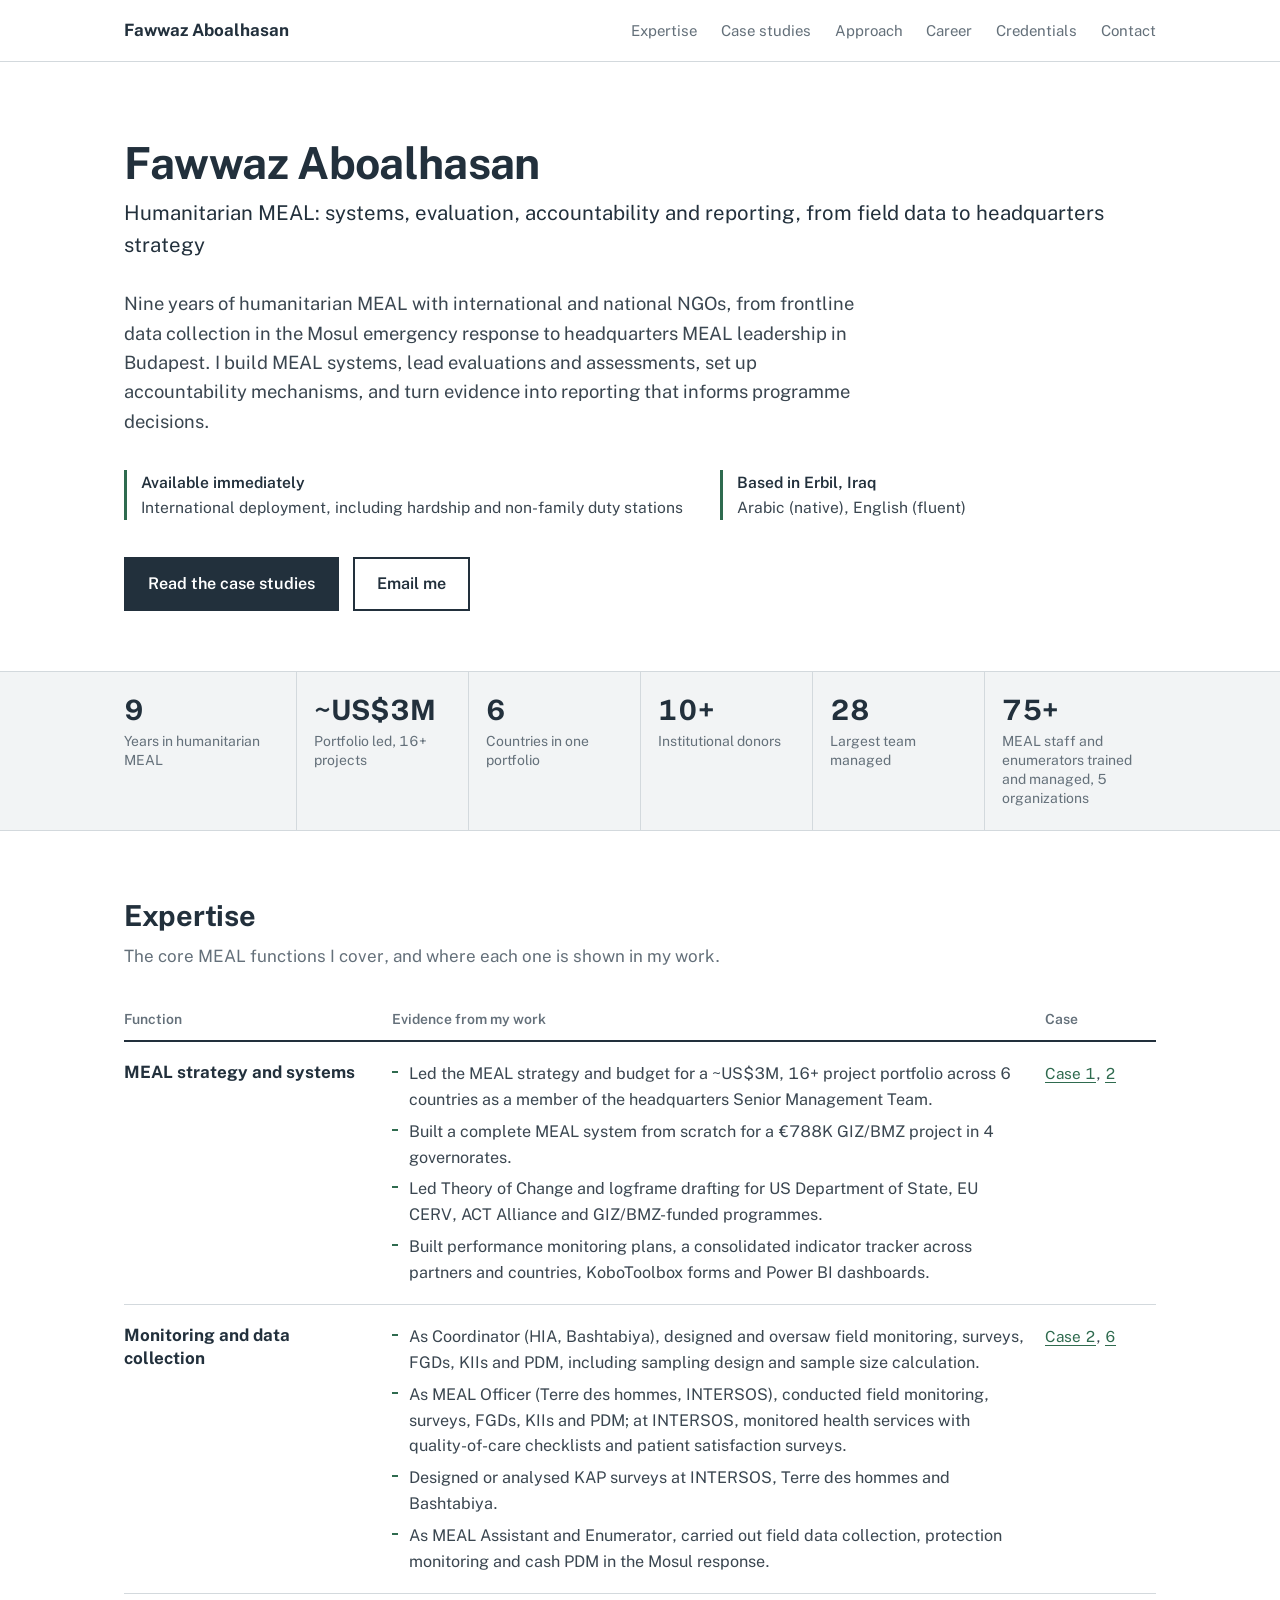
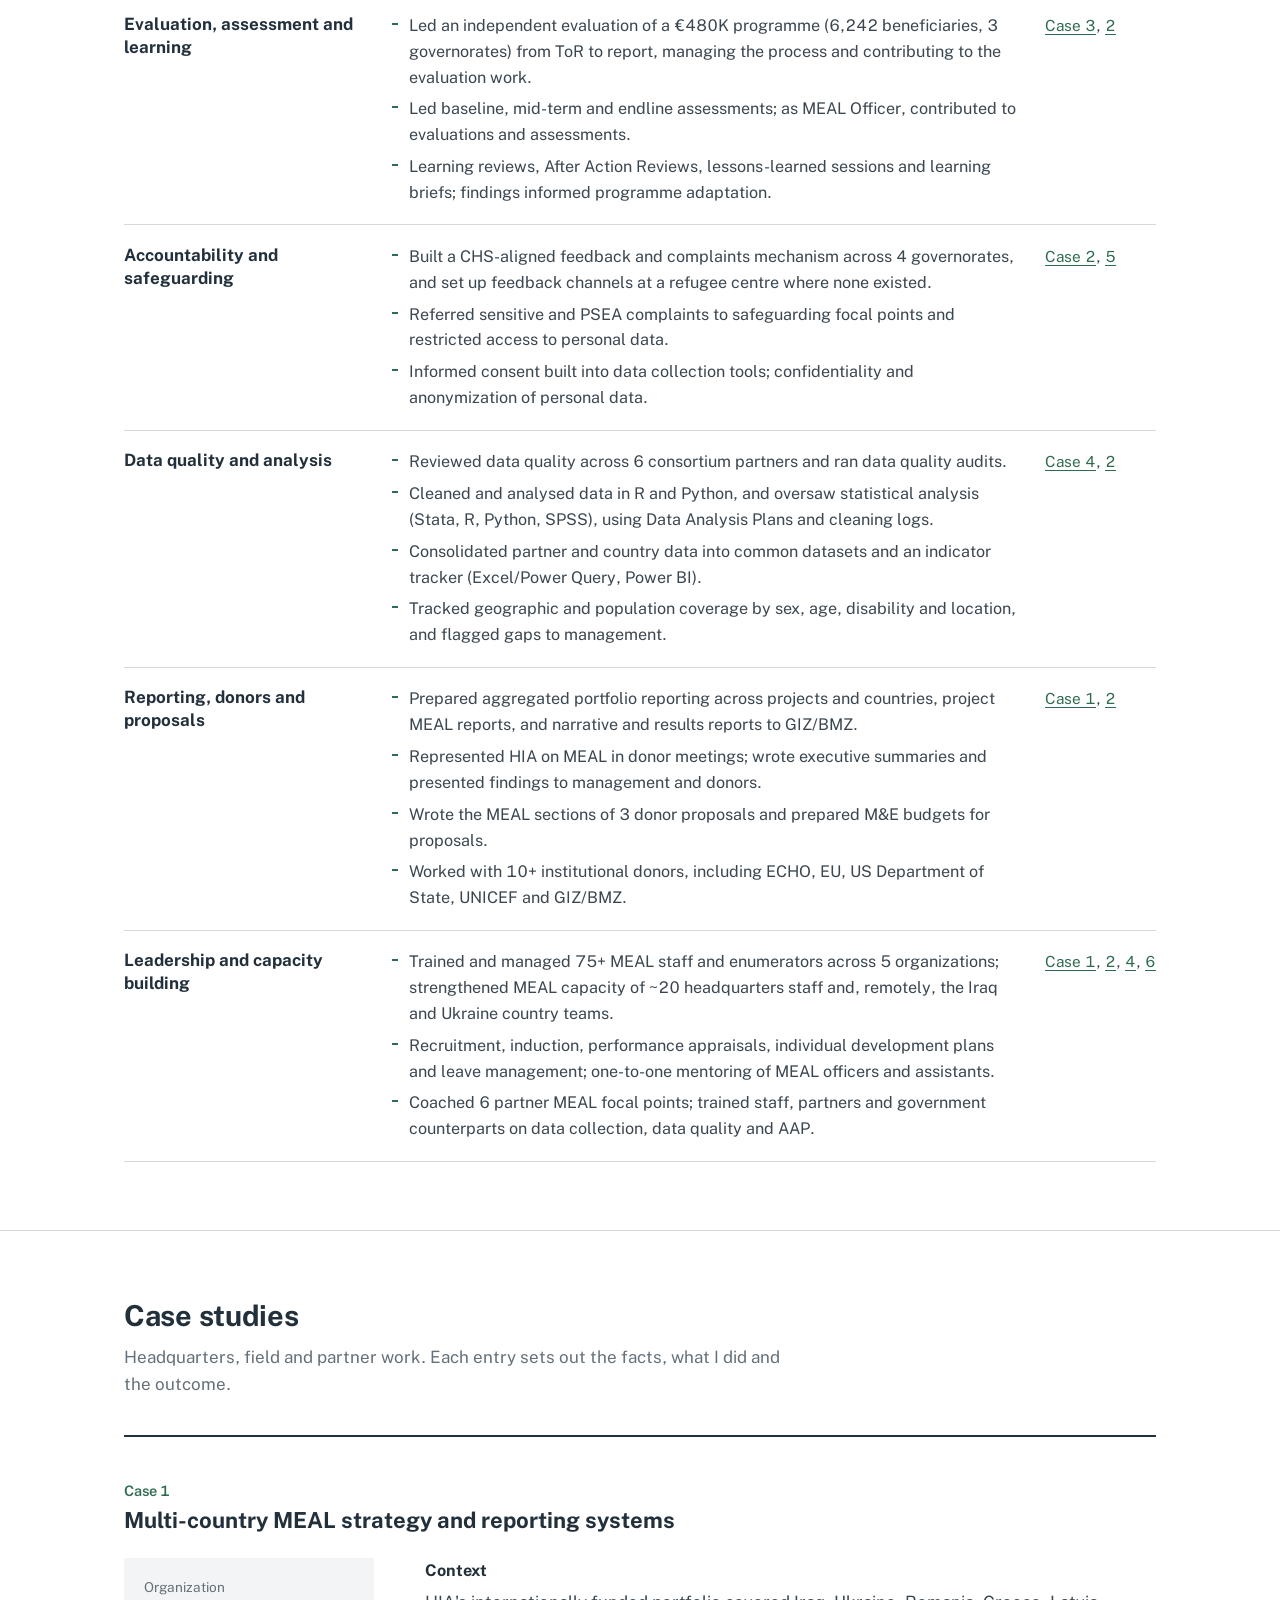
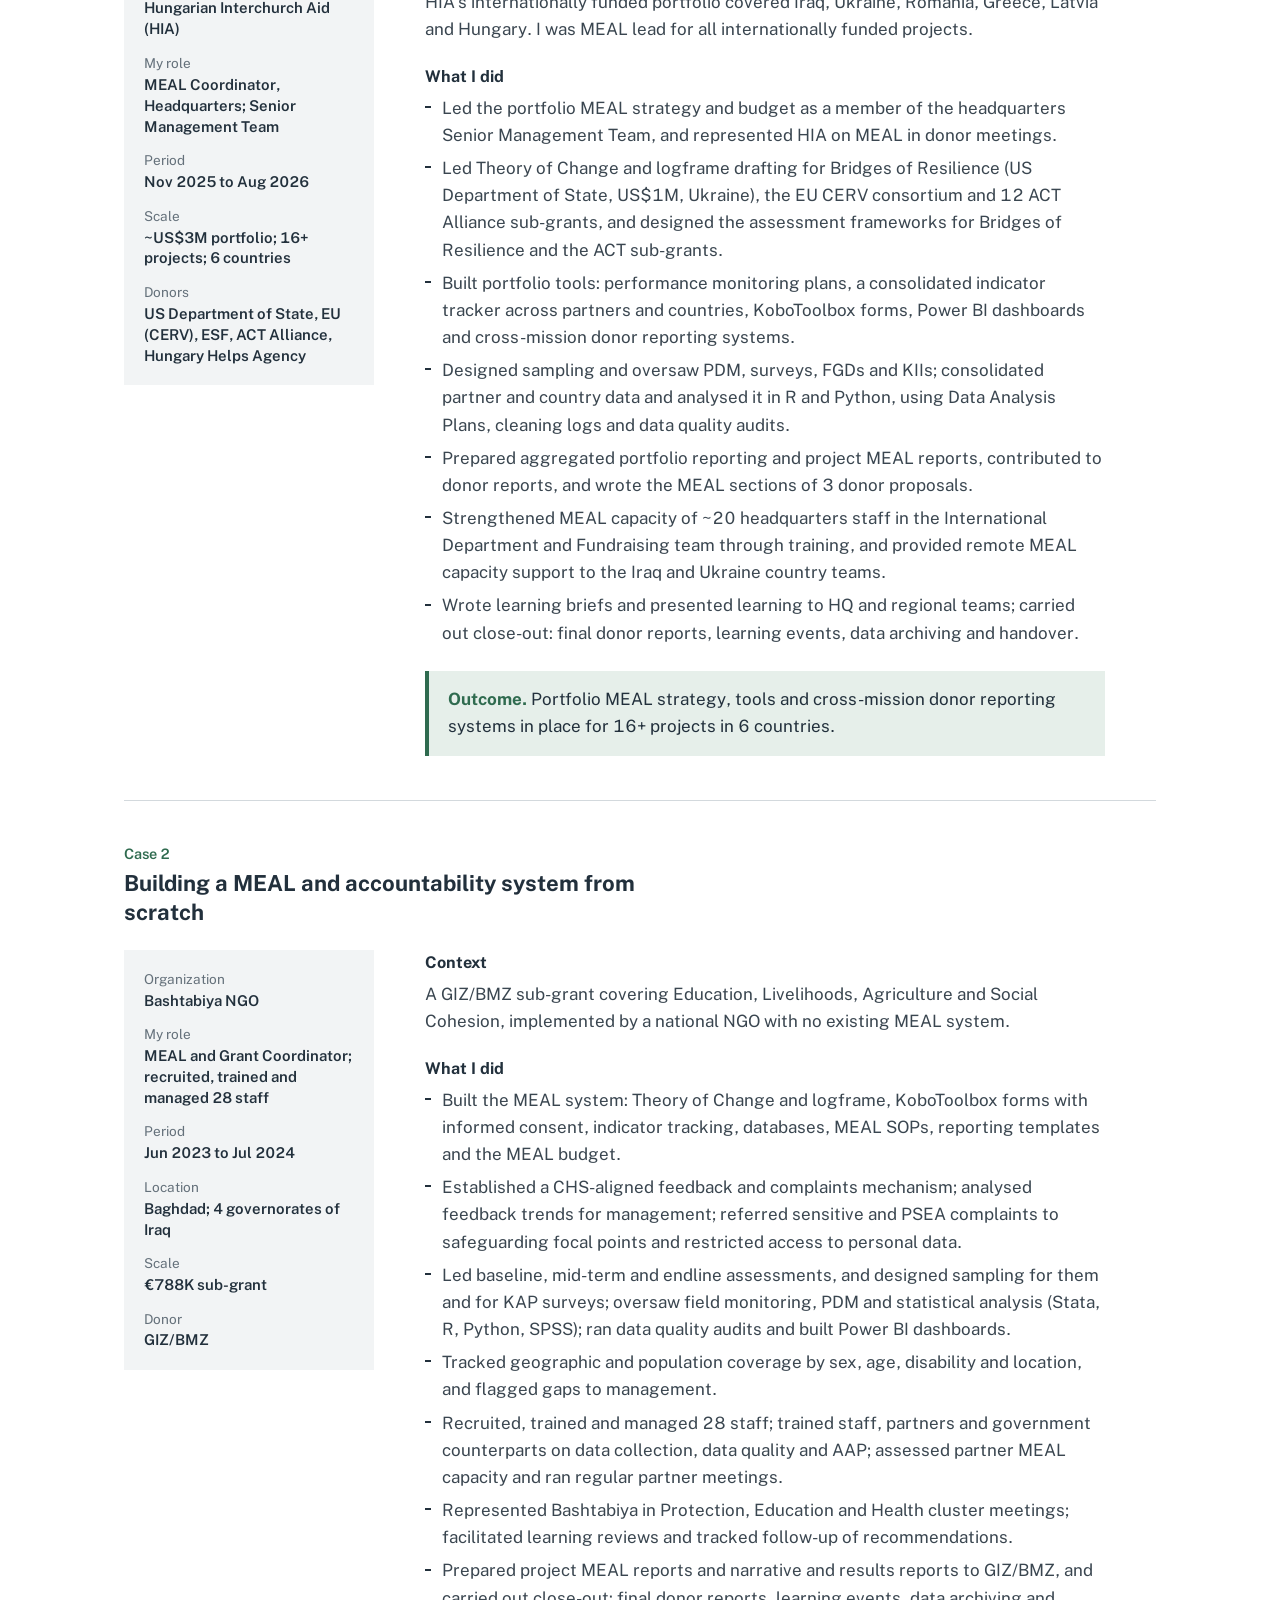
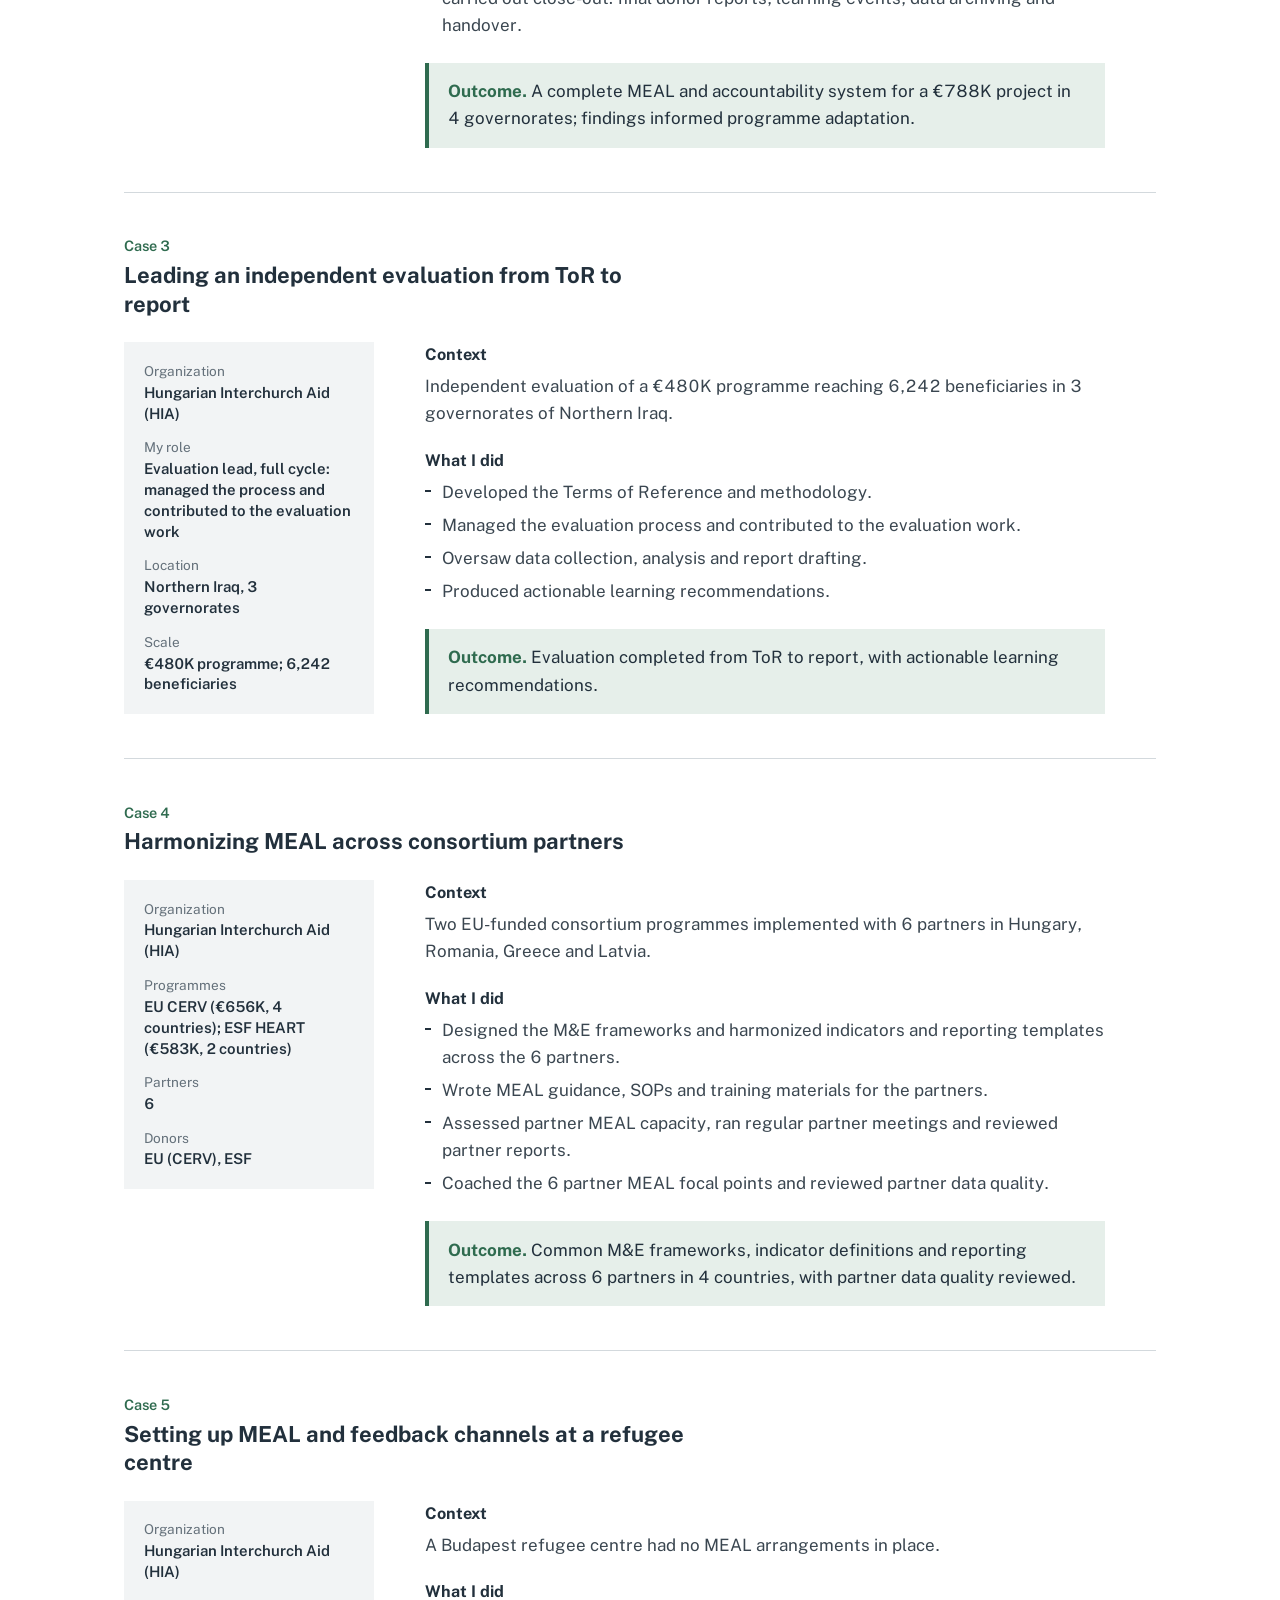
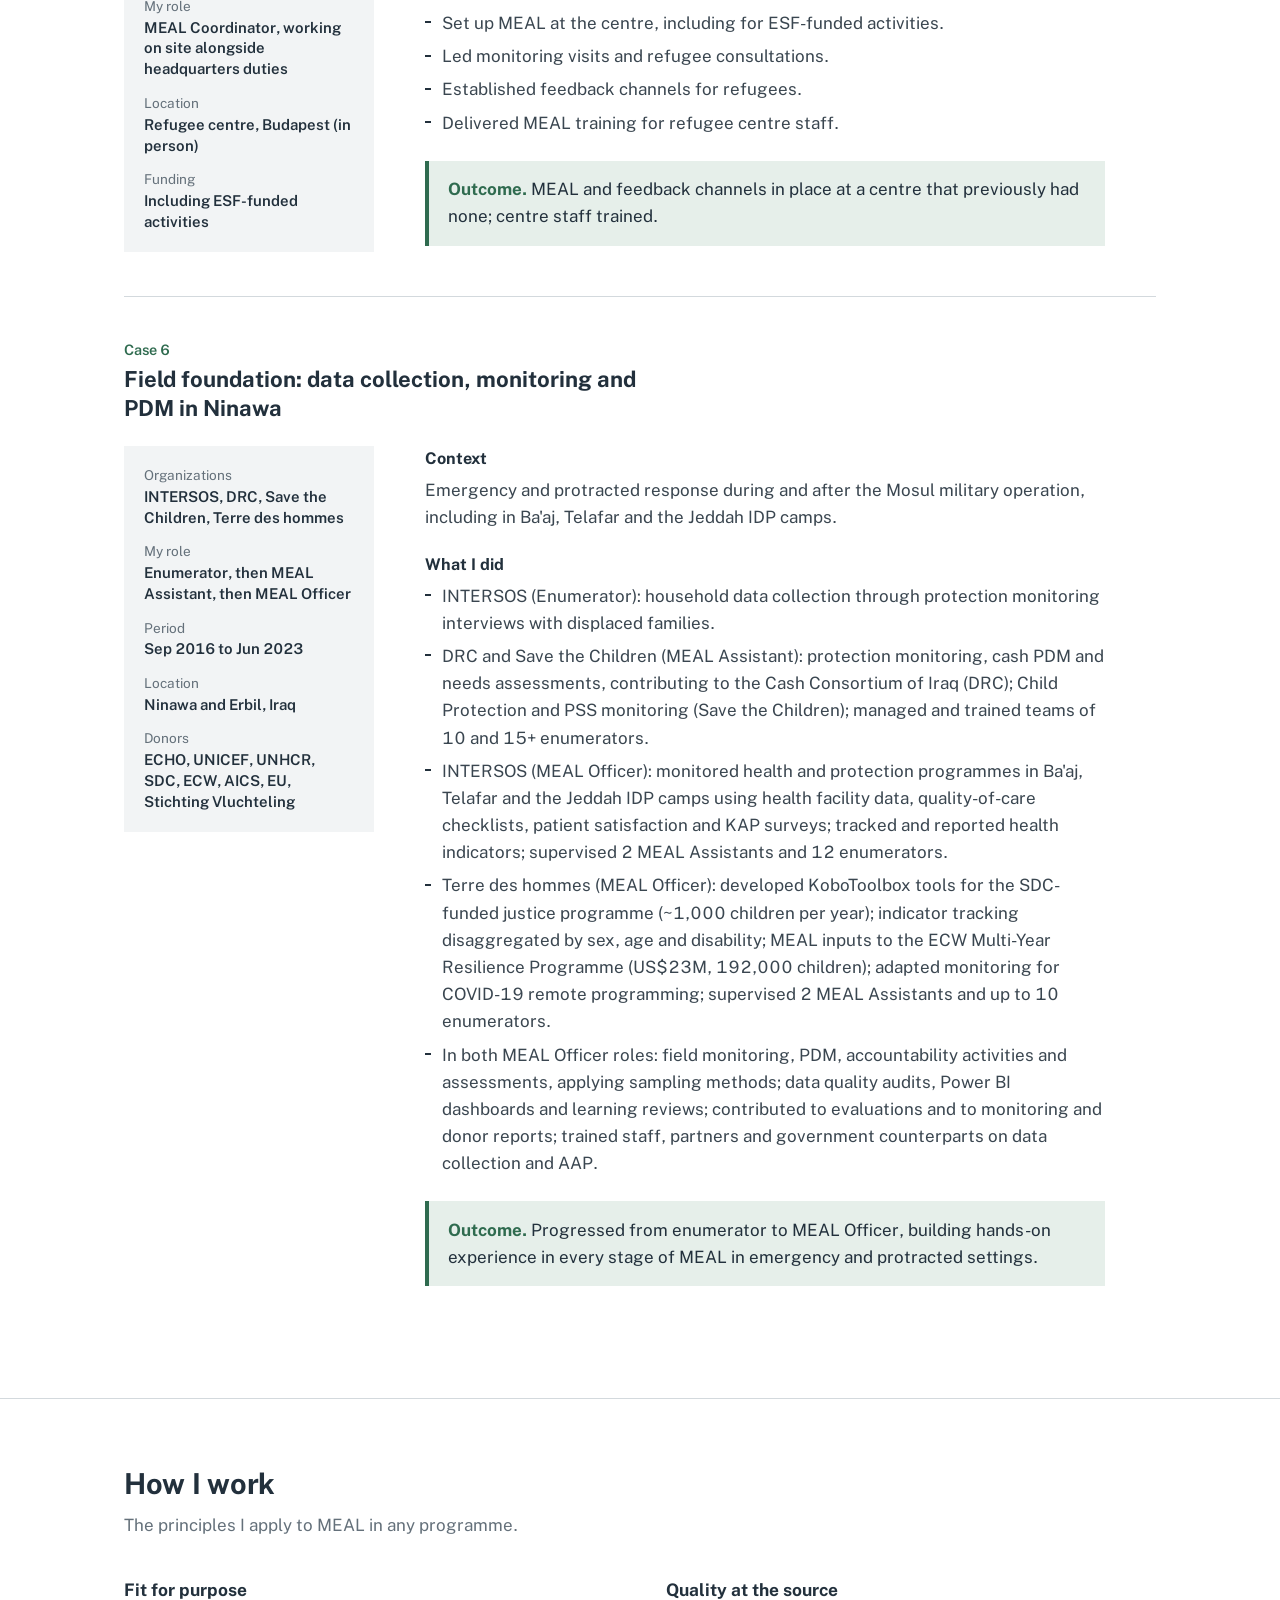
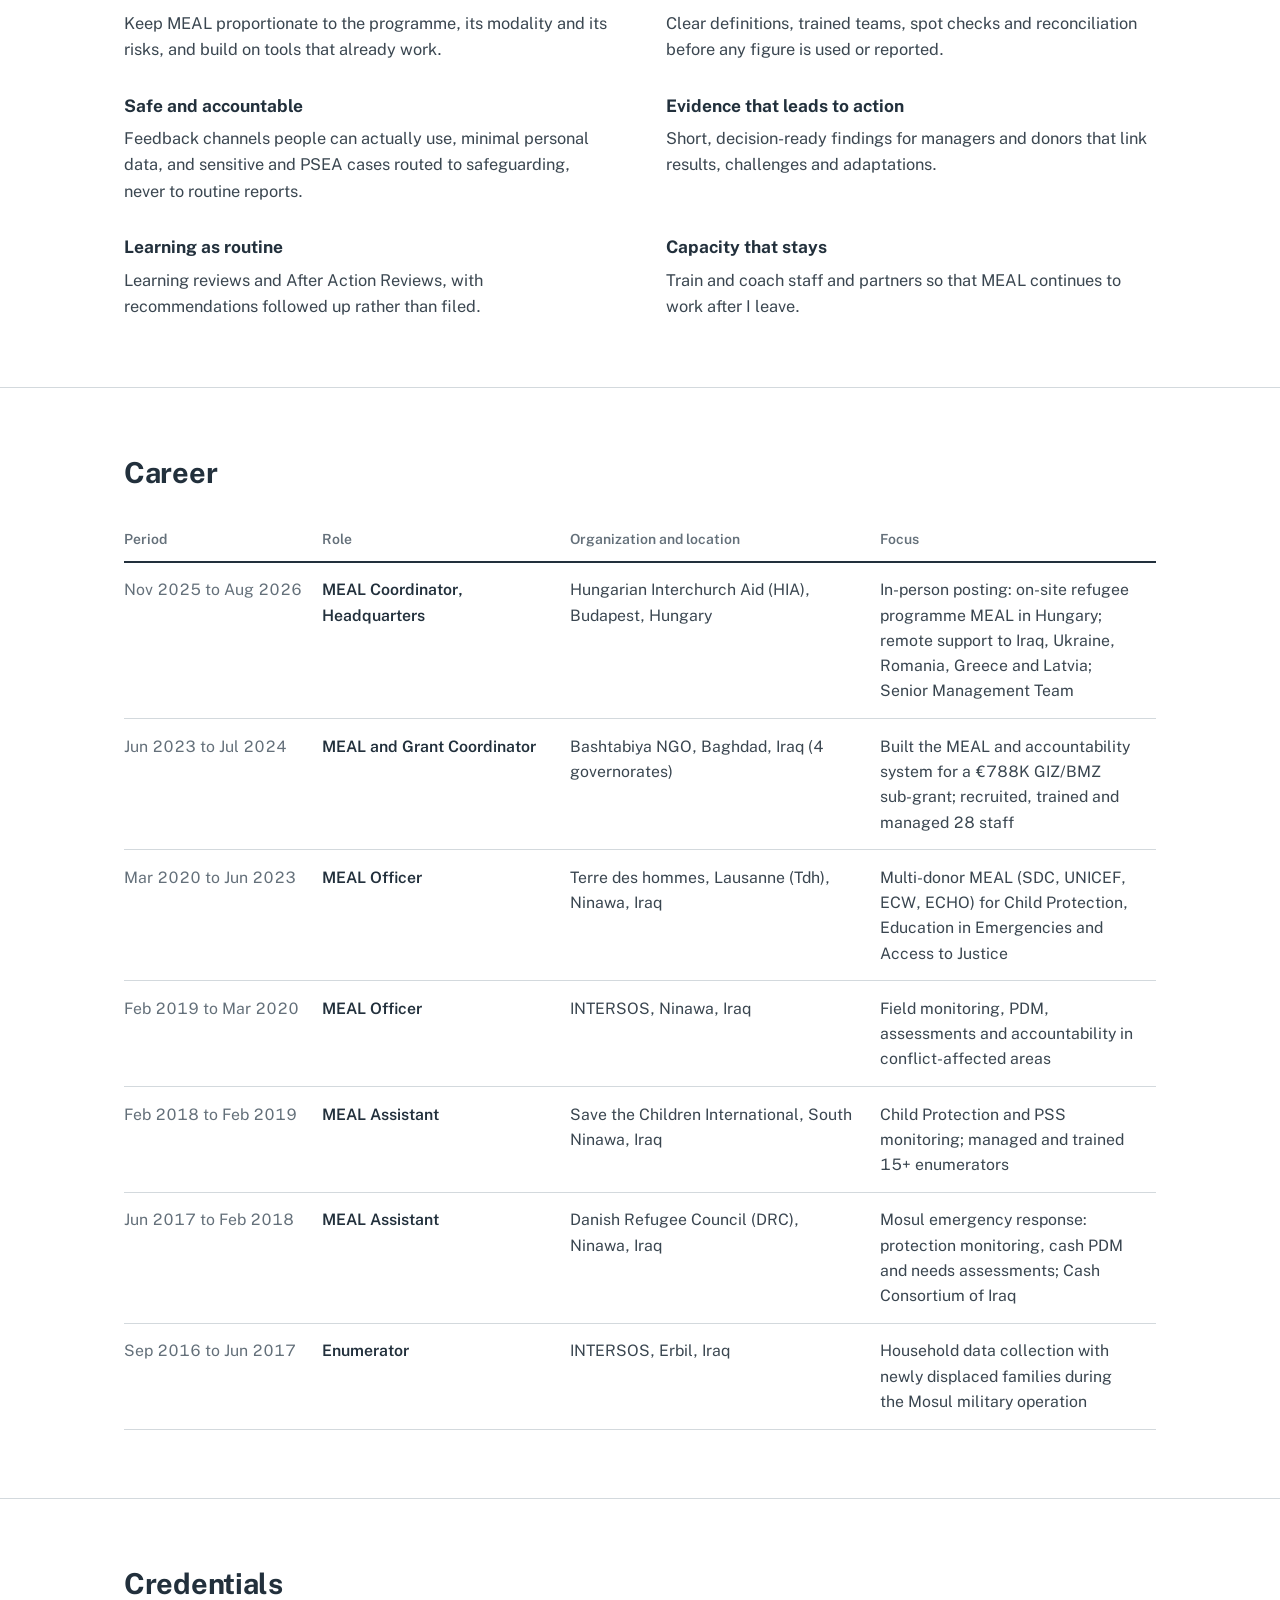
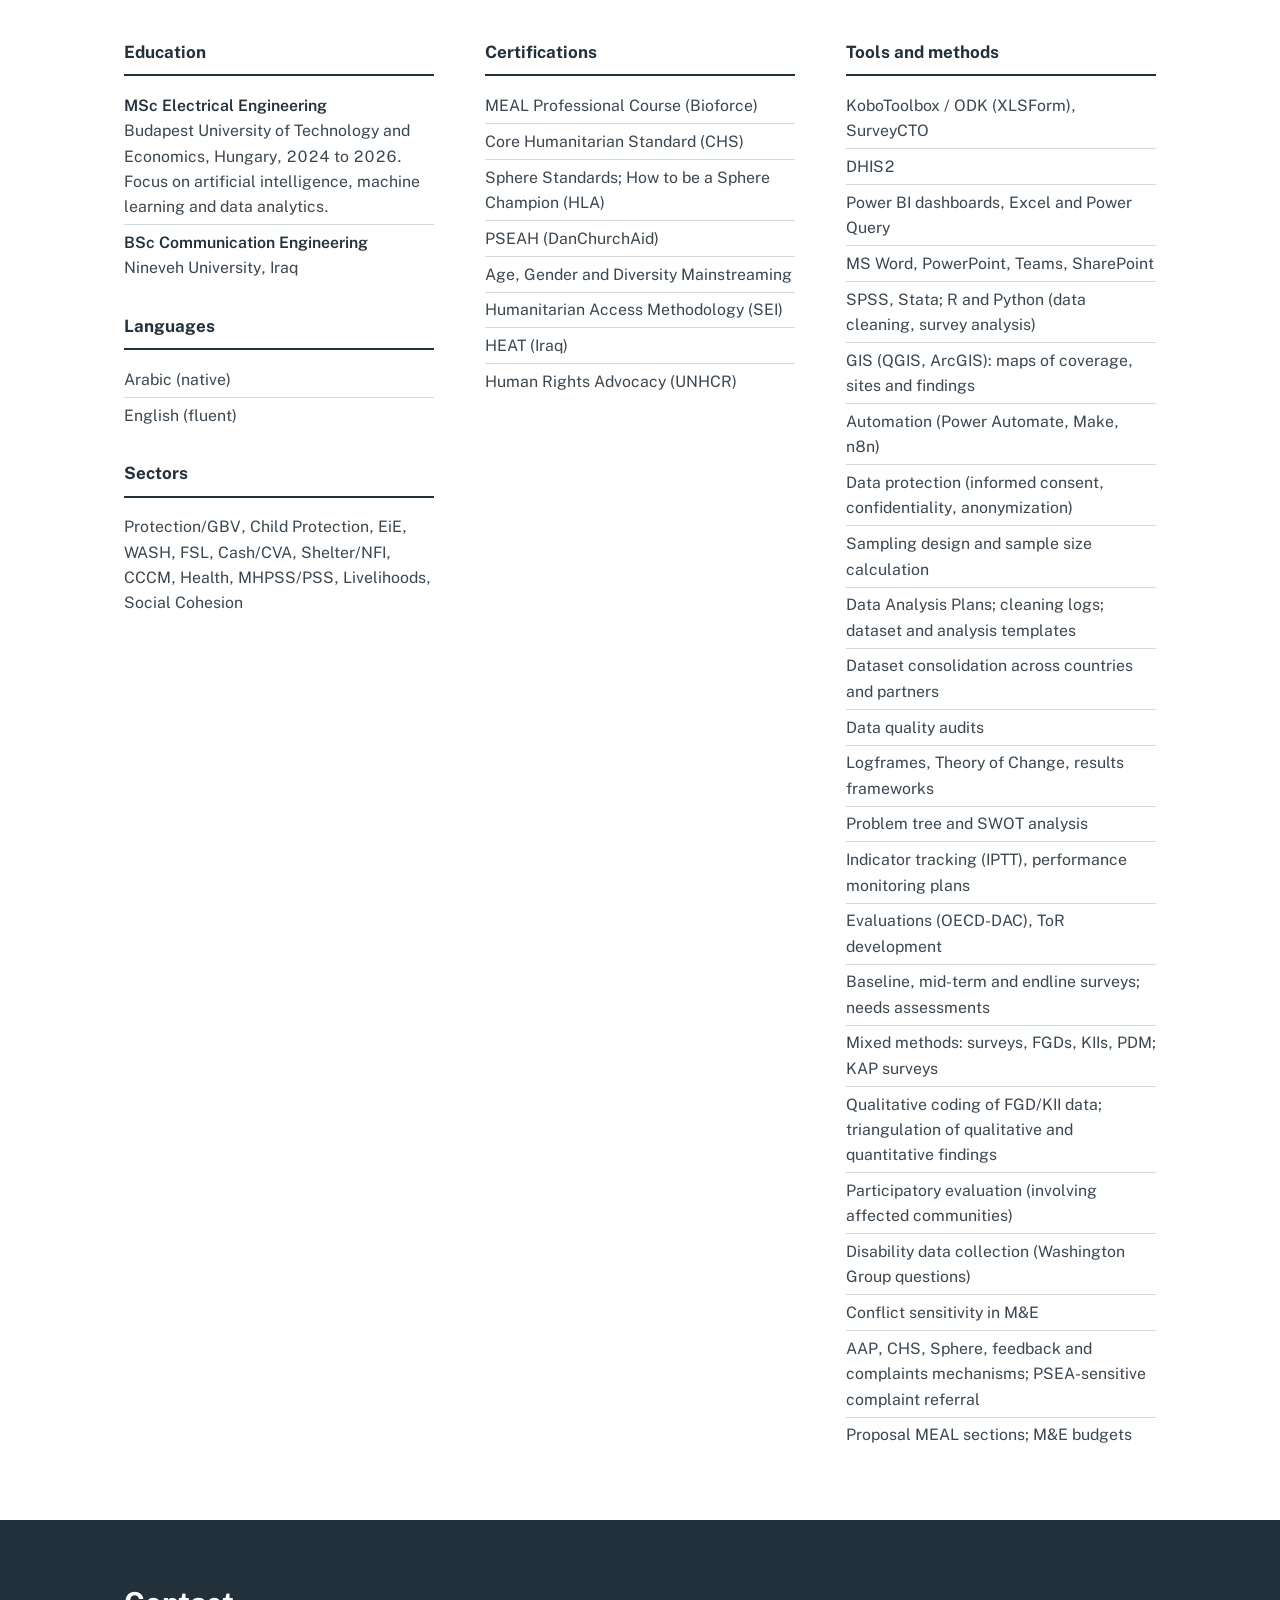
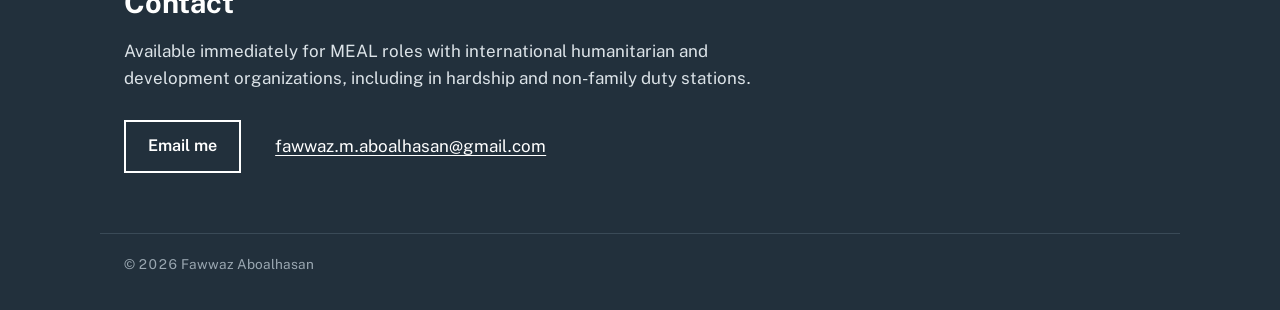
==== index.html @ 116dd361 "Add files via upload" ====
<!DOCTYPE html>
<html lang="en">
<head>
<meta charset="UTF-8">
<meta name="viewport" content="width=device-width, initial-scale=1.0">
<title>Fawwaz Aboalhasan | Humanitarian MEAL Coordinator | MEAL systems, evaluation and accountability</title>
<meta name="description" content="Fawwaz Aboalhasan: 9 years of humanitarian MEAL. MEAL systems, evaluation, accountability to affected populations, data quality and donor reporting with international and national NGOs.">
<meta name="author" content="Fawwaz Aboalhasan">
<meta property="og:title" content="Fawwaz Aboalhasan | Humanitarian MEAL Coordinator">
<meta property="og:description" content="9 years of humanitarian MEAL: MEAL systems, evaluation, accountability and donor reporting across 6 countries.">
<meta property="og:type" content="profile">
<link rel="icon" href="data:image/svg+xml,<svg xmlns='http://www.w3.org/2000/svg' viewBox='0 0 100 100'><rect width='100' height='100' fill='%2322303C'/><text x='50' y='66' font-family='Arial' font-weight='700' font-size='46' fill='white' text-anchor='middle'>FA</text></svg>">
<link rel="preconnect" href="https://fonts.googleapis.com">
<link rel="preconnect" href="https://fonts.gstatic.com" crossorigin>
<link href="https://fonts.googleapis.com/css2?family=Public+Sans:ital,wght@0,400;0,600;0,700;1,400&display=swap" rel="stylesheet">
<style>
:root {
  --ink: #22303C;
  --text: #3A4650;
  --muted: #64707A;
  --rule: #D3D9DD;
  --panel: #F2F4F5;
  --paper: #FFFFFF;
  --green: #2F6B4F;
  --green-soft: #E6EFEA;
  --measure: 68ch;
  --wide: 1080px;
}
* { box-sizing: border-box; margin: 0; padding: 0; }
html { font-size: 17px; scroll-behavior: smooth; scroll-padding-top: 1rem; }
body {
  font-family: 'Public Sans', 'Segoe UI', Arial, sans-serif;
  font-variant-numeric: tabular-nums lining-nums;
  color: var(--text);
  background: var(--paper);
  line-height: 1.6;
  -webkit-font-smoothing: antialiased;
}
a { color: var(--green); text-decoration: underline; text-decoration-thickness: 1px; text-underline-offset: 3px; }
a:hover { color: var(--ink); }
:focus-visible { outline: 3px solid var(--green); outline-offset: 2px; }
.wrap { max-width: var(--wide); margin: 0 auto; padding: 0 24px; }

/* Top bar */
.topbar { border-bottom: 1px solid var(--rule); }
.topbar .wrap { display: flex; flex-wrap: wrap; justify-content: space-between; align-items: baseline; gap: .5rem 2rem; padding-top: 1rem; padding-bottom: 1rem; }
.topbar strong { color: var(--ink); font-weight: 700; }
.topbar nav { display: flex; flex-wrap: wrap; gap: .25rem 1.4rem; font-size: .88rem; }
.topbar nav a { color: var(--muted); text-decoration: none; }
.topbar nav a:hover { color: var(--ink); text-decoration: underline; }

/* Intro */
.intro { padding: 4.5rem 0 3.5rem; }
.intro h1 { font-size: 2.6rem; line-height: 1.12; font-weight: 700; color: var(--ink); letter-spacing: -0.015em; }
.intro .role { font-size: 1.2rem; color: var(--ink); margin-top: .5rem; }
.intro .lead { max-width: var(--measure); font-size: 1.08rem; margin-top: 1.6rem; }
.status { display: flex; flex-wrap: wrap; gap: .6rem 2.2rem; margin-top: 2rem; font-size: .92rem; }
.status div { padding-left: .8rem; border-left: 3px solid var(--green); }
.status b { display: block; color: var(--ink); font-weight: 600; }
.intro .actions { margin-top: 2.2rem; display: flex; flex-wrap: wrap; gap: .8rem; }
.btn { display: inline-block; padding: .7rem 1.3rem; font-weight: 600; font-size: .95rem; text-decoration: none; border: 2px solid var(--ink); color: var(--ink); }
.btn:hover { background: var(--ink); color: #fff; }
.btn.primary { background: var(--ink); color: #fff; }
.btn.primary:hover { background: var(--green); border-color: var(--green); }

/* Key figures */
.figures { background: var(--panel); border-top: 1px solid var(--rule); border-bottom: 1px solid var(--rule); }
.figures dl { display: grid; grid-template-columns: repeat(6, 1fr); }
.figures dl > div { padding: 1.4rem 1rem 1.3rem 0; }
.figures dl > div + div { padding-left: 1rem; border-left: 1px solid var(--rule); }
.figures dd { font-size: 1.65rem; font-weight: 700; color: var(--ink); line-height: 1.1; }
.figures dt { font-size: .82rem; color: var(--muted); margin-top: .35rem; line-height: 1.35; }
.figures dl > div { display: flex; flex-direction: column-reverse; justify-content: flex-end; }

/* Sections */
section.block { padding: 4rem 0; }
section.block + section.block { border-top: 1px solid var(--rule); }
.block h2 { font-size: 1.7rem; line-height: 1.2; font-weight: 700; color: var(--ink); letter-spacing: -0.01em; }
.block .sub { max-width: var(--measure); color: var(--muted); margin-top: .6rem; }
.block > .wrap > .body { margin-top: 2.2rem; }

/* Results matrix */
.matrix { width: 100%; border-collapse: collapse; font-size: .95rem; }
.matrix caption { text-align: left; }
.matrix th, .matrix td { text-align: left; vertical-align: top; padding: 1.1rem 1.2rem 1.1rem 0; border-bottom: 1px solid var(--rule); }
.matrix thead th { font-size: .82rem; font-weight: 600; color: var(--muted); border-bottom: 2px solid var(--ink); padding-top: 0; padding-bottom: .6rem; }
.matrix tbody th { width: 26%; color: var(--ink); font-weight: 700; font-size: 1rem; line-height: 1.35; }
.matrix td ul { list-style: none; }
.matrix td li { padding-left: 1rem; position: relative; margin-bottom: .35rem; }
.matrix td li:last-child { margin-bottom: 0; }
.matrix td li::before { content: ''; position: absolute; left: 0; top: .62em; width: 6px; height: 2px; background: var(--green); }
.matrix td.ref { width: 9%; padding-right: 0; white-space: nowrap; font-size: .9rem; }

/* Case studies */
.case { display: grid; grid-template-columns: 250px 1fr; gap: 0 3rem; padding: 2.6rem 0; border-top: 1px solid var(--rule); }
.case:first-child { border-top: 2px solid var(--ink); }
.case h3 { grid-column: 1 / -1; font-size: 1.3rem; line-height: 1.3; color: var(--ink); font-weight: 700; margin-bottom: 1.4rem; max-width: 40ch; }
.case h3 .n { display: block; font-size: .85rem; font-weight: 600; color: var(--green); margin-bottom: .3rem; letter-spacing: 0; }
.facts { font-size: .88rem; align-self: start; background: var(--panel); padding: 1.1rem 1.2rem; }
.facts div + div { margin-top: .75rem; }
.facts dt { color: var(--muted); font-size: .8rem; }
.facts dd { color: var(--ink); font-weight: 600; line-height: 1.4; }
.narrative { max-width: var(--measure); }
.narrative h4 { font-size: .95rem; color: var(--ink); font-weight: 700; margin-top: 1.2rem; margin-bottom: .3rem; }
.narrative h4:first-child { margin-top: 0; }
.narrative ul { list-style: none; }
.narrative li { padding-left: 1rem; position: relative; margin-bottom: .35rem; }
.narrative li::before { content: ''; position: absolute; left: 0; top: .66em; width: 6px; height: 2px; background: var(--ink); }
.outcome { margin-top: 1.4rem; padding: .9rem 1.1rem; background: var(--green-soft); border-left: 4px solid var(--green); color: var(--ink); }
.outcome b { color: var(--green); }

/* Approach */
.principles { display: grid; grid-template-columns: repeat(2, 1fr); gap: 1.8rem 3rem; }
.principles h3 { font-size: 1.02rem; color: var(--ink); font-weight: 700; margin-bottom: .3rem; }
.principles p { font-size: .96rem; max-width: 52ch; }

/* Career table */
.career { width: 100%; border-collapse: collapse; font-size: .93rem; }
.career th, .career td { text-align: left; vertical-align: top; padding: .85rem 1.2rem .85rem 0; border-bottom: 1px solid var(--rule); }
.career thead th { font-size: .82rem; font-weight: 600; color: var(--muted); border-bottom: 2px solid var(--ink); padding-top: 0; padding-bottom: .6rem; }
.career td:first-child { white-space: nowrap; color: var(--muted); width: 17%; }
.career td.r { color: var(--ink); font-weight: 600; width: 24%; }
.career td.o { width: 30%; }

/* Credentials */
.creds { display: grid; grid-template-columns: repeat(3, 1fr); gap: 2rem 3rem; }
.creds h3 { font-size: 1rem; color: var(--ink); font-weight: 700; padding-bottom: .5rem; margin-bottom: .7rem; border-bottom: 2px solid var(--ink); }
.creds ul { list-style: none; font-size: .93rem; }
.creds li { padding: .28rem 0; border-bottom: 1px solid var(--rule); }
.creds li:last-child { border-bottom: 0; }
.creds .deg { color: var(--ink); font-weight: 600; }

/* Contact */
.contact { background: var(--ink); color: #DCE3E8; padding: 3.5rem 0; }
.contact h2 { color: #fff; font-size: 1.7rem; }
.contact p { max-width: var(--measure); margin-top: .7rem; }
.contact .actions { margin-top: 1.6rem; display: flex; flex-wrap: wrap; gap: 1rem 2rem; align-items: center; }
.contact .btn { border-color: #fff; color: #fff; }
.contact .btn:hover { background: #fff; color: var(--ink); }
.contact a.mail { color: #fff; }
footer { background: var(--ink); color: #9AA7B1; font-size: .8rem; padding: 0 0 2rem; }
footer .wrap { border-top: 1px solid #3A4A57; padding-top: 1.2rem; }

/* Responsive */
@media (max-width: 900px) {
  .figures dl { grid-template-columns: repeat(3, 1fr); }
  .figures dl > div:nth-child(4) { border-left: 0; padding-left: 0; }
  .figures dl > div:nth-child(n+4) { border-top: 1px solid var(--rule); }
  .case { grid-template-columns: 1fr; }
  .facts { margin-bottom: 1.4rem; display: grid; grid-template-columns: repeat(2, 1fr); gap: .75rem 1.2rem; }
  .facts div + div { margin-top: 0; }
  .creds { grid-template-columns: 1fr 1fr; }
}
@media (max-width: 680px) {
  html { font-size: 16px; }
  .intro { padding: 3rem 0 2.5rem; }
  .intro h1 { font-size: 2rem; }
  .figures dl { grid-template-columns: repeat(2, 1fr); }
  .figures dl > div { border-left: 0 !important; padding-left: 0 !important; border-top: 1px solid var(--rule); }
  .figures dl > div:nth-child(-n+2) { border-top: 0; }
  .figures dl > div:nth-child(even) { padding-left: 1rem !important; border-left: 1px solid var(--rule) !important; }
  .matrix thead { display: none; }
  .matrix, .matrix tbody, .matrix tr, .matrix th, .matrix td { display: block; width: 100% !important; }
  .matrix tr { border-bottom: 1px solid var(--rule); padding: 1rem 0; }
  .matrix tbody tr:first-child { border-top: 2px solid var(--ink); }
  .matrix th, .matrix td { border: 0; padding: 0 0 .5rem; }
  .principles, .creds { grid-template-columns: 1fr; }
  .facts { grid-template-columns: 1fr; }
  .career thead { display: none; }
  .career, .career tbody, .career tr, .career td { display: block; width: 100% !important; }
  .career tr { padding: .9rem 0; border-bottom: 1px solid var(--rule); }
  .career td { border: 0; padding: 0; }
}
@media print {
  .topbar nav, .actions { display: none; }
  .contact, footer { background: none; color: var(--text); }
  .contact h2, .contact a.mail { color: var(--ink); }
  .case, .matrix tr { break-inside: avoid; }
}
@media (prefers-reduced-motion: reduce) { html { scroll-behavior: auto; } }
</style>
</head>
<body>

<header class="topbar">
  <div class="wrap">
    <strong>Fawwaz Aboalhasan</strong>
    <nav aria-label="Page sections">
      <a href="#expertise">Expertise</a>
      <a href="#cases">Case studies</a>
      <a href="#approach">Approach</a>
      <a href="#career">Career</a>
      <a href="#credentials">Credentials</a>
      <a href="#contact">Contact</a>
    </nav>
  </div>
</header>

<main>
<section class="intro">
  <div class="wrap">
    <h1>Fawwaz Aboalhasan</h1>
    <p class="role">Humanitarian MEAL: systems, evaluation, accountability and reporting, from field data to headquarters strategy</p>
    <p class="lead">Nine years of humanitarian MEAL with international and national NGOs, from frontline data collection in the Mosul emergency response to headquarters MEAL leadership in Budapest. I build MEAL systems, lead evaluations and assessments, set up accountability mechanisms, and turn evidence into reporting that informs programme decisions.</p>
    <div class="status">
      <div><b>Available immediately</b>International deployment, including hardship and non-family duty stations</div>
      <div><b>Based in Erbil, Iraq</b>Arabic (native), English (fluent)</div>
    </div>
    <div class="actions">
      <a class="btn primary" href="#cases">Read the case studies</a>
      <a class="btn" href="mailto:fawwaz.m.aboalhasan@gmail.com">Email me</a>
    </div>
  </div>
</section>

<section class="figures" aria-label="Key figures">
  <div class="wrap">
    <dl>
      <div><dt>Years in humanitarian MEAL</dt><dd>9</dd></div>
      <div><dt>Portfolio led, 16+ projects</dt><dd>~US$3M</dd></div>
      <div><dt>Countries in one portfolio</dt><dd>6</dd></div>
      <div><dt>Institutional donors</dt><dd>10+</dd></div>
      <div><dt>Largest team managed</dt><dd>28</dd></div>
      <div><dt>MEAL staff and enumerators trained and managed, 5 organizations</dt><dd>75+</dd></div>
    </dl>
  </div>
</section>

<section class="block" id="expertise">
  <div class="wrap">
    <h2>Expertise</h2>
    <p class="sub">The core MEAL functions I cover, and where each one is shown in my work.</p>
    <div class="body">
      <table class="matrix">
        <thead><tr><th scope="col">Function</th><th scope="col">Evidence from my work</th><th scope="col">Case</th></tr></thead>
        <tbody>
          <tr>
            <th scope="row">MEAL strategy and systems</th>
            <td><ul>
              <li>Led the MEAL strategy and budget for a ~US$3M, 16+ project portfolio across 6 countries as a member of the headquarters Senior Management Team.</li>
              <li>Built a complete MEAL system from scratch for a &euro;788K GIZ/BMZ project in 4 governorates.</li>
              <li>Led Theory of Change and logframe drafting for US Department of State, EU CERV, ACT Alliance and GIZ/BMZ-funded programmes.</li>
              <li>Built performance monitoring plans, a consolidated indicator tracker across partners and countries, KoboToolbox forms and Power BI dashboards.</li>
            </ul></td>
            <td class="ref"><a href="#case-1">Case 1</a>, <a href="#case-2">2</a></td>
          </tr>
          <tr>
            <th scope="row">Monitoring and data collection</th>
            <td><ul>
              <li>As Coordinator (HIA, Bashtabiya), designed and oversaw field monitoring, surveys, FGDs, KIIs and PDM, including sampling design and sample size calculation.</li>
              <li>As MEAL Officer (Terre des hommes, INTERSOS), conducted field monitoring, surveys, FGDs, KIIs and PDM; at INTERSOS, monitored health services with quality-of-care checklists and patient satisfaction surveys.</li>
              <li>Designed or analysed KAP surveys at INTERSOS, Terre des hommes and Bashtabiya.</li>
              <li>As MEAL Assistant and Enumerator, carried out field data collection, protection monitoring and cash PDM in the Mosul response.</li>
            </ul></td>
            <td class="ref"><a href="#case-2">Case 2</a>, <a href="#case-6">6</a></td>
          </tr>
          <tr>
            <th scope="row">Evaluation, assessment and learning</th>
            <td><ul>
              <li>Led an independent evaluation of a &euro;480K programme (6,242 beneficiaries, 3 governorates) from ToR to report, managing the process and contributing to the evaluation work.</li>
              <li>Led baseline, mid-term and endline assessments; as MEAL Officer, contributed to evaluations and assessments.</li>
              <li>Learning reviews, After Action Reviews, lessons-learned sessions and learning briefs; findings informed programme adaptation.</li>
            </ul></td>
            <td class="ref"><a href="#case-3">Case 3</a>, <a href="#case-2">2</a></td>
          </tr>
          <tr>
            <th scope="row">Accountability and safeguarding</th>
            <td><ul>
              <li>Built a CHS-aligned feedback and complaints mechanism across 4 governorates, and set up feedback channels at a refugee centre where none existed.</li>
              <li>Referred sensitive and PSEA complaints to safeguarding focal points and restricted access to personal data.</li>
              <li>Informed consent built into data collection tools; confidentiality and anonymization of personal data.</li>
            </ul></td>
            <td class="ref"><a href="#case-2">Case 2</a>, <a href="#case-5">5</a></td>
          </tr>
          <tr>
            <th scope="row">Data quality and analysis</th>
            <td><ul>
              <li>Reviewed data quality across 6 consortium partners and ran data quality audits.</li>
              <li>Cleaned and analysed data in R and Python, and oversaw statistical analysis (Stata, R, Python, SPSS), using Data Analysis Plans and cleaning logs.</li>
              <li>Consolidated partner and country data into common datasets and an indicator tracker (Excel/Power Query, Power BI).</li>
              <li>Tracked geographic and population coverage by sex, age, disability and location, and flagged gaps to management.</li>
            </ul></td>
            <td class="ref"><a href="#case-4">Case 4</a>, <a href="#case-2">2</a></td>
          </tr>
          <tr>
            <th scope="row">Reporting, donors and proposals</th>
            <td><ul>
              <li>Prepared aggregated portfolio reporting across projects and countries, project MEAL reports, and narrative and results reports to GIZ/BMZ.</li>
              <li>Represented HIA on MEAL in donor meetings; wrote executive summaries and presented findings to management and donors.</li>
              <li>Wrote the MEAL sections of 3 donor proposals and prepared M&amp;E budgets for proposals.</li>
              <li>Worked with 10+ institutional donors, including ECHO, EU, US Department of State, UNICEF and GIZ/BMZ.</li>
            </ul></td>
            <td class="ref"><a href="#case-1">Case 1</a>, <a href="#case-2">2</a></td>
          </tr>
          <tr>
            <th scope="row">Leadership and capacity building</th>
            <td><ul>
              <li>Trained and managed 75+ MEAL staff and enumerators across 5 organizations; strengthened MEAL capacity of ~20 headquarters staff and, remotely, the Iraq and Ukraine country teams.</li>
              <li>Recruitment, induction, performance appraisals, individual development plans and leave management; one-to-one mentoring of MEAL officers and assistants.</li>
              <li>Coached 6 partner MEAL focal points; trained staff, partners and government counterparts on data collection, data quality and AAP.</li>
            </ul></td>
            <td class="ref"><a href="#case-1">Case 1</a>, <a href="#case-2">2</a>, <a href="#case-4">4</a>, <a href="#case-6">6</a></td>
          </tr>
        </tbody>
      </table>
    </div>
  </div>
</section>

<section class="block" id="cases">
  <div class="wrap">
    <h2>Case studies</h2>
    <p class="sub">Headquarters, field and partner work. Each entry sets out the facts, what I did and the outcome.</p>
    <div class="body">

      <article class="case" id="case-1">
        <h3><span class="n">Case 1</span>Multi-country MEAL strategy and reporting systems</h3>
        <dl class="facts">
          <div><dt>Organization</dt><dd>Hungarian Interchurch Aid (HIA)</dd></div>
          <div><dt>My role</dt><dd>MEAL Coordinator, Headquarters; Senior Management Team</dd></div>
          <div><dt>Period</dt><dd>Nov 2025 to Aug 2026</dd></div>
          <div><dt>Scale</dt><dd>~US$3M portfolio; 16+ projects; 6 countries</dd></div>
          <div><dt>Donors</dt><dd>US Department of State, EU (CERV), ESF, ACT Alliance, Hungary Helps Agency</dd></div>
        </dl>
        <div class="narrative">
          <h4>Context</h4>
          <p>HIA's internationally funded portfolio covered Iraq, Ukraine, Romania, Greece, Latvia and Hungary. I was MEAL lead for all internationally funded projects.</p>
          <h4>What I did</h4>
          <ul>
            <li>Led the portfolio MEAL strategy and budget as a member of the headquarters Senior Management Team, and represented HIA on MEAL in donor meetings.</li>
            <li>Led Theory of Change and logframe drafting for Bridges of Resilience (US Department of State, US$1M, Ukraine), the EU CERV consortium and 12 ACT Alliance sub-grants, and designed the assessment frameworks for Bridges of Resilience and the ACT sub-grants.</li>
            <li>Built portfolio tools: performance monitoring plans, a consolidated indicator tracker across partners and countries, KoboToolbox forms, Power BI dashboards and cross-mission donor reporting systems.</li>
            <li>Designed sampling and oversaw PDM, surveys, FGDs and KIIs; consolidated partner and country data and analysed it in R and Python, using Data Analysis Plans, cleaning logs and data quality audits.</li>
            <li>Prepared aggregated portfolio reporting and project MEAL reports, contributed to donor reports, and wrote the MEAL sections of 3 donor proposals.</li>
            <li>Strengthened MEAL capacity of ~20 headquarters staff in the International Department and Fundraising team through training, and provided remote MEAL capacity support to the Iraq and Ukraine country teams.</li>
            <li>Wrote learning briefs and presented learning to HQ and regional teams; carried out close-out: final donor reports, learning events, data archiving and handover.</li>
          </ul>
          <p class="outcome"><b>Outcome.</b> Portfolio MEAL strategy, tools and cross-mission donor reporting systems in place for 16+ projects in 6 countries.</p>
        </div>
      </article>

      <article class="case" id="case-2">
        <h3><span class="n">Case 2</span>Building a MEAL and accountability system from scratch</h3>
        <dl class="facts">
          <div><dt>Organization</dt><dd>Bashtabiya NGO</dd></div>
          <div><dt>My role</dt><dd>MEAL and Grant Coordinator; recruited, trained and managed 28 staff</dd></div>
          <div><dt>Period</dt><dd>Jun 2023 to Jul 2024</dd></div>
          <div><dt>Location</dt><dd>Baghdad; 4 governorates of Iraq</dd></div>
          <div><dt>Scale</dt><dd>&euro;788K sub-grant</dd></div>
          <div><dt>Donor</dt><dd>GIZ/BMZ</dd></div>
        </dl>
        <div class="narrative">
          <h4>Context</h4>
          <p>A GIZ/BMZ sub-grant covering Education, Livelihoods, Agriculture and Social Cohesion, implemented by a national NGO with no existing MEAL system.</p>
          <h4>What I did</h4>
          <ul>
            <li>Built the MEAL system: Theory of Change and logframe, KoboToolbox forms with informed consent, indicator tracking, databases, MEAL SOPs, reporting templates and the MEAL budget.</li>
            <li>Established a CHS-aligned feedback and complaints mechanism; analysed feedback trends for management; referred sensitive and PSEA complaints to safeguarding focal points and restricted access to personal data.</li>
            <li>Led baseline, mid-term and endline assessments, and designed sampling for them and for KAP surveys; oversaw field monitoring, PDM and statistical analysis (Stata, R, Python, SPSS); ran data quality audits and built Power BI dashboards.</li>
            <li>Tracked geographic and population coverage by sex, age, disability and location, and flagged gaps to management.</li>
            <li>Recruited, trained and managed 28 staff; trained staff, partners and government counterparts on data collection, data quality and AAP; assessed partner MEAL capacity and ran regular partner meetings.</li>
            <li>Represented Bashtabiya in Protection, Education and Health cluster meetings; facilitated learning reviews and tracked follow-up of recommendations.</li>
            <li>Prepared project MEAL reports and narrative and results reports to GIZ/BMZ, and carried out close-out: final donor reports, learning events, data archiving and handover.</li>
          </ul>
          <p class="outcome"><b>Outcome.</b> A complete MEAL and accountability system for a &euro;788K project in 4 governorates; findings informed programme adaptation.</p>
        </div>
      </article>

      <article class="case" id="case-3">
        <h3><span class="n">Case 3</span>Leading an independent evaluation from ToR to report</h3>
        <dl class="facts">
          <div><dt>Organization</dt><dd>Hungarian Interchurch Aid (HIA)</dd></div>
          <div><dt>My role</dt><dd>Evaluation lead, full cycle: managed the process and contributed to the evaluation work</dd></div>
          <div><dt>Location</dt><dd>Northern Iraq, 3 governorates</dd></div>
          <div><dt>Scale</dt><dd>&euro;480K programme; 6,242 beneficiaries</dd></div>
        </dl>
        <div class="narrative">
          <h4>Context</h4>
          <p>Independent evaluation of a &euro;480K programme reaching 6,242 beneficiaries in 3 governorates of Northern Iraq.</p>
          <h4>What I did</h4>
          <ul>
            <li>Developed the Terms of Reference and methodology.</li>
            <li>Managed the evaluation process and contributed to the evaluation work.</li>
            <li>Oversaw data collection, analysis and report drafting.</li>
            <li>Produced actionable learning recommendations.</li>
          </ul>
          <p class="outcome"><b>Outcome.</b> Evaluation completed from ToR to report, with actionable learning recommendations.</p>
        </div>
      </article>

      <article class="case" id="case-4">
        <h3><span class="n">Case 4</span>Harmonizing MEAL across consortium partners</h3>
        <dl class="facts">
          <div><dt>Organization</dt><dd>Hungarian Interchurch Aid (HIA)</dd></div>
          <div><dt>Programmes</dt><dd>EU CERV (&euro;656K, 4 countries); ESF HEART (&euro;583K, 2 countries)</dd></div>
          <div><dt>Partners</dt><dd>6</dd></div>
          <div><dt>Donors</dt><dd>EU (CERV), ESF</dd></div>
        </dl>
        <div class="narrative">
          <h4>Context</h4>
          <p>Two EU-funded consortium programmes implemented with 6 partners in Hungary, Romania, Greece and Latvia.</p>
          <h4>What I did</h4>
          <ul>
            <li>Designed the M&amp;E frameworks and harmonized indicators and reporting templates across the 6 partners.</li>
            <li>Wrote MEAL guidance, SOPs and training materials for the partners.</li>
            <li>Assessed partner MEAL capacity, ran regular partner meetings and reviewed partner reports.</li>
            <li>Coached the 6 partner MEAL focal points and reviewed partner data quality.</li>
          </ul>
          <p class="outcome"><b>Outcome.</b> Common M&amp;E frameworks, indicator definitions and reporting templates across 6 partners in 4 countries, with partner data quality reviewed.</p>
        </div>
      </article>

      <article class="case" id="case-5">
        <h3><span class="n">Case 5</span>Setting up MEAL and feedback channels at a refugee centre</h3>
        <dl class="facts">
          <div><dt>Organization</dt><dd>Hungarian Interchurch Aid (HIA)</dd></div>
          <div><dt>My role</dt><dd>MEAL Coordinator, working on site alongside headquarters duties</dd></div>
          <div><dt>Location</dt><dd>Refugee centre, Budapest (in person)</dd></div>
          <div><dt>Funding</dt><dd>Including ESF-funded activities</dd></div>
        </dl>
        <div class="narrative">
          <h4>Context</h4>
          <p>A Budapest refugee centre had no MEAL arrangements in place.</p>
          <h4>What I did</h4>
          <ul>
            <li>Set up MEAL at the centre, including for ESF-funded activities.</li>
            <li>Led monitoring visits and refugee consultations.</li>
            <li>Established feedback channels for refugees.</li>
            <li>Delivered MEAL training for refugee centre staff.</li>
          </ul>
          <p class="outcome"><b>Outcome.</b> MEAL and feedback channels in place at a centre that previously had none; centre staff trained.</p>
        </div>
      </article>

      <article class="case" id="case-6">
        <h3><span class="n">Case 6</span>Field foundation: data collection, monitoring and PDM in Ninawa</h3>
        <dl class="facts">
          <div><dt>Organizations</dt><dd>INTERSOS, DRC, Save the Children, Terre des hommes</dd></div>
          <div><dt>My role</dt><dd>Enumerator, then MEAL Assistant, then MEAL Officer</dd></div>
          <div><dt>Period</dt><dd>Sep 2016 to Jun 2023</dd></div>
          <div><dt>Location</dt><dd>Ninawa and Erbil, Iraq</dd></div>
          <div><dt>Donors</dt><dd>ECHO, UNICEF, UNHCR, SDC, ECW, AICS, EU, Stichting Vluchteling</dd></div>
        </dl>
        <div class="narrative">
          <h4>Context</h4>
          <p>Emergency and protracted response during and after the Mosul military operation, including in Ba'aj, Telafar and the Jeddah IDP camps.</p>
          <h4>What I did</h4>
          <ul>
            <li>INTERSOS (Enumerator): household data collection through protection monitoring interviews with displaced families.</li>
            <li>DRC and Save the Children (MEAL Assistant): protection monitoring, cash PDM and needs assessments, contributing to the Cash Consortium of Iraq (DRC); Child Protection and PSS monitoring (Save the Children); managed and trained teams of 10 and 15+ enumerators.</li>
            <li>INTERSOS (MEAL Officer): monitored health and protection programmes in Ba'aj, Telafar and the Jeddah IDP camps using health facility data, quality-of-care checklists, patient satisfaction and KAP surveys; tracked and reported health indicators; supervised 2 MEAL Assistants and 12 enumerators.</li>
            <li>Terre des hommes (MEAL Officer): developed KoboToolbox tools for the SDC-funded justice programme (~1,000 children per year); indicator tracking disaggregated by sex, age and disability; MEAL inputs to the ECW Multi-Year Resilience Programme (US$23M, 192,000 children); adapted monitoring for COVID-19 remote programming; supervised 2 MEAL Assistants and up to 10 enumerators.</li>
            <li>In both MEAL Officer roles: field monitoring, PDM, accountability activities and assessments, applying sampling methods; data quality audits, Power BI dashboards and learning reviews; contributed to evaluations and to monitoring and donor reports; trained staff, partners and government counterparts on data collection and AAP.</li>
          </ul>
          <p class="outcome"><b>Outcome.</b> Progressed from enumerator to MEAL Officer, building hands-on experience in every stage of MEAL in emergency and protracted settings.</p>
        </div>
      </article>

    </div>
  </div>
</section>

<section class="block" id="approach">
  <div class="wrap">
    <h2>How I work</h2>
    <p class="sub">The principles I apply to MEAL in any programme.</p>
    <div class="body principles">
      <div><h3>Fit for purpose</h3><p>Keep MEAL proportionate to the programme, its modality and its risks, and build on tools that already work.</p></div>
      <div><h3>Quality at the source</h3><p>Clear definitions, trained teams, spot checks and reconciliation before any figure is used or reported.</p></div>
      <div><h3>Safe and accountable</h3><p>Feedback channels people can actually use, minimal personal data, and sensitive and PSEA cases routed to safeguarding, never to routine reports.</p></div>
      <div><h3>Evidence that leads to action</h3><p>Short, decision-ready findings for managers and donors that link results, challenges and adaptations.</p></div>
      <div><h3>Learning as routine</h3><p>Learning reviews and After Action Reviews, with recommendations followed up rather than filed.</p></div>
      <div><h3>Capacity that stays</h3><p>Train and coach staff and partners so that MEAL continues to work after I leave.</p></div>
    </div>
  </div>
</section>

<section class="block" id="career">
  <div class="wrap">
    <h2>Career</h2>
    <div class="body">
      <table class="career">
        <thead><tr><th scope="col">Period</th><th scope="col">Role</th><th scope="col">Organization and location</th><th scope="col">Focus</th></tr></thead>
        <tbody>
          <tr><td>Nov 2025 to Aug 2026</td><td class="r">MEAL Coordinator, Headquarters</td><td class="o">Hungarian Interchurch Aid (HIA), Budapest, Hungary</td><td>In-person posting: on-site refugee programme MEAL in Hungary; remote support to Iraq, Ukraine, Romania, Greece and Latvia; Senior Management Team</td></tr>
          <tr><td>Jun 2023 to Jul 2024</td><td class="r">MEAL and Grant Coordinator</td><td class="o">Bashtabiya NGO, Baghdad, Iraq (4 governorates)</td><td>Built the MEAL and accountability system for a &euro;788K GIZ/BMZ sub-grant; recruited, trained and managed 28 staff</td></tr>
          <tr><td>Mar 2020 to Jun 2023</td><td class="r">MEAL Officer</td><td class="o">Terre des hommes, Lausanne (Tdh), Ninawa, Iraq</td><td>Multi-donor MEAL (SDC, UNICEF, ECW, ECHO) for Child Protection, Education in Emergencies and Access to Justice</td></tr>
          <tr><td>Feb 2019 to Mar 2020</td><td class="r">MEAL Officer</td><td class="o">INTERSOS, Ninawa, Iraq</td><td>Field monitoring, PDM, assessments and accountability in conflict-affected areas</td></tr>
          <tr><td>Feb 2018 to Feb 2019</td><td class="r">MEAL Assistant</td><td class="o">Save the Children International, South Ninawa, Iraq</td><td>Child Protection and PSS monitoring; managed and trained 15+ enumerators</td></tr>
          <tr><td>Jun 2017 to Feb 2018</td><td class="r">MEAL Assistant</td><td class="o">Danish Refugee Council (DRC), Ninawa, Iraq</td><td>Mosul emergency response: protection monitoring, cash PDM and needs assessments; Cash Consortium of Iraq</td></tr>
          <tr><td>Sep 2016 to Jun 2017</td><td class="r">Enumerator</td><td class="o">INTERSOS, Erbil, Iraq</td><td>Household data collection with newly displaced families during the Mosul military operation</td></tr>
        </tbody>
      </table>
    </div>
  </div>
</section>

<section class="block" id="credentials">
  <div class="wrap">
    <h2>Credentials</h2>
    <div class="body creds">
      <div>
        <h3>Education</h3>
        <ul>
          <li><span class="deg">MSc Electrical Engineering</span><br>Budapest University of Technology and Economics, Hungary, 2024 to 2026. Focus on artificial intelligence, machine learning and data analytics.</li>
          <li><span class="deg">BSc Communication Engineering</span><br>Nineveh University, Iraq</li>
        </ul>
        <h3 style="margin-top:1.6rem">Languages</h3>
        <ul><li>Arabic (native)</li><li>English (fluent)</li></ul>
        <h3 style="margin-top:1.6rem">Sectors</h3>
        <ul><li>Protection/GBV, Child Protection, EiE, WASH, FSL, Cash/CVA, Shelter/NFI, CCCM, Health, MHPSS/PSS, Livelihoods, Social Cohesion</li></ul>
      </div>
      <div>
        <h3>Certifications</h3>
        <ul>
          <li>MEAL Professional Course (Bioforce)</li>
          <li>Core Humanitarian Standard (CHS)</li>
          <li>Sphere Standards; How to be a Sphere Champion (HLA)</li>
          <li>PSEAH (DanChurchAid)</li>
          <li>Age, Gender and Diversity Mainstreaming</li>
          <li>Humanitarian Access Methodology (SEI)</li>
          <li>HEAT (Iraq)</li>
          <li>Human Rights Advocacy (UNHCR)</li>
        </ul>
      </div>
      <div>
        <h3>Tools and methods</h3>
        <ul>
          <li>KoboToolbox / ODK (XLSForm), SurveyCTO</li>
          <li>DHIS2</li>
          <li>Power BI dashboards, Excel and Power Query</li>
          <li>MS Word, PowerPoint, Teams, SharePoint</li>
          <li>SPSS, Stata; R and Python (data cleaning, survey analysis)</li>
          <li>GIS (QGIS, ArcGIS): maps of coverage, sites and findings</li>
          <li>Automation (Power Automate, Make, n8n)</li>
          <li>Data protection (informed consent, confidentiality, anonymization)</li>
          <li>Sampling design and sample size calculation</li>
          <li>Data Analysis Plans; cleaning logs; dataset and analysis templates</li>
          <li>Dataset consolidation across countries and partners</li>
          <li>Data quality audits</li>
          <li>Logframes, Theory of Change, results frameworks</li>
          <li>Problem tree and SWOT analysis</li>
          <li>Indicator tracking (IPTT), performance monitoring plans</li>
          <li>Evaluations (OECD-DAC), ToR development</li>
          <li>Baseline, mid-term and endline surveys; needs assessments</li>
          <li>Mixed methods: surveys, FGDs, KIIs, PDM; KAP surveys</li>
          <li>Qualitative coding of FGD/KII data; triangulation of qualitative and quantitative findings</li>
          <li>Participatory evaluation (involving affected communities)</li>
          <li>Disability data collection (Washington Group questions)</li>
          <li>Conflict sensitivity in M&amp;E</li>
          <li>AAP, CHS, Sphere, feedback and complaints mechanisms; PSEA-sensitive complaint referral</li>
          <li>Proposal MEAL sections; M&amp;E budgets</li>
        </ul>
      </div>
    </div>
  </div>
</section>
</main>

<section class="contact" id="contact">
  <div class="wrap">
    <h2>Contact</h2>
    <p>Available immediately for MEAL roles with international humanitarian and development organizations, including in hardship and non-family duty stations.</p>
    <div class="actions">
      <a class="btn" href="mailto:fawwaz.m.aboalhasan@gmail.com">Email me</a>
      <a class="mail" href="mailto:fawwaz.m.aboalhasan@gmail.com">fawwaz.m.aboalhasan@gmail.com</a>
    </div>
  </div>
</section>
<footer><div class="wrap">&copy; 2026 Fawwaz Aboalhasan</div></footer>

</body>
</html>
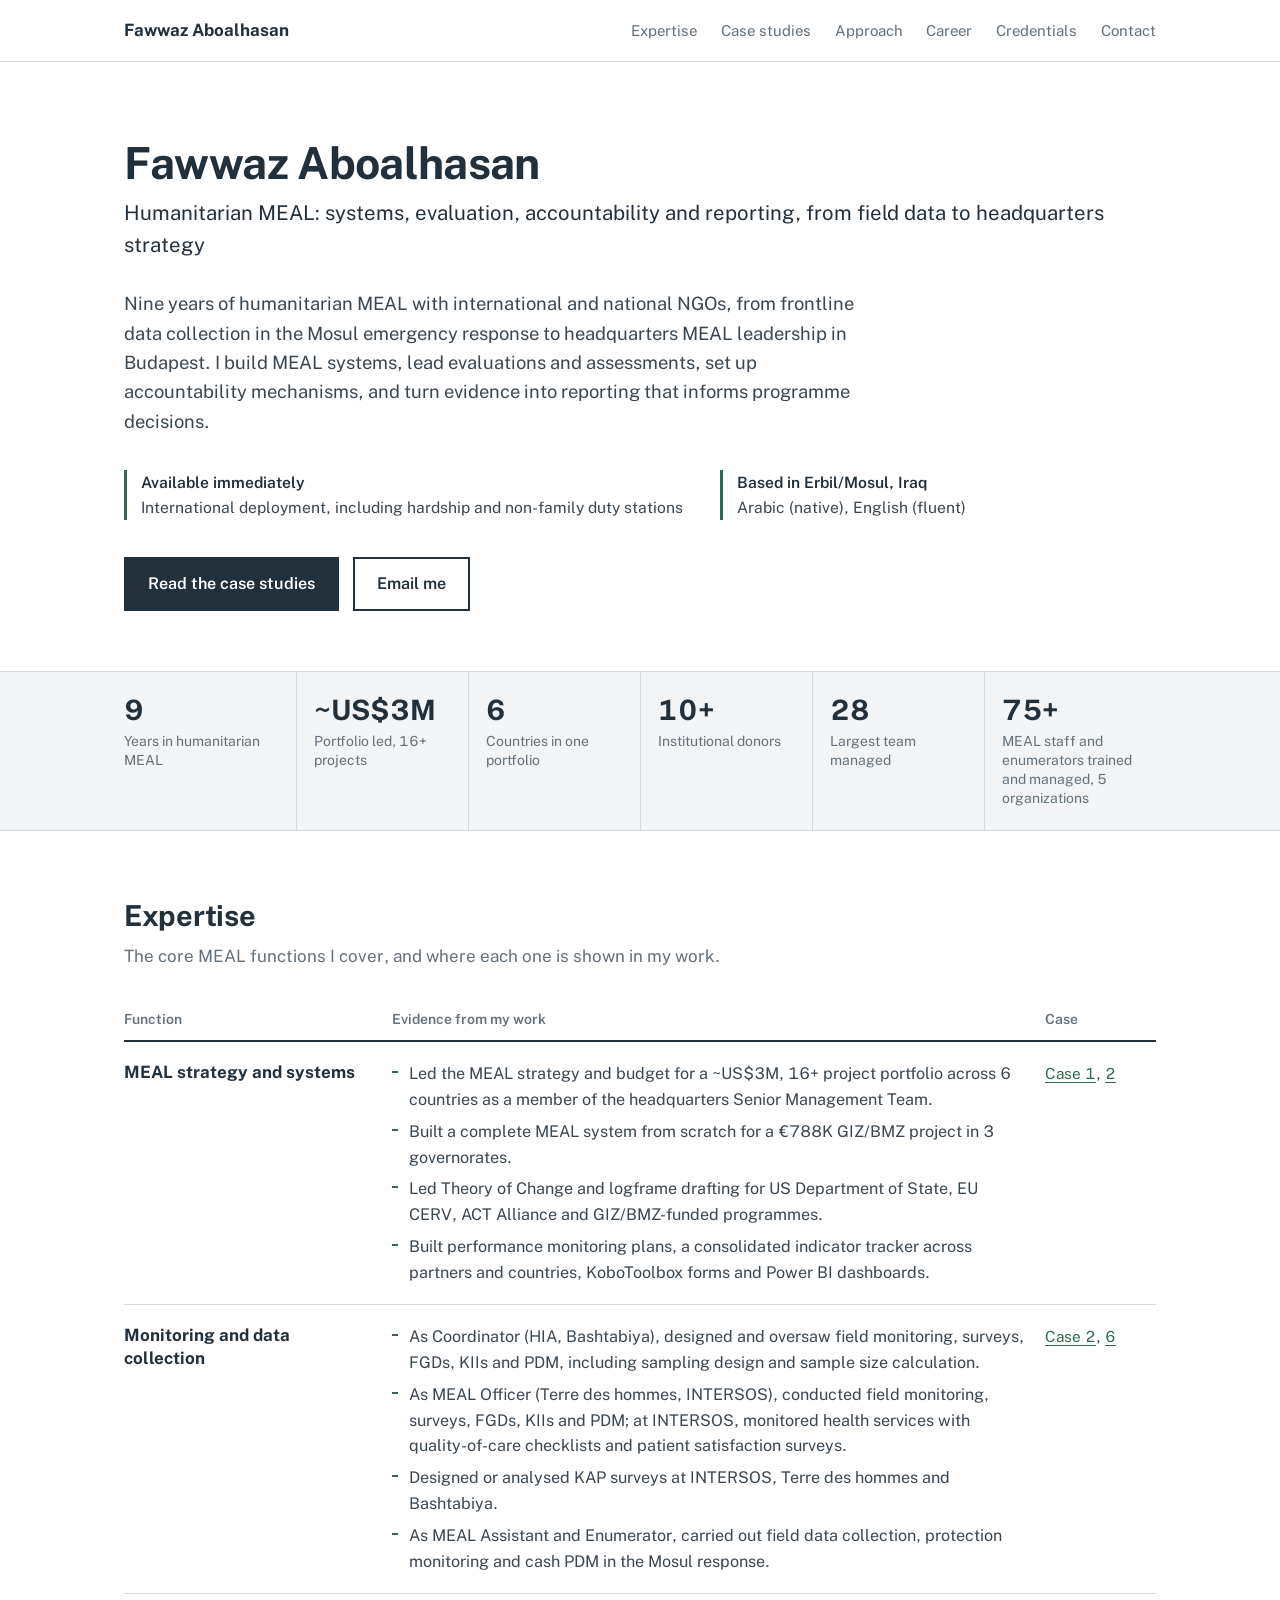
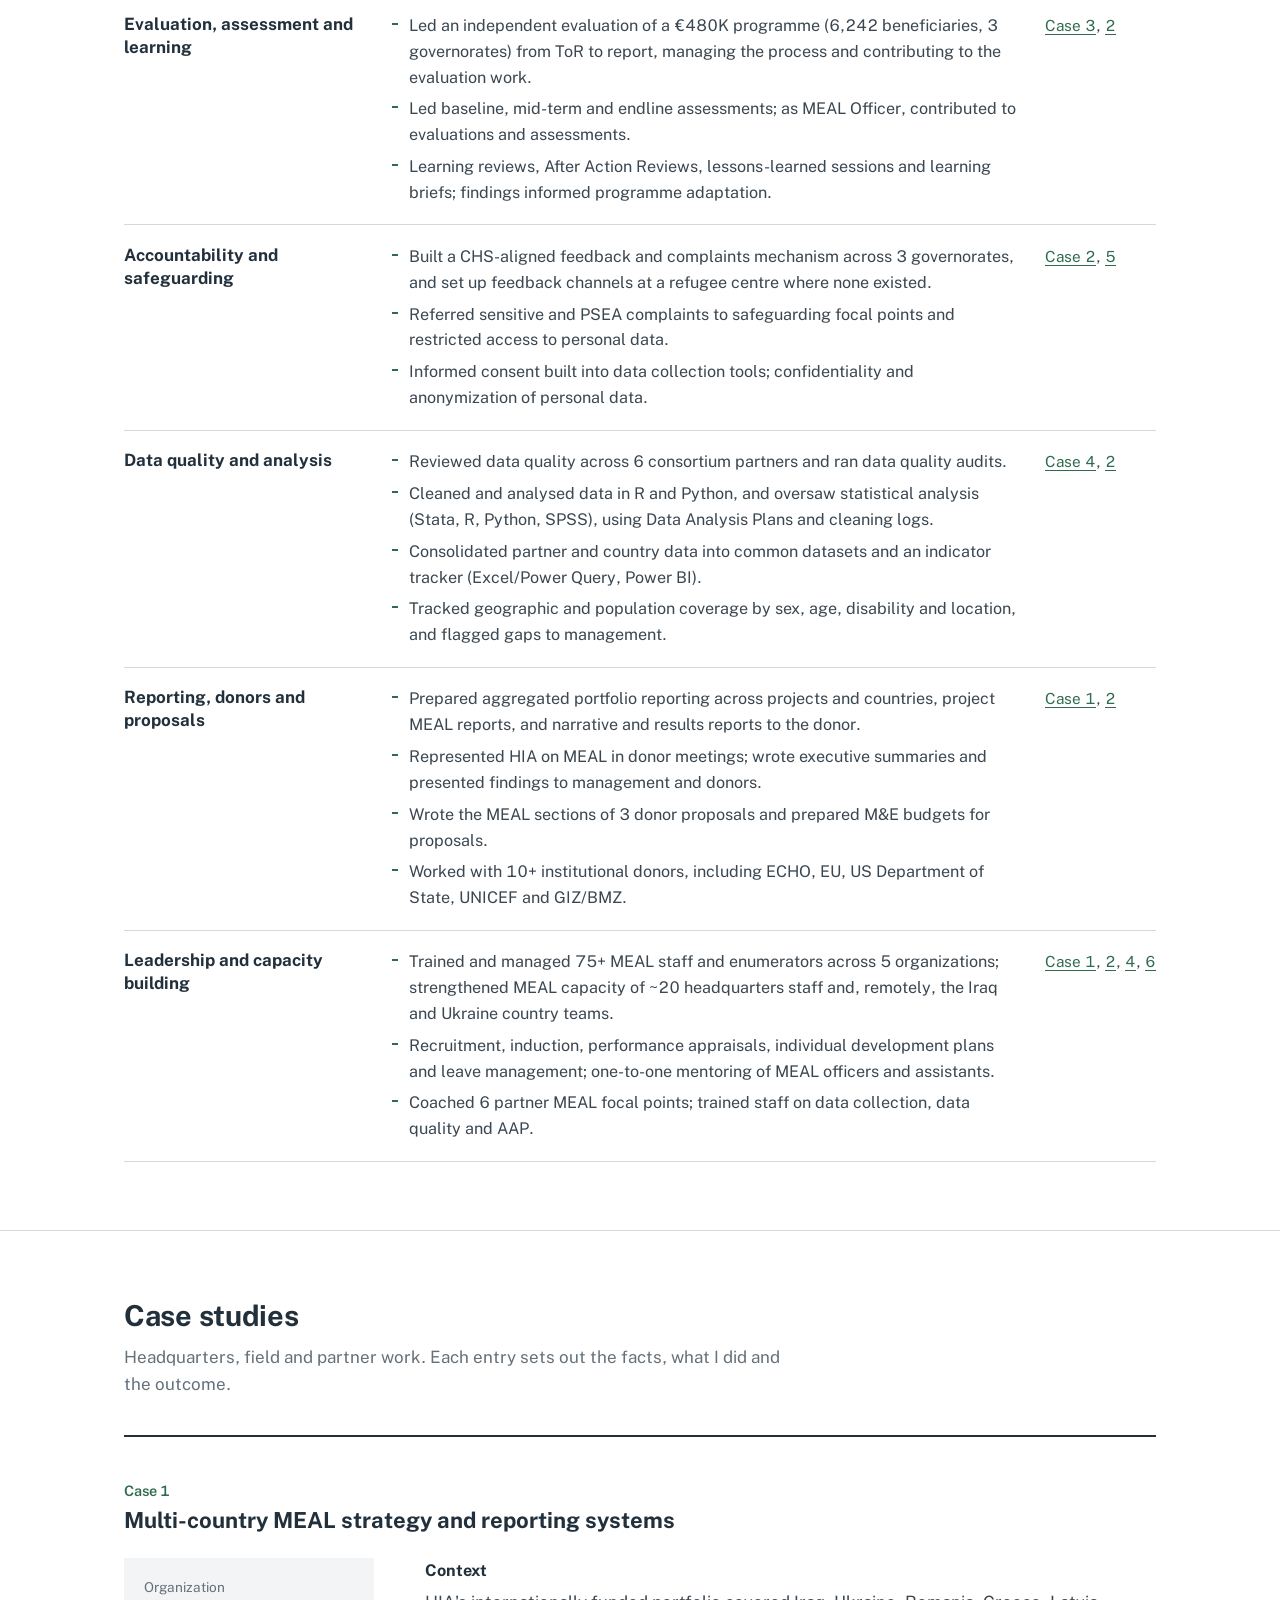
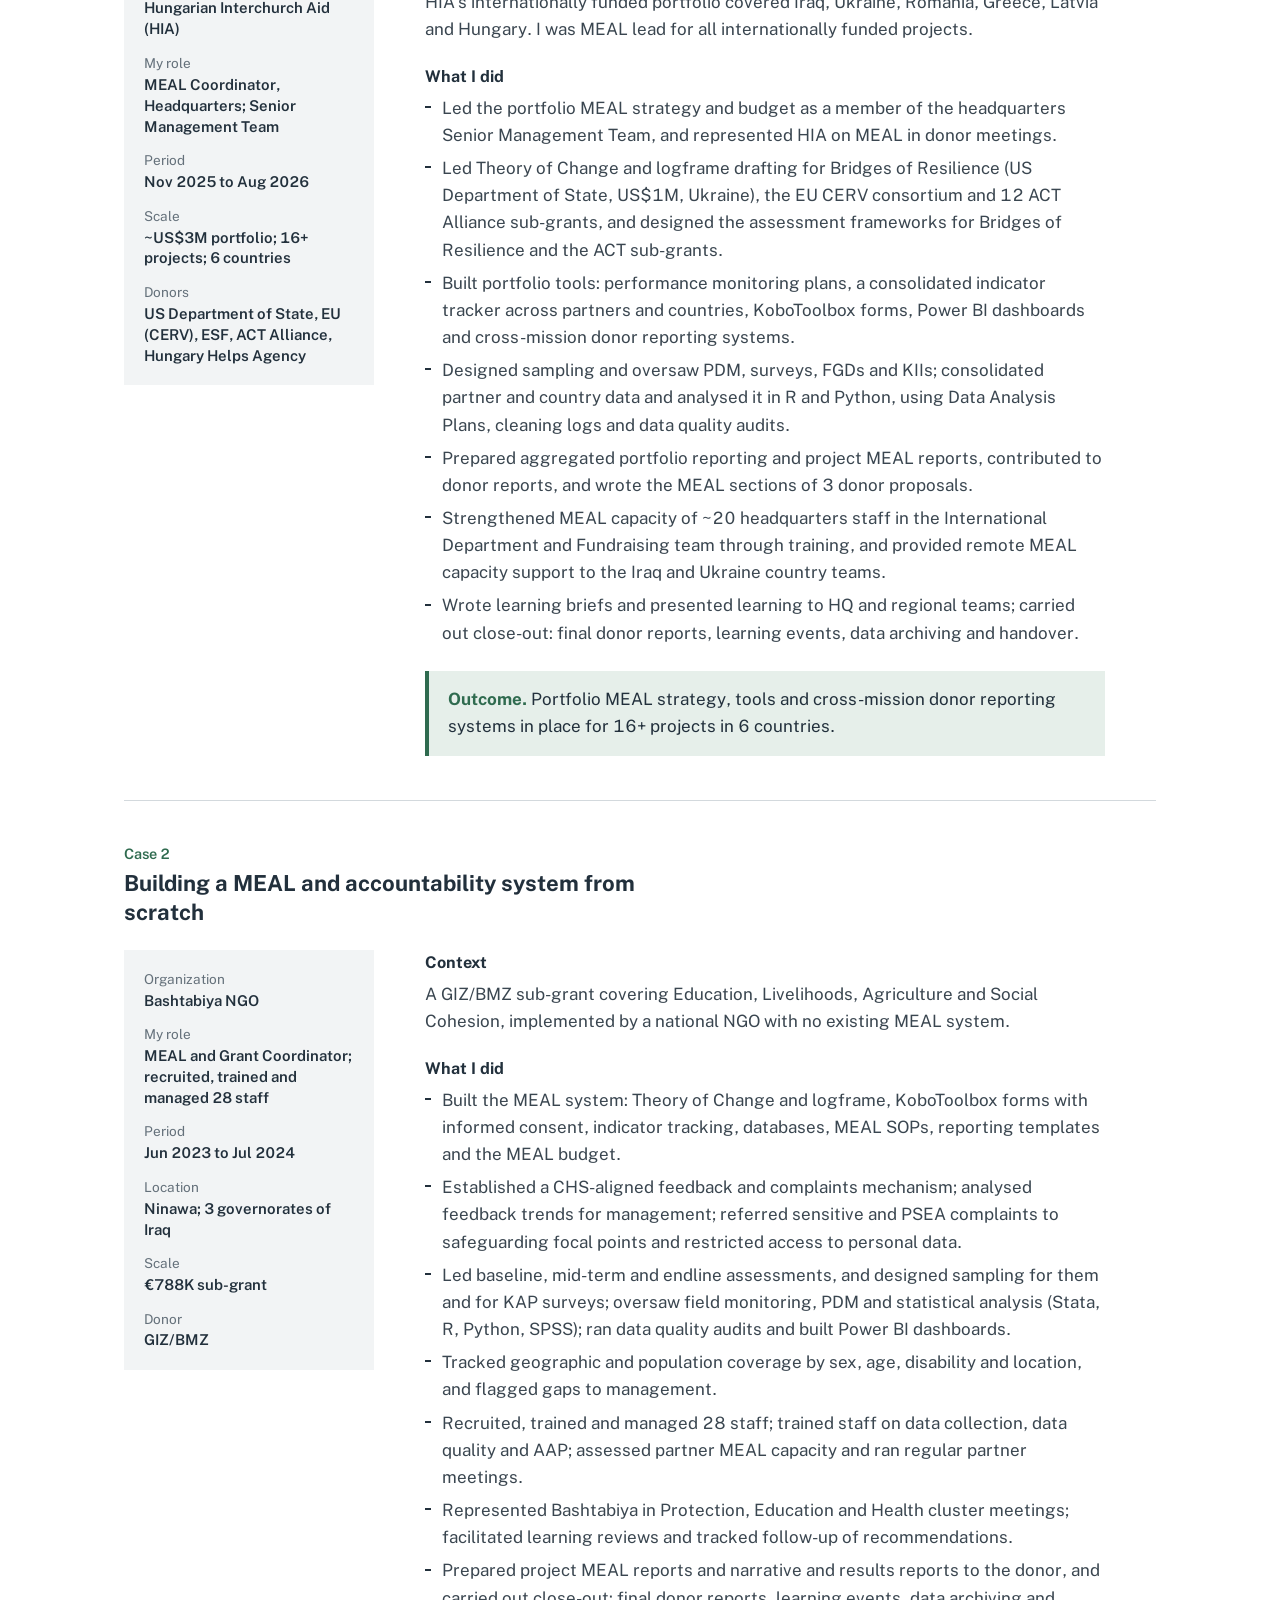
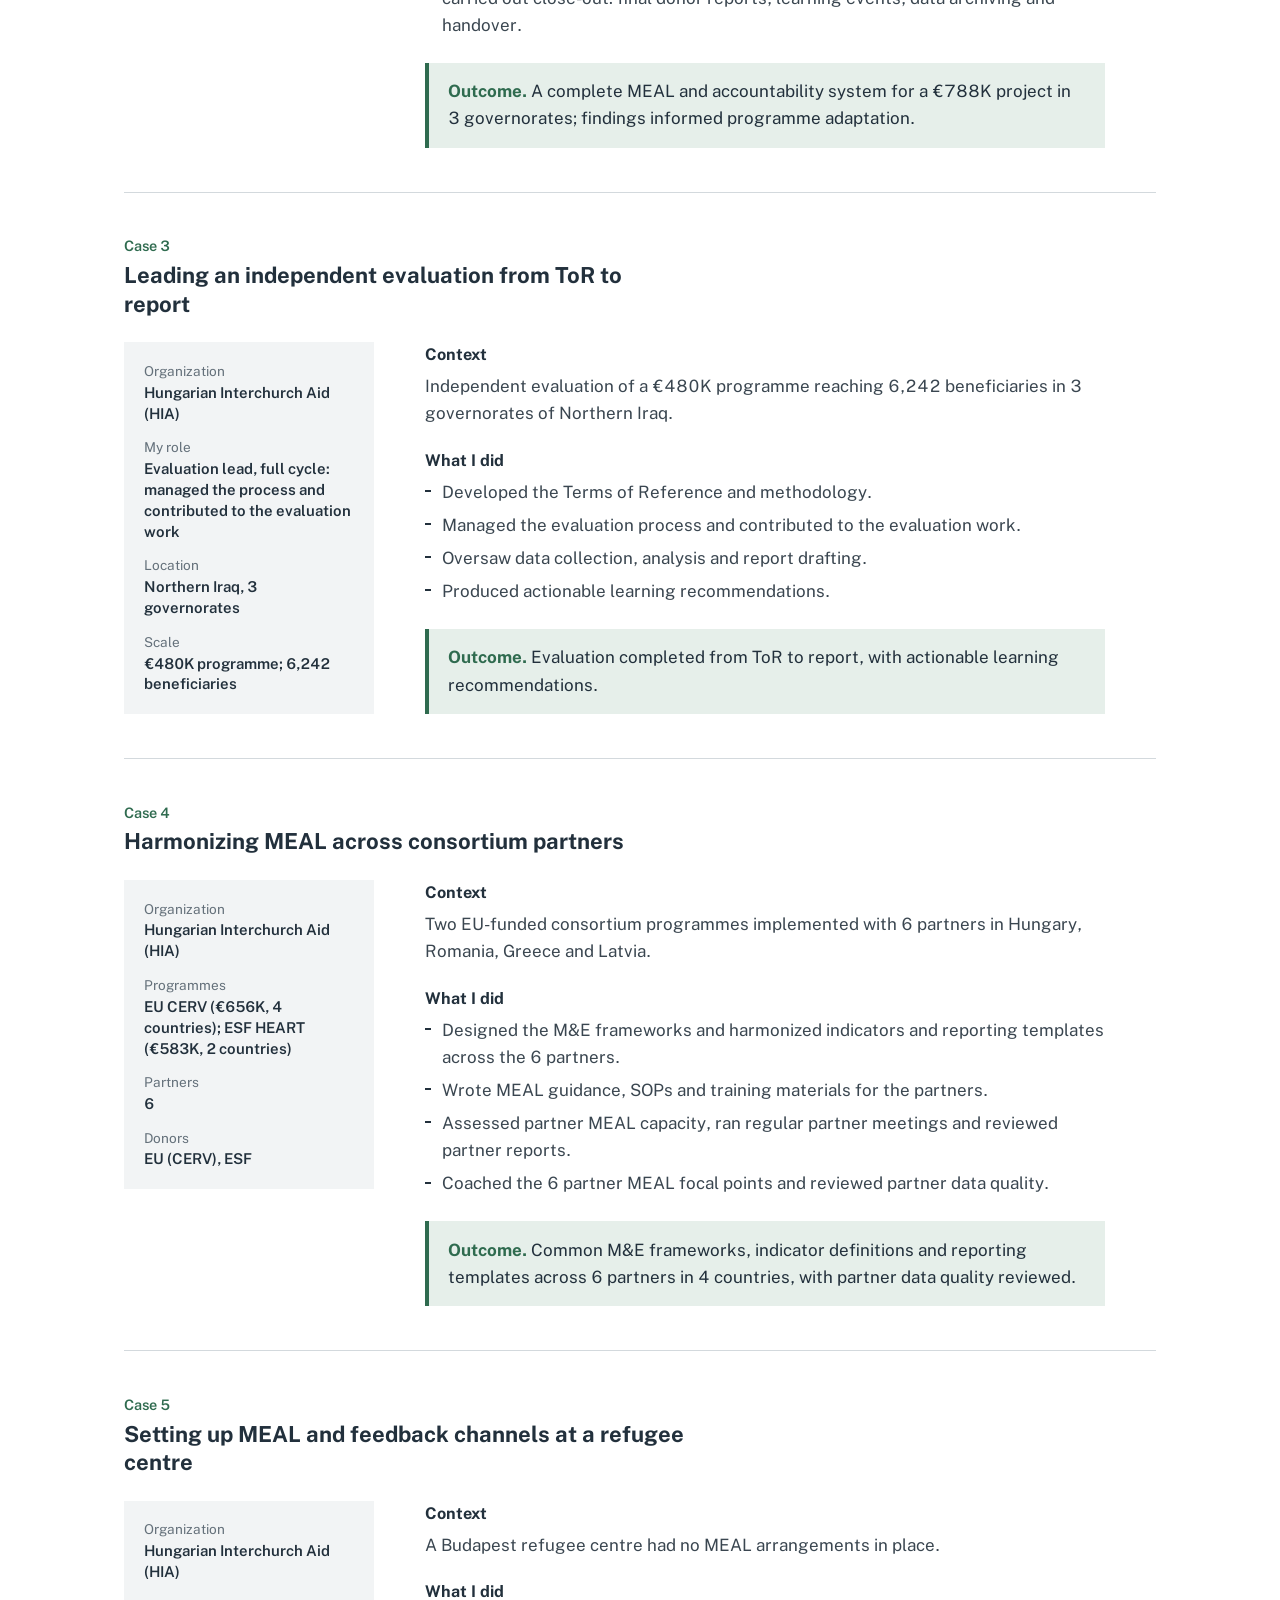
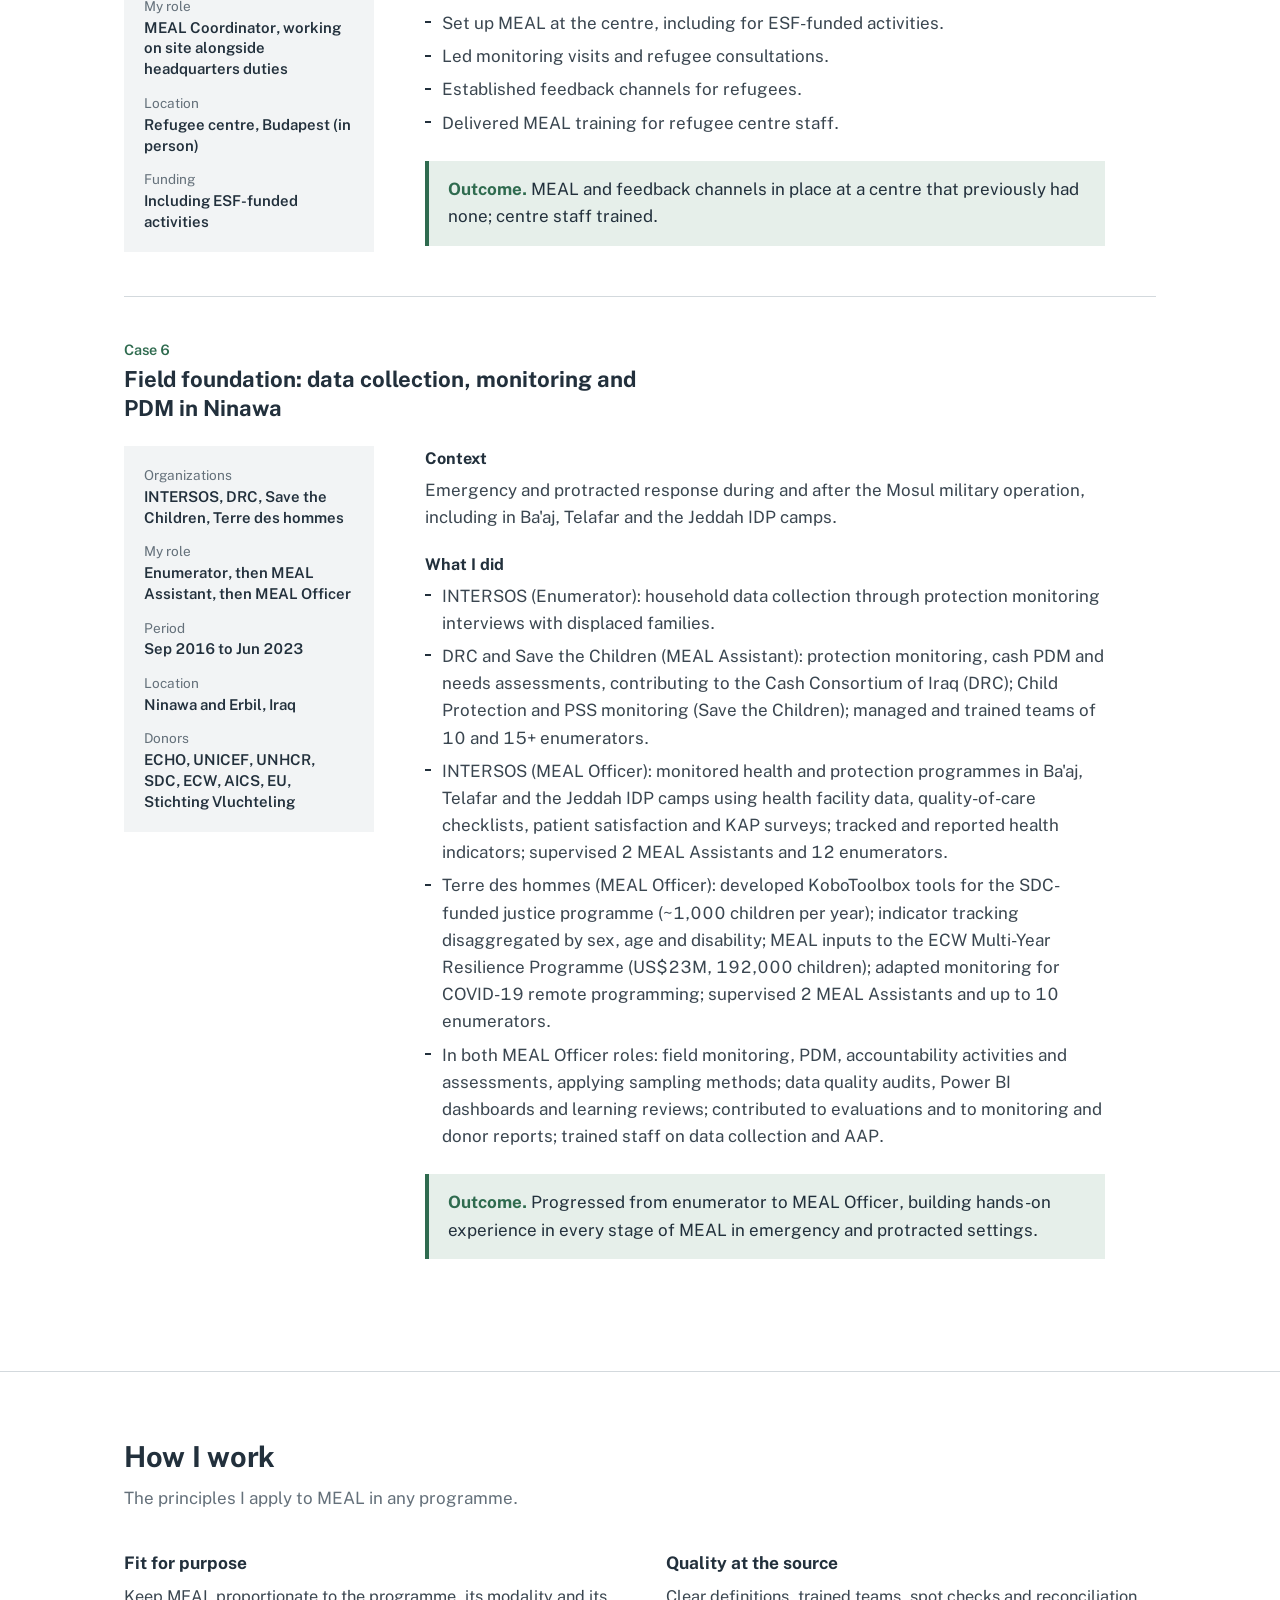
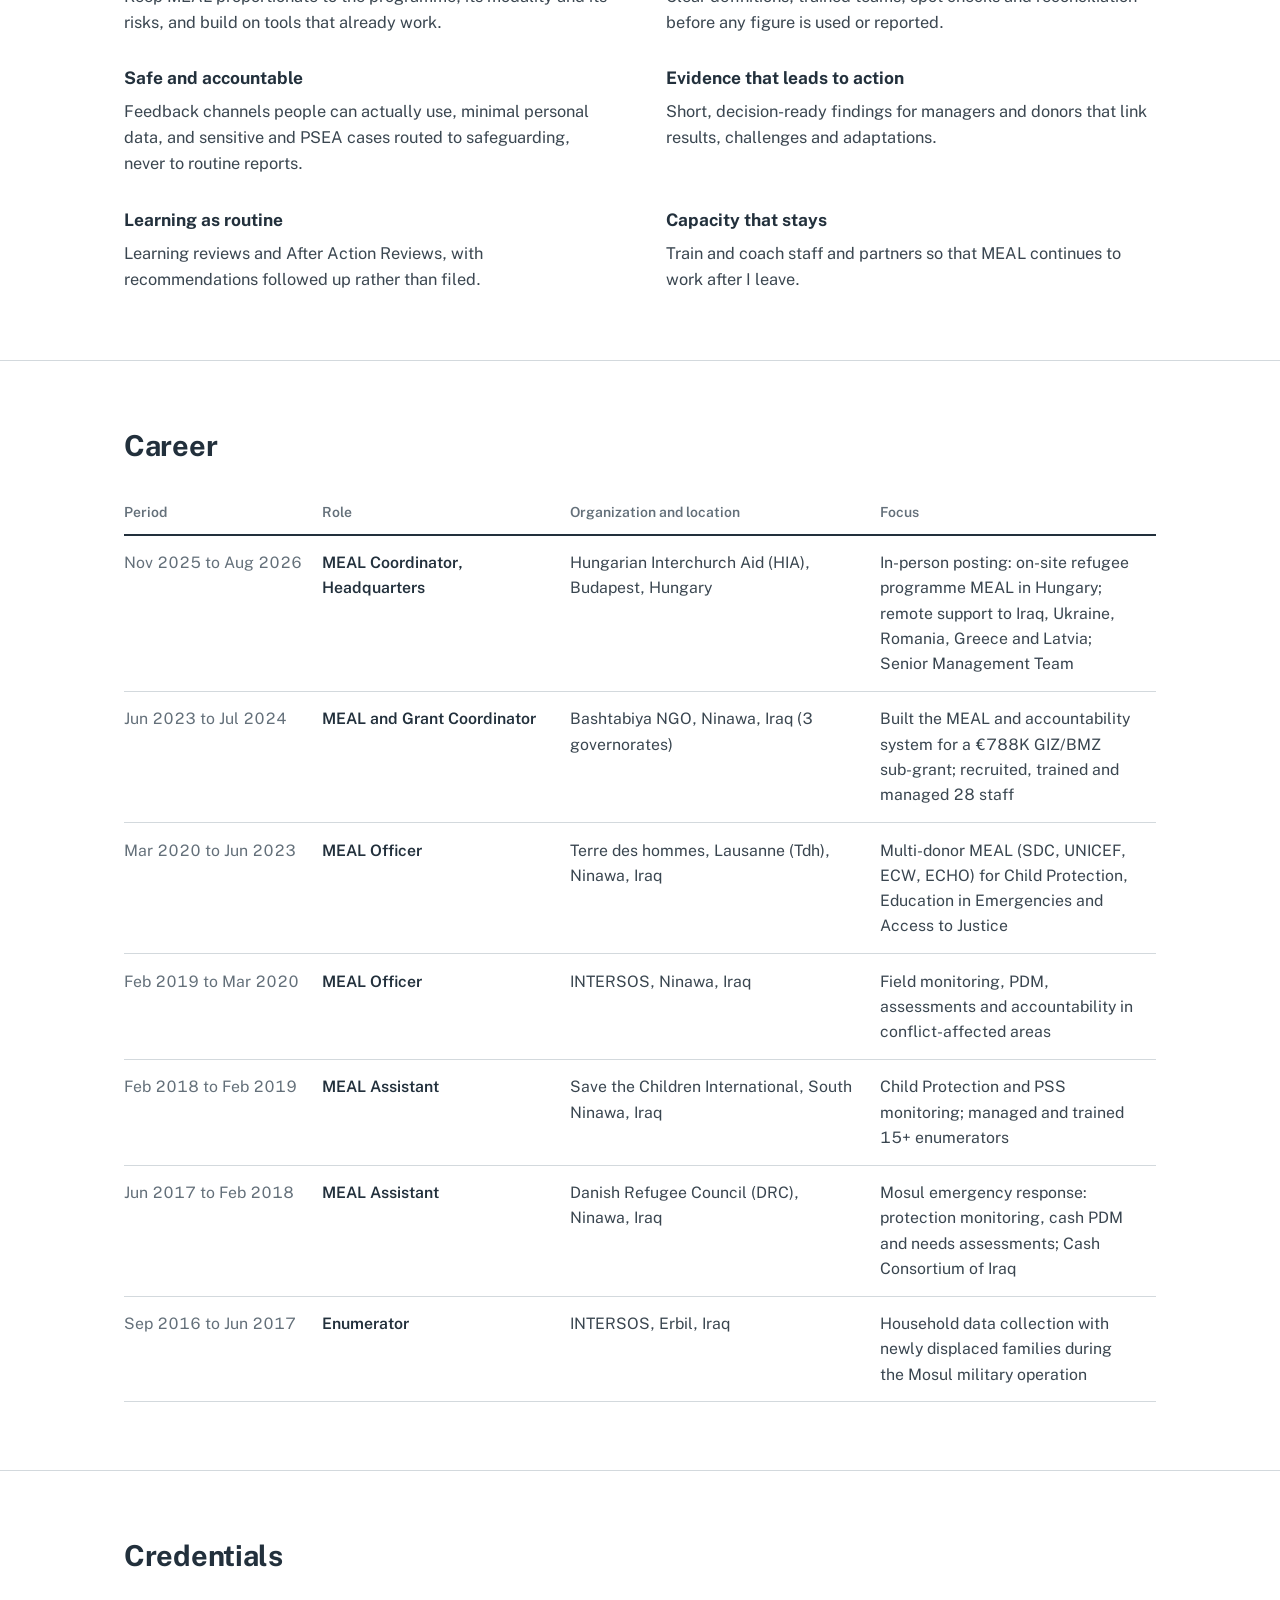
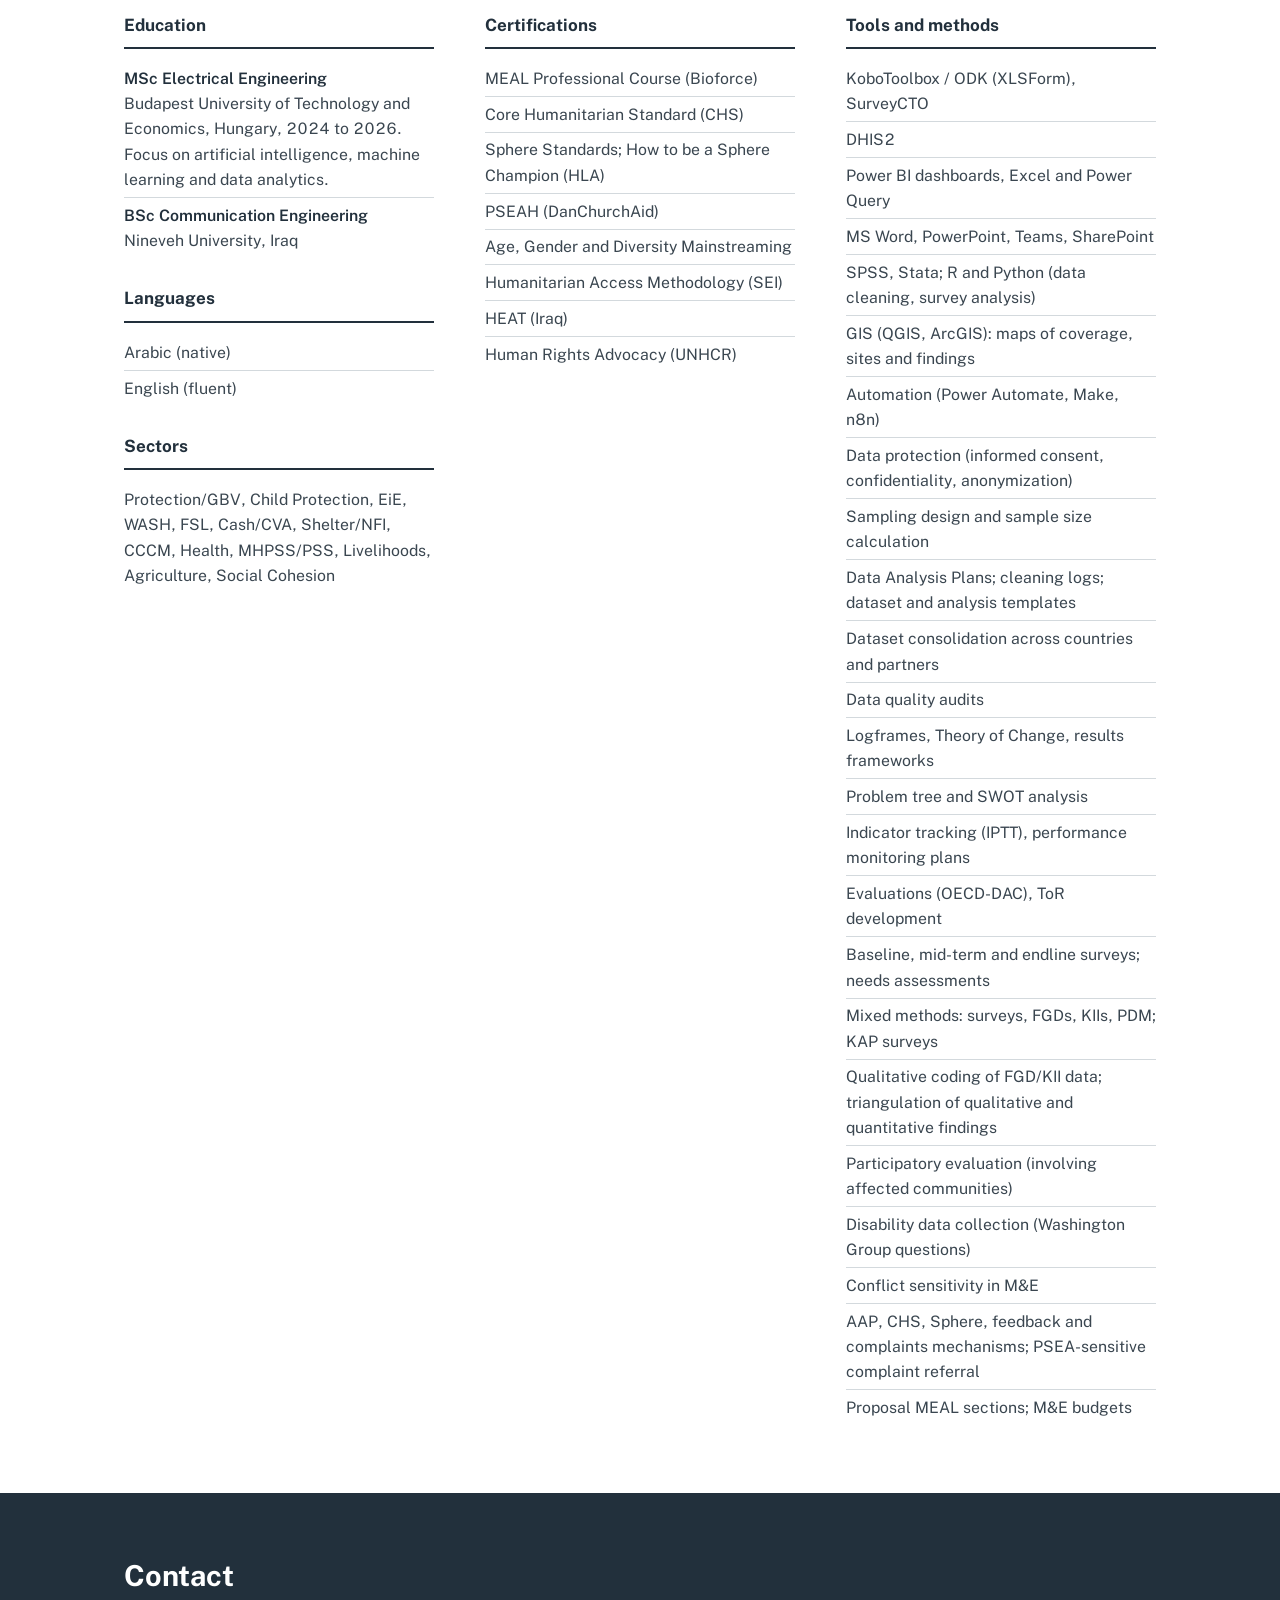
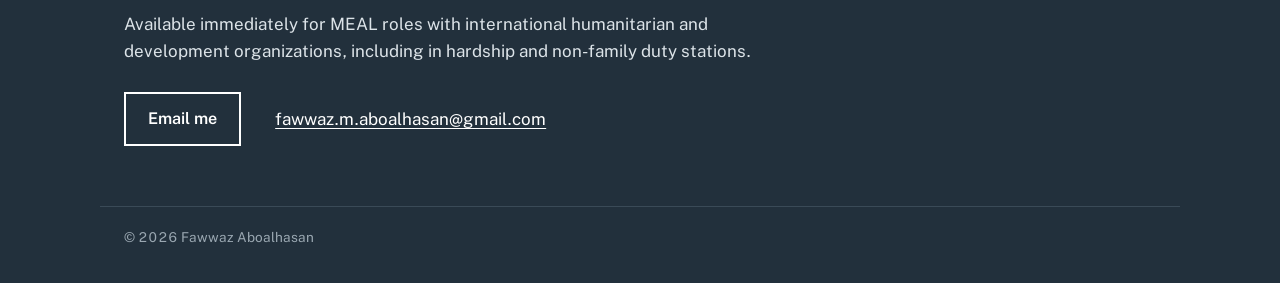
==== commit 3548ce8b: "Add files via upload" ====
--- a/index.html
+++ b/index.html
@@ -204,7 +204,7 @@
     <p class="lead">Nine years of humanitarian MEAL with international and national NGOs, from frontline data collection in the Mosul emergency response to headquarters MEAL leadership in Budapest. I build MEAL systems, lead evaluations and assessments, set up accountability mechanisms, and turn evidence into reporting that informs programme decisions.</p>
     <div class="status">
       <div><b>Available immediately</b>International deployment, including hardship and non-family duty stations</div>
-      <div><b>Based in Erbil, Iraq</b>Arabic (native), English (fluent)</div>
+      <div><b>Based in Erbil/Mosul, Iraq</b>Arabic (native), English (fluent)</div>
     </div>
     <div class="actions">
       <a class="btn primary" href="#cases">Read the case studies</a>
@@ -238,7 +238,7 @@
             <th scope="row">MEAL strategy and systems</th>
             <td><ul>
               <li>Led the MEAL strategy and budget for a ~US$3M, 16+ project portfolio across 6 countries as a member of the headquarters Senior Management Team.</li>
-              <li>Built a complete MEAL system from scratch for a &euro;788K GIZ/BMZ project in 4 governorates.</li>
+              <li>Built a complete MEAL system from scratch for a &euro;788K GIZ/BMZ project in 3 governorates.</li>
               <li>Led Theory of Change and logframe drafting for US Department of State, EU CERV, ACT Alliance and GIZ/BMZ-funded programmes.</li>
               <li>Built performance monitoring plans, a consolidated indicator tracker across partners and countries, KoboToolbox forms and Power BI dashboards.</li>
             </ul></td>
@@ -266,7 +266,7 @@
           <tr>
             <th scope="row">Accountability and safeguarding</th>
             <td><ul>
-              <li>Built a CHS-aligned feedback and complaints mechanism across 4 governorates, and set up feedback channels at a refugee centre where none existed.</li>
+              <li>Built a CHS-aligned feedback and complaints mechanism across 3 governorates, and set up feedback channels at a refugee centre where none existed.</li>
               <li>Referred sensitive and PSEA complaints to safeguarding focal points and restricted access to personal data.</li>
               <li>Informed consent built into data collection tools; confidentiality and anonymization of personal data.</li>
             </ul></td>
@@ -285,7 +285,7 @@
           <tr>
             <th scope="row">Reporting, donors and proposals</th>
             <td><ul>
-              <li>Prepared aggregated portfolio reporting across projects and countries, project MEAL reports, and narrative and results reports to GIZ/BMZ.</li>
+              <li>Prepared aggregated portfolio reporting across projects and countries, project MEAL reports, and narrative and results reports to the donor.</li>
               <li>Represented HIA on MEAL in donor meetings; wrote executive summaries and presented findings to management and donors.</li>
               <li>Wrote the MEAL sections of 3 donor proposals and prepared M&amp;E budgets for proposals.</li>
               <li>Worked with 10+ institutional donors, including ECHO, EU, US Department of State, UNICEF and GIZ/BMZ.</li>
@@ -297,7 +297,7 @@
             <td><ul>
               <li>Trained and managed 75+ MEAL staff and enumerators across 5 organizations; strengthened MEAL capacity of ~20 headquarters staff and, remotely, the Iraq and Ukraine country teams.</li>
               <li>Recruitment, induction, performance appraisals, individual development plans and leave management; one-to-one mentoring of MEAL officers and assistants.</li>
-              <li>Coached 6 partner MEAL focal points; trained staff, partners and government counterparts on data collection, data quality and AAP.</li>
+              <li>Coached 6 partner MEAL focal points; trained staff on data collection, data quality and AAP.</li>
             </ul></td>
             <td class="ref"><a href="#case-1">Case 1</a>, <a href="#case-2">2</a>, <a href="#case-4">4</a>, <a href="#case-6">6</a></td>
           </tr>
@@ -345,7 +345,7 @@
           <div><dt>Organization</dt><dd>Bashtabiya NGO</dd></div>
           <div><dt>My role</dt><dd>MEAL and Grant Coordinator; recruited, trained and managed 28 staff</dd></div>
           <div><dt>Period</dt><dd>Jun 2023 to Jul 2024</dd></div>
-          <div><dt>Location</dt><dd>Baghdad; 4 governorates of Iraq</dd></div>
+          <div><dt>Location</dt><dd>Ninawa; 3 governorates of Iraq</dd></div>
           <div><dt>Scale</dt><dd>&euro;788K sub-grant</dd></div>
           <div><dt>Donor</dt><dd>GIZ/BMZ</dd></div>
         </dl>
@@ -358,11 +358,11 @@
             <li>Established a CHS-aligned feedback and complaints mechanism; analysed feedback trends for management; referred sensitive and PSEA complaints to safeguarding focal points and restricted access to personal data.</li>
             <li>Led baseline, mid-term and endline assessments, and designed sampling for them and for KAP surveys; oversaw field monitoring, PDM and statistical analysis (Stata, R, Python, SPSS); ran data quality audits and built Power BI dashboards.</li>
             <li>Tracked geographic and population coverage by sex, age, disability and location, and flagged gaps to management.</li>
-            <li>Recruited, trained and managed 28 staff; trained staff, partners and government counterparts on data collection, data quality and AAP; assessed partner MEAL capacity and ran regular partner meetings.</li>
+            <li>Recruited, trained and managed 28 staff; trained staff on data collection, data quality and AAP; assessed partner MEAL capacity and ran regular partner meetings.</li>
             <li>Represented Bashtabiya in Protection, Education and Health cluster meetings; facilitated learning reviews and tracked follow-up of recommendations.</li>
-            <li>Prepared project MEAL reports and narrative and results reports to GIZ/BMZ, and carried out close-out: final donor reports, learning events, data archiving and handover.</li>
+            <li>Prepared project MEAL reports and narrative and results reports to the donor, and carried out close-out: final donor reports, learning events, data archiving and handover.</li>
           </ul>
-          <p class="outcome"><b>Outcome.</b> A complete MEAL and accountability system for a &euro;788K project in 4 governorates; findings informed programme adaptation.</p>
+          <p class="outcome"><b>Outcome.</b> A complete MEAL and accountability system for a &euro;788K project in 3 governorates; findings informed programme adaptation.</p>
         </div>
       </article>
 
@@ -450,7 +450,7 @@
             <li>DRC and Save the Children (MEAL Assistant): protection monitoring, cash PDM and needs assessments, contributing to the Cash Consortium of Iraq (DRC); Child Protection and PSS monitoring (Save the Children); managed and trained teams of 10 and 15+ enumerators.</li>
             <li>INTERSOS (MEAL Officer): monitored health and protection programmes in Ba'aj, Telafar and the Jeddah IDP camps using health facility data, quality-of-care checklists, patient satisfaction and KAP surveys; tracked and reported health indicators; supervised 2 MEAL Assistants and 12 enumerators.</li>
             <li>Terre des hommes (MEAL Officer): developed KoboToolbox tools for the SDC-funded justice programme (~1,000 children per year); indicator tracking disaggregated by sex, age and disability; MEAL inputs to the ECW Multi-Year Resilience Programme (US$23M, 192,000 children); adapted monitoring for COVID-19 remote programming; supervised 2 MEAL Assistants and up to 10 enumerators.</li>
-            <li>In both MEAL Officer roles: field monitoring, PDM, accountability activities and assessments, applying sampling methods; data quality audits, Power BI dashboards and learning reviews; contributed to evaluations and to monitoring and donor reports; trained staff, partners and government counterparts on data collection and AAP.</li>
+            <li>In both MEAL Officer roles: field monitoring, PDM, accountability activities and assessments, applying sampling methods; data quality audits, Power BI dashboards and learning reviews; contributed to evaluations and to monitoring and donor reports; trained staff on data collection and AAP.</li>
           </ul>
           <p class="outcome"><b>Outcome.</b> Progressed from enumerator to MEAL Officer, building hands-on experience in every stage of MEAL in emergency and protracted settings.</p>
         </div>
@@ -483,7 +483,7 @@
         <thead><tr><th scope="col">Period</th><th scope="col">Role</th><th scope="col">Organization and location</th><th scope="col">Focus</th></tr></thead>
         <tbody>
           <tr><td>Nov 2025 to Aug 2026</td><td class="r">MEAL Coordinator, Headquarters</td><td class="o">Hungarian Interchurch Aid (HIA), Budapest, Hungary</td><td>In-person posting: on-site refugee programme MEAL in Hungary; remote support to Iraq, Ukraine, Romania, Greece and Latvia; Senior Management Team</td></tr>
-          <tr><td>Jun 2023 to Jul 2024</td><td class="r">MEAL and Grant Coordinator</td><td class="o">Bashtabiya NGO, Baghdad, Iraq (4 governorates)</td><td>Built the MEAL and accountability system for a &euro;788K GIZ/BMZ sub-grant; recruited, trained and managed 28 staff</td></tr>
+          <tr><td>Jun 2023 to Jul 2024</td><td class="r">MEAL and Grant Coordinator</td><td class="o">Bashtabiya NGO, Ninawa, Iraq (3 governorates)</td><td>Built the MEAL and accountability system for a &euro;788K GIZ/BMZ sub-grant; recruited, trained and managed 28 staff</td></tr>
           <tr><td>Mar 2020 to Jun 2023</td><td class="r">MEAL Officer</td><td class="o">Terre des hommes, Lausanne (Tdh), Ninawa, Iraq</td><td>Multi-donor MEAL (SDC, UNICEF, ECW, ECHO) for Child Protection, Education in Emergencies and Access to Justice</td></tr>
           <tr><td>Feb 2019 to Mar 2020</td><td class="r">MEAL Officer</td><td class="o">INTERSOS, Ninawa, Iraq</td><td>Field monitoring, PDM, assessments and accountability in conflict-affected areas</td></tr>
           <tr><td>Feb 2018 to Feb 2019</td><td class="r">MEAL Assistant</td><td class="o">Save the Children International, South Ninawa, Iraq</td><td>Child Protection and PSS monitoring; managed and trained 15+ enumerators</td></tr>
@@ -508,7 +508,7 @@
         <h3 style="margin-top:1.6rem">Languages</h3>
         <ul><li>Arabic (native)</li><li>English (fluent)</li></ul>
         <h3 style="margin-top:1.6rem">Sectors</h3>
-        <ul><li>Protection/GBV, Child Protection, EiE, WASH, FSL, Cash/CVA, Shelter/NFI, CCCM, Health, MHPSS/PSS, Livelihoods, Social Cohesion</li></ul>
+        <ul><li>Protection/GBV, Child Protection, EiE, WASH, FSL, Cash/CVA, Shelter/NFI, CCCM, Health, MHPSS/PSS, Livelihoods, Agriculture, Social Cohesion</li></ul>
       </div>
       <div>
         <h3>Certifications</h3>
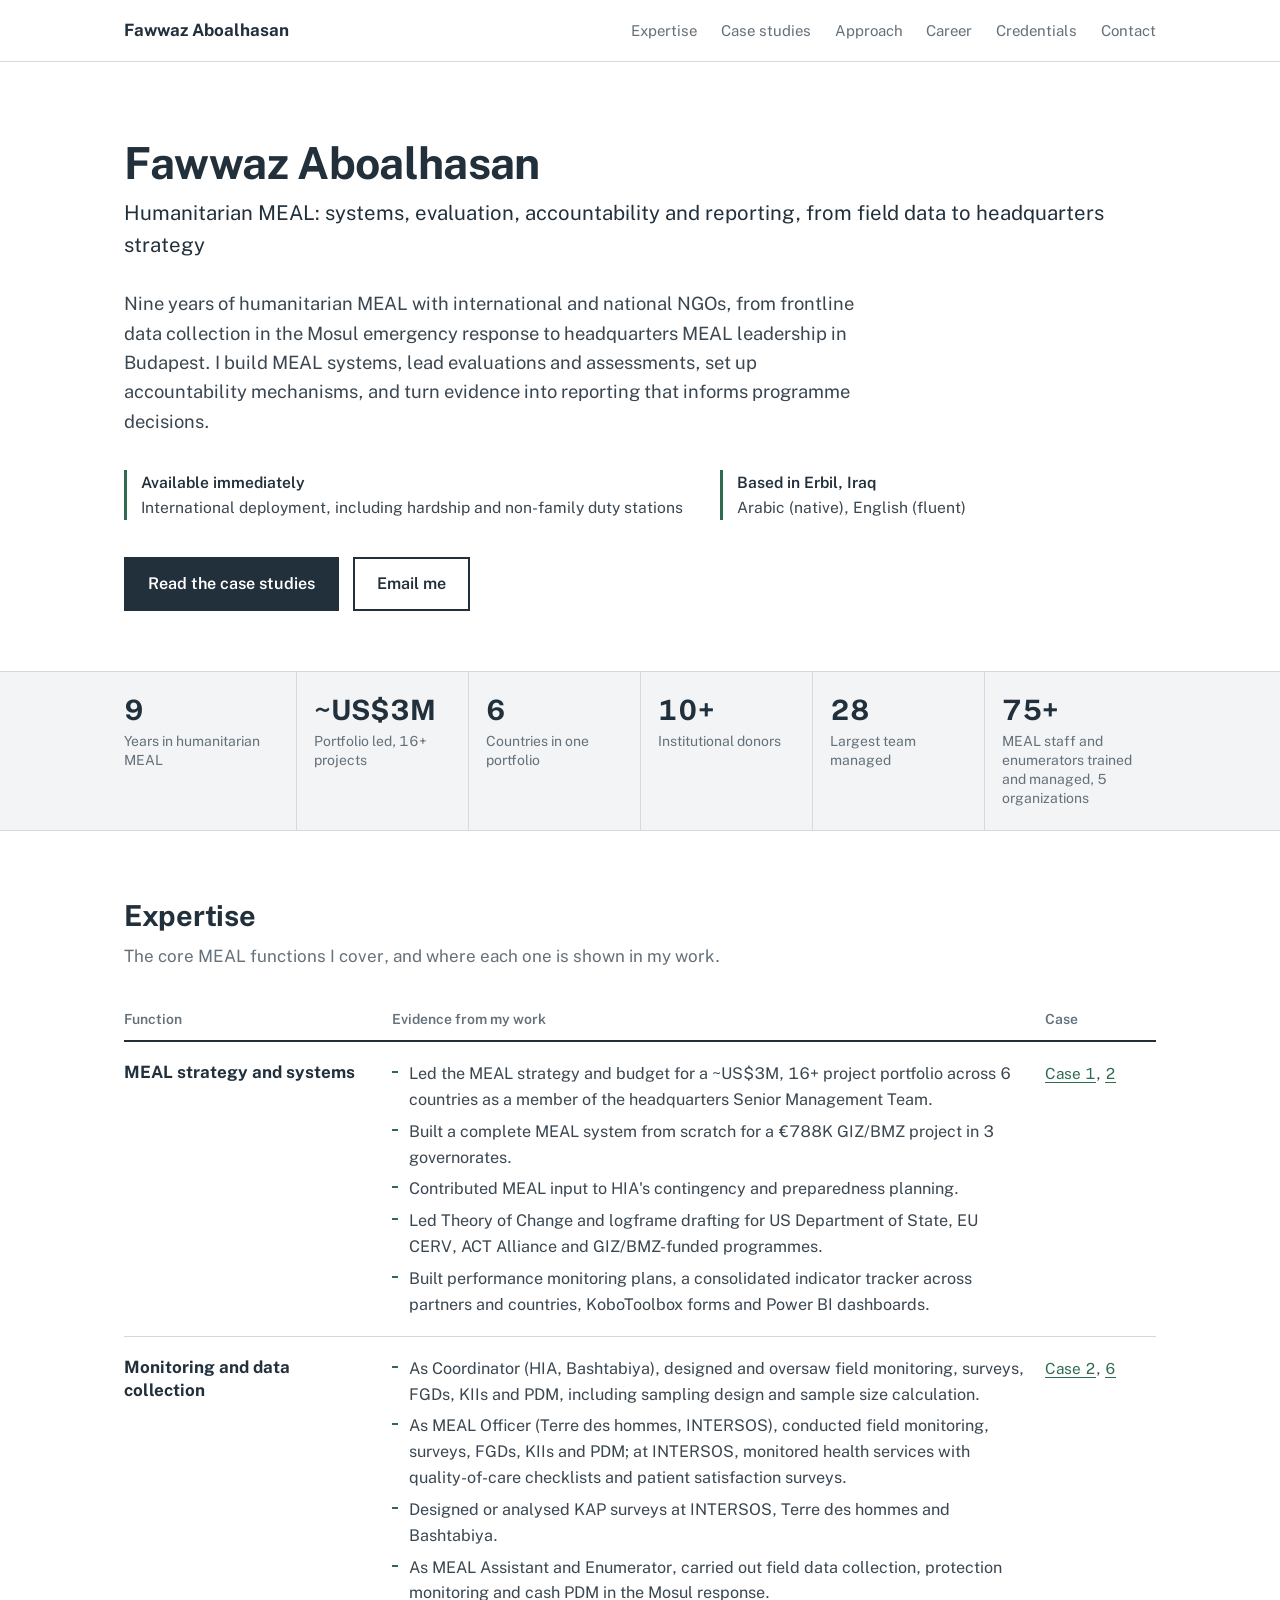
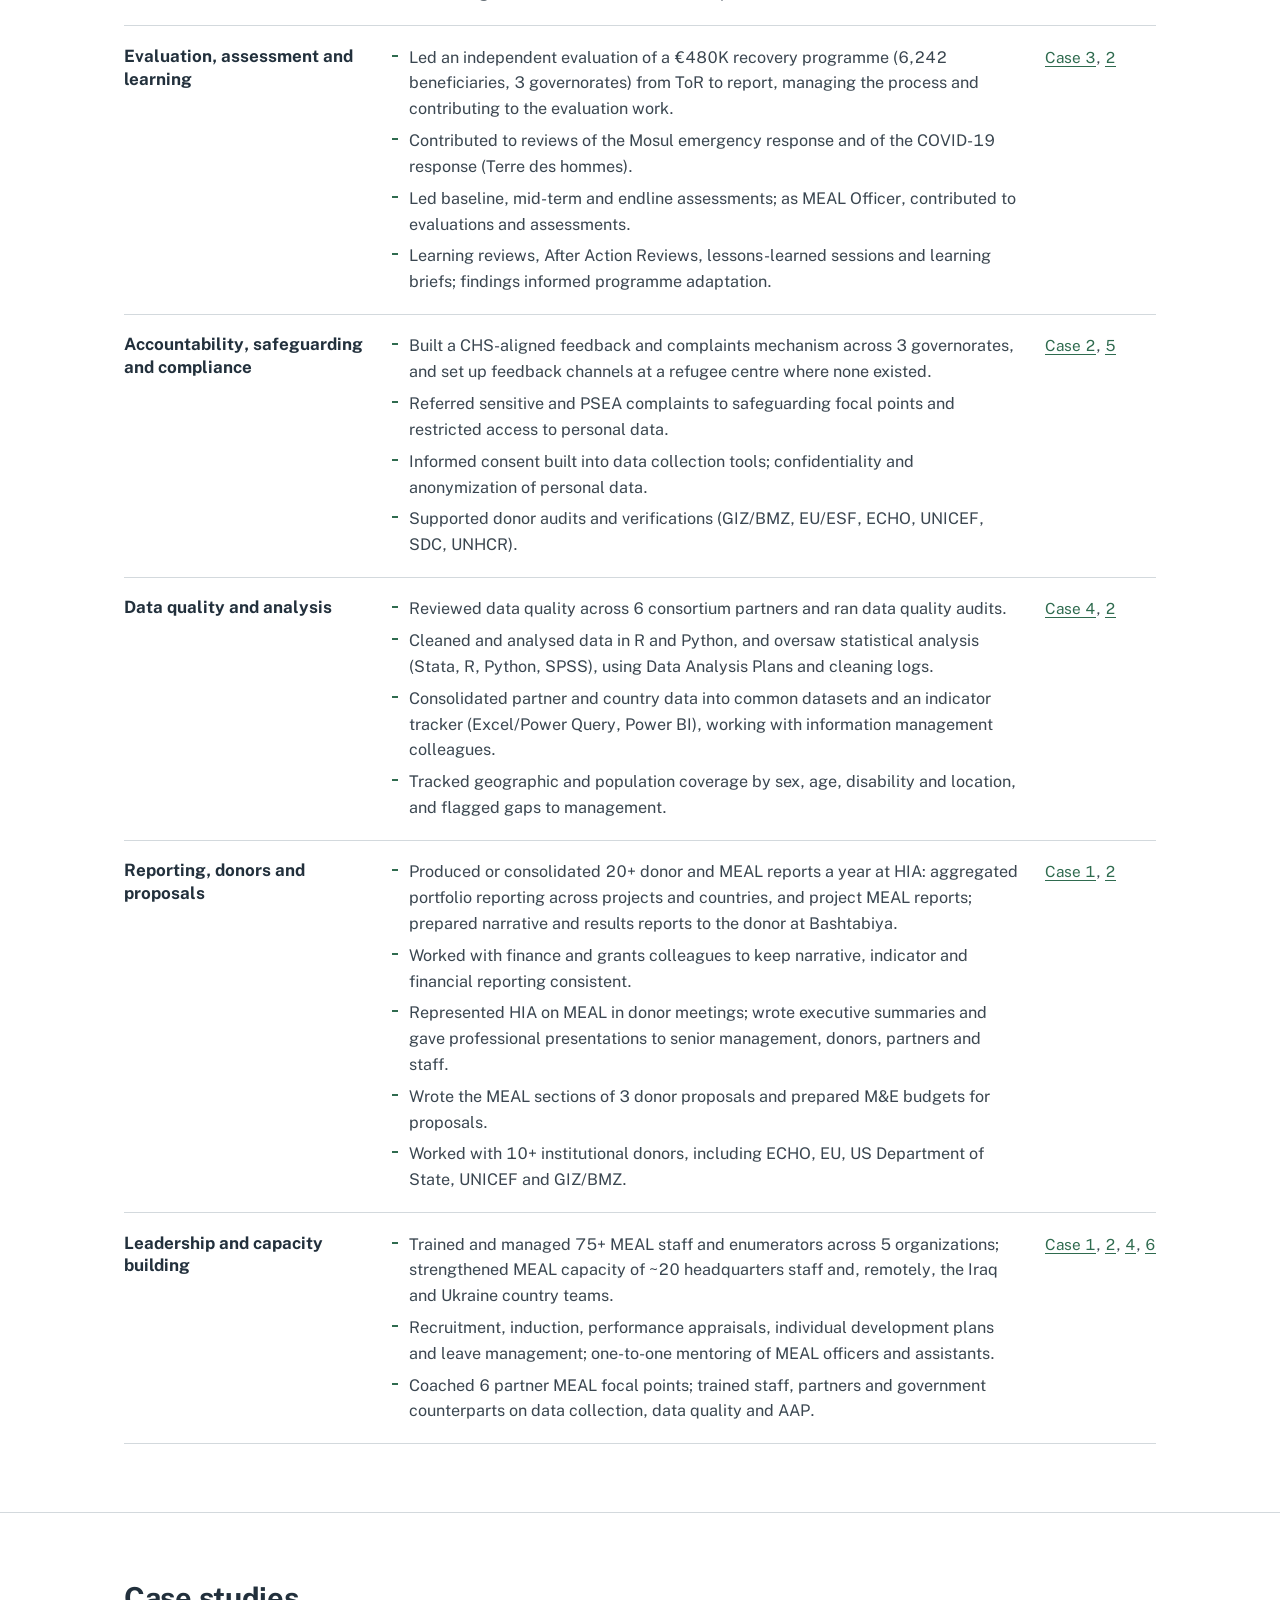
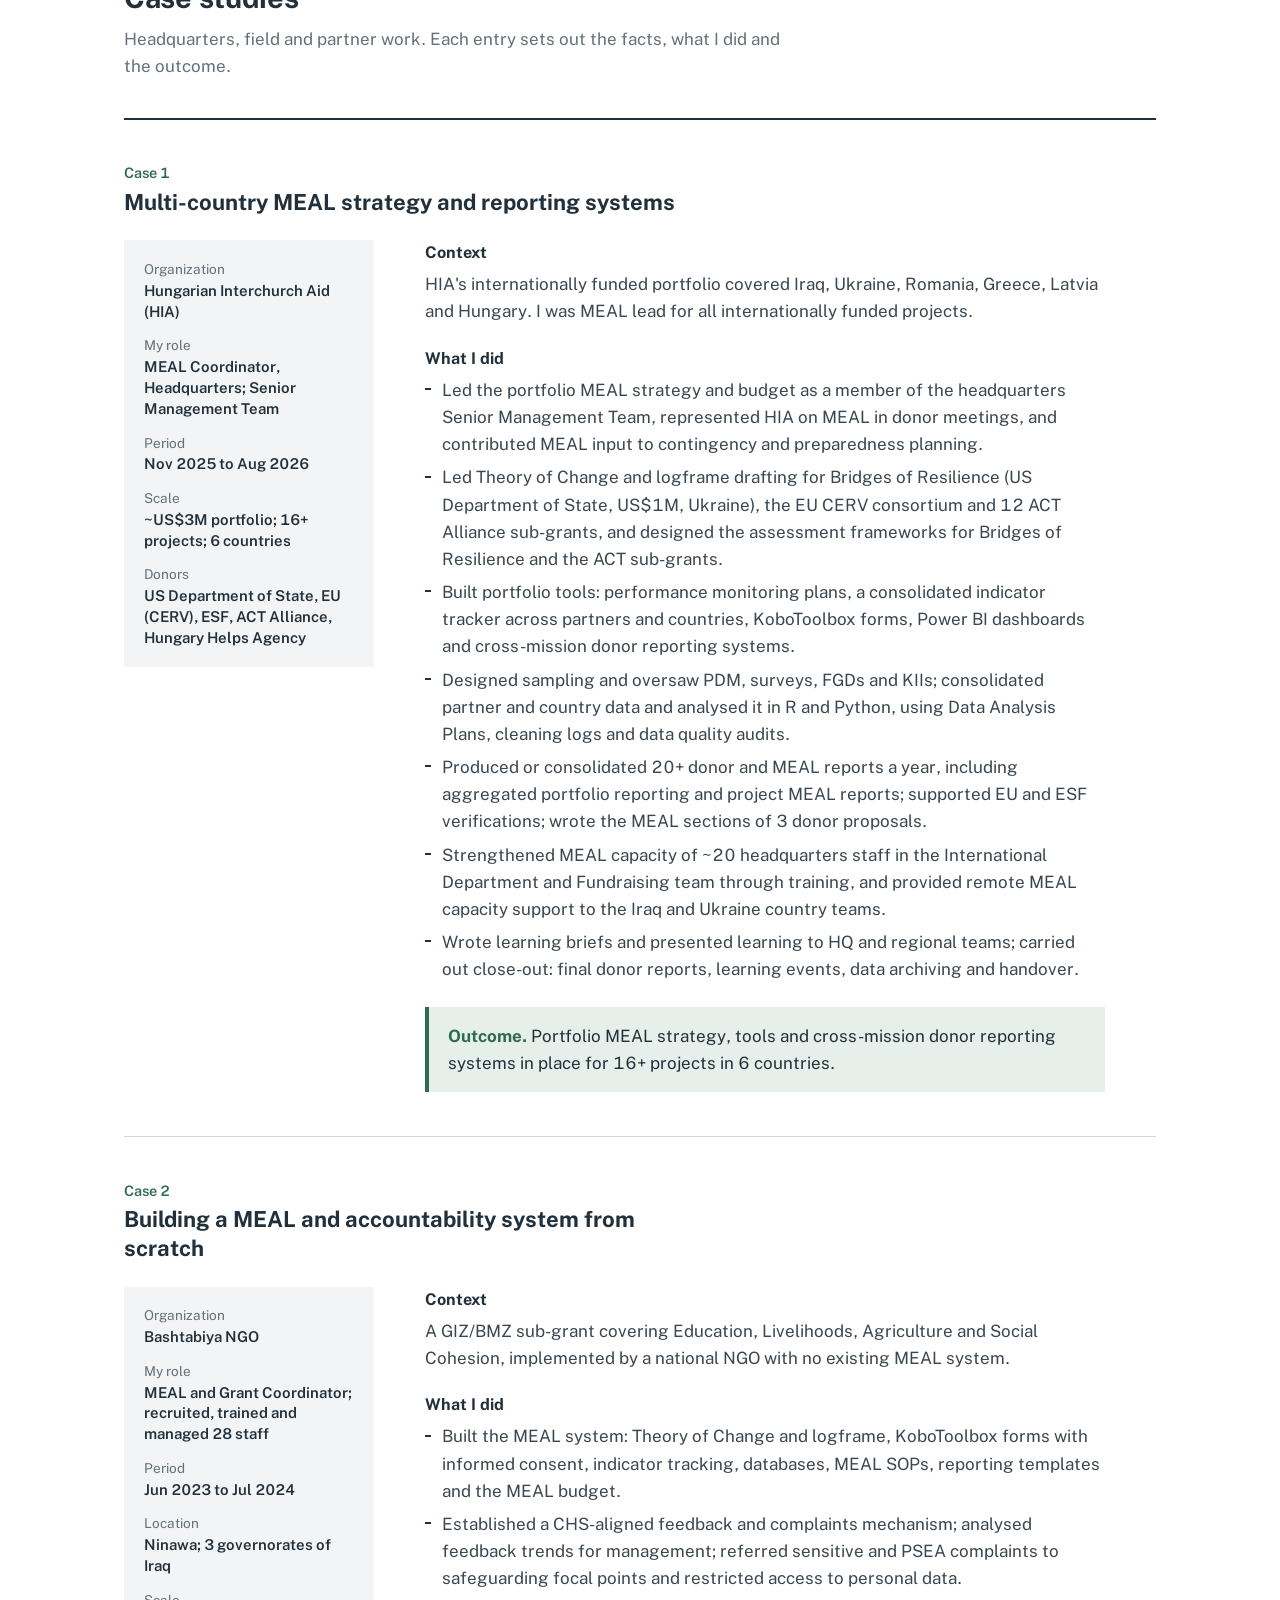
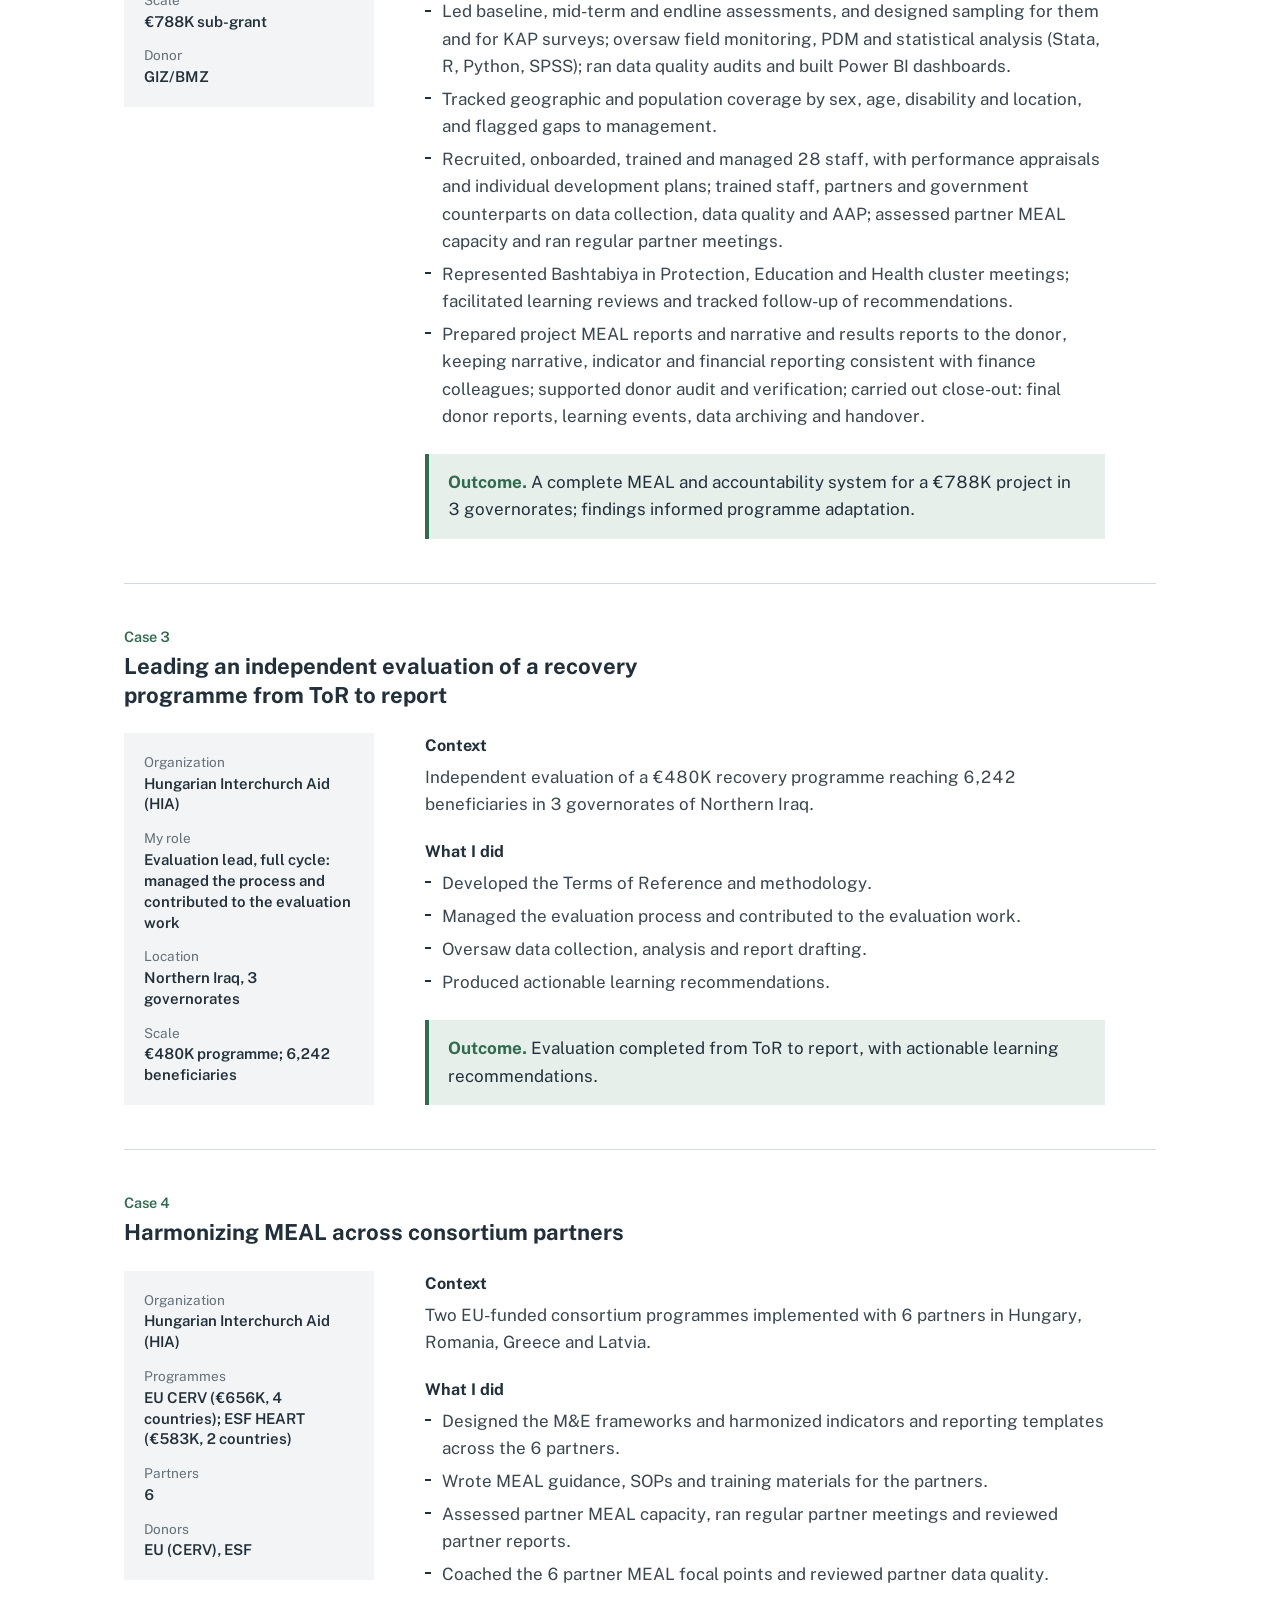
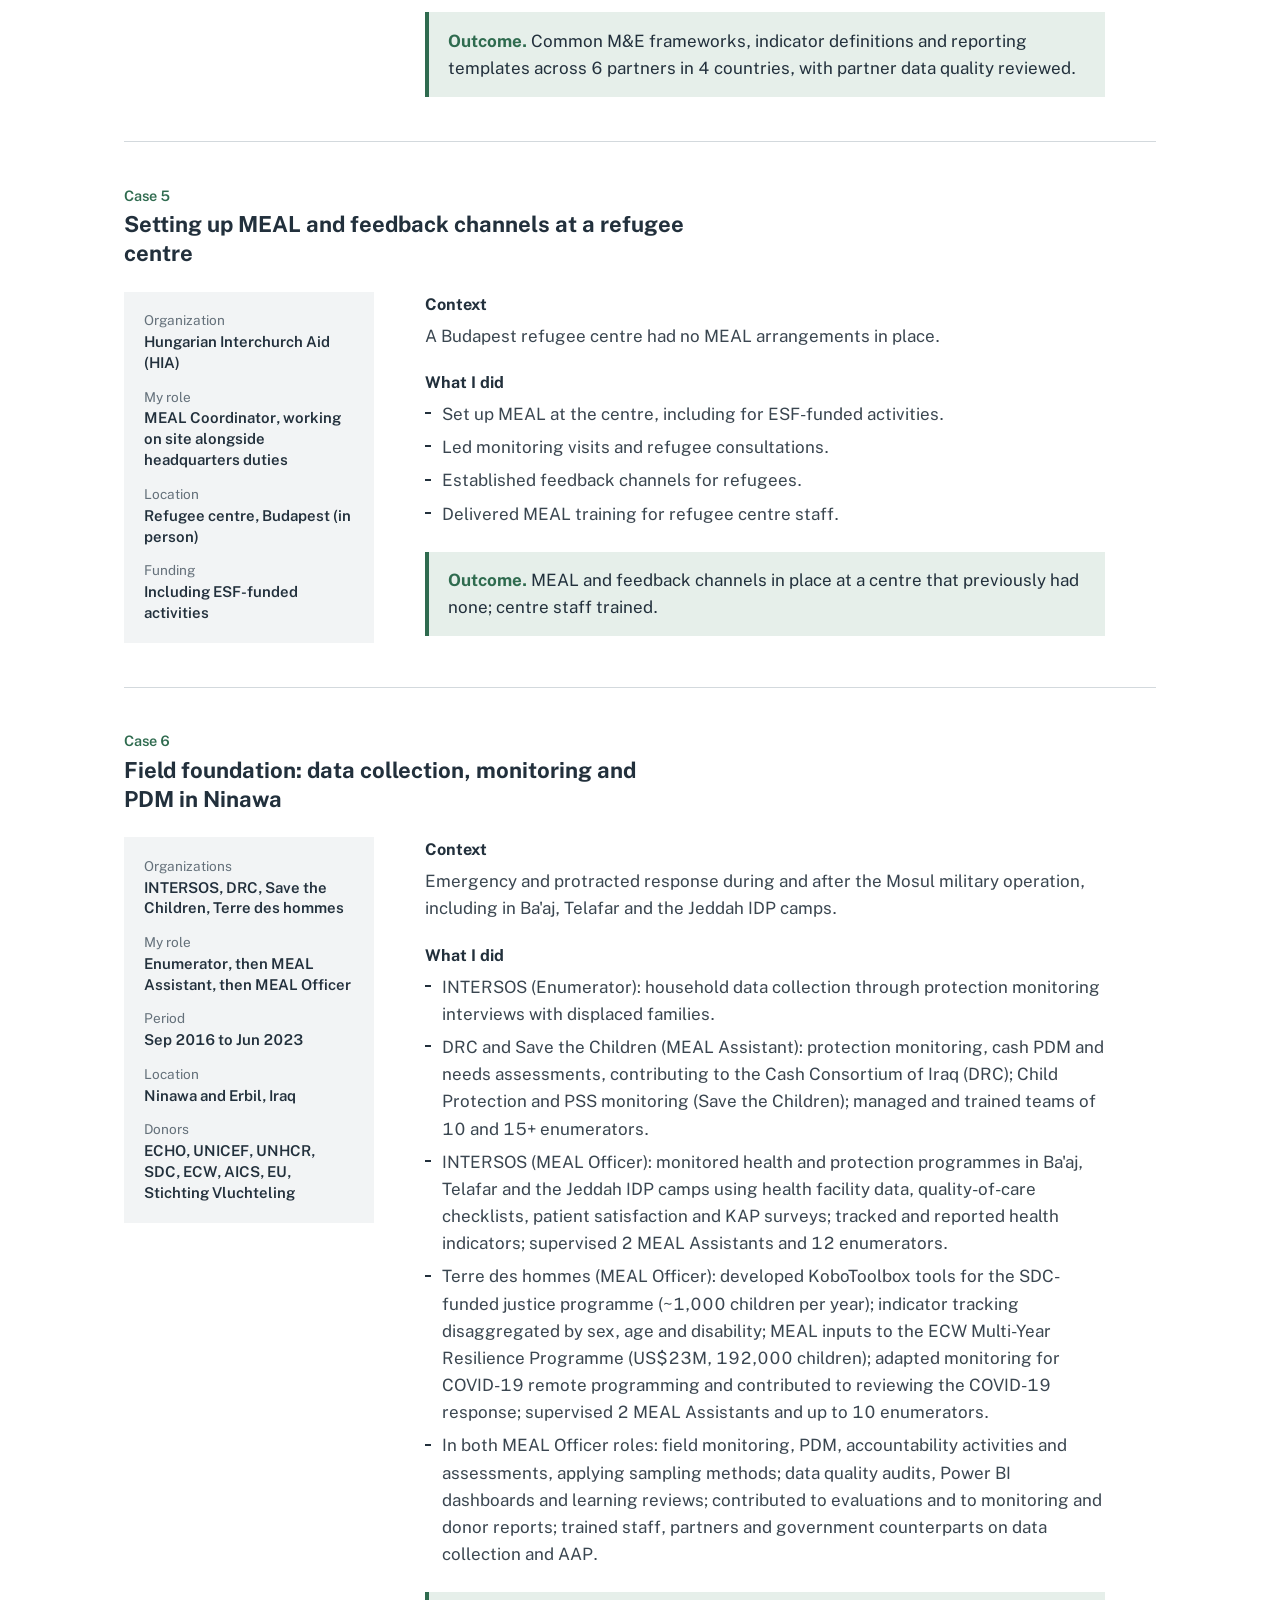
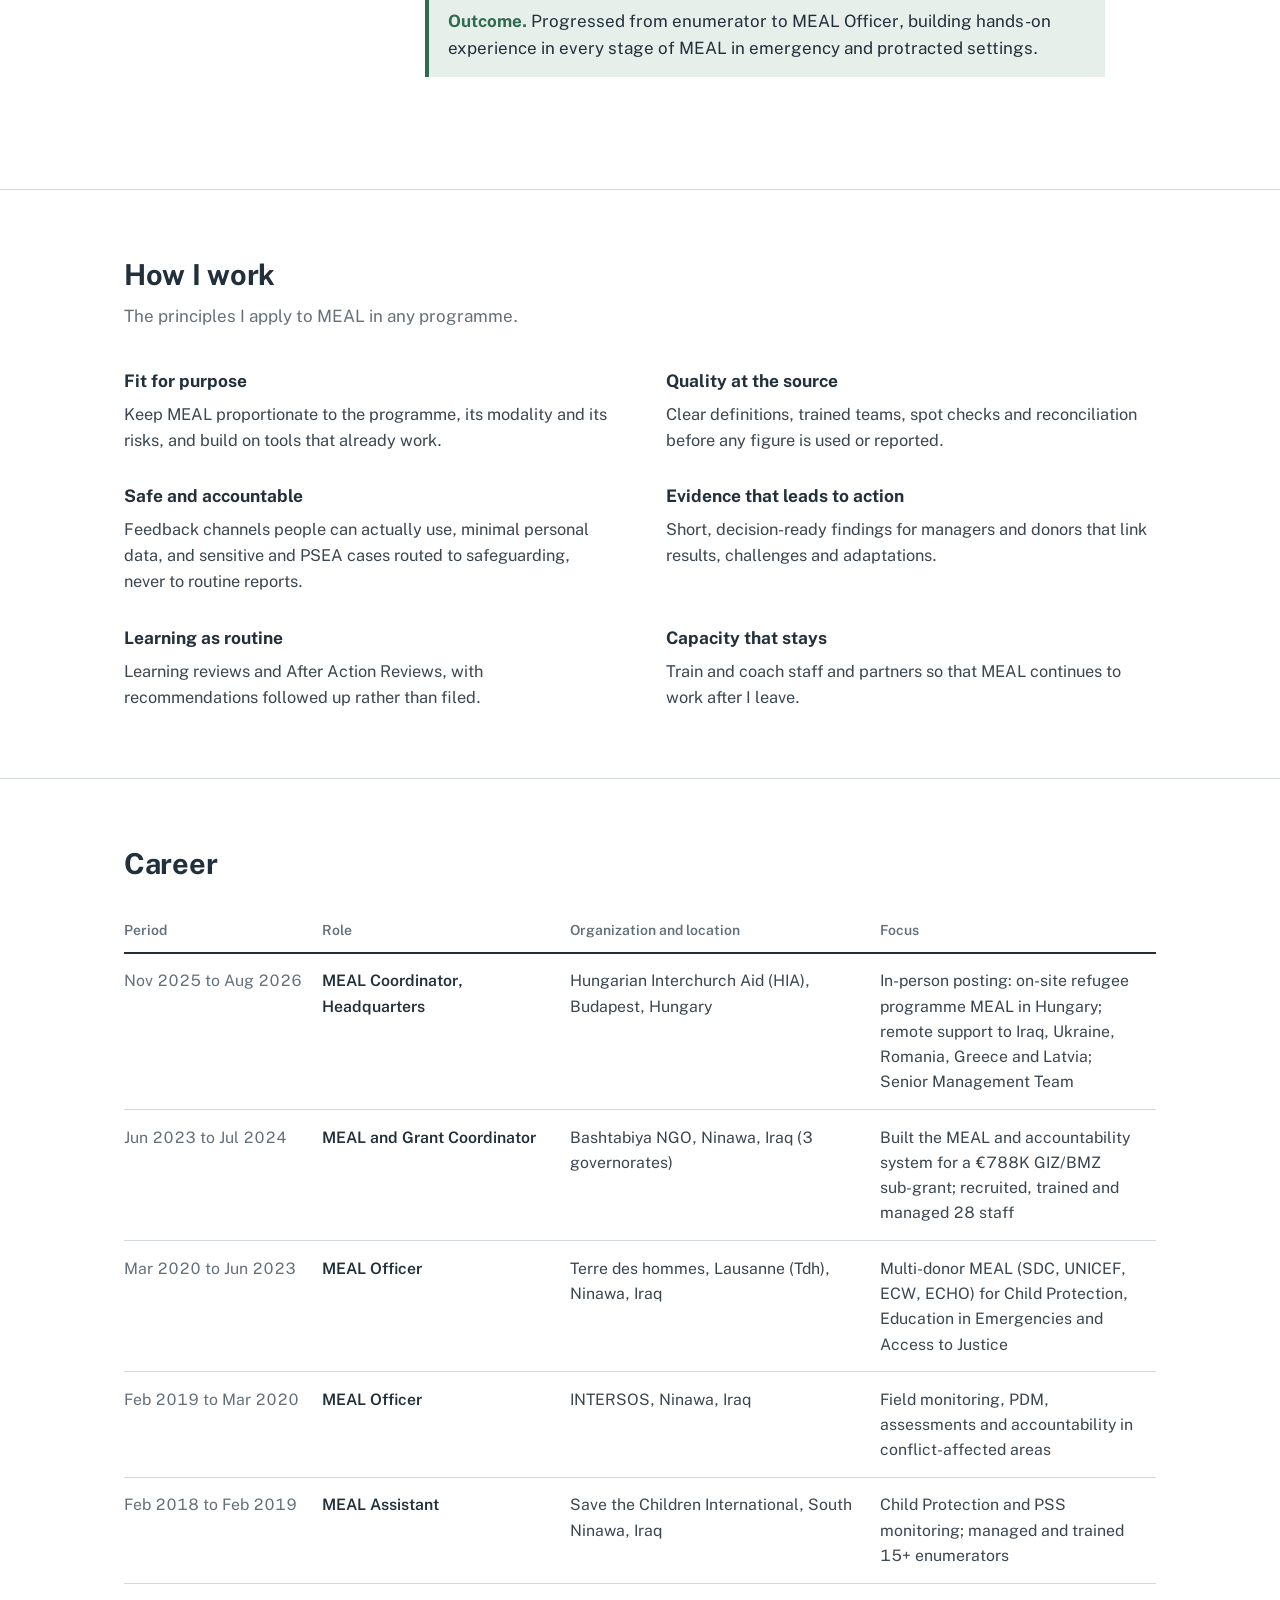
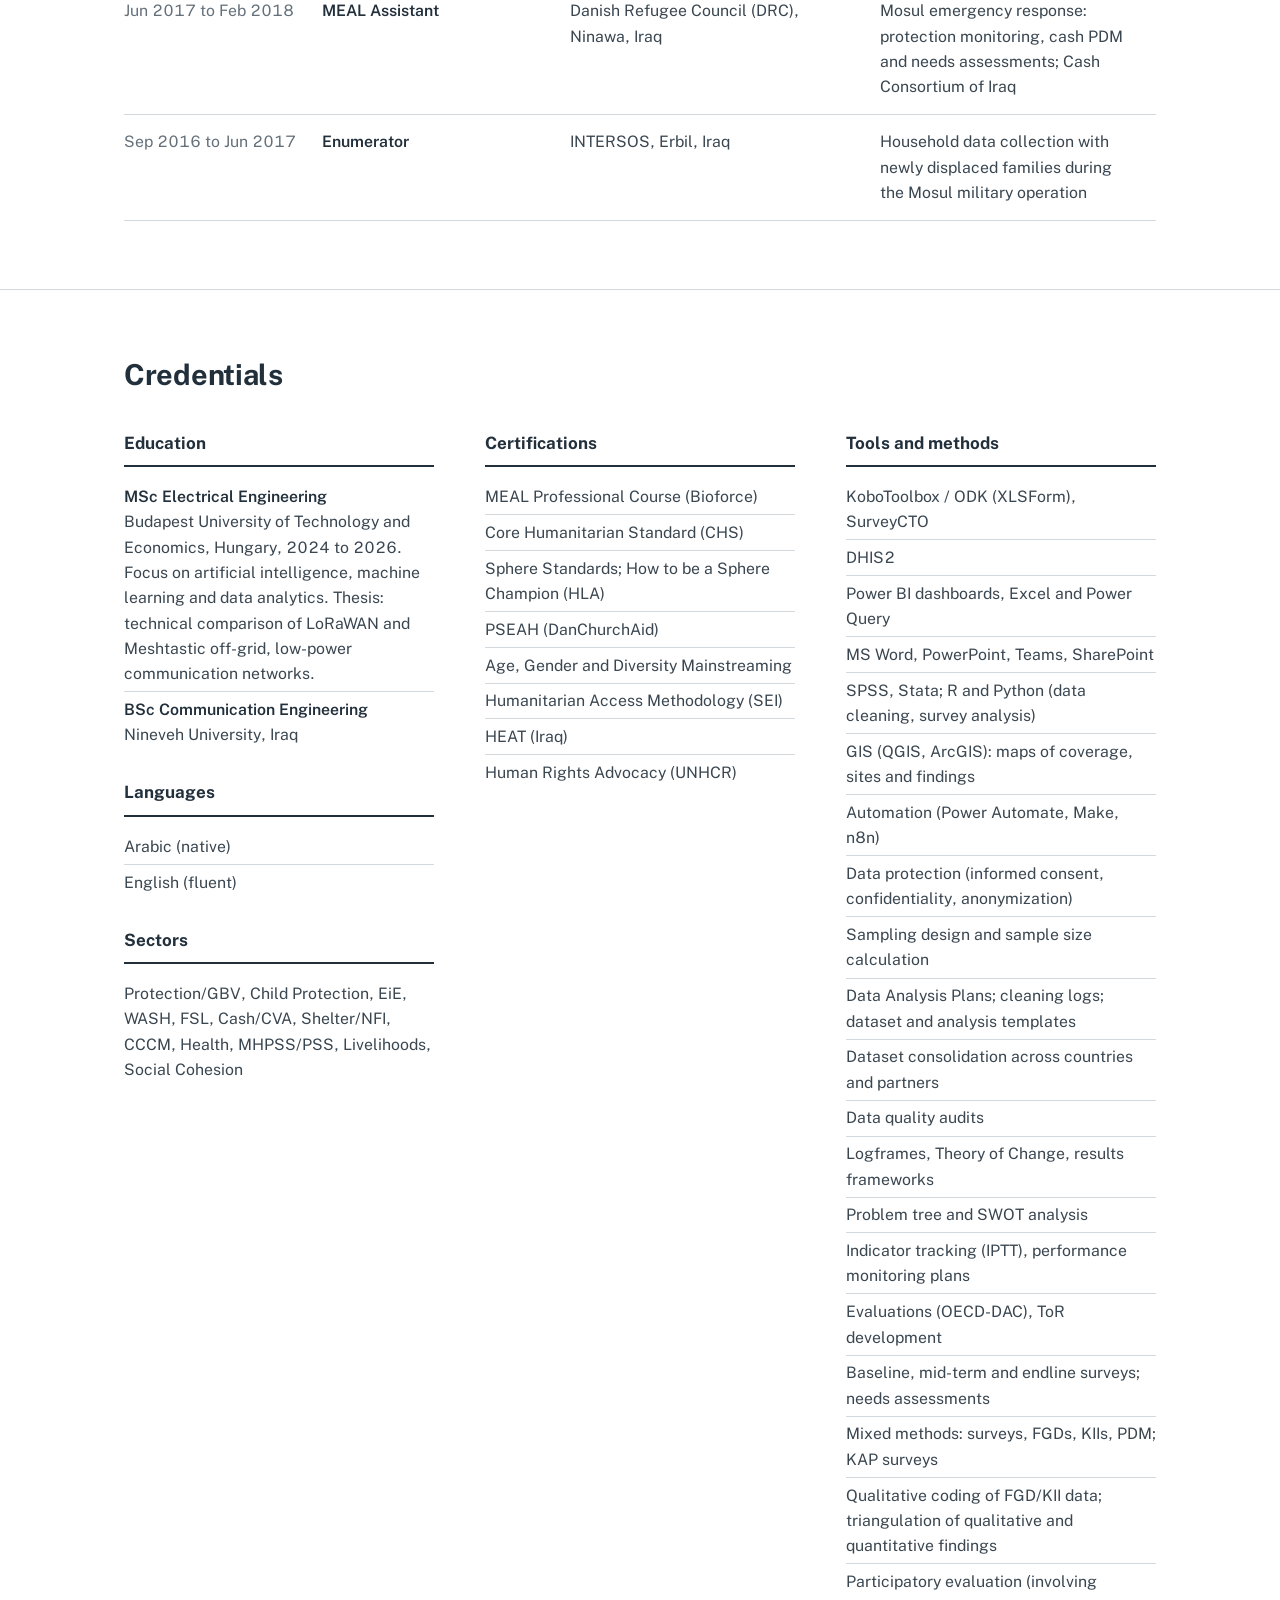
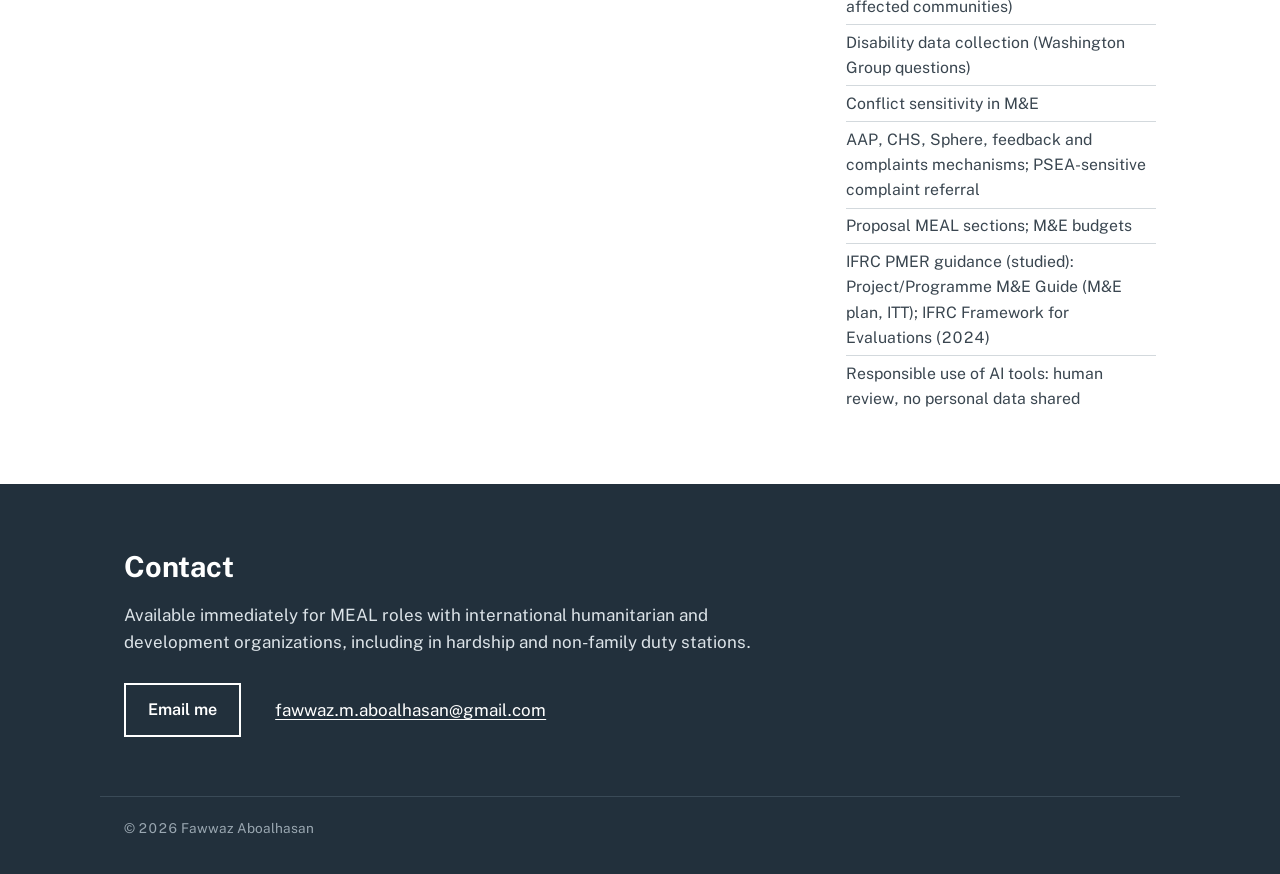
==== commit 0904a857: "Add files via upload" ====
--- a/index.html
+++ b/index.html
@@ -204,7 +204,7 @@
     <p class="lead">Nine years of humanitarian MEAL with international and national NGOs, from frontline data collection in the Mosul emergency response to headquarters MEAL leadership in Budapest. I build MEAL systems, lead evaluations and assessments, set up accountability mechanisms, and turn evidence into reporting that informs programme decisions.</p>
     <div class="status">
       <div><b>Available immediately</b>International deployment, including hardship and non-family duty stations</div>
-      <div><b>Based in Erbil/Mosul, Iraq</b>Arabic (native), English (fluent)</div>
+      <div><b>Based in Erbil, Iraq</b>Arabic (native), English (fluent)</div>
     </div>
     <div class="actions">
       <a class="btn primary" href="#cases">Read the case studies</a>
@@ -239,6 +239,7 @@
             <td><ul>
               <li>Led the MEAL strategy and budget for a ~US$3M, 16+ project portfolio across 6 countries as a member of the headquarters Senior Management Team.</li>
               <li>Built a complete MEAL system from scratch for a &euro;788K GIZ/BMZ project in 3 governorates.</li>
+              <li>Contributed MEAL input to HIA's contingency and preparedness planning.</li>
               <li>Led Theory of Change and logframe drafting for US Department of State, EU CERV, ACT Alliance and GIZ/BMZ-funded programmes.</li>
               <li>Built performance monitoring plans, a consolidated indicator tracker across partners and countries, KoboToolbox forms and Power BI dashboards.</li>
             </ul></td>
@@ -257,18 +258,20 @@
           <tr>
             <th scope="row">Evaluation, assessment and learning</th>
             <td><ul>
-              <li>Led an independent evaluation of a &euro;480K programme (6,242 beneficiaries, 3 governorates) from ToR to report, managing the process and contributing to the evaluation work.</li>
+              <li>Led an independent evaluation of a &euro;480K recovery programme (6,242 beneficiaries, 3 governorates) from ToR to report, managing the process and contributing to the evaluation work.</li>
+              <li>Contributed to reviews of the Mosul emergency response and of the COVID-19 response (Terre des hommes).</li>
               <li>Led baseline, mid-term and endline assessments; as MEAL Officer, contributed to evaluations and assessments.</li>
               <li>Learning reviews, After Action Reviews, lessons-learned sessions and learning briefs; findings informed programme adaptation.</li>
             </ul></td>
             <td class="ref"><a href="#case-3">Case 3</a>, <a href="#case-2">2</a></td>
           </tr>
           <tr>
-            <th scope="row">Accountability and safeguarding</th>
+            <th scope="row">Accountability, safeguarding and compliance</th>
             <td><ul>
               <li>Built a CHS-aligned feedback and complaints mechanism across 3 governorates, and set up feedback channels at a refugee centre where none existed.</li>
               <li>Referred sensitive and PSEA complaints to safeguarding focal points and restricted access to personal data.</li>
               <li>Informed consent built into data collection tools; confidentiality and anonymization of personal data.</li>
+              <li>Supported donor audits and verifications (GIZ/BMZ, EU/ESF, ECHO, UNICEF, SDC, UNHCR).</li>
             </ul></td>
             <td class="ref"><a href="#case-2">Case 2</a>, <a href="#case-5">5</a></td>
           </tr>
@@ -277,7 +280,7 @@
             <td><ul>
               <li>Reviewed data quality across 6 consortium partners and ran data quality audits.</li>
               <li>Cleaned and analysed data in R and Python, and oversaw statistical analysis (Stata, R, Python, SPSS), using Data Analysis Plans and cleaning logs.</li>
-              <li>Consolidated partner and country data into common datasets and an indicator tracker (Excel/Power Query, Power BI).</li>
+              <li>Consolidated partner and country data into common datasets and an indicator tracker (Excel/Power Query, Power BI), working with information management colleagues.</li>
               <li>Tracked geographic and population coverage by sex, age, disability and location, and flagged gaps to management.</li>
             </ul></td>
             <td class="ref"><a href="#case-4">Case 4</a>, <a href="#case-2">2</a></td>
@@ -285,8 +288,9 @@
           <tr>
             <th scope="row">Reporting, donors and proposals</th>
             <td><ul>
-              <li>Prepared aggregated portfolio reporting across projects and countries, project MEAL reports, and narrative and results reports to the donor.</li>
-              <li>Represented HIA on MEAL in donor meetings; wrote executive summaries and presented findings to management and donors.</li>
+              <li>Produced or consolidated 20+ donor and MEAL reports a year at HIA: aggregated portfolio reporting across projects and countries, and project MEAL reports; prepared narrative and results reports to the donor at Bashtabiya.</li>
+              <li>Worked with finance and grants colleagues to keep narrative, indicator and financial reporting consistent.</li>
+              <li>Represented HIA on MEAL in donor meetings; wrote executive summaries and gave professional presentations to senior management, donors, partners and staff.</li>
               <li>Wrote the MEAL sections of 3 donor proposals and prepared M&amp;E budgets for proposals.</li>
               <li>Worked with 10+ institutional donors, including ECHO, EU, US Department of State, UNICEF and GIZ/BMZ.</li>
             </ul></td>
@@ -297,7 +301,7 @@
             <td><ul>
               <li>Trained and managed 75+ MEAL staff and enumerators across 5 organizations; strengthened MEAL capacity of ~20 headquarters staff and, remotely, the Iraq and Ukraine country teams.</li>
               <li>Recruitment, induction, performance appraisals, individual development plans and leave management; one-to-one mentoring of MEAL officers and assistants.</li>
-              <li>Coached 6 partner MEAL focal points; trained staff on data collection, data quality and AAP.</li>
+              <li>Coached 6 partner MEAL focal points; trained staff, partners and government counterparts on data collection, data quality and AAP.</li>
             </ul></td>
             <td class="ref"><a href="#case-1">Case 1</a>, <a href="#case-2">2</a>, <a href="#case-4">4</a>, <a href="#case-6">6</a></td>
           </tr>
@@ -327,11 +331,11 @@
           <p>HIA's internationally funded portfolio covered Iraq, Ukraine, Romania, Greece, Latvia and Hungary. I was MEAL lead for all internationally funded projects.</p>
           <h4>What I did</h4>
           <ul>
-            <li>Led the portfolio MEAL strategy and budget as a member of the headquarters Senior Management Team, and represented HIA on MEAL in donor meetings.</li>
+            <li>Led the portfolio MEAL strategy and budget as a member of the headquarters Senior Management Team, represented HIA on MEAL in donor meetings, and contributed MEAL input to contingency and preparedness planning.</li>
             <li>Led Theory of Change and logframe drafting for Bridges of Resilience (US Department of State, US$1M, Ukraine), the EU CERV consortium and 12 ACT Alliance sub-grants, and designed the assessment frameworks for Bridges of Resilience and the ACT sub-grants.</li>
             <li>Built portfolio tools: performance monitoring plans, a consolidated indicator tracker across partners and countries, KoboToolbox forms, Power BI dashboards and cross-mission donor reporting systems.</li>
             <li>Designed sampling and oversaw PDM, surveys, FGDs and KIIs; consolidated partner and country data and analysed it in R and Python, using Data Analysis Plans, cleaning logs and data quality audits.</li>
-            <li>Prepared aggregated portfolio reporting and project MEAL reports, contributed to donor reports, and wrote the MEAL sections of 3 donor proposals.</li>
+            <li>Produced or consolidated 20+ donor and MEAL reports a year, including aggregated portfolio reporting and project MEAL reports; supported EU and ESF verifications; wrote the MEAL sections of 3 donor proposals.</li>
             <li>Strengthened MEAL capacity of ~20 headquarters staff in the International Department and Fundraising team through training, and provided remote MEAL capacity support to the Iraq and Ukraine country teams.</li>
             <li>Wrote learning briefs and presented learning to HQ and regional teams; carried out close-out: final donor reports, learning events, data archiving and handover.</li>
           </ul>
@@ -358,16 +362,16 @@
             <li>Established a CHS-aligned feedback and complaints mechanism; analysed feedback trends for management; referred sensitive and PSEA complaints to safeguarding focal points and restricted access to personal data.</li>
             <li>Led baseline, mid-term and endline assessments, and designed sampling for them and for KAP surveys; oversaw field monitoring, PDM and statistical analysis (Stata, R, Python, SPSS); ran data quality audits and built Power BI dashboards.</li>
             <li>Tracked geographic and population coverage by sex, age, disability and location, and flagged gaps to management.</li>
-            <li>Recruited, trained and managed 28 staff; trained staff on data collection, data quality and AAP; assessed partner MEAL capacity and ran regular partner meetings.</li>
+            <li>Recruited, onboarded, trained and managed 28 staff, with performance appraisals and individual development plans; trained staff, partners and government counterparts on data collection, data quality and AAP; assessed partner MEAL capacity and ran regular partner meetings.</li>
             <li>Represented Bashtabiya in Protection, Education and Health cluster meetings; facilitated learning reviews and tracked follow-up of recommendations.</li>
-            <li>Prepared project MEAL reports and narrative and results reports to the donor, and carried out close-out: final donor reports, learning events, data archiving and handover.</li>
+            <li>Prepared project MEAL reports and narrative and results reports to the donor, keeping narrative, indicator and financial reporting consistent with finance colleagues; supported donor audit and verification; carried out close-out: final donor reports, learning events, data archiving and handover.</li>
           </ul>
           <p class="outcome"><b>Outcome.</b> A complete MEAL and accountability system for a &euro;788K project in 3 governorates; findings informed programme adaptation.</p>
         </div>
       </article>
 
       <article class="case" id="case-3">
-        <h3><span class="n">Case 3</span>Leading an independent evaluation from ToR to report</h3>
+        <h3><span class="n">Case 3</span>Leading an independent evaluation of a recovery programme from ToR to report</h3>
         <dl class="facts">
           <div><dt>Organization</dt><dd>Hungarian Interchurch Aid (HIA)</dd></div>
           <div><dt>My role</dt><dd>Evaluation lead, full cycle: managed the process and contributed to the evaluation work</dd></div>
@@ -376,7 +380,7 @@
         </dl>
         <div class="narrative">
           <h4>Context</h4>
-          <p>Independent evaluation of a &euro;480K programme reaching 6,242 beneficiaries in 3 governorates of Northern Iraq.</p>
+          <p>Independent evaluation of a &euro;480K recovery programme reaching 6,242 beneficiaries in 3 governorates of Northern Iraq.</p>
           <h4>What I did</h4>
           <ul>
             <li>Developed the Terms of Reference and methodology.</li>
@@ -449,8 +453,8 @@
             <li>INTERSOS (Enumerator): household data collection through protection monitoring interviews with displaced families.</li>
             <li>DRC and Save the Children (MEAL Assistant): protection monitoring, cash PDM and needs assessments, contributing to the Cash Consortium of Iraq (DRC); Child Protection and PSS monitoring (Save the Children); managed and trained teams of 10 and 15+ enumerators.</li>
             <li>INTERSOS (MEAL Officer): monitored health and protection programmes in Ba'aj, Telafar and the Jeddah IDP camps using health facility data, quality-of-care checklists, patient satisfaction and KAP surveys; tracked and reported health indicators; supervised 2 MEAL Assistants and 12 enumerators.</li>
-            <li>Terre des hommes (MEAL Officer): developed KoboToolbox tools for the SDC-funded justice programme (~1,000 children per year); indicator tracking disaggregated by sex, age and disability; MEAL inputs to the ECW Multi-Year Resilience Programme (US$23M, 192,000 children); adapted monitoring for COVID-19 remote programming; supervised 2 MEAL Assistants and up to 10 enumerators.</li>
-            <li>In both MEAL Officer roles: field monitoring, PDM, accountability activities and assessments, applying sampling methods; data quality audits, Power BI dashboards and learning reviews; contributed to evaluations and to monitoring and donor reports; trained staff on data collection and AAP.</li>
+            <li>Terre des hommes (MEAL Officer): developed KoboToolbox tools for the SDC-funded justice programme (~1,000 children per year); indicator tracking disaggregated by sex, age and disability; MEAL inputs to the ECW Multi-Year Resilience Programme (US$23M, 192,000 children); adapted monitoring for COVID-19 remote programming and contributed to reviewing the COVID-19 response; supervised 2 MEAL Assistants and up to 10 enumerators.</li>
+            <li>In both MEAL Officer roles: field monitoring, PDM, accountability activities and assessments, applying sampling methods; data quality audits, Power BI dashboards and learning reviews; contributed to evaluations and to monitoring and donor reports; trained staff, partners and government counterparts on data collection and AAP.</li>
           </ul>
           <p class="outcome"><b>Outcome.</b> Progressed from enumerator to MEAL Officer, building hands-on experience in every stage of MEAL in emergency and protracted settings.</p>
         </div>
@@ -502,13 +506,13 @@
       <div>
         <h3>Education</h3>
         <ul>
-          <li><span class="deg">MSc Electrical Engineering</span><br>Budapest University of Technology and Economics, Hungary, 2024 to 2026. Focus on artificial intelligence, machine learning and data analytics.</li>
+          <li><span class="deg">MSc Electrical Engineering</span><br>Budapest University of Technology and Economics, Hungary, 2024 to 2026. Focus on artificial intelligence, machine learning and data analytics. Thesis: technical comparison of LoRaWAN and Meshtastic off-grid, low-power communication networks.</li>
           <li><span class="deg">BSc Communication Engineering</span><br>Nineveh University, Iraq</li>
         </ul>
         <h3 style="margin-top:1.6rem">Languages</h3>
         <ul><li>Arabic (native)</li><li>English (fluent)</li></ul>
         <h3 style="margin-top:1.6rem">Sectors</h3>
-        <ul><li>Protection/GBV, Child Protection, EiE, WASH, FSL, Cash/CVA, Shelter/NFI, CCCM, Health, MHPSS/PSS, Livelihoods, Agriculture, Social Cohesion</li></ul>
+        <ul><li>Protection/GBV, Child Protection, EiE, WASH, FSL, Cash/CVA, Shelter/NFI, CCCM, Health, MHPSS/PSS, Livelihoods, Social Cohesion</li></ul>
       </div>
       <div>
         <h3>Certifications</h3>
@@ -550,6 +554,8 @@
           <li>Conflict sensitivity in M&amp;E</li>
           <li>AAP, CHS, Sphere, feedback and complaints mechanisms; PSEA-sensitive complaint referral</li>
           <li>Proposal MEAL sections; M&amp;E budgets</li>
+          <li>IFRC PMER guidance (studied): Project/Programme M&amp;E Guide (M&amp;E plan, ITT); IFRC Framework for Evaluations (2024)</li>
+          <li>Responsible use of AI tools: human review, no personal data shared</li>
         </ul>
       </div>
     </div>
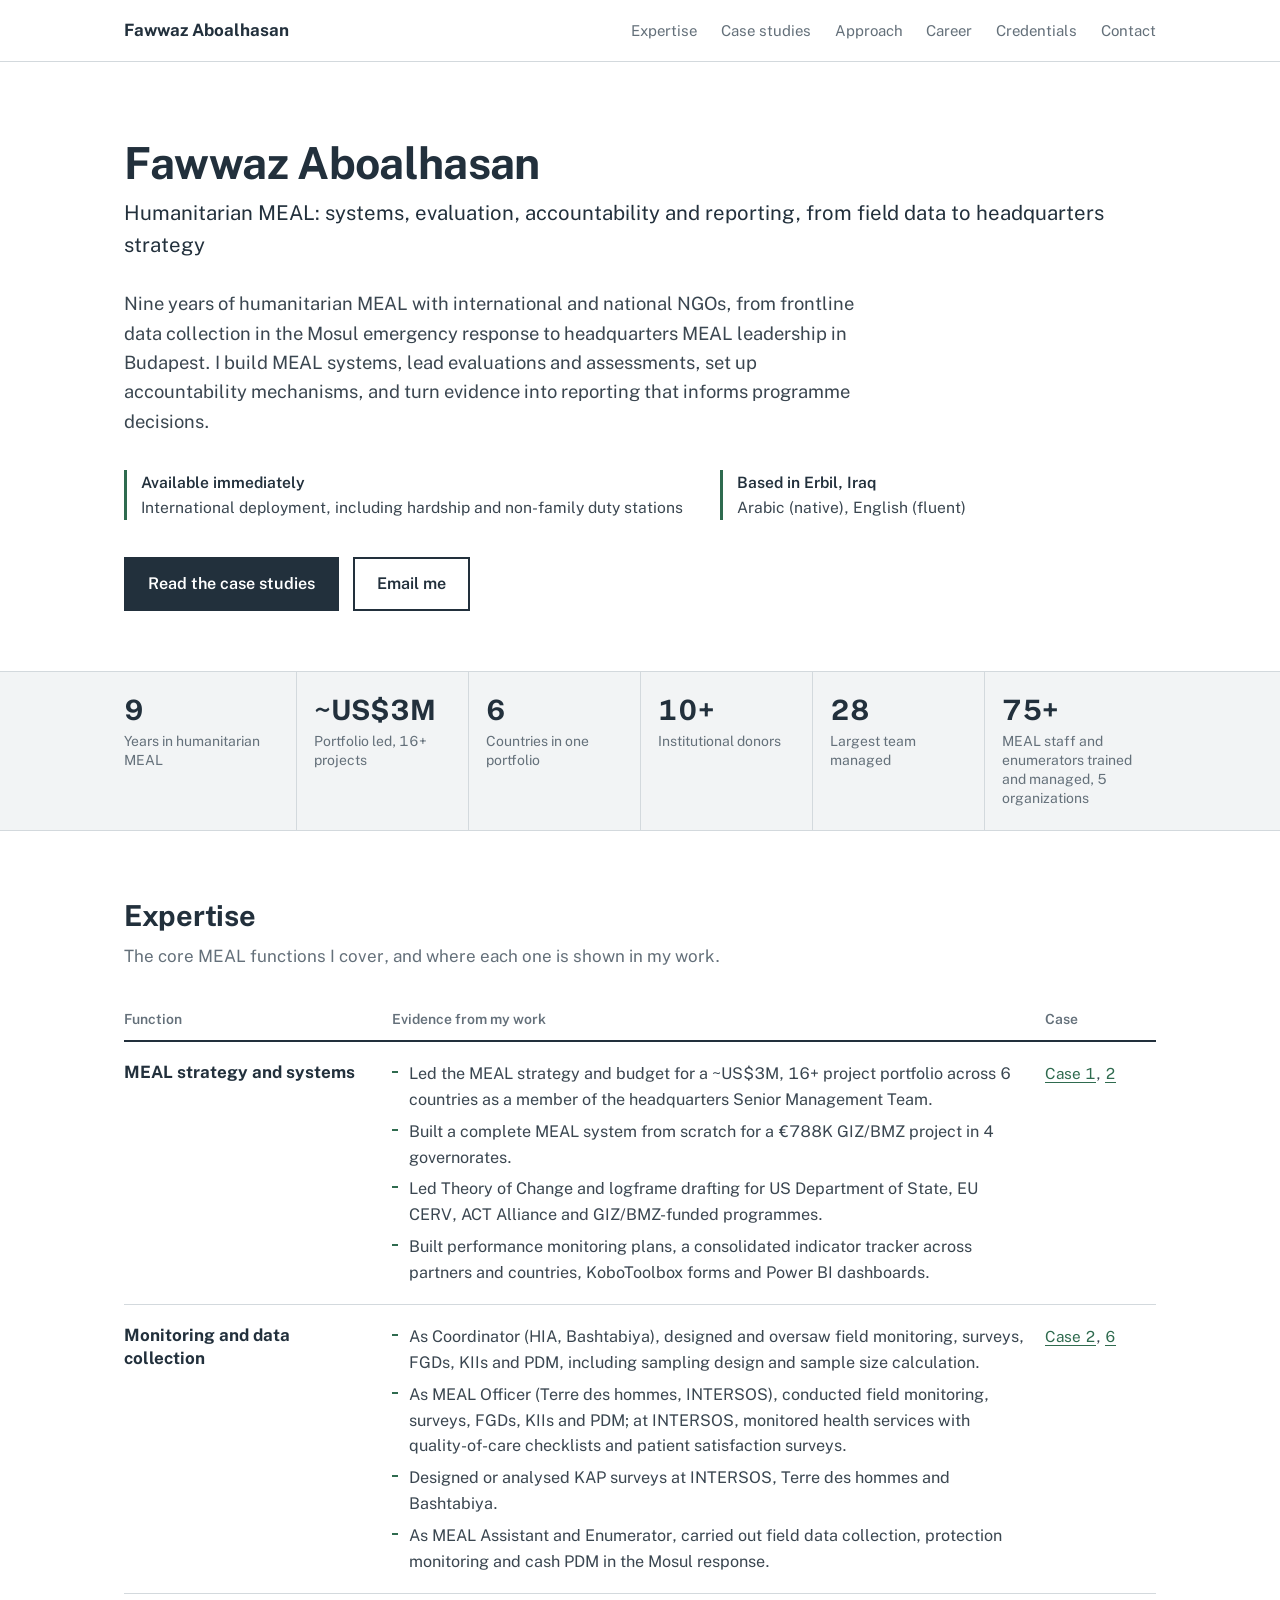
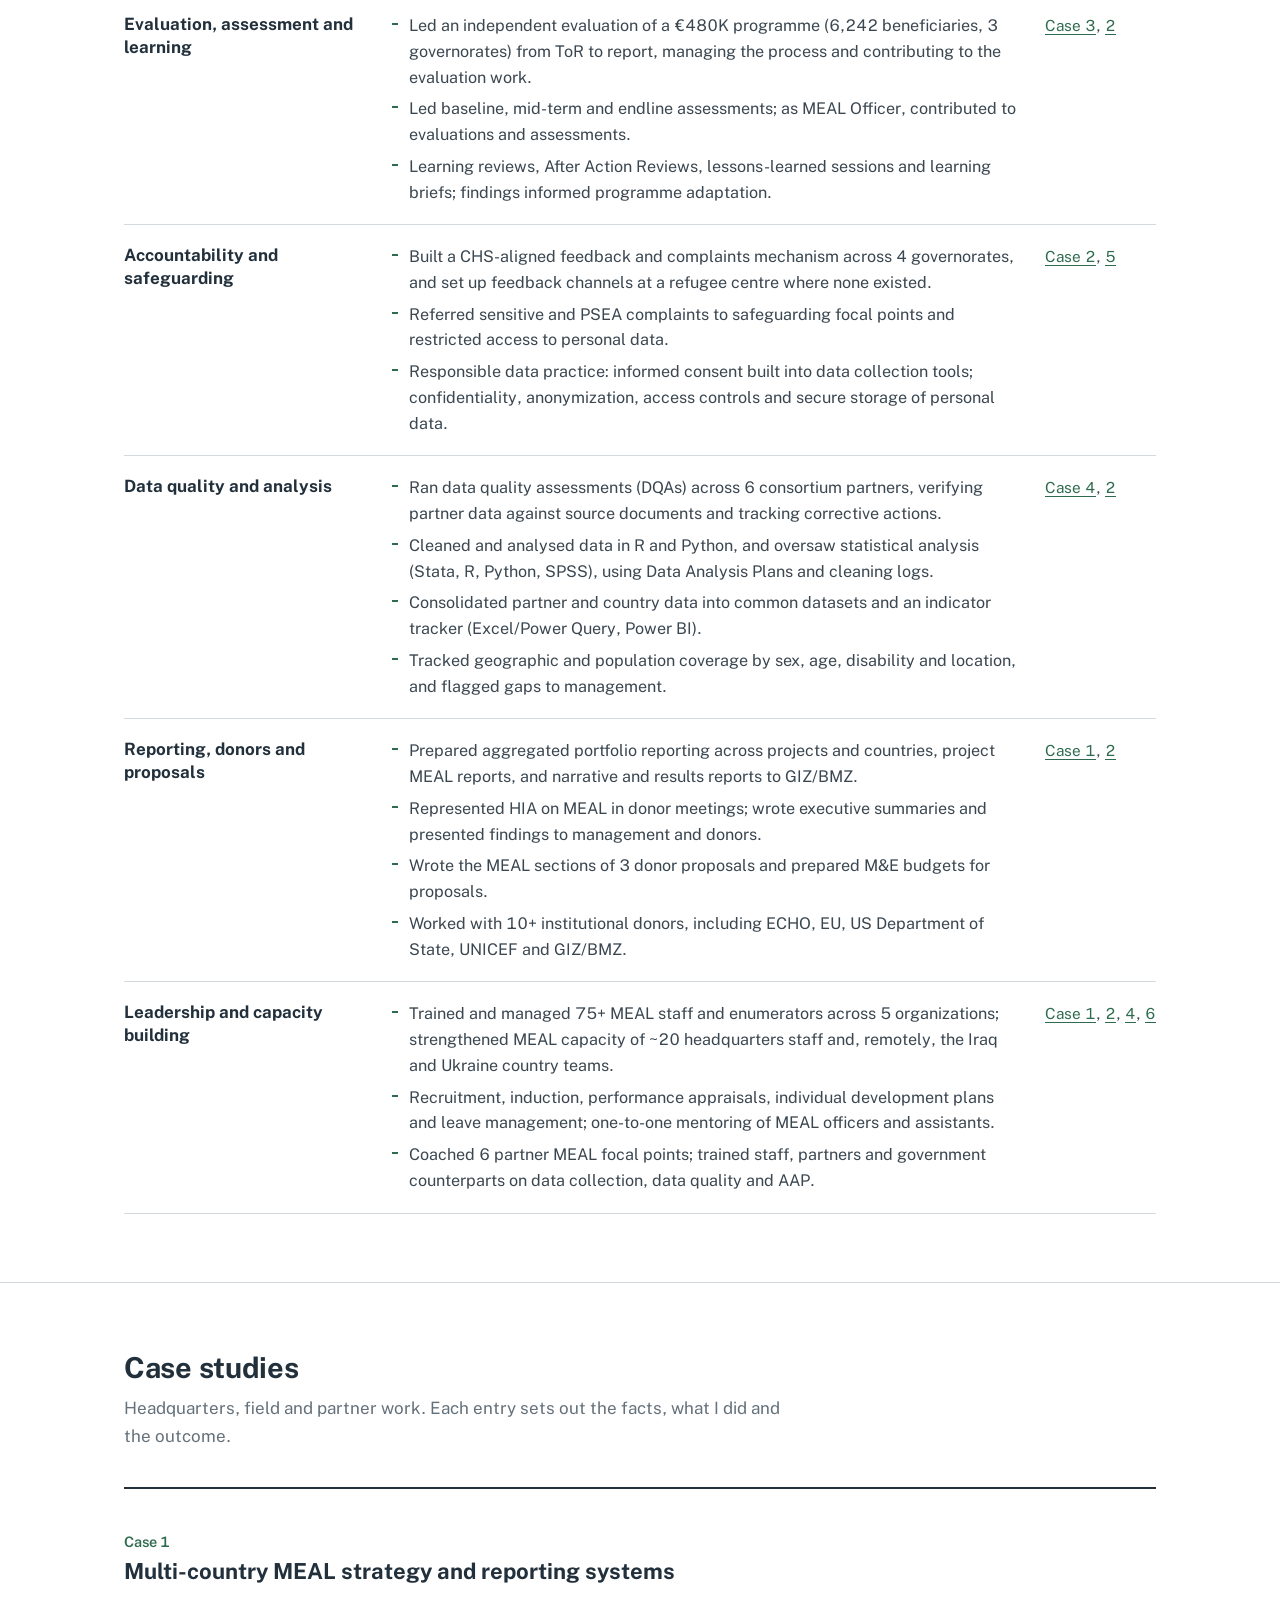
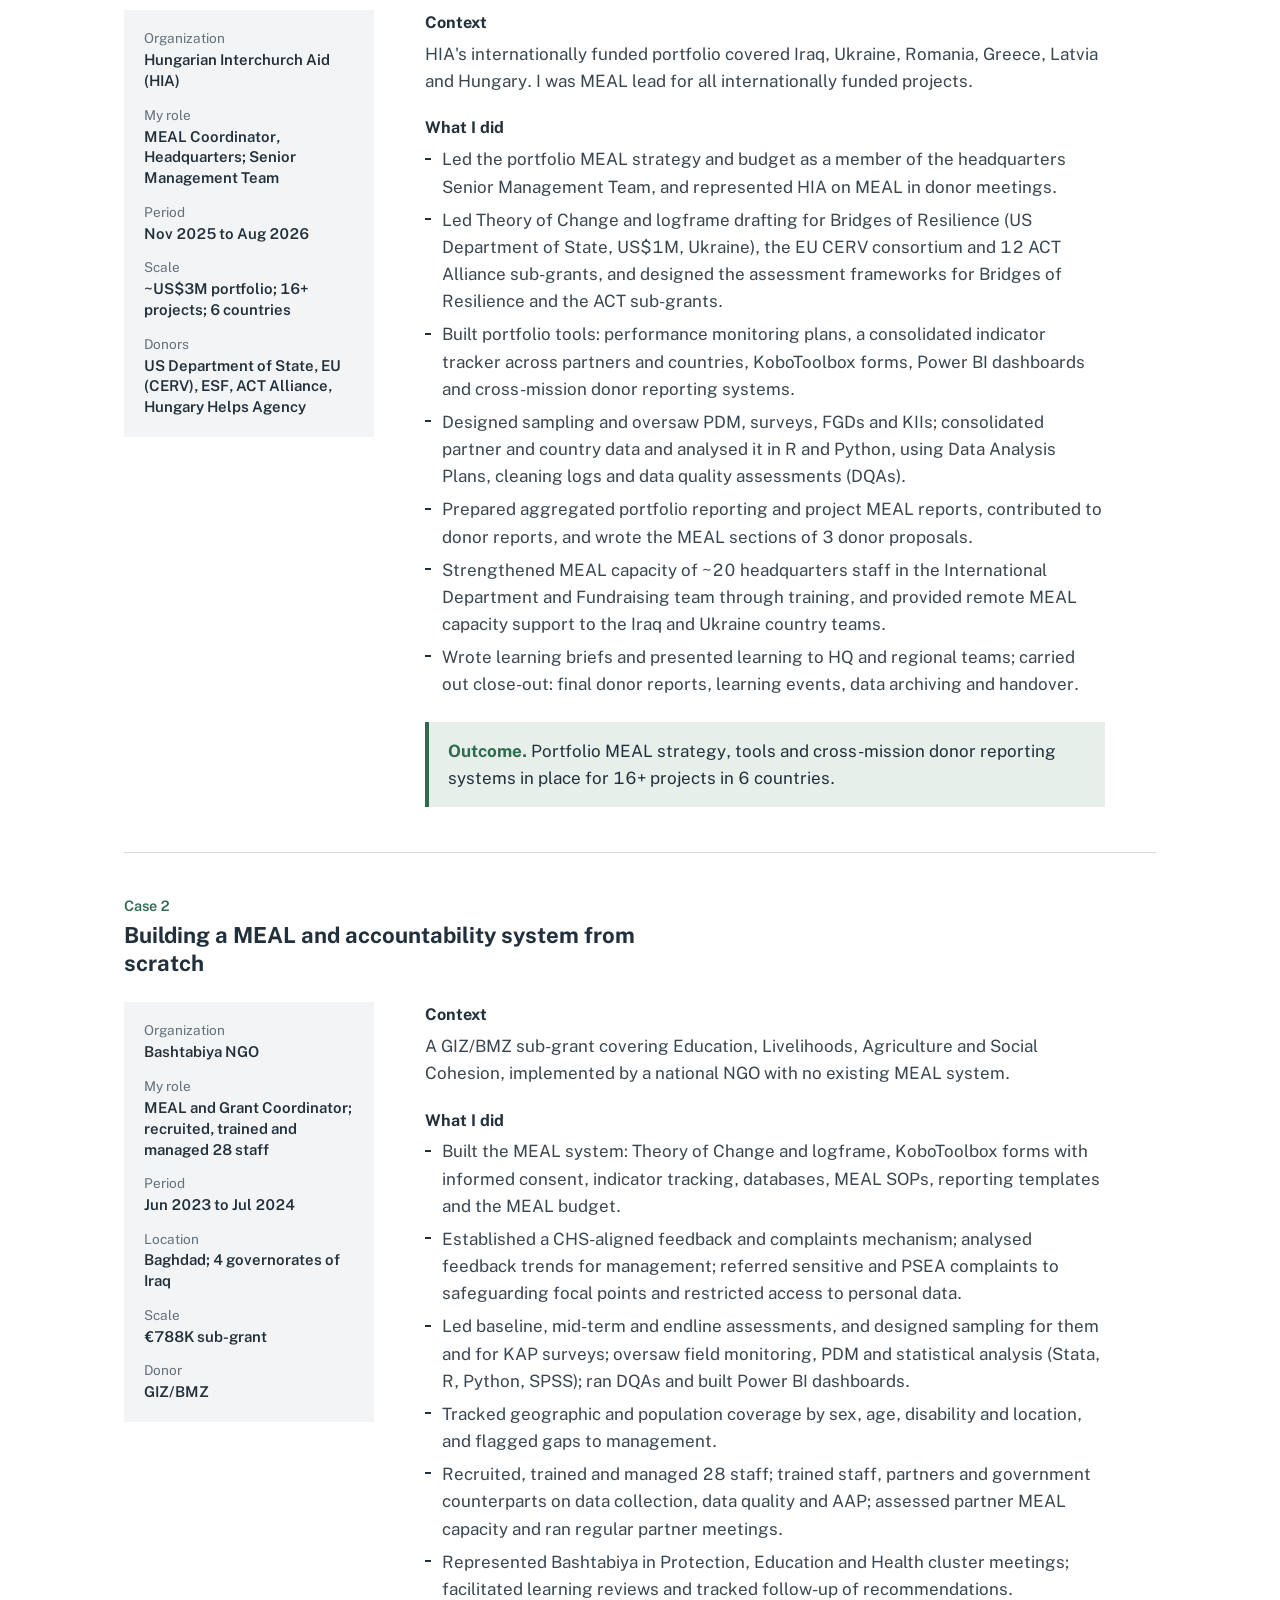
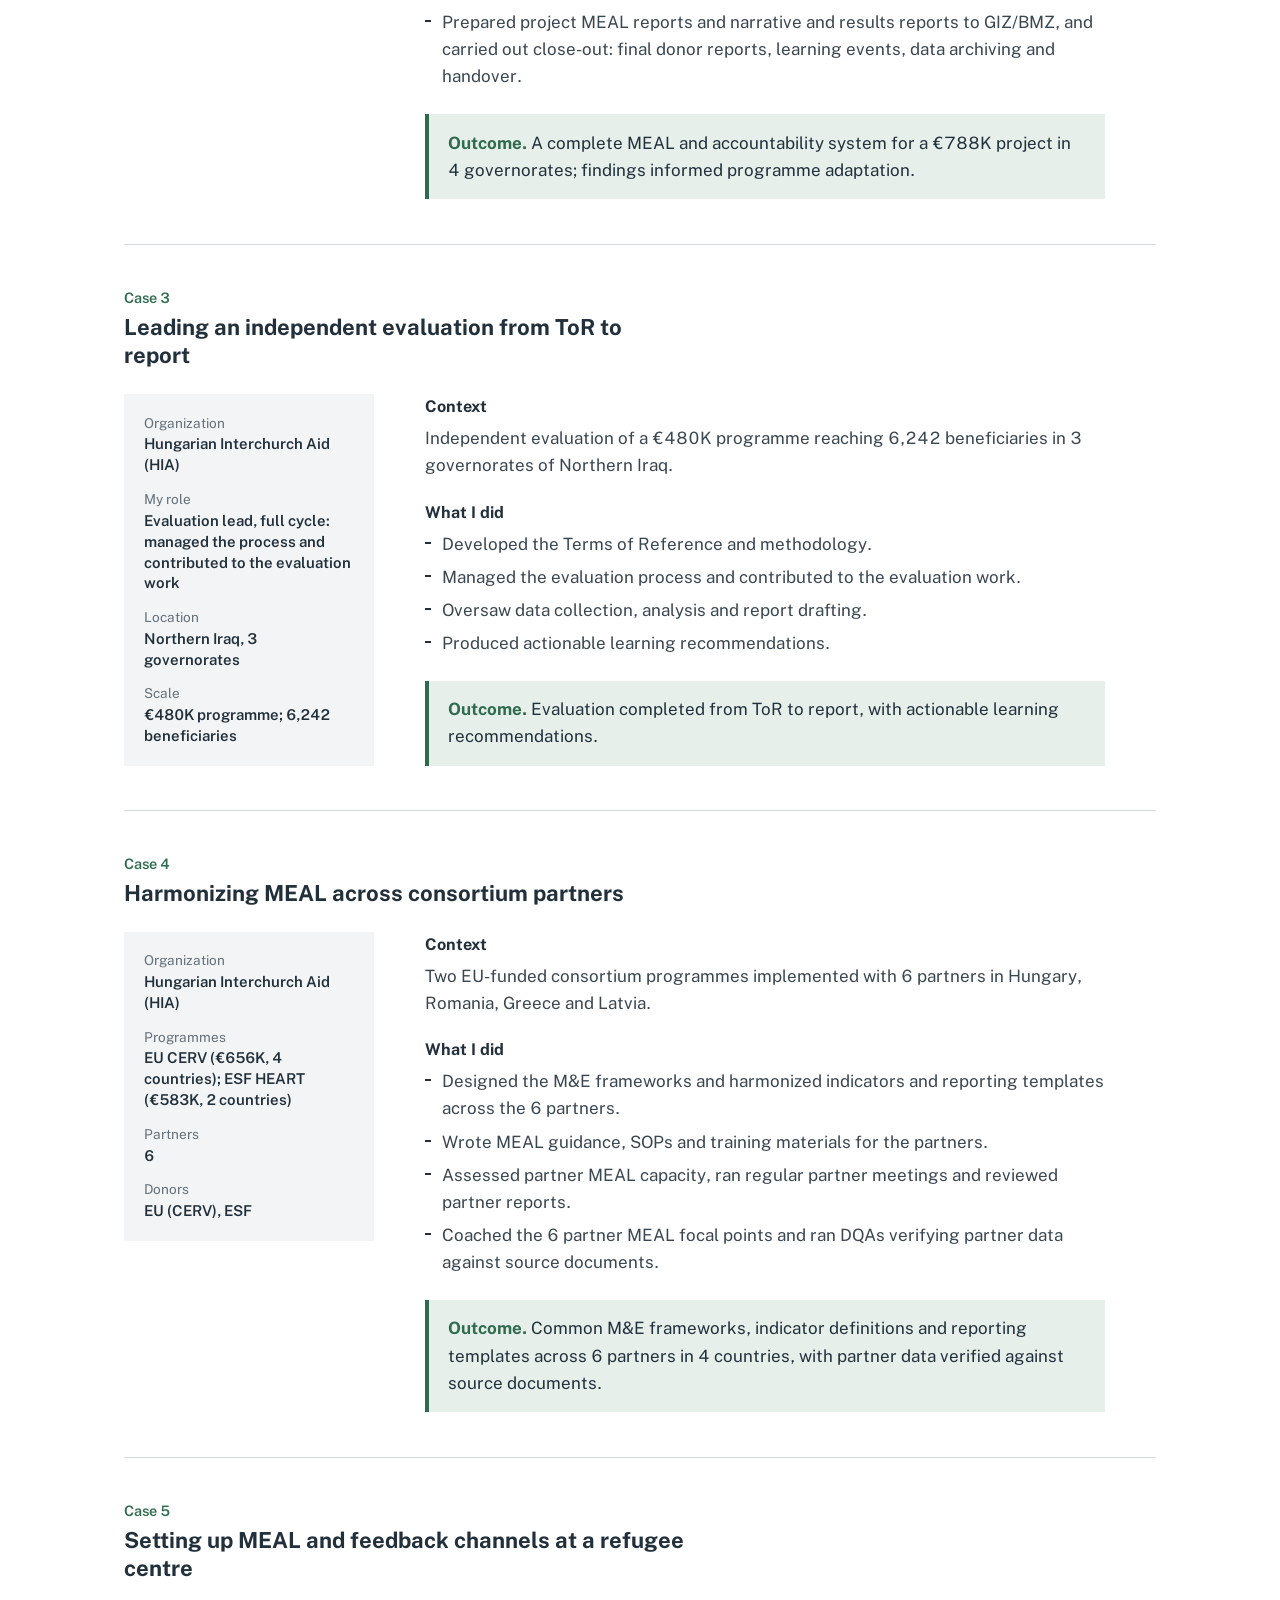
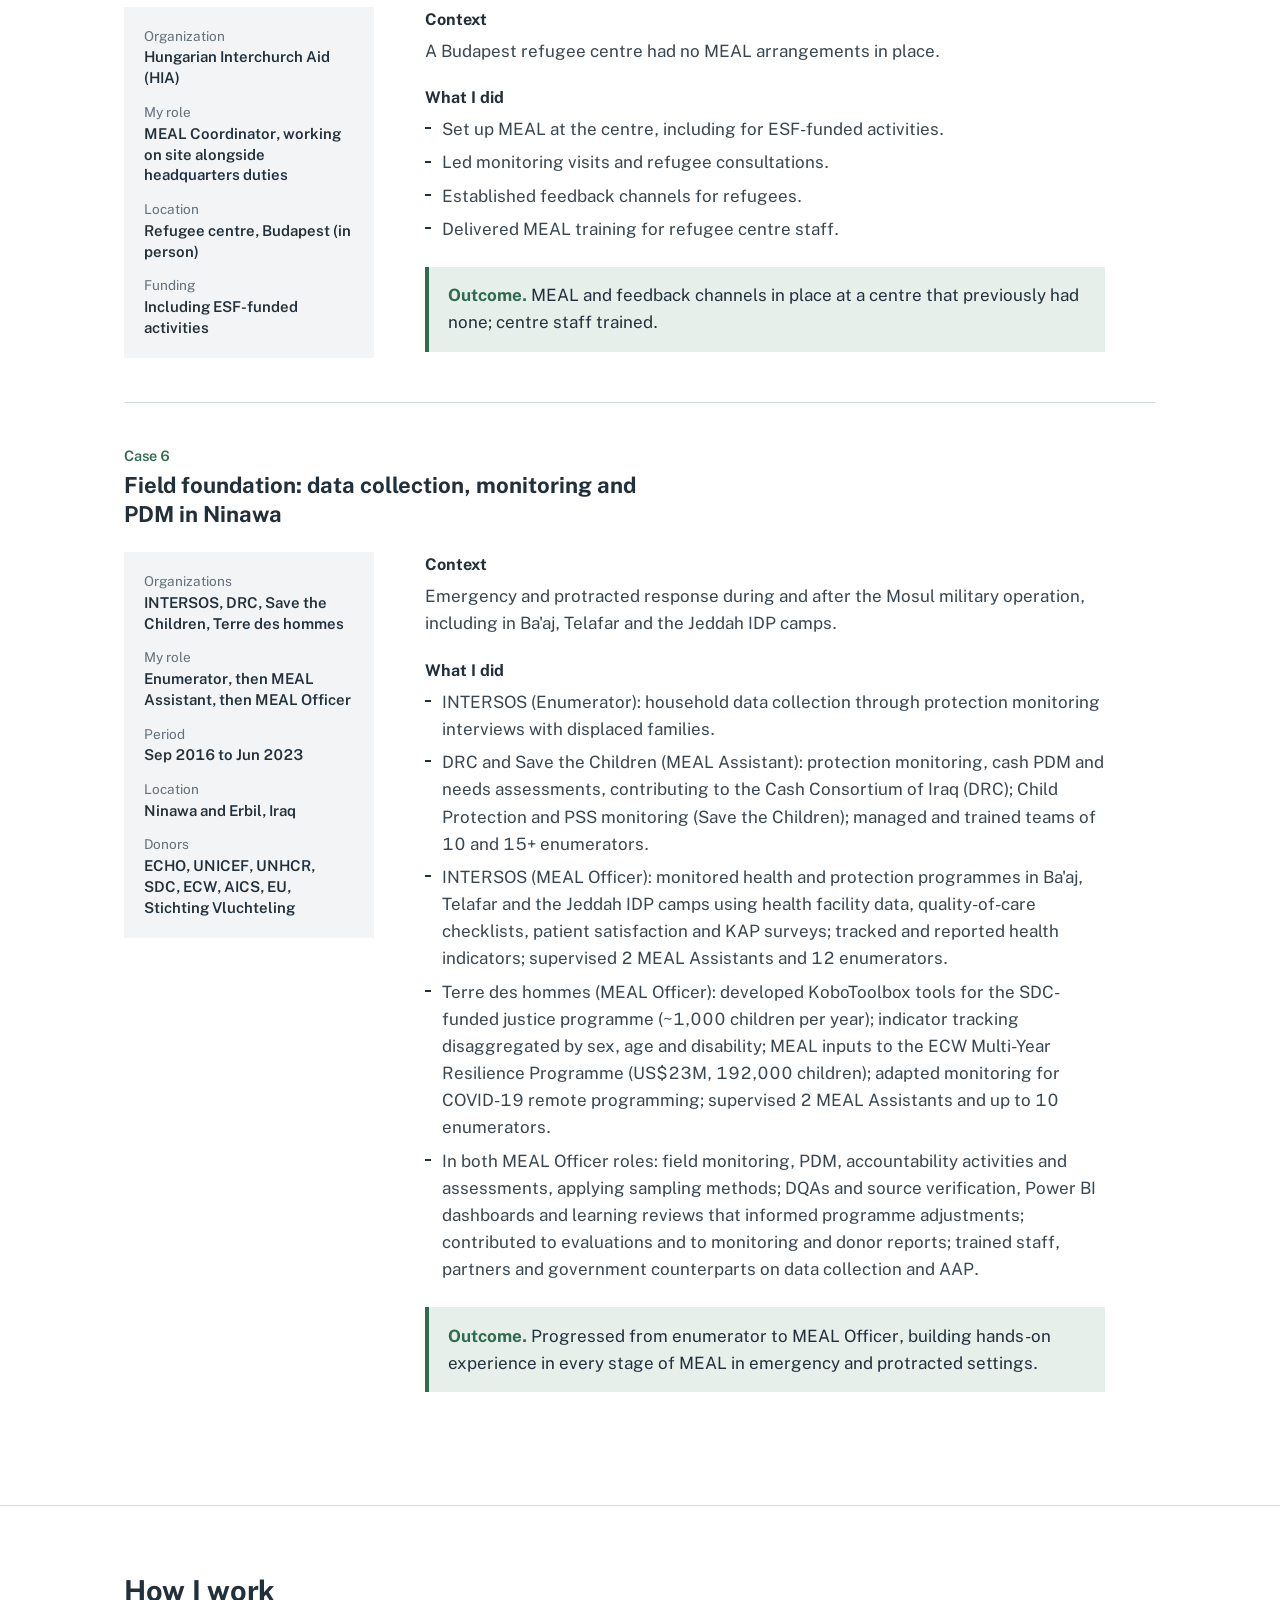
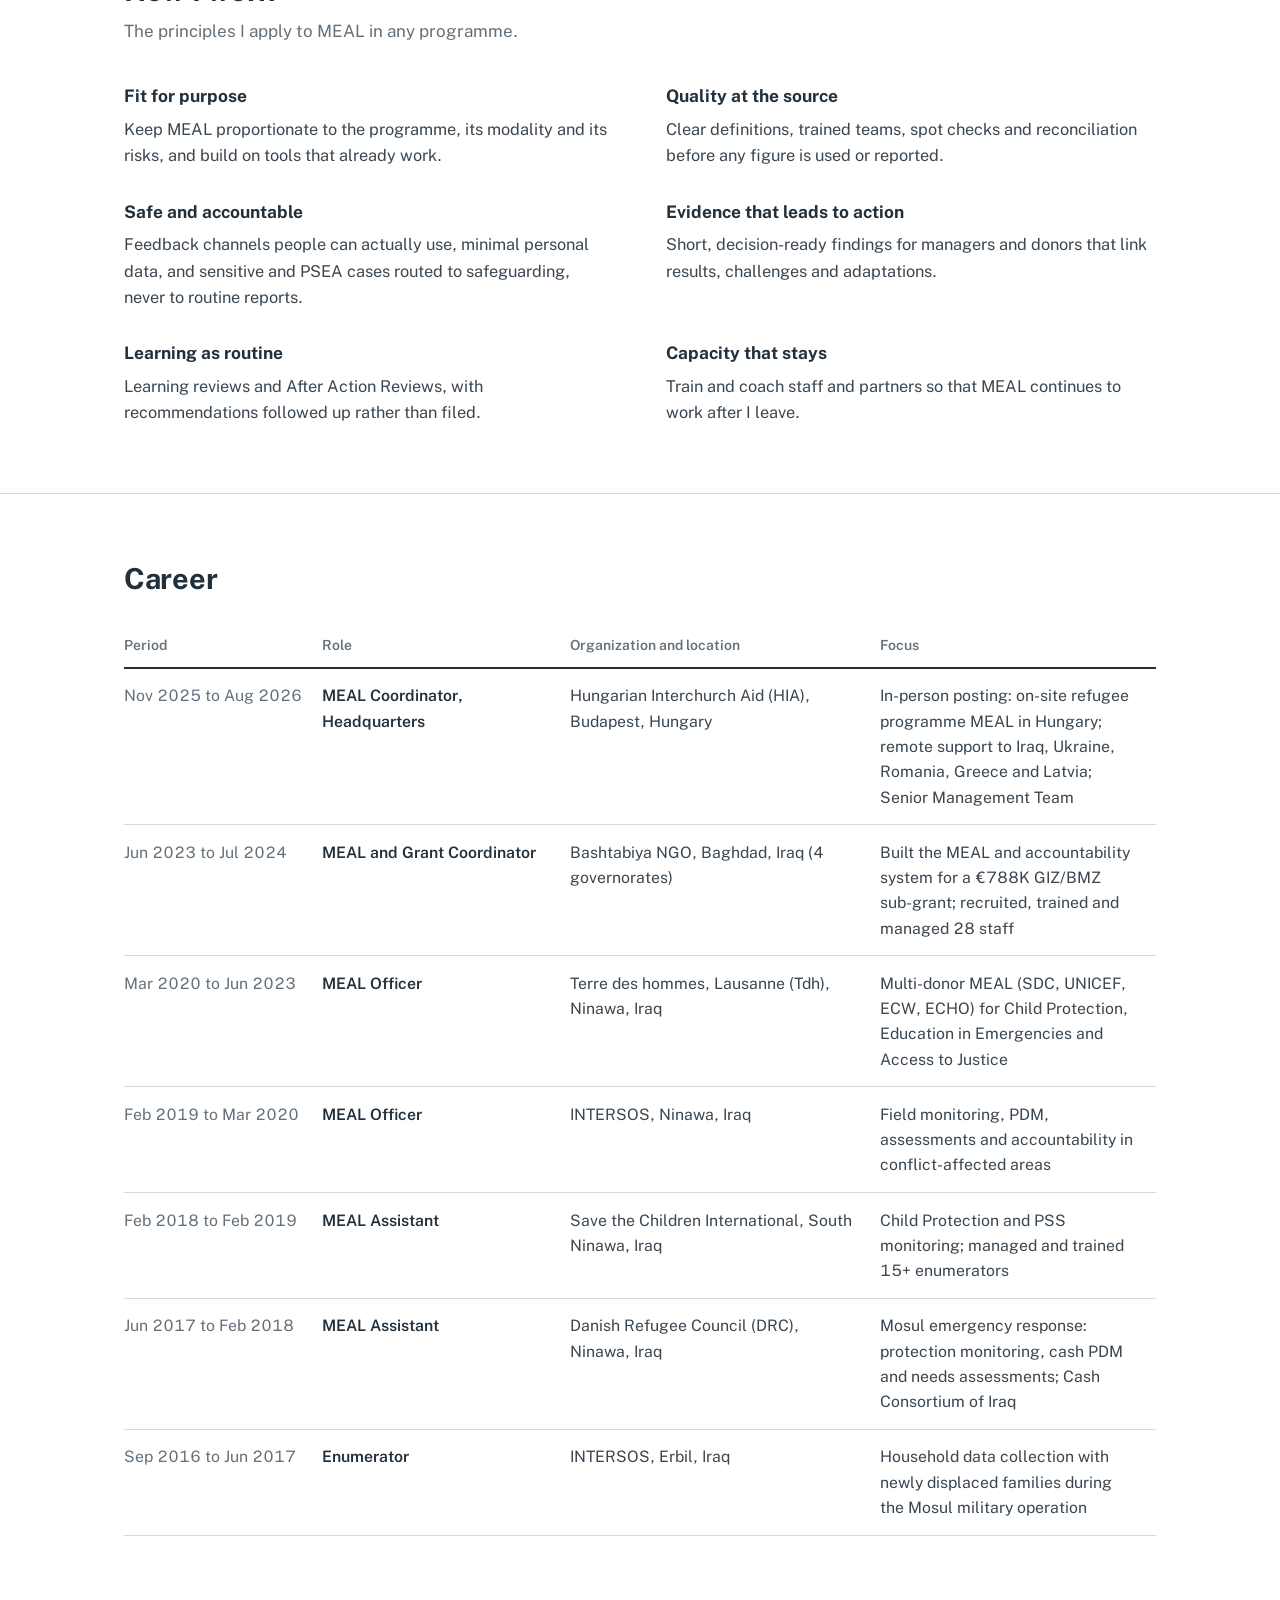
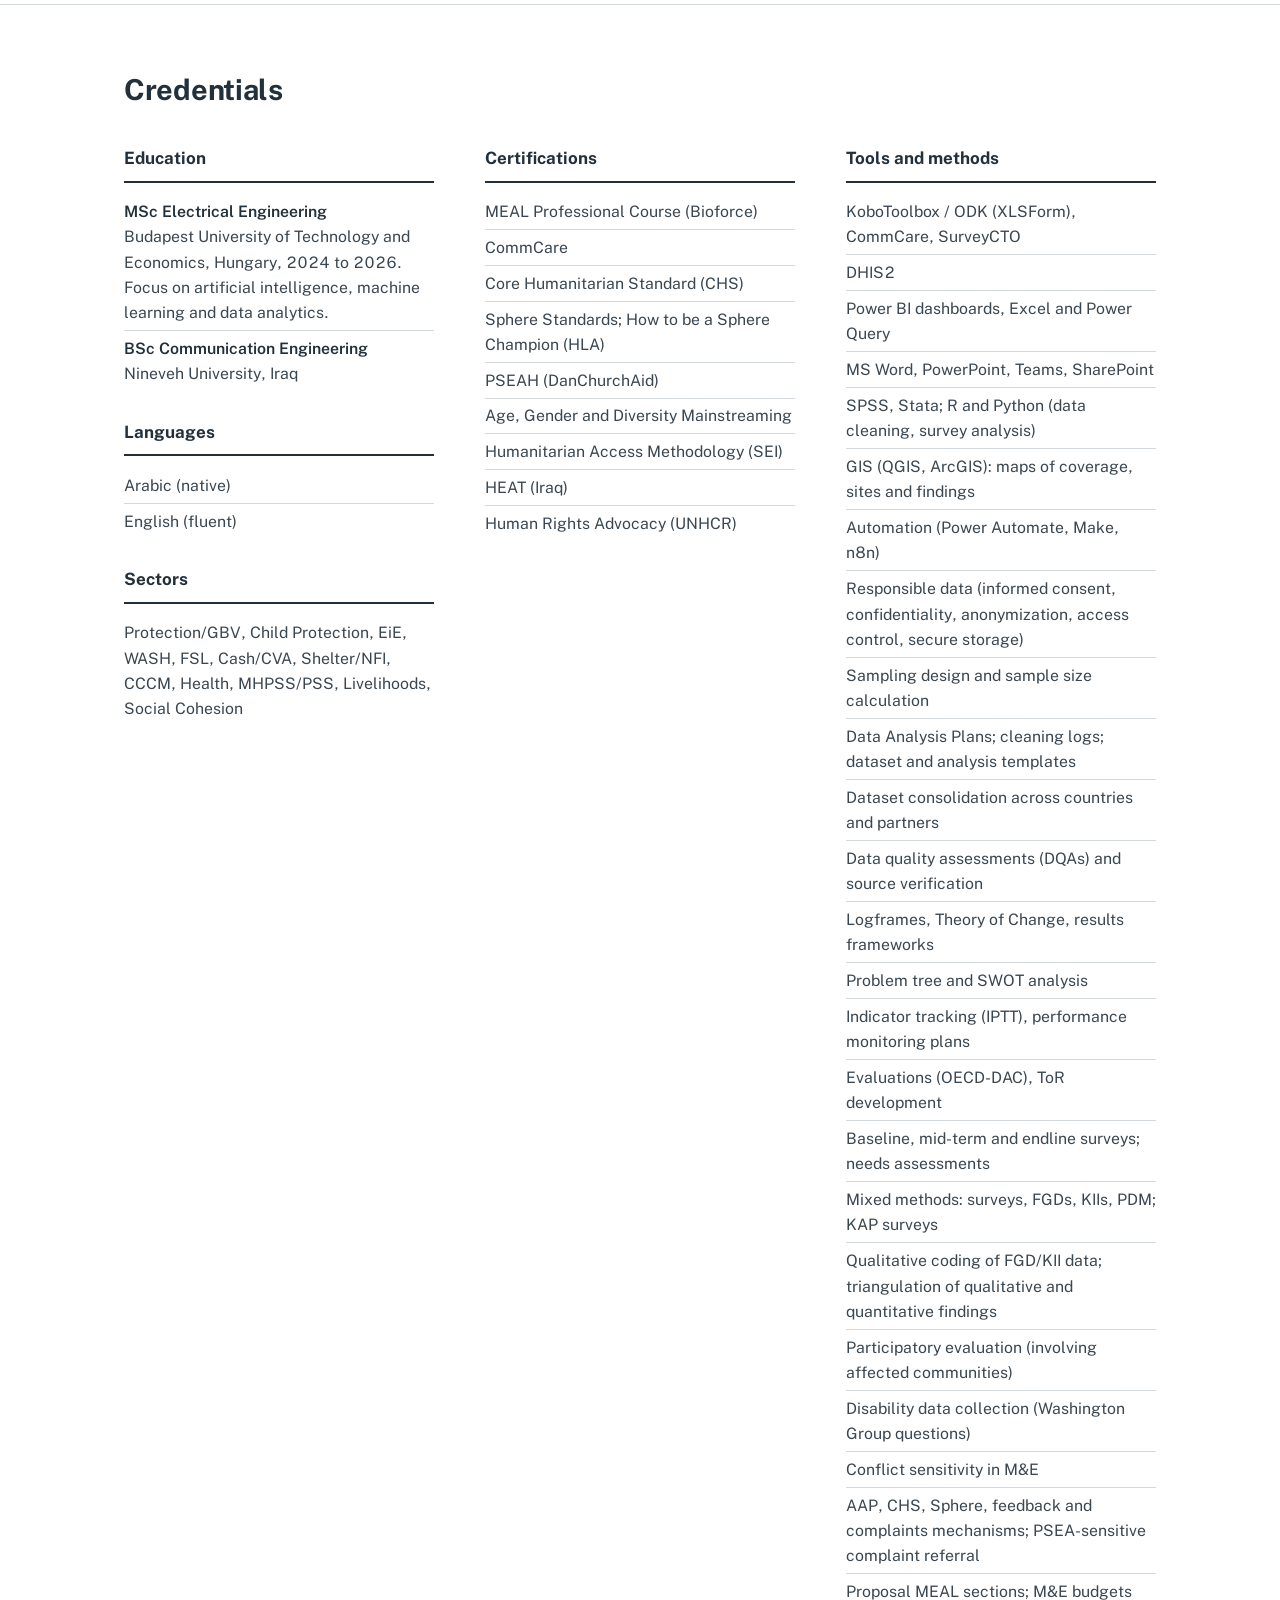
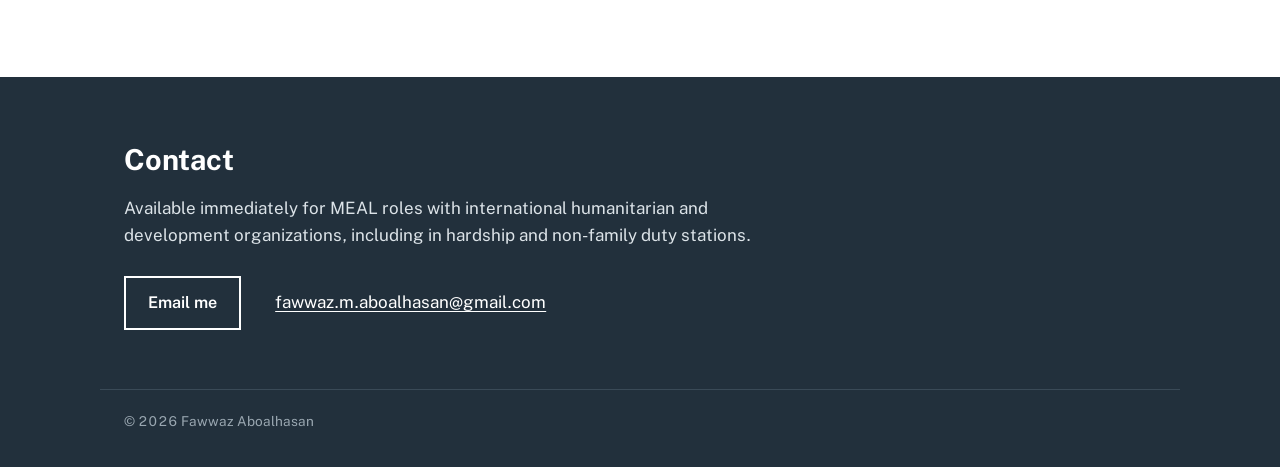
==== commit c0d38922: "Add files via upload" ====
--- a/index.html
+++ b/index.html
@@ -4,7 +4,7 @@
 <meta charset="UTF-8">
 <meta name="viewport" content="width=device-width, initial-scale=1.0">
 <title>Fawwaz Aboalhasan | Humanitarian MEAL Coordinator | MEAL systems, evaluation and accountability</title>
-<meta name="description" content="Fawwaz Aboalhasan: 9 years of humanitarian MEAL. MEAL systems, evaluation, accountability to affected populations, data quality and donor reporting with international and national NGOs.">
+<meta name="description" content="Fawwaz Aboalhasan: 9 years of humanitarian MEAL in six countries, including Iraq and Ukraine. MEAL systems, data quality assessments, evaluation, accountability, responsible data and donor reporting with international and national NGOs.">
 <meta name="author" content="Fawwaz Aboalhasan">
 <meta property="og:title" content="Fawwaz Aboalhasan | Humanitarian MEAL Coordinator">
 <meta property="og:description" content="9 years of humanitarian MEAL: MEAL systems, evaluation, accountability and donor reporting across 6 countries.">
@@ -238,8 +238,7 @@
             <th scope="row">MEAL strategy and systems</th>
             <td><ul>
               <li>Led the MEAL strategy and budget for a ~US$3M, 16+ project portfolio across 6 countries as a member of the headquarters Senior Management Team.</li>
-              <li>Built a complete MEAL system from scratch for a &euro;788K GIZ/BMZ project in 3 governorates.</li>
-              <li>Contributed MEAL input to HIA's contingency and preparedness planning.</li>
+              <li>Built a complete MEAL system from scratch for a &euro;788K GIZ/BMZ project in 4 governorates.</li>
               <li>Led Theory of Change and logframe drafting for US Department of State, EU CERV, ACT Alliance and GIZ/BMZ-funded programmes.</li>
               <li>Built performance monitoring plans, a consolidated indicator tracker across partners and countries, KoboToolbox forms and Power BI dashboards.</li>
             </ul></td>
@@ -258,29 +257,27 @@
           <tr>
             <th scope="row">Evaluation, assessment and learning</th>
             <td><ul>
-              <li>Led an independent evaluation of a &euro;480K recovery programme (6,242 beneficiaries, 3 governorates) from ToR to report, managing the process and contributing to the evaluation work.</li>
-              <li>Contributed to reviews of the Mosul emergency response and of the COVID-19 response (Terre des hommes).</li>
+              <li>Led an independent evaluation of a &euro;480K programme (6,242 beneficiaries, 3 governorates) from ToR to report, managing the process and contributing to the evaluation work.</li>
               <li>Led baseline, mid-term and endline assessments; as MEAL Officer, contributed to evaluations and assessments.</li>
               <li>Learning reviews, After Action Reviews, lessons-learned sessions and learning briefs; findings informed programme adaptation.</li>
             </ul></td>
             <td class="ref"><a href="#case-3">Case 3</a>, <a href="#case-2">2</a></td>
           </tr>
           <tr>
-            <th scope="row">Accountability, safeguarding and compliance</th>
-            <td><ul>
-              <li>Built a CHS-aligned feedback and complaints mechanism across 3 governorates, and set up feedback channels at a refugee centre where none existed.</li>
+            <th scope="row">Accountability and safeguarding</th>
+            <td><ul>
+              <li>Built a CHS-aligned feedback and complaints mechanism across 4 governorates, and set up feedback channels at a refugee centre where none existed.</li>
               <li>Referred sensitive and PSEA complaints to safeguarding focal points and restricted access to personal data.</li>
-              <li>Informed consent built into data collection tools; confidentiality and anonymization of personal data.</li>
-              <li>Supported donor audits and verifications (GIZ/BMZ, EU/ESF, ECHO, UNICEF, SDC, UNHCR).</li>
+              <li>Responsible data practice: informed consent built into data collection tools; confidentiality, anonymization, access controls and secure storage of personal data.</li>
             </ul></td>
             <td class="ref"><a href="#case-2">Case 2</a>, <a href="#case-5">5</a></td>
           </tr>
           <tr>
             <th scope="row">Data quality and analysis</th>
             <td><ul>
-              <li>Reviewed data quality across 6 consortium partners and ran data quality audits.</li>
+              <li>Ran data quality assessments (DQAs) across 6 consortium partners, verifying partner data against source documents and tracking corrective actions.</li>
               <li>Cleaned and analysed data in R and Python, and oversaw statistical analysis (Stata, R, Python, SPSS), using Data Analysis Plans and cleaning logs.</li>
-              <li>Consolidated partner and country data into common datasets and an indicator tracker (Excel/Power Query, Power BI), working with information management colleagues.</li>
+              <li>Consolidated partner and country data into common datasets and an indicator tracker (Excel/Power Query, Power BI).</li>
               <li>Tracked geographic and population coverage by sex, age, disability and location, and flagged gaps to management.</li>
             </ul></td>
             <td class="ref"><a href="#case-4">Case 4</a>, <a href="#case-2">2</a></td>
@@ -288,9 +285,8 @@
           <tr>
             <th scope="row">Reporting, donors and proposals</th>
             <td><ul>
-              <li>Produced or consolidated 20+ donor and MEAL reports a year at HIA: aggregated portfolio reporting across projects and countries, and project MEAL reports; prepared narrative and results reports to the donor at Bashtabiya.</li>
-              <li>Worked with finance and grants colleagues to keep narrative, indicator and financial reporting consistent.</li>
-              <li>Represented HIA on MEAL in donor meetings; wrote executive summaries and gave professional presentations to senior management, donors, partners and staff.</li>
+              <li>Prepared aggregated portfolio reporting across projects and countries, project MEAL reports, and narrative and results reports to GIZ/BMZ.</li>
+              <li>Represented HIA on MEAL in donor meetings; wrote executive summaries and presented findings to management and donors.</li>
               <li>Wrote the MEAL sections of 3 donor proposals and prepared M&amp;E budgets for proposals.</li>
               <li>Worked with 10+ institutional donors, including ECHO, EU, US Department of State, UNICEF and GIZ/BMZ.</li>
             </ul></td>
@@ -331,11 +327,11 @@
           <p>HIA's internationally funded portfolio covered Iraq, Ukraine, Romania, Greece, Latvia and Hungary. I was MEAL lead for all internationally funded projects.</p>
           <h4>What I did</h4>
           <ul>
-            <li>Led the portfolio MEAL strategy and budget as a member of the headquarters Senior Management Team, represented HIA on MEAL in donor meetings, and contributed MEAL input to contingency and preparedness planning.</li>
+            <li>Led the portfolio MEAL strategy and budget as a member of the headquarters Senior Management Team, and represented HIA on MEAL in donor meetings.</li>
             <li>Led Theory of Change and logframe drafting for Bridges of Resilience (US Department of State, US$1M, Ukraine), the EU CERV consortium and 12 ACT Alliance sub-grants, and designed the assessment frameworks for Bridges of Resilience and the ACT sub-grants.</li>
             <li>Built portfolio tools: performance monitoring plans, a consolidated indicator tracker across partners and countries, KoboToolbox forms, Power BI dashboards and cross-mission donor reporting systems.</li>
-            <li>Designed sampling and oversaw PDM, surveys, FGDs and KIIs; consolidated partner and country data and analysed it in R and Python, using Data Analysis Plans, cleaning logs and data quality audits.</li>
-            <li>Produced or consolidated 20+ donor and MEAL reports a year, including aggregated portfolio reporting and project MEAL reports; supported EU and ESF verifications; wrote the MEAL sections of 3 donor proposals.</li>
+            <li>Designed sampling and oversaw PDM, surveys, FGDs and KIIs; consolidated partner and country data and analysed it in R and Python, using Data Analysis Plans, cleaning logs and data quality assessments (DQAs).</li>
+            <li>Prepared aggregated portfolio reporting and project MEAL reports, contributed to donor reports, and wrote the MEAL sections of 3 donor proposals.</li>
             <li>Strengthened MEAL capacity of ~20 headquarters staff in the International Department and Fundraising team through training, and provided remote MEAL capacity support to the Iraq and Ukraine country teams.</li>
             <li>Wrote learning briefs and presented learning to HQ and regional teams; carried out close-out: final donor reports, learning events, data archiving and handover.</li>
           </ul>
@@ -349,7 +345,7 @@
           <div><dt>Organization</dt><dd>Bashtabiya NGO</dd></div>
           <div><dt>My role</dt><dd>MEAL and Grant Coordinator; recruited, trained and managed 28 staff</dd></div>
           <div><dt>Period</dt><dd>Jun 2023 to Jul 2024</dd></div>
-          <div><dt>Location</dt><dd>Ninawa; 3 governorates of Iraq</dd></div>
+          <div><dt>Location</dt><dd>Baghdad; 4 governorates of Iraq</dd></div>
           <div><dt>Scale</dt><dd>&euro;788K sub-grant</dd></div>
           <div><dt>Donor</dt><dd>GIZ/BMZ</dd></div>
         </dl>
@@ -360,18 +356,18 @@
           <ul>
             <li>Built the MEAL system: Theory of Change and logframe, KoboToolbox forms with informed consent, indicator tracking, databases, MEAL SOPs, reporting templates and the MEAL budget.</li>
             <li>Established a CHS-aligned feedback and complaints mechanism; analysed feedback trends for management; referred sensitive and PSEA complaints to safeguarding focal points and restricted access to personal data.</li>
-            <li>Led baseline, mid-term and endline assessments, and designed sampling for them and for KAP surveys; oversaw field monitoring, PDM and statistical analysis (Stata, R, Python, SPSS); ran data quality audits and built Power BI dashboards.</li>
+            <li>Led baseline, mid-term and endline assessments, and designed sampling for them and for KAP surveys; oversaw field monitoring, PDM and statistical analysis (Stata, R, Python, SPSS); ran DQAs and built Power BI dashboards.</li>
             <li>Tracked geographic and population coverage by sex, age, disability and location, and flagged gaps to management.</li>
-            <li>Recruited, onboarded, trained and managed 28 staff, with performance appraisals and individual development plans; trained staff, partners and government counterparts on data collection, data quality and AAP; assessed partner MEAL capacity and ran regular partner meetings.</li>
+            <li>Recruited, trained and managed 28 staff; trained staff, partners and government counterparts on data collection, data quality and AAP; assessed partner MEAL capacity and ran regular partner meetings.</li>
             <li>Represented Bashtabiya in Protection, Education and Health cluster meetings; facilitated learning reviews and tracked follow-up of recommendations.</li>
-            <li>Prepared project MEAL reports and narrative and results reports to the donor, keeping narrative, indicator and financial reporting consistent with finance colleagues; supported donor audit and verification; carried out close-out: final donor reports, learning events, data archiving and handover.</li>
+            <li>Prepared project MEAL reports and narrative and results reports to GIZ/BMZ, and carried out close-out: final donor reports, learning events, data archiving and handover.</li>
           </ul>
-          <p class="outcome"><b>Outcome.</b> A complete MEAL and accountability system for a &euro;788K project in 3 governorates; findings informed programme adaptation.</p>
+          <p class="outcome"><b>Outcome.</b> A complete MEAL and accountability system for a &euro;788K project in 4 governorates; findings informed programme adaptation.</p>
         </div>
       </article>
 
       <article class="case" id="case-3">
-        <h3><span class="n">Case 3</span>Leading an independent evaluation of a recovery programme from ToR to report</h3>
+        <h3><span class="n">Case 3</span>Leading an independent evaluation from ToR to report</h3>
         <dl class="facts">
           <div><dt>Organization</dt><dd>Hungarian Interchurch Aid (HIA)</dd></div>
           <div><dt>My role</dt><dd>Evaluation lead, full cycle: managed the process and contributed to the evaluation work</dd></div>
@@ -380,7 +376,7 @@
         </dl>
         <div class="narrative">
           <h4>Context</h4>
-          <p>Independent evaluation of a &euro;480K recovery programme reaching 6,242 beneficiaries in 3 governorates of Northern Iraq.</p>
+          <p>Independent evaluation of a &euro;480K programme reaching 6,242 beneficiaries in 3 governorates of Northern Iraq.</p>
           <h4>What I did</h4>
           <ul>
             <li>Developed the Terms of Reference and methodology.</li>
@@ -408,9 +404,9 @@
             <li>Designed the M&amp;E frameworks and harmonized indicators and reporting templates across the 6 partners.</li>
             <li>Wrote MEAL guidance, SOPs and training materials for the partners.</li>
             <li>Assessed partner MEAL capacity, ran regular partner meetings and reviewed partner reports.</li>
-            <li>Coached the 6 partner MEAL focal points and reviewed partner data quality.</li>
+            <li>Coached the 6 partner MEAL focal points and ran DQAs verifying partner data against source documents.</li>
           </ul>
-          <p class="outcome"><b>Outcome.</b> Common M&amp;E frameworks, indicator definitions and reporting templates across 6 partners in 4 countries, with partner data quality reviewed.</p>
+          <p class="outcome"><b>Outcome.</b> Common M&amp;E frameworks, indicator definitions and reporting templates across 6 partners in 4 countries, with partner data verified against source documents.</p>
         </div>
       </article>
 
@@ -453,8 +449,8 @@
             <li>INTERSOS (Enumerator): household data collection through protection monitoring interviews with displaced families.</li>
             <li>DRC and Save the Children (MEAL Assistant): protection monitoring, cash PDM and needs assessments, contributing to the Cash Consortium of Iraq (DRC); Child Protection and PSS monitoring (Save the Children); managed and trained teams of 10 and 15+ enumerators.</li>
             <li>INTERSOS (MEAL Officer): monitored health and protection programmes in Ba'aj, Telafar and the Jeddah IDP camps using health facility data, quality-of-care checklists, patient satisfaction and KAP surveys; tracked and reported health indicators; supervised 2 MEAL Assistants and 12 enumerators.</li>
-            <li>Terre des hommes (MEAL Officer): developed KoboToolbox tools for the SDC-funded justice programme (~1,000 children per year); indicator tracking disaggregated by sex, age and disability; MEAL inputs to the ECW Multi-Year Resilience Programme (US$23M, 192,000 children); adapted monitoring for COVID-19 remote programming and contributed to reviewing the COVID-19 response; supervised 2 MEAL Assistants and up to 10 enumerators.</li>
-            <li>In both MEAL Officer roles: field monitoring, PDM, accountability activities and assessments, applying sampling methods; data quality audits, Power BI dashboards and learning reviews; contributed to evaluations and to monitoring and donor reports; trained staff, partners and government counterparts on data collection and AAP.</li>
+            <li>Terre des hommes (MEAL Officer): developed KoboToolbox tools for the SDC-funded justice programme (~1,000 children per year); indicator tracking disaggregated by sex, age and disability; MEAL inputs to the ECW Multi-Year Resilience Programme (US$23M, 192,000 children); adapted monitoring for COVID-19 remote programming; supervised 2 MEAL Assistants and up to 10 enumerators.</li>
+            <li>In both MEAL Officer roles: field monitoring, PDM, accountability activities and assessments, applying sampling methods; DQAs and source verification, Power BI dashboards and learning reviews that informed programme adjustments; contributed to evaluations and to monitoring and donor reports; trained staff, partners and government counterparts on data collection and AAP.</li>
           </ul>
           <p class="outcome"><b>Outcome.</b> Progressed from enumerator to MEAL Officer, building hands-on experience in every stage of MEAL in emergency and protracted settings.</p>
         </div>
@@ -487,7 +483,7 @@
         <thead><tr><th scope="col">Period</th><th scope="col">Role</th><th scope="col">Organization and location</th><th scope="col">Focus</th></tr></thead>
         <tbody>
           <tr><td>Nov 2025 to Aug 2026</td><td class="r">MEAL Coordinator, Headquarters</td><td class="o">Hungarian Interchurch Aid (HIA), Budapest, Hungary</td><td>In-person posting: on-site refugee programme MEAL in Hungary; remote support to Iraq, Ukraine, Romania, Greece and Latvia; Senior Management Team</td></tr>
-          <tr><td>Jun 2023 to Jul 2024</td><td class="r">MEAL and Grant Coordinator</td><td class="o">Bashtabiya NGO, Ninawa, Iraq (3 governorates)</td><td>Built the MEAL and accountability system for a &euro;788K GIZ/BMZ sub-grant; recruited, trained and managed 28 staff</td></tr>
+          <tr><td>Jun 2023 to Jul 2024</td><td class="r">MEAL and Grant Coordinator</td><td class="o">Bashtabiya NGO, Baghdad, Iraq (4 governorates)</td><td>Built the MEAL and accountability system for a &euro;788K GIZ/BMZ sub-grant; recruited, trained and managed 28 staff</td></tr>
           <tr><td>Mar 2020 to Jun 2023</td><td class="r">MEAL Officer</td><td class="o">Terre des hommes, Lausanne (Tdh), Ninawa, Iraq</td><td>Multi-donor MEAL (SDC, UNICEF, ECW, ECHO) for Child Protection, Education in Emergencies and Access to Justice</td></tr>
           <tr><td>Feb 2019 to Mar 2020</td><td class="r">MEAL Officer</td><td class="o">INTERSOS, Ninawa, Iraq</td><td>Field monitoring, PDM, assessments and accountability in conflict-affected areas</td></tr>
           <tr><td>Feb 2018 to Feb 2019</td><td class="r">MEAL Assistant</td><td class="o">Save the Children International, South Ninawa, Iraq</td><td>Child Protection and PSS monitoring; managed and trained 15+ enumerators</td></tr>
@@ -506,7 +502,7 @@
       <div>
         <h3>Education</h3>
         <ul>
-          <li><span class="deg">MSc Electrical Engineering</span><br>Budapest University of Technology and Economics, Hungary, 2024 to 2026. Focus on artificial intelligence, machine learning and data analytics. Thesis: technical comparison of LoRaWAN and Meshtastic off-grid, low-power communication networks.</li>
+          <li><span class="deg">MSc Electrical Engineering</span><br>Budapest University of Technology and Economics, Hungary, 2024 to 2026. Focus on artificial intelligence, machine learning and data analytics.</li>
           <li><span class="deg">BSc Communication Engineering</span><br>Nineveh University, Iraq</li>
         </ul>
         <h3 style="margin-top:1.6rem">Languages</h3>
@@ -518,6 +514,7 @@
         <h3>Certifications</h3>
         <ul>
           <li>MEAL Professional Course (Bioforce)</li>
+          <li>CommCare</li>
           <li>Core Humanitarian Standard (CHS)</li>
           <li>Sphere Standards; How to be a Sphere Champion (HLA)</li>
           <li>PSEAH (DanChurchAid)</li>
@@ -530,18 +527,18 @@
       <div>
         <h3>Tools and methods</h3>
         <ul>
-          <li>KoboToolbox / ODK (XLSForm), SurveyCTO</li>
+          <li>KoboToolbox / ODK (XLSForm), CommCare, SurveyCTO</li>
           <li>DHIS2</li>
           <li>Power BI dashboards, Excel and Power Query</li>
           <li>MS Word, PowerPoint, Teams, SharePoint</li>
           <li>SPSS, Stata; R and Python (data cleaning, survey analysis)</li>
           <li>GIS (QGIS, ArcGIS): maps of coverage, sites and findings</li>
           <li>Automation (Power Automate, Make, n8n)</li>
-          <li>Data protection (informed consent, confidentiality, anonymization)</li>
+          <li>Responsible data (informed consent, confidentiality, anonymization, access control, secure storage)</li>
           <li>Sampling design and sample size calculation</li>
           <li>Data Analysis Plans; cleaning logs; dataset and analysis templates</li>
           <li>Dataset consolidation across countries and partners</li>
-          <li>Data quality audits</li>
+          <li>Data quality assessments (DQAs) and source verification</li>
           <li>Logframes, Theory of Change, results frameworks</li>
           <li>Problem tree and SWOT analysis</li>
           <li>Indicator tracking (IPTT), performance monitoring plans</li>
@@ -554,8 +551,6 @@
           <li>Conflict sensitivity in M&amp;E</li>
           <li>AAP, CHS, Sphere, feedback and complaints mechanisms; PSEA-sensitive complaint referral</li>
           <li>Proposal MEAL sections; M&amp;E budgets</li>
-          <li>IFRC PMER guidance (studied): Project/Programme M&amp;E Guide (M&amp;E plan, ITT); IFRC Framework for Evaluations (2024)</li>
-          <li>Responsible use of AI tools: human review, no personal data shared</li>
         </ul>
       </div>
     </div>
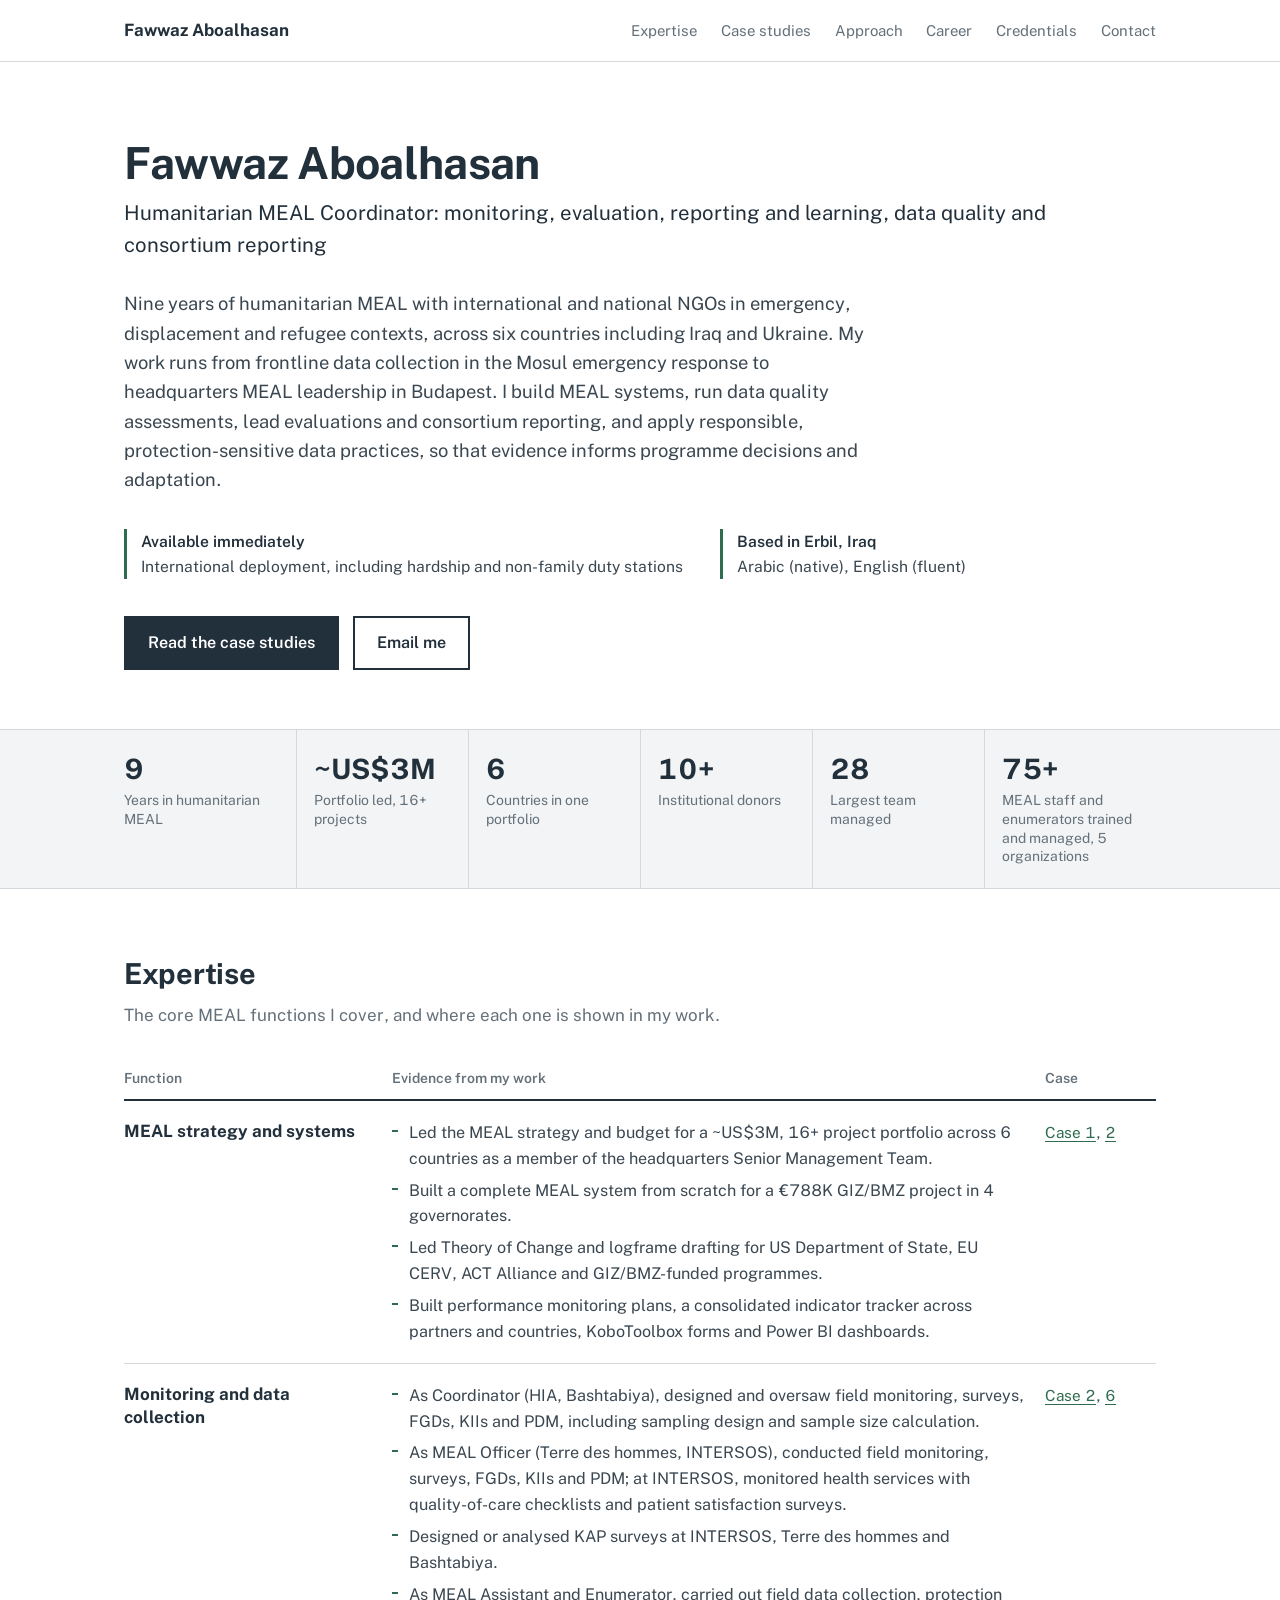
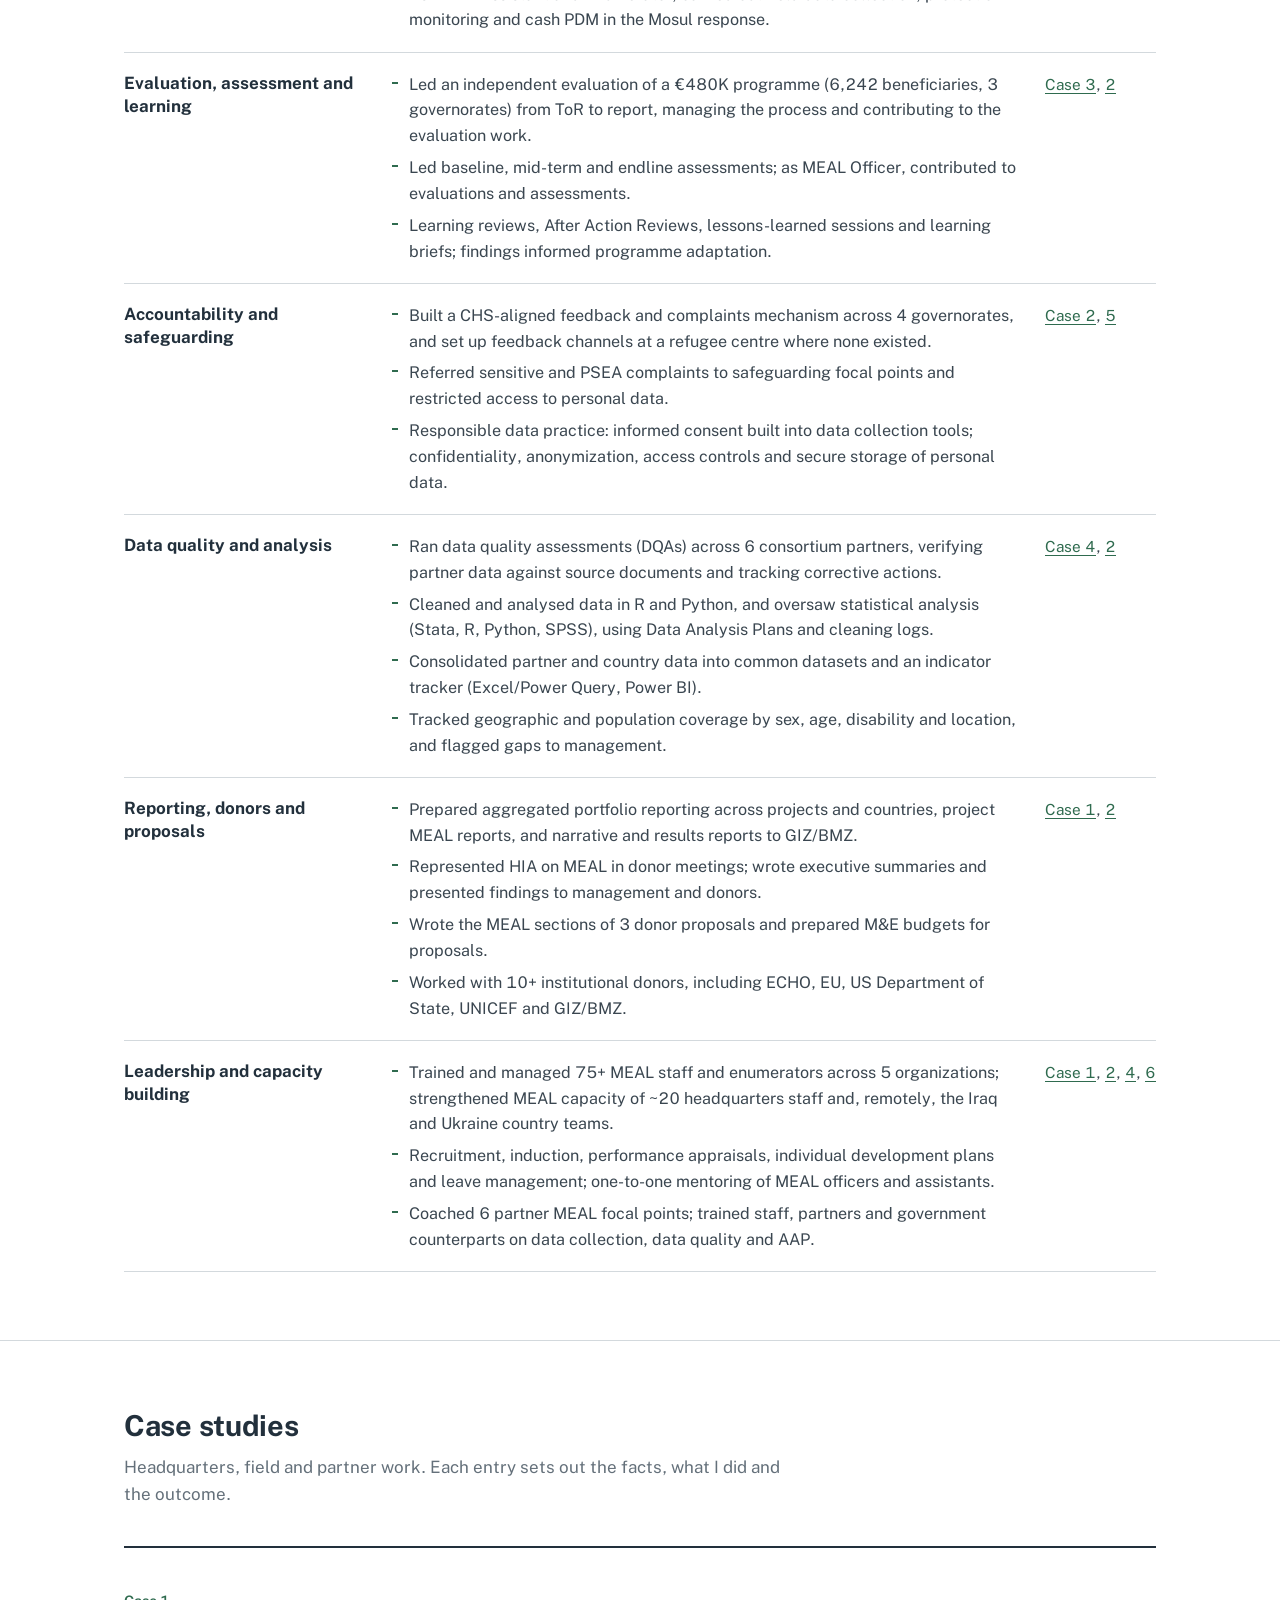
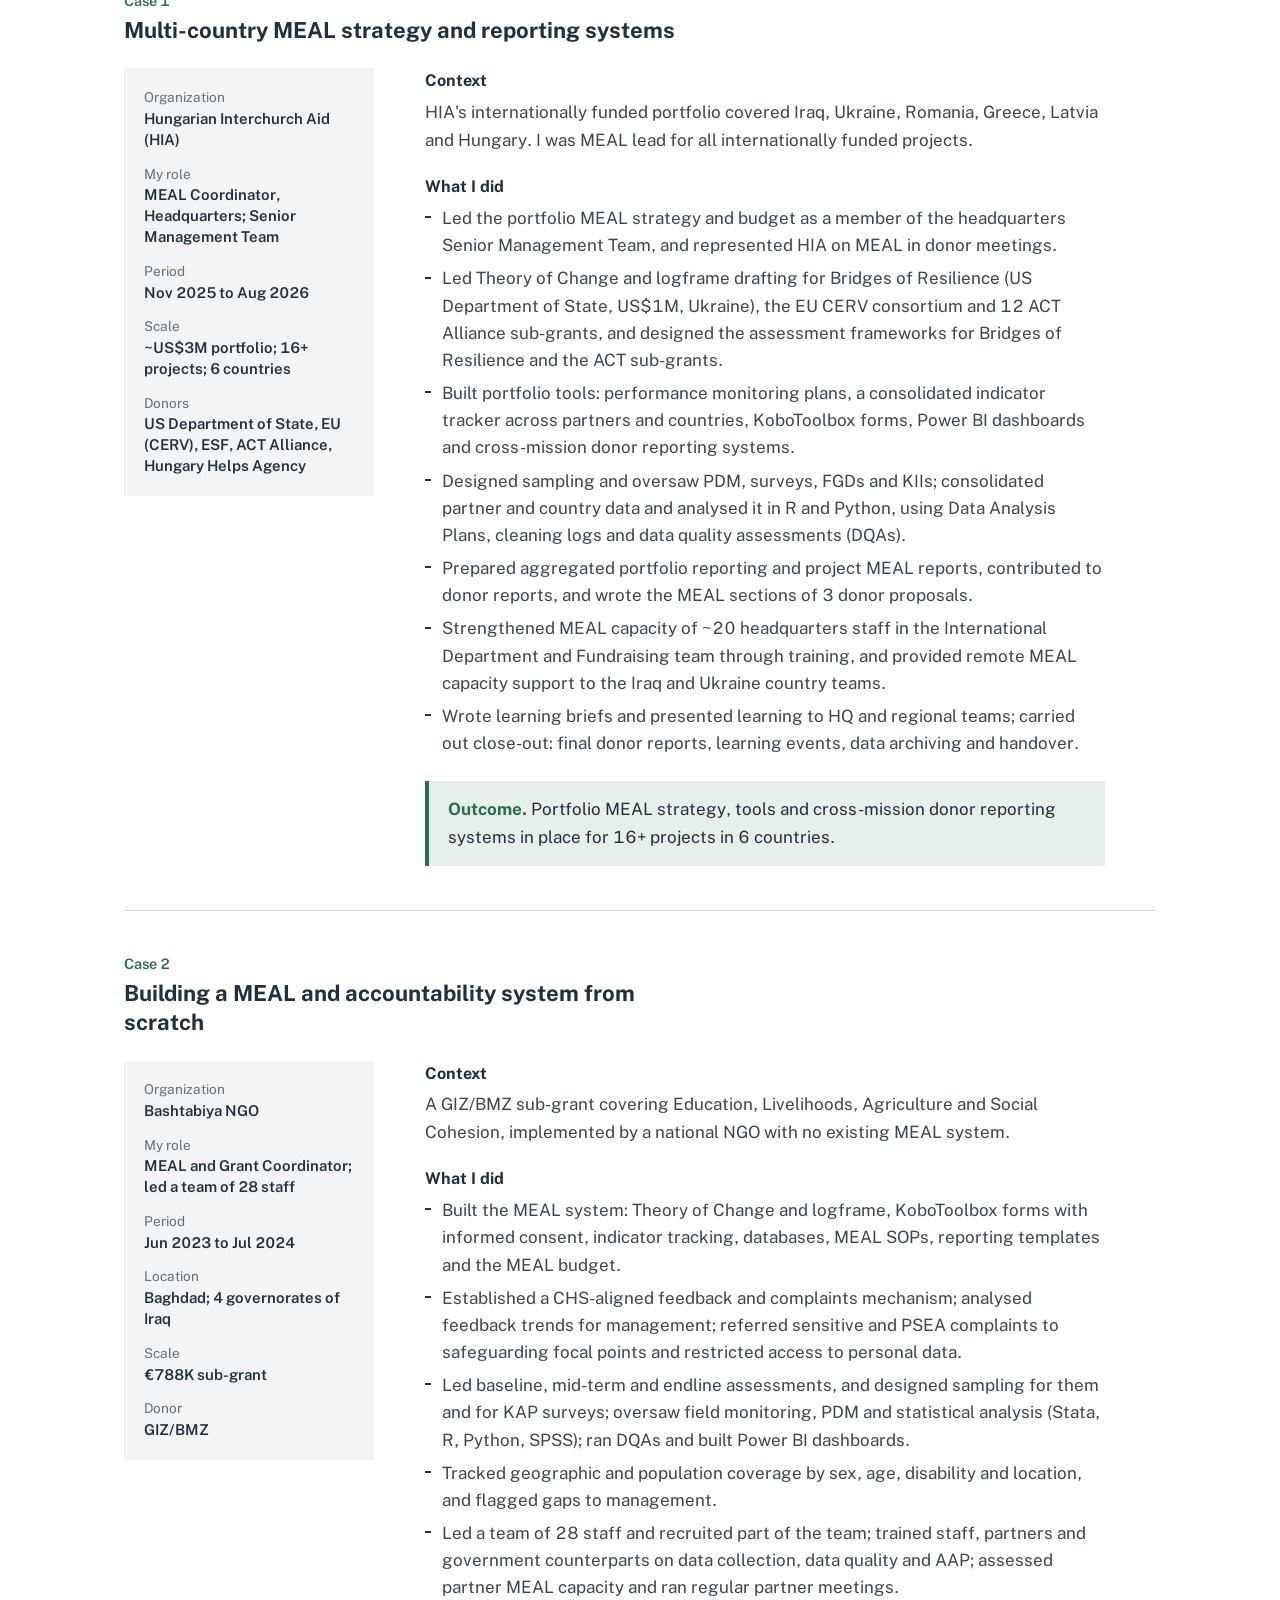
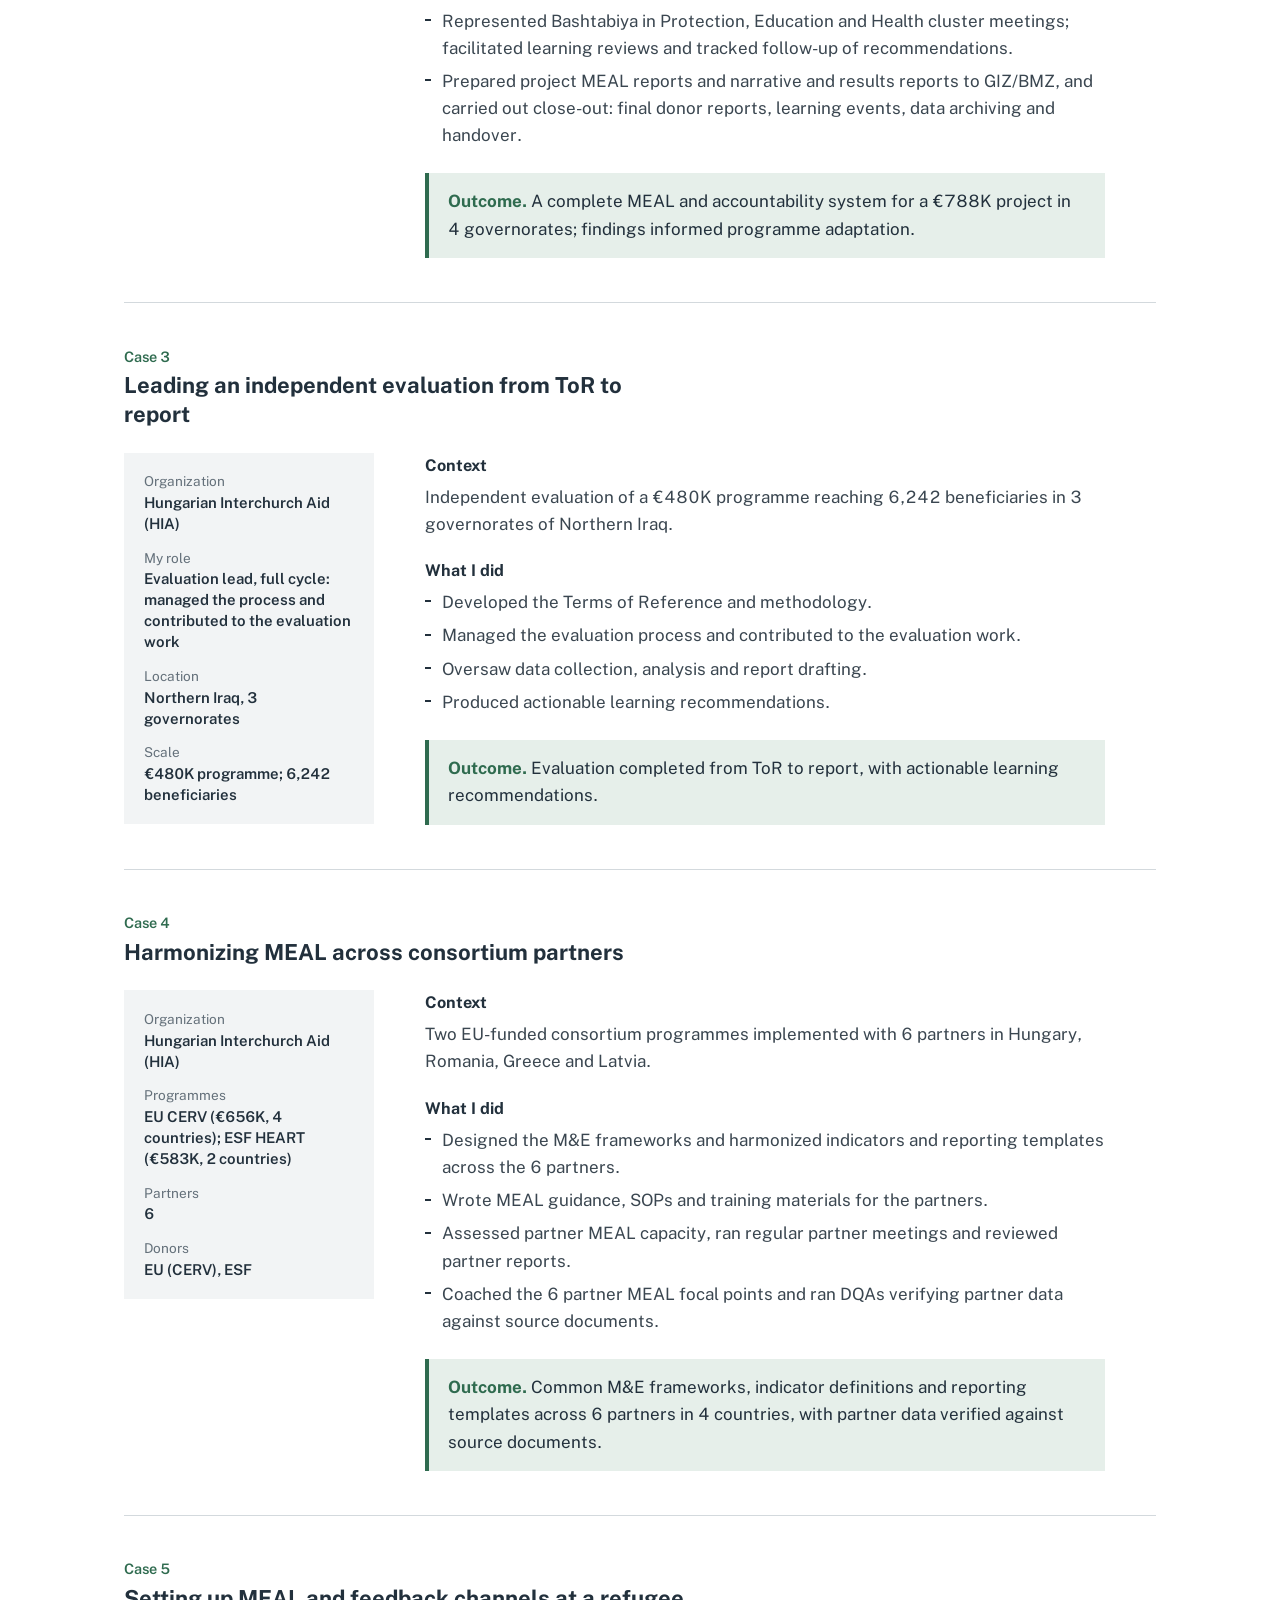
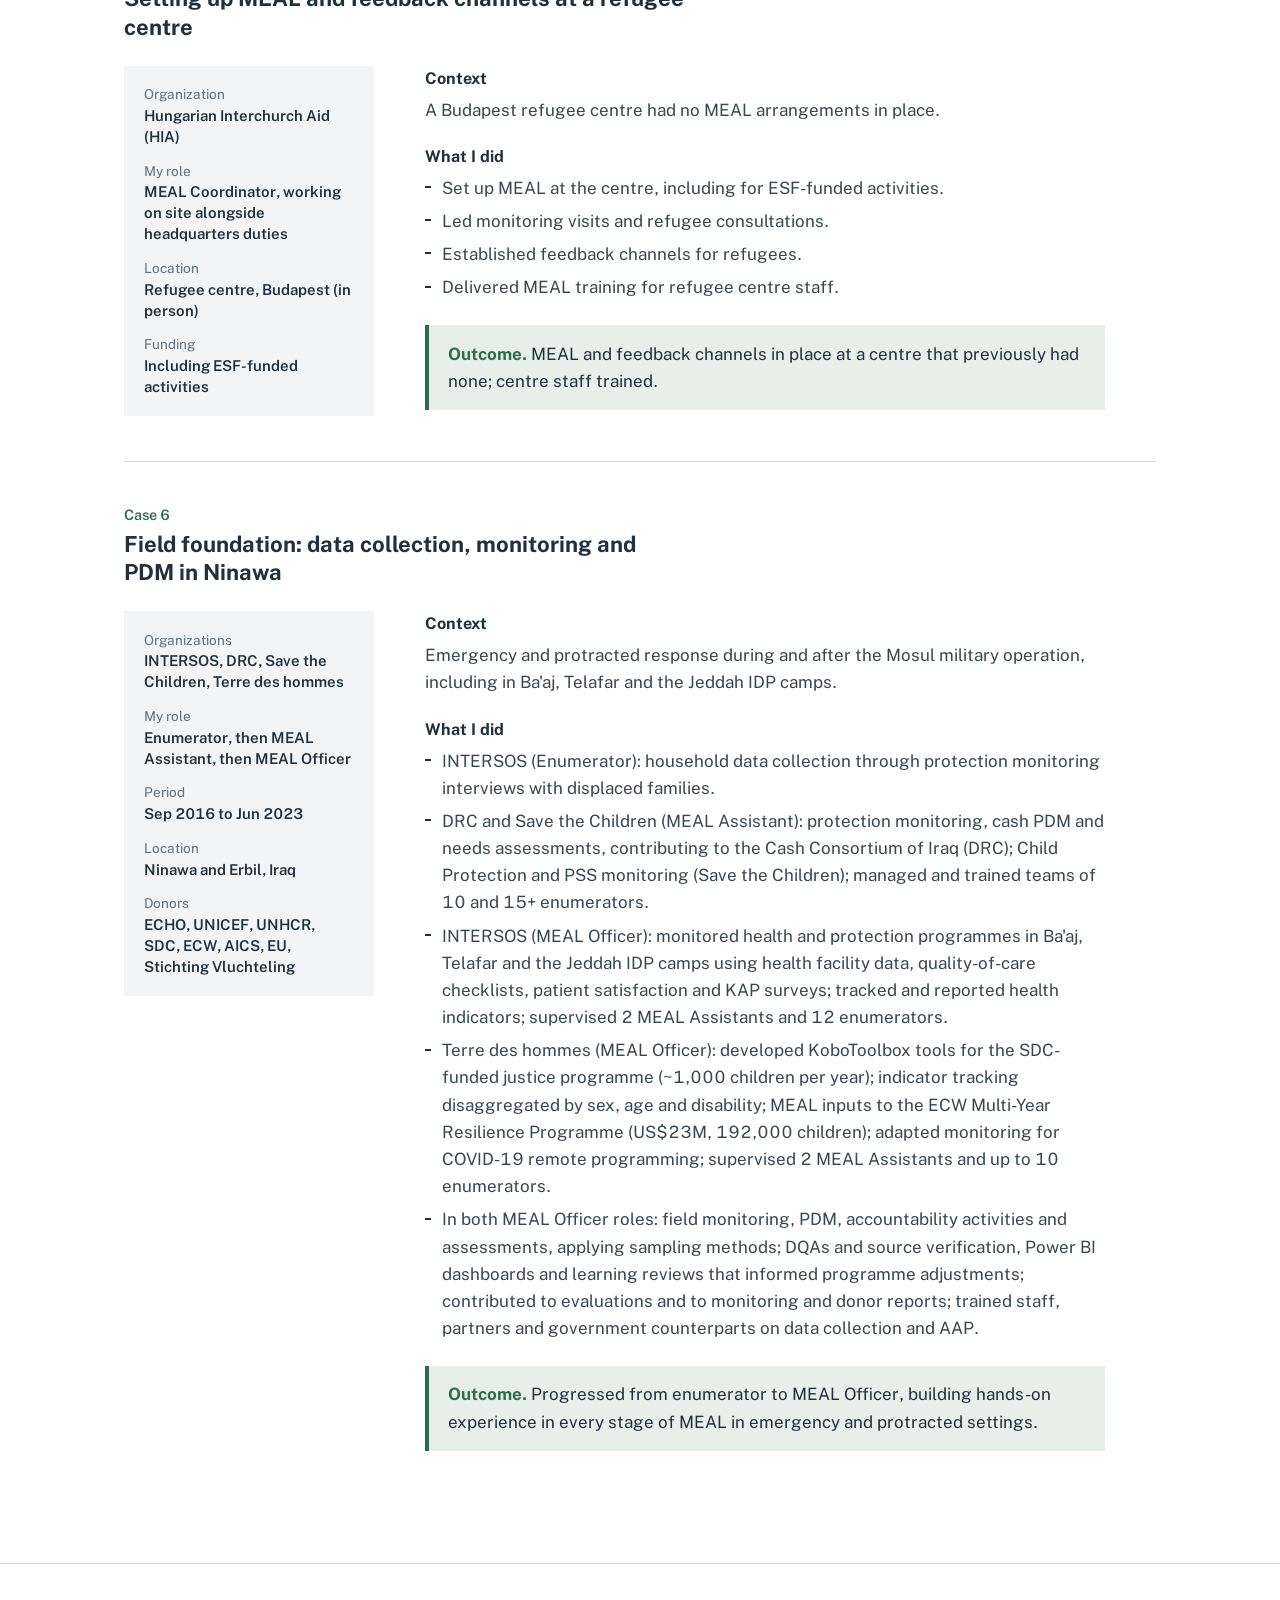
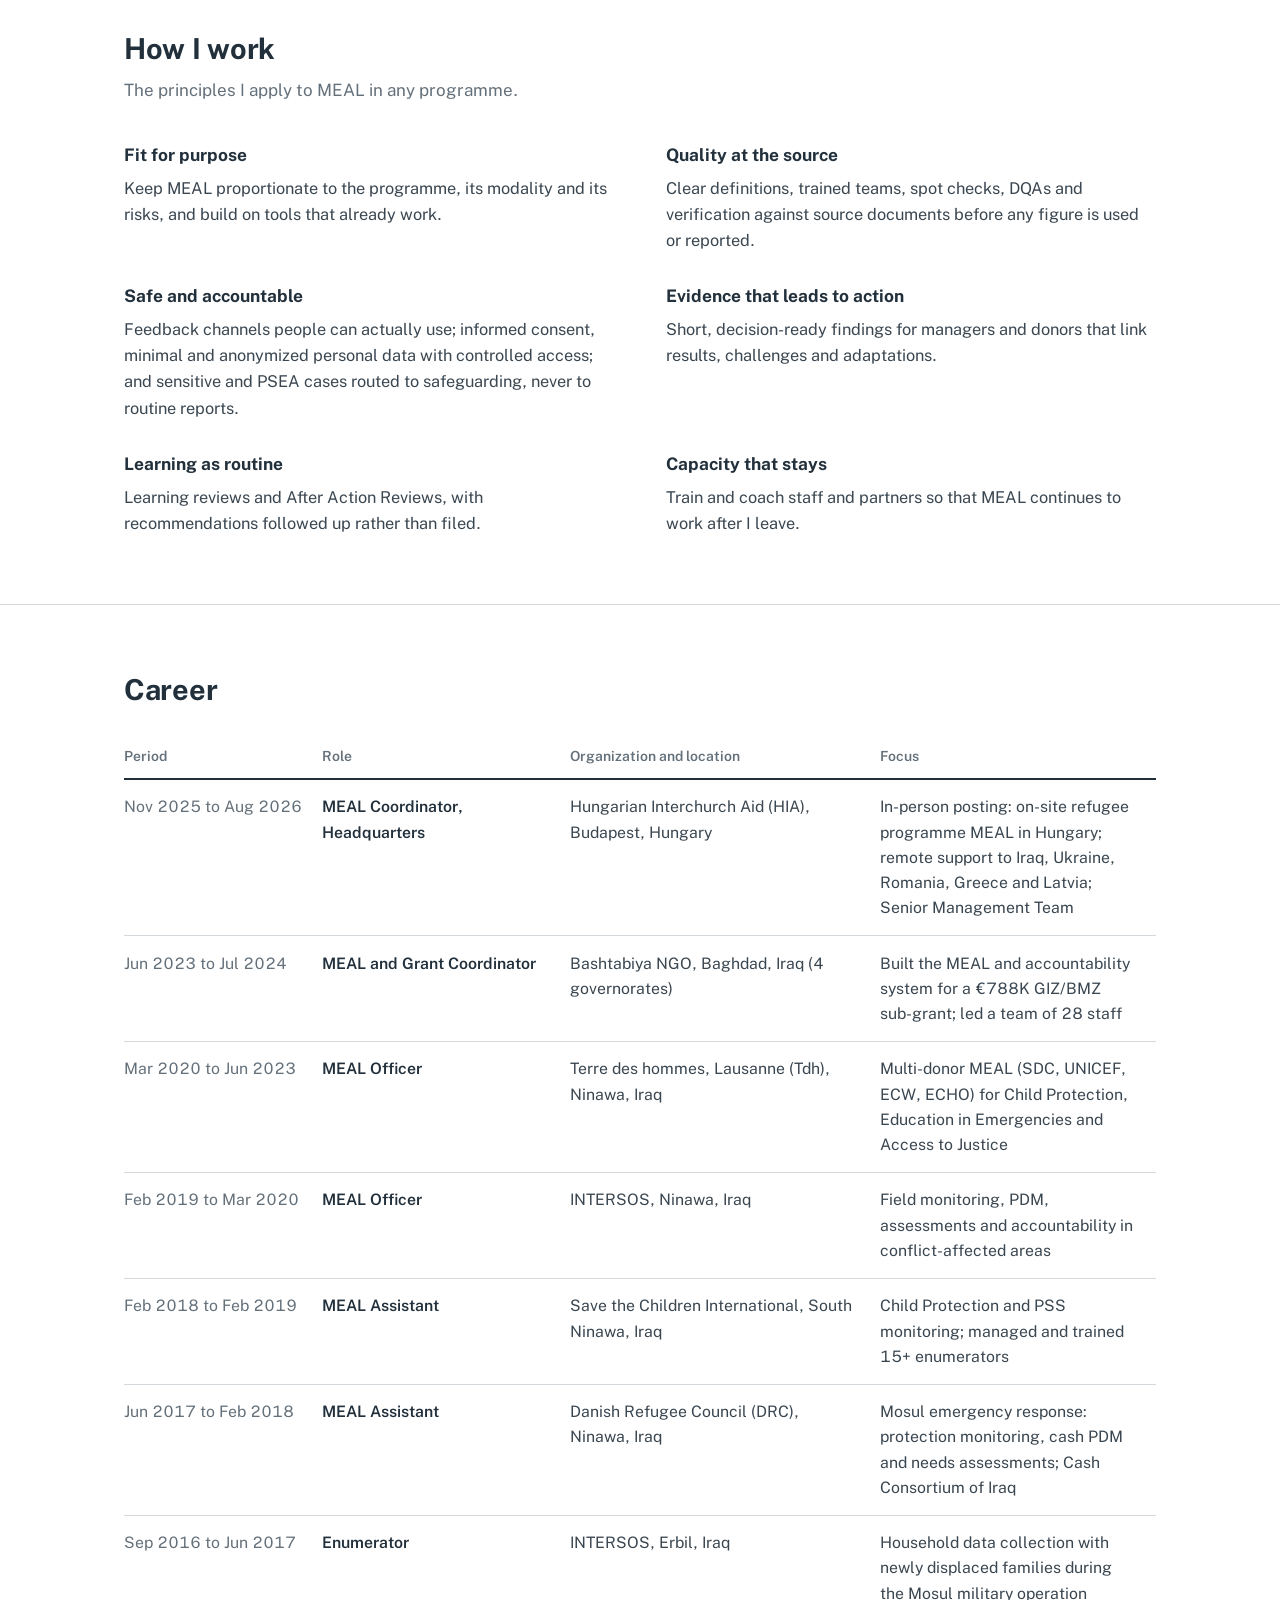
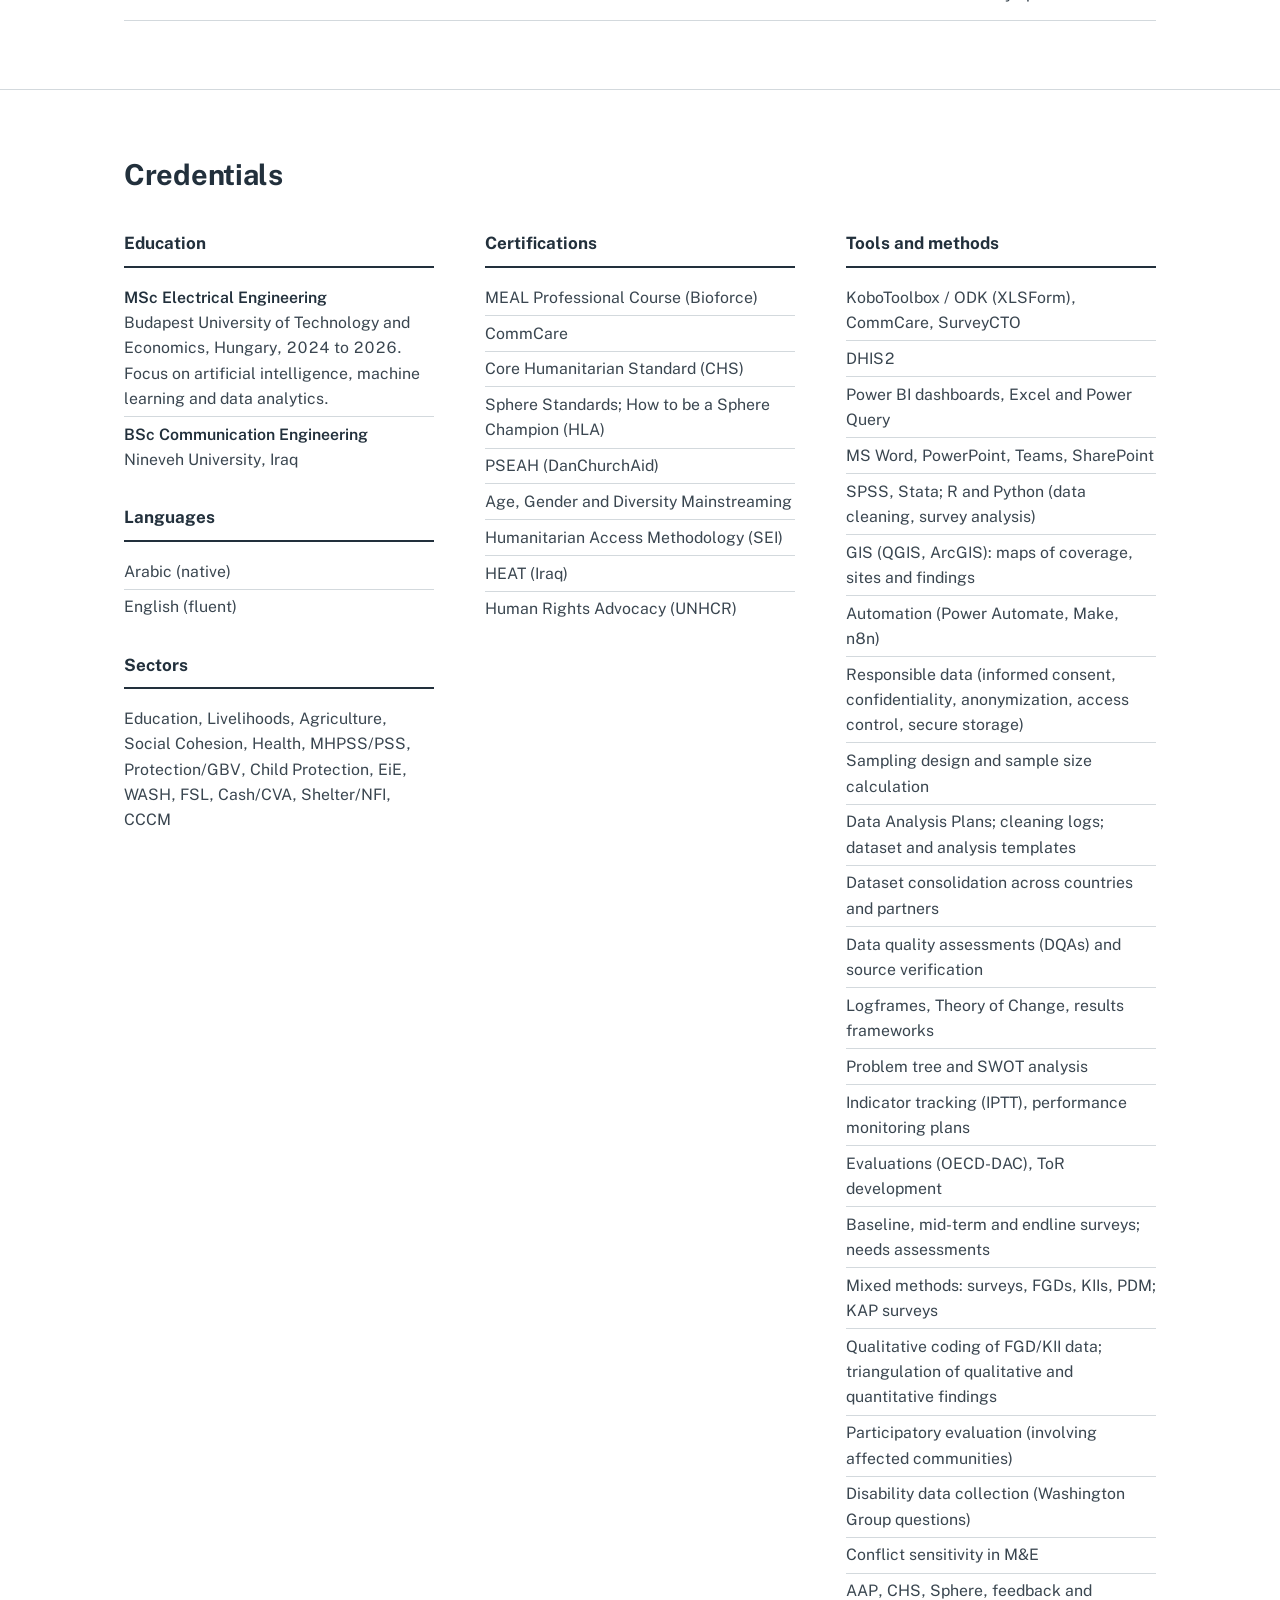
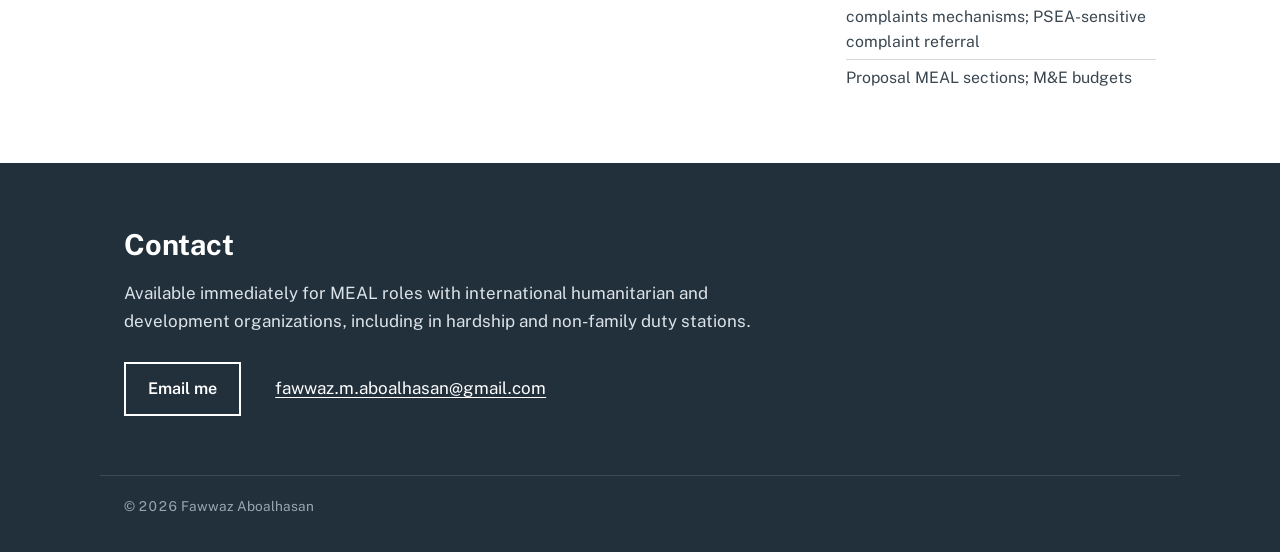
==== commit fa93a1cd: "Add files via upload" ====
--- a/index.html
+++ b/index.html
@@ -3,11 +3,11 @@
 <head>
 <meta charset="UTF-8">
 <meta name="viewport" content="width=device-width, initial-scale=1.0">
-<title>Fawwaz Aboalhasan | Humanitarian MEAL Coordinator | MEAL systems, evaluation and accountability</title>
+<title>Fawwaz Aboalhasan | Humanitarian MEAL Coordinator | MEAL systems, data quality and consortium reporting</title>
 <meta name="description" content="Fawwaz Aboalhasan: 9 years of humanitarian MEAL in six countries, including Iraq and Ukraine. MEAL systems, data quality assessments, evaluation, accountability, responsible data and donor reporting with international and national NGOs.">
 <meta name="author" content="Fawwaz Aboalhasan">
 <meta property="og:title" content="Fawwaz Aboalhasan | Humanitarian MEAL Coordinator">
-<meta property="og:description" content="9 years of humanitarian MEAL: MEAL systems, evaluation, accountability and donor reporting across 6 countries.">
+<meta property="og:description" content="9 years of humanitarian MEAL in six countries, including Iraq and Ukraine: MEAL systems, data quality, evaluation, consortium reporting and responsible data.">
 <meta property="og:type" content="profile">
 <link rel="icon" href="data:image/svg+xml,<svg xmlns='http://www.w3.org/2000/svg' viewBox='0 0 100 100'><rect width='100' height='100' fill='%2322303C'/><text x='50' y='66' font-family='Arial' font-weight='700' font-size='46' fill='white' text-anchor='middle'>FA</text></svg>">
 <link rel="preconnect" href="https://fonts.googleapis.com">
@@ -200,8 +200,8 @@
 <section class="intro">
   <div class="wrap">
     <h1>Fawwaz Aboalhasan</h1>
-    <p class="role">Humanitarian MEAL: systems, evaluation, accountability and reporting, from field data to headquarters strategy</p>
-    <p class="lead">Nine years of humanitarian MEAL with international and national NGOs, from frontline data collection in the Mosul emergency response to headquarters MEAL leadership in Budapest. I build MEAL systems, lead evaluations and assessments, set up accountability mechanisms, and turn evidence into reporting that informs programme decisions.</p>
+    <p class="role">Humanitarian MEAL Coordinator: monitoring, evaluation, reporting and learning, data quality and consortium reporting</p>
+    <p class="lead">Nine years of humanitarian MEAL with international and national NGOs in emergency, displacement and refugee contexts, across six countries including Iraq and Ukraine. My work runs from frontline data collection in the Mosul emergency response to headquarters MEAL leadership in Budapest. I build MEAL systems, run data quality assessments, lead evaluations and consortium reporting, and apply responsible, protection-sensitive data practices, so that evidence informs programme decisions and adaptation.</p>
     <div class="status">
       <div><b>Available immediately</b>International deployment, including hardship and non-family duty stations</div>
       <div><b>Based in Erbil, Iraq</b>Arabic (native), English (fluent)</div>
@@ -343,7 +343,7 @@
         <h3><span class="n">Case 2</span>Building a MEAL and accountability system from scratch</h3>
         <dl class="facts">
           <div><dt>Organization</dt><dd>Bashtabiya NGO</dd></div>
-          <div><dt>My role</dt><dd>MEAL and Grant Coordinator; recruited, trained and managed 28 staff</dd></div>
+          <div><dt>My role</dt><dd>MEAL and Grant Coordinator; led a team of 28 staff</dd></div>
           <div><dt>Period</dt><dd>Jun 2023 to Jul 2024</dd></div>
           <div><dt>Location</dt><dd>Baghdad; 4 governorates of Iraq</dd></div>
           <div><dt>Scale</dt><dd>&euro;788K sub-grant</dd></div>
@@ -358,7 +358,7 @@
             <li>Established a CHS-aligned feedback and complaints mechanism; analysed feedback trends for management; referred sensitive and PSEA complaints to safeguarding focal points and restricted access to personal data.</li>
             <li>Led baseline, mid-term and endline assessments, and designed sampling for them and for KAP surveys; oversaw field monitoring, PDM and statistical analysis (Stata, R, Python, SPSS); ran DQAs and built Power BI dashboards.</li>
             <li>Tracked geographic and population coverage by sex, age, disability and location, and flagged gaps to management.</li>
-            <li>Recruited, trained and managed 28 staff; trained staff, partners and government counterparts on data collection, data quality and AAP; assessed partner MEAL capacity and ran regular partner meetings.</li>
+            <li>Led a team of 28 staff and recruited part of the team; trained staff, partners and government counterparts on data collection, data quality and AAP; assessed partner MEAL capacity and ran regular partner meetings.</li>
             <li>Represented Bashtabiya in Protection, Education and Health cluster meetings; facilitated learning reviews and tracked follow-up of recommendations.</li>
             <li>Prepared project MEAL reports and narrative and results reports to GIZ/BMZ, and carried out close-out: final donor reports, learning events, data archiving and handover.</li>
           </ul>
@@ -466,8 +466,8 @@
     <p class="sub">The principles I apply to MEAL in any programme.</p>
     <div class="body principles">
       <div><h3>Fit for purpose</h3><p>Keep MEAL proportionate to the programme, its modality and its risks, and build on tools that already work.</p></div>
-      <div><h3>Quality at the source</h3><p>Clear definitions, trained teams, spot checks and reconciliation before any figure is used or reported.</p></div>
-      <div><h3>Safe and accountable</h3><p>Feedback channels people can actually use, minimal personal data, and sensitive and PSEA cases routed to safeguarding, never to routine reports.</p></div>
+      <div><h3>Quality at the source</h3><p>Clear definitions, trained teams, spot checks, DQAs and verification against source documents before any figure is used or reported.</p></div>
+      <div><h3>Safe and accountable</h3><p>Feedback channels people can actually use; informed consent, minimal and anonymized personal data with controlled access; and sensitive and PSEA cases routed to safeguarding, never to routine reports.</p></div>
       <div><h3>Evidence that leads to action</h3><p>Short, decision-ready findings for managers and donors that link results, challenges and adaptations.</p></div>
       <div><h3>Learning as routine</h3><p>Learning reviews and After Action Reviews, with recommendations followed up rather than filed.</p></div>
       <div><h3>Capacity that stays</h3><p>Train and coach staff and partners so that MEAL continues to work after I leave.</p></div>
@@ -483,7 +483,7 @@
         <thead><tr><th scope="col">Period</th><th scope="col">Role</th><th scope="col">Organization and location</th><th scope="col">Focus</th></tr></thead>
         <tbody>
           <tr><td>Nov 2025 to Aug 2026</td><td class="r">MEAL Coordinator, Headquarters</td><td class="o">Hungarian Interchurch Aid (HIA), Budapest, Hungary</td><td>In-person posting: on-site refugee programme MEAL in Hungary; remote support to Iraq, Ukraine, Romania, Greece and Latvia; Senior Management Team</td></tr>
-          <tr><td>Jun 2023 to Jul 2024</td><td class="r">MEAL and Grant Coordinator</td><td class="o">Bashtabiya NGO, Baghdad, Iraq (4 governorates)</td><td>Built the MEAL and accountability system for a &euro;788K GIZ/BMZ sub-grant; recruited, trained and managed 28 staff</td></tr>
+          <tr><td>Jun 2023 to Jul 2024</td><td class="r">MEAL and Grant Coordinator</td><td class="o">Bashtabiya NGO, Baghdad, Iraq (4 governorates)</td><td>Built the MEAL and accountability system for a &euro;788K GIZ/BMZ sub-grant; led a team of 28 staff</td></tr>
           <tr><td>Mar 2020 to Jun 2023</td><td class="r">MEAL Officer</td><td class="o">Terre des hommes, Lausanne (Tdh), Ninawa, Iraq</td><td>Multi-donor MEAL (SDC, UNICEF, ECW, ECHO) for Child Protection, Education in Emergencies and Access to Justice</td></tr>
           <tr><td>Feb 2019 to Mar 2020</td><td class="r">MEAL Officer</td><td class="o">INTERSOS, Ninawa, Iraq</td><td>Field monitoring, PDM, assessments and accountability in conflict-affected areas</td></tr>
           <tr><td>Feb 2018 to Feb 2019</td><td class="r">MEAL Assistant</td><td class="o">Save the Children International, South Ninawa, Iraq</td><td>Child Protection and PSS monitoring; managed and trained 15+ enumerators</td></tr>
@@ -508,7 +508,7 @@
         <h3 style="margin-top:1.6rem">Languages</h3>
         <ul><li>Arabic (native)</li><li>English (fluent)</li></ul>
         <h3 style="margin-top:1.6rem">Sectors</h3>
-        <ul><li>Protection/GBV, Child Protection, EiE, WASH, FSL, Cash/CVA, Shelter/NFI, CCCM, Health, MHPSS/PSS, Livelihoods, Social Cohesion</li></ul>
+        <ul><li>Education, Livelihoods, Agriculture, Social Cohesion, Health, MHPSS/PSS, Protection/GBV, Child Protection, EiE, WASH, FSL, Cash/CVA, Shelter/NFI, CCCM</li></ul>
       </div>
       <div>
         <h3>Certifications</h3>
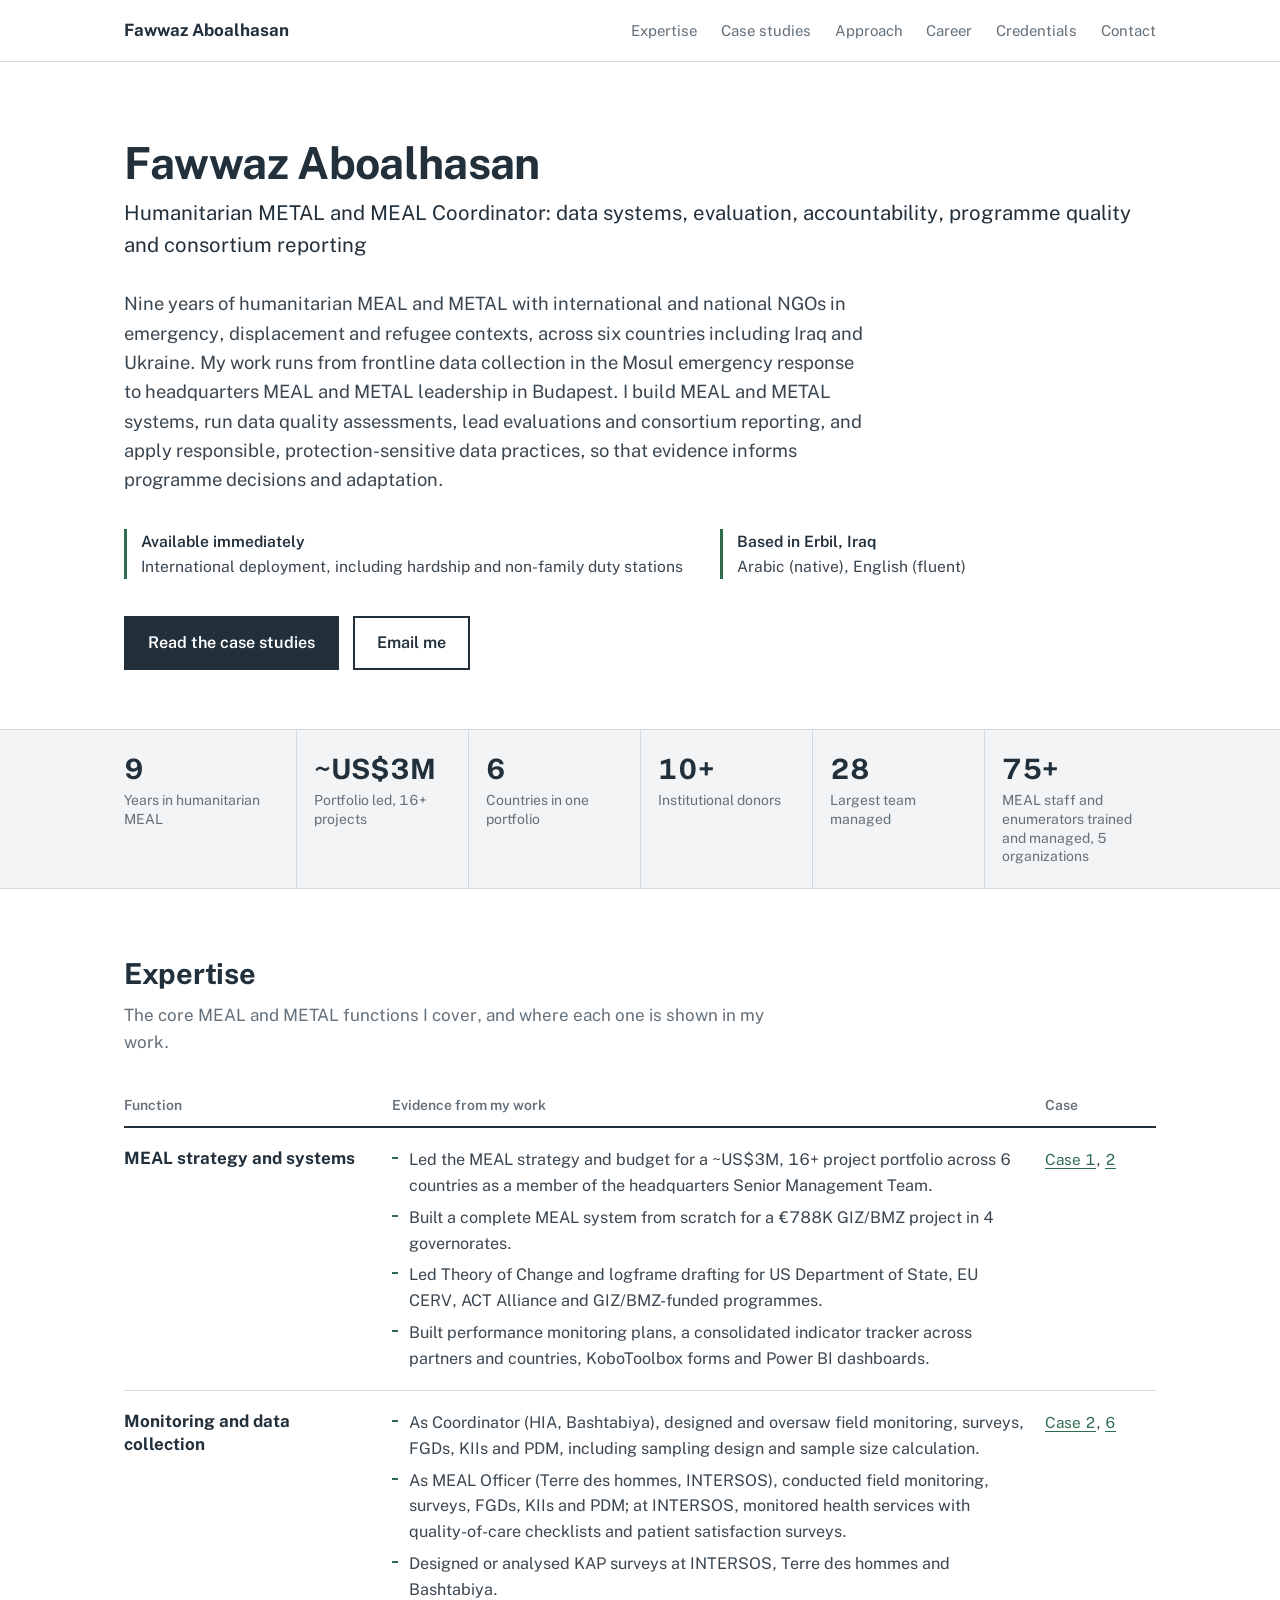
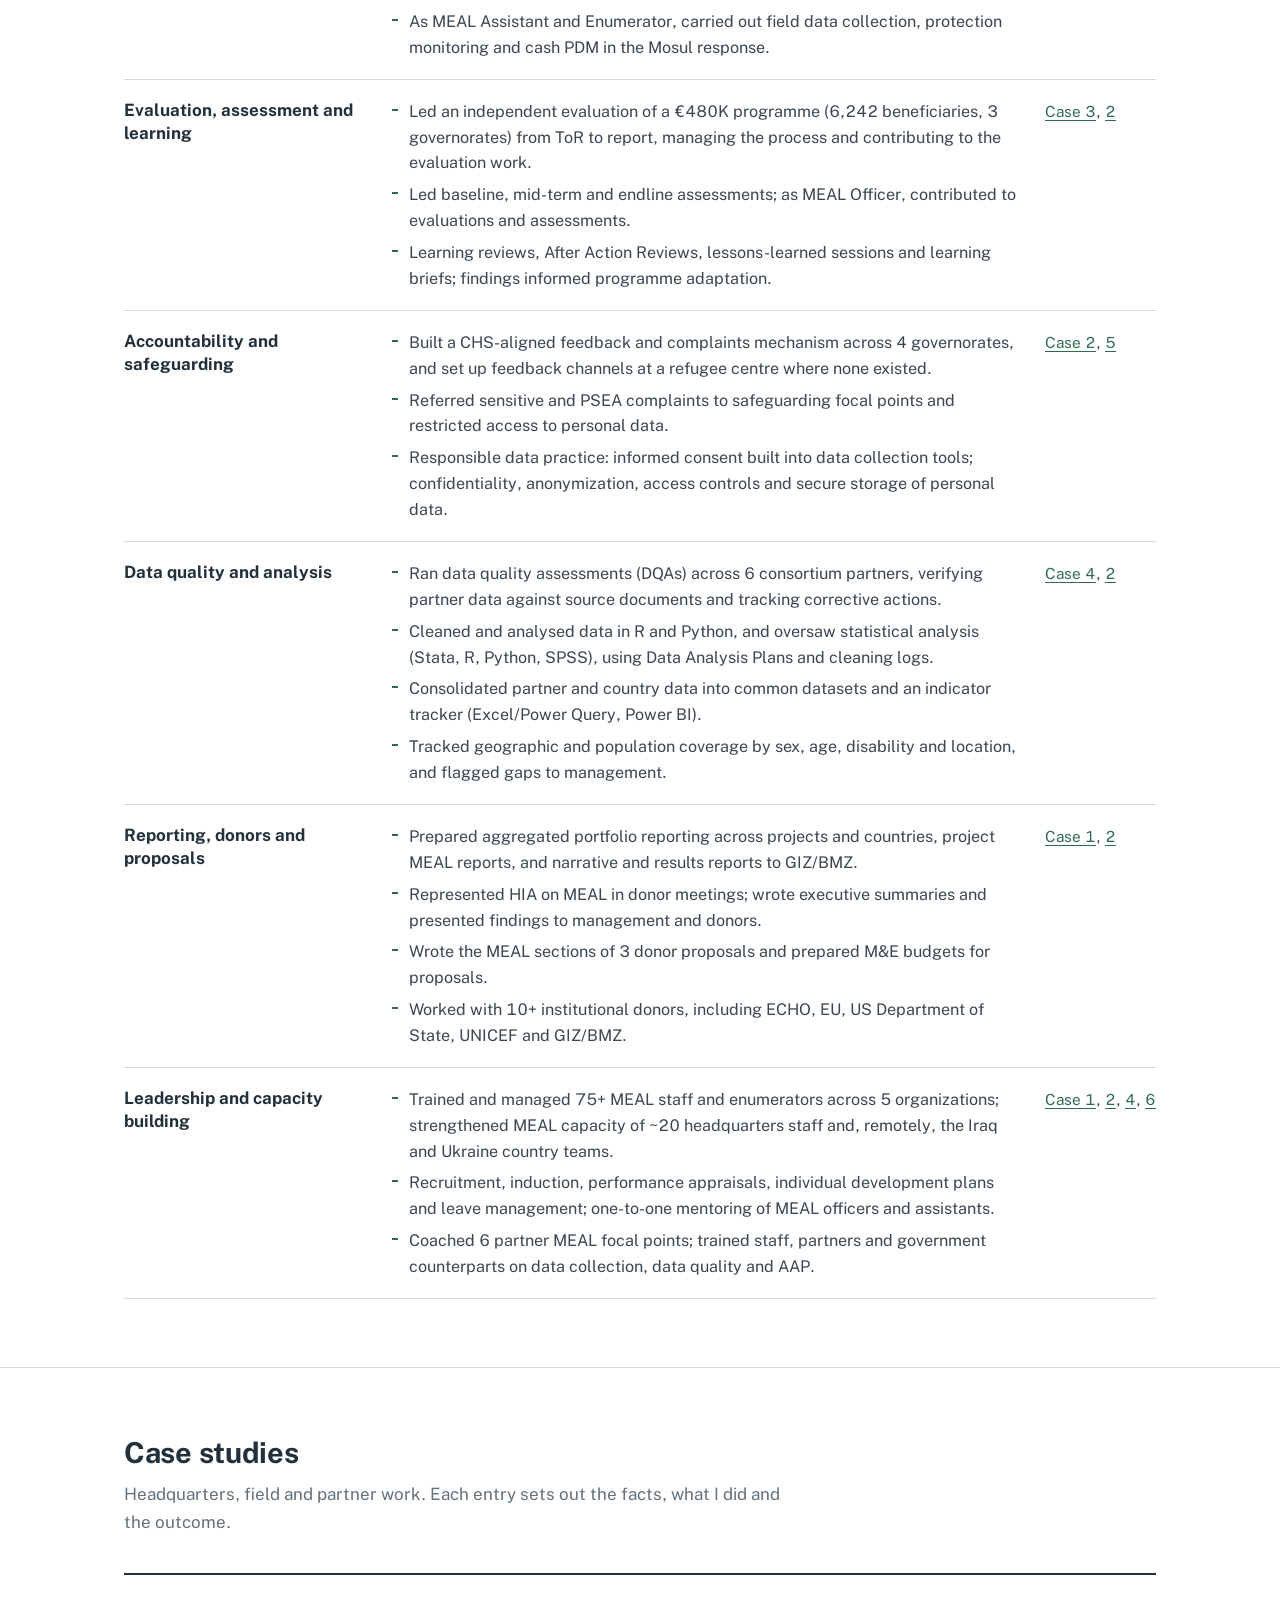
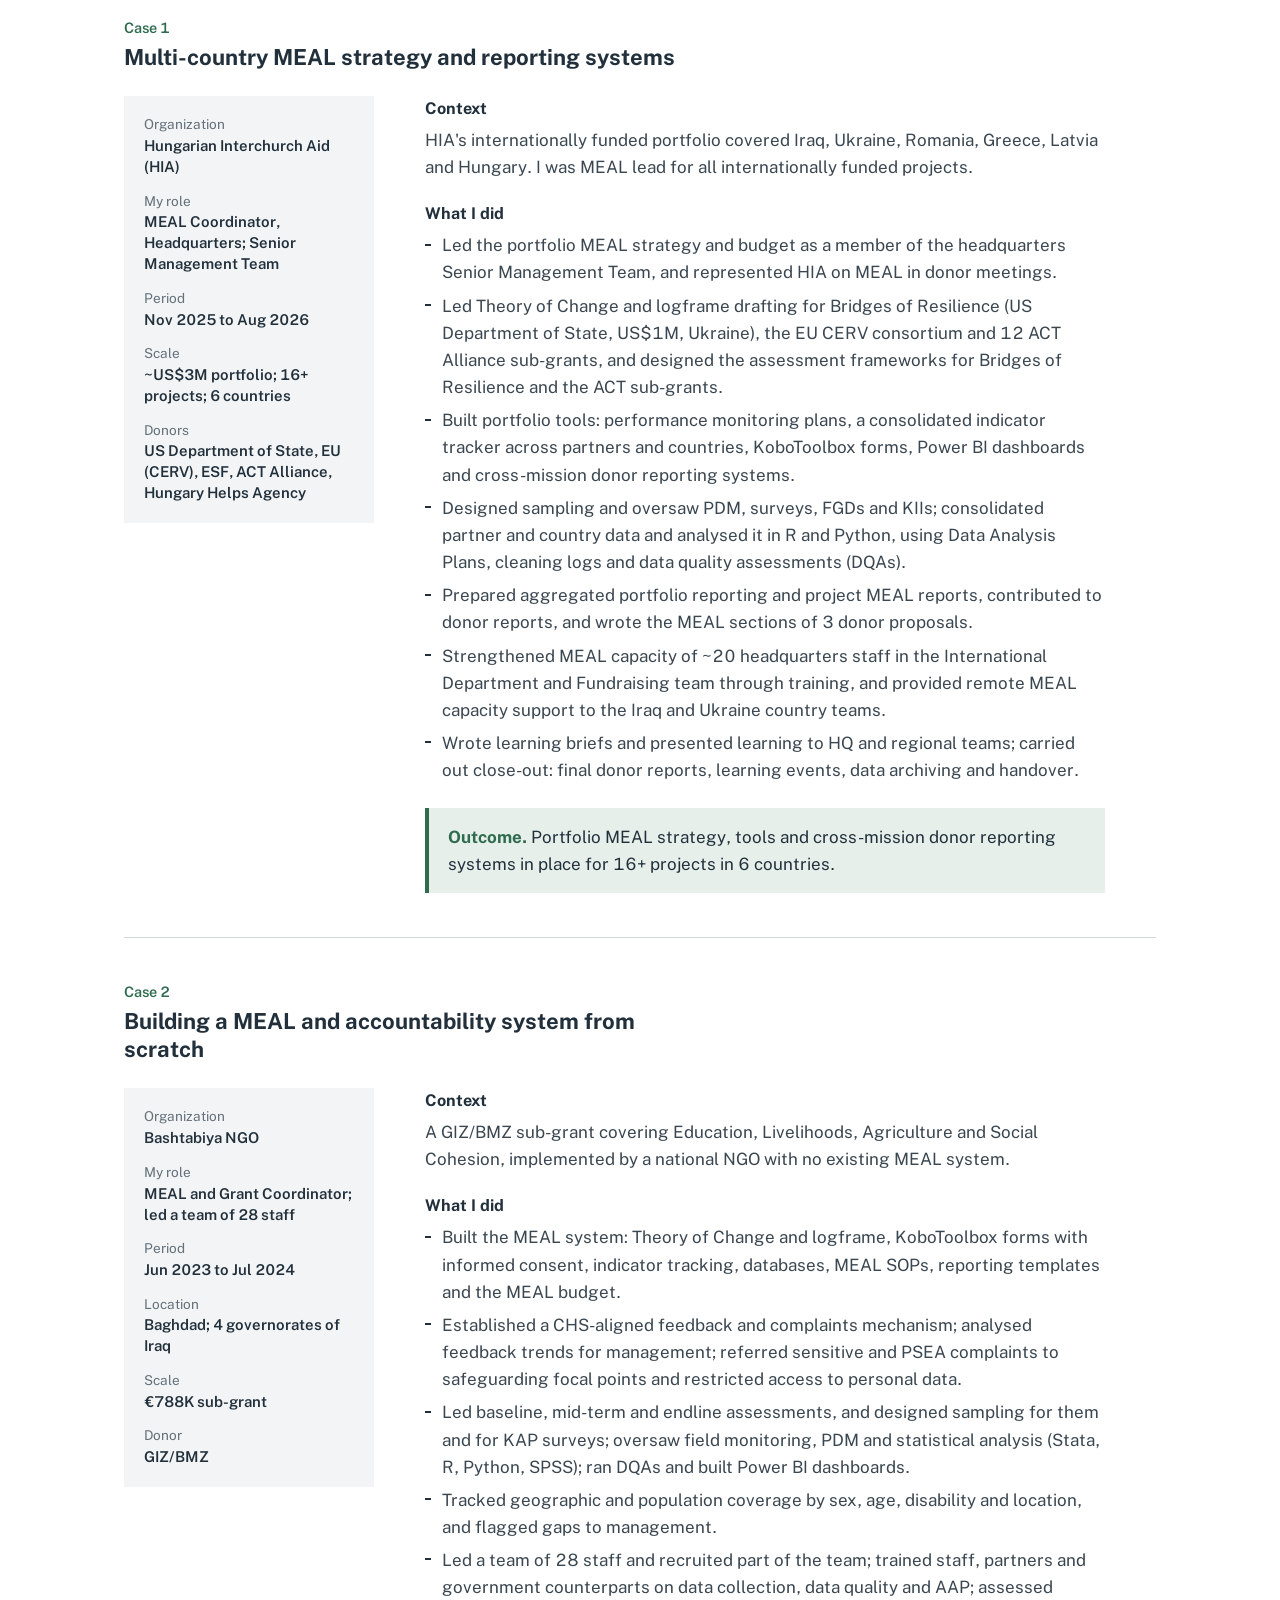
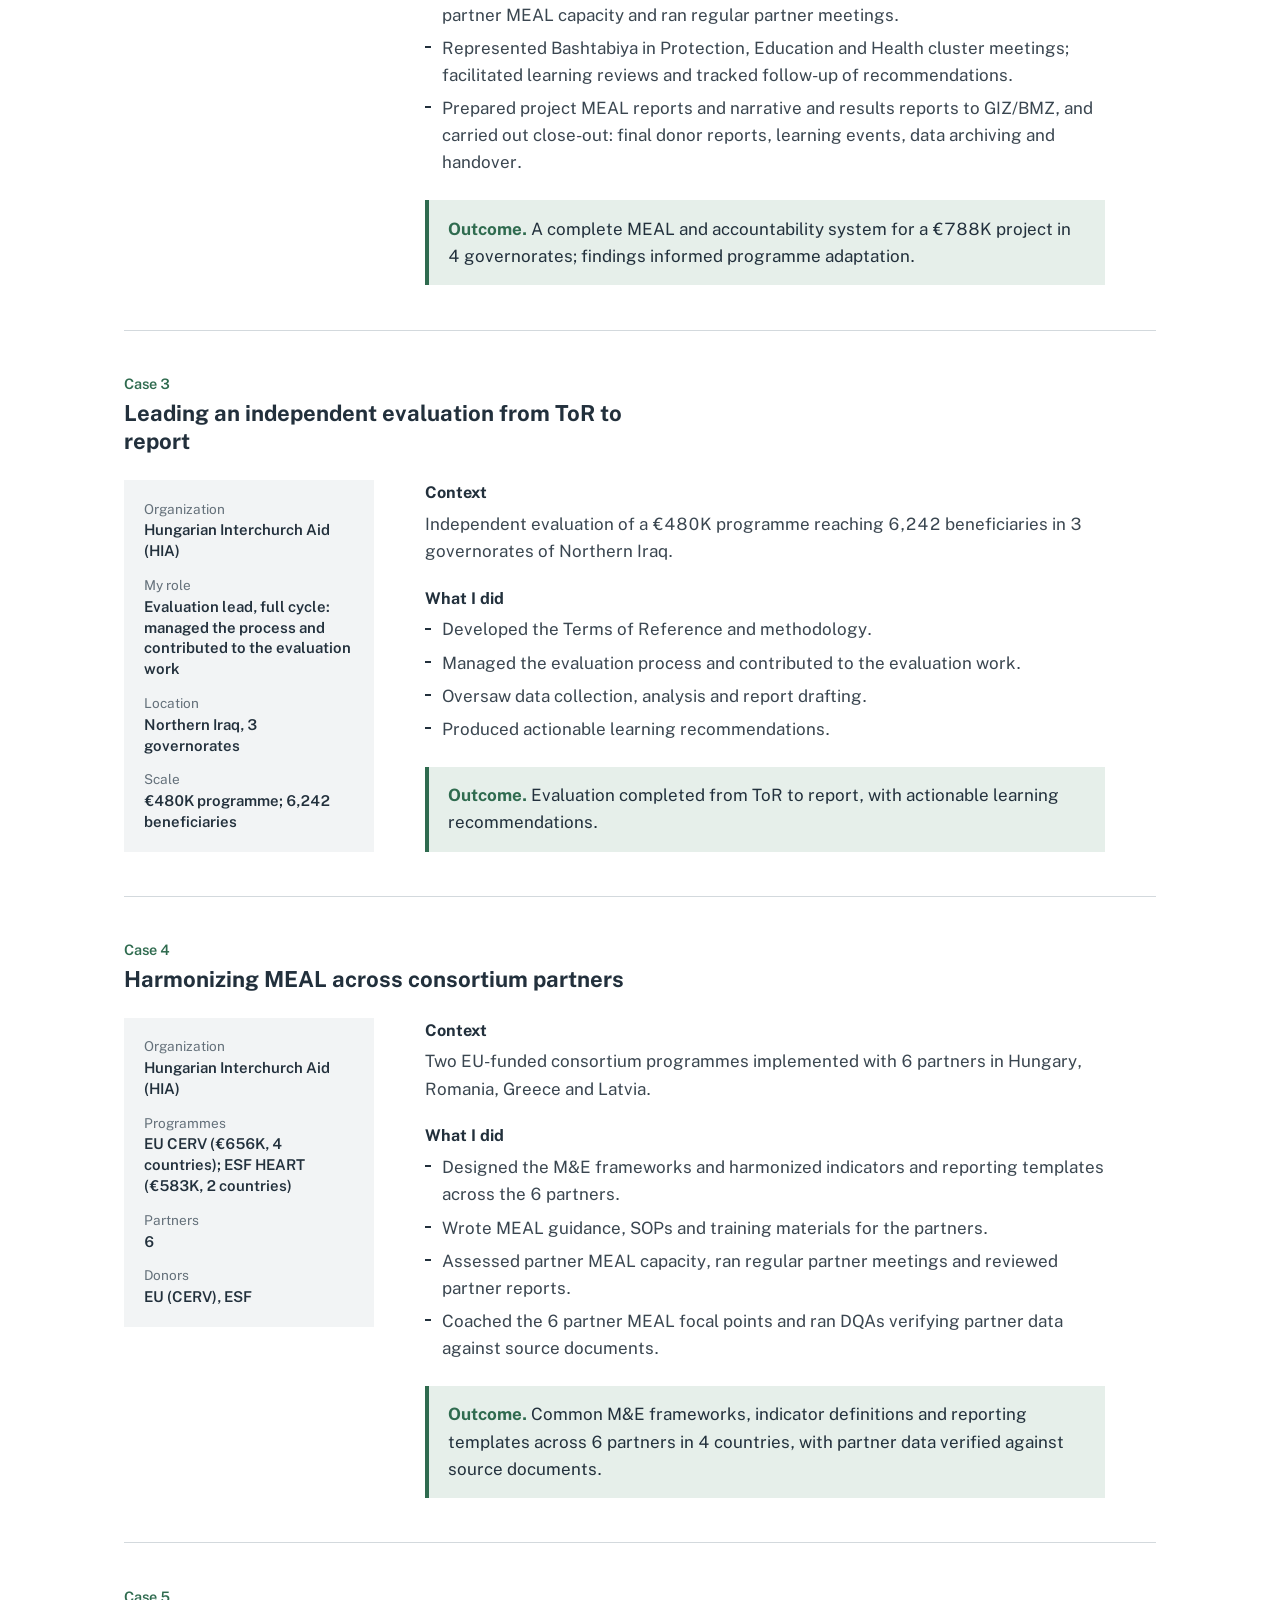
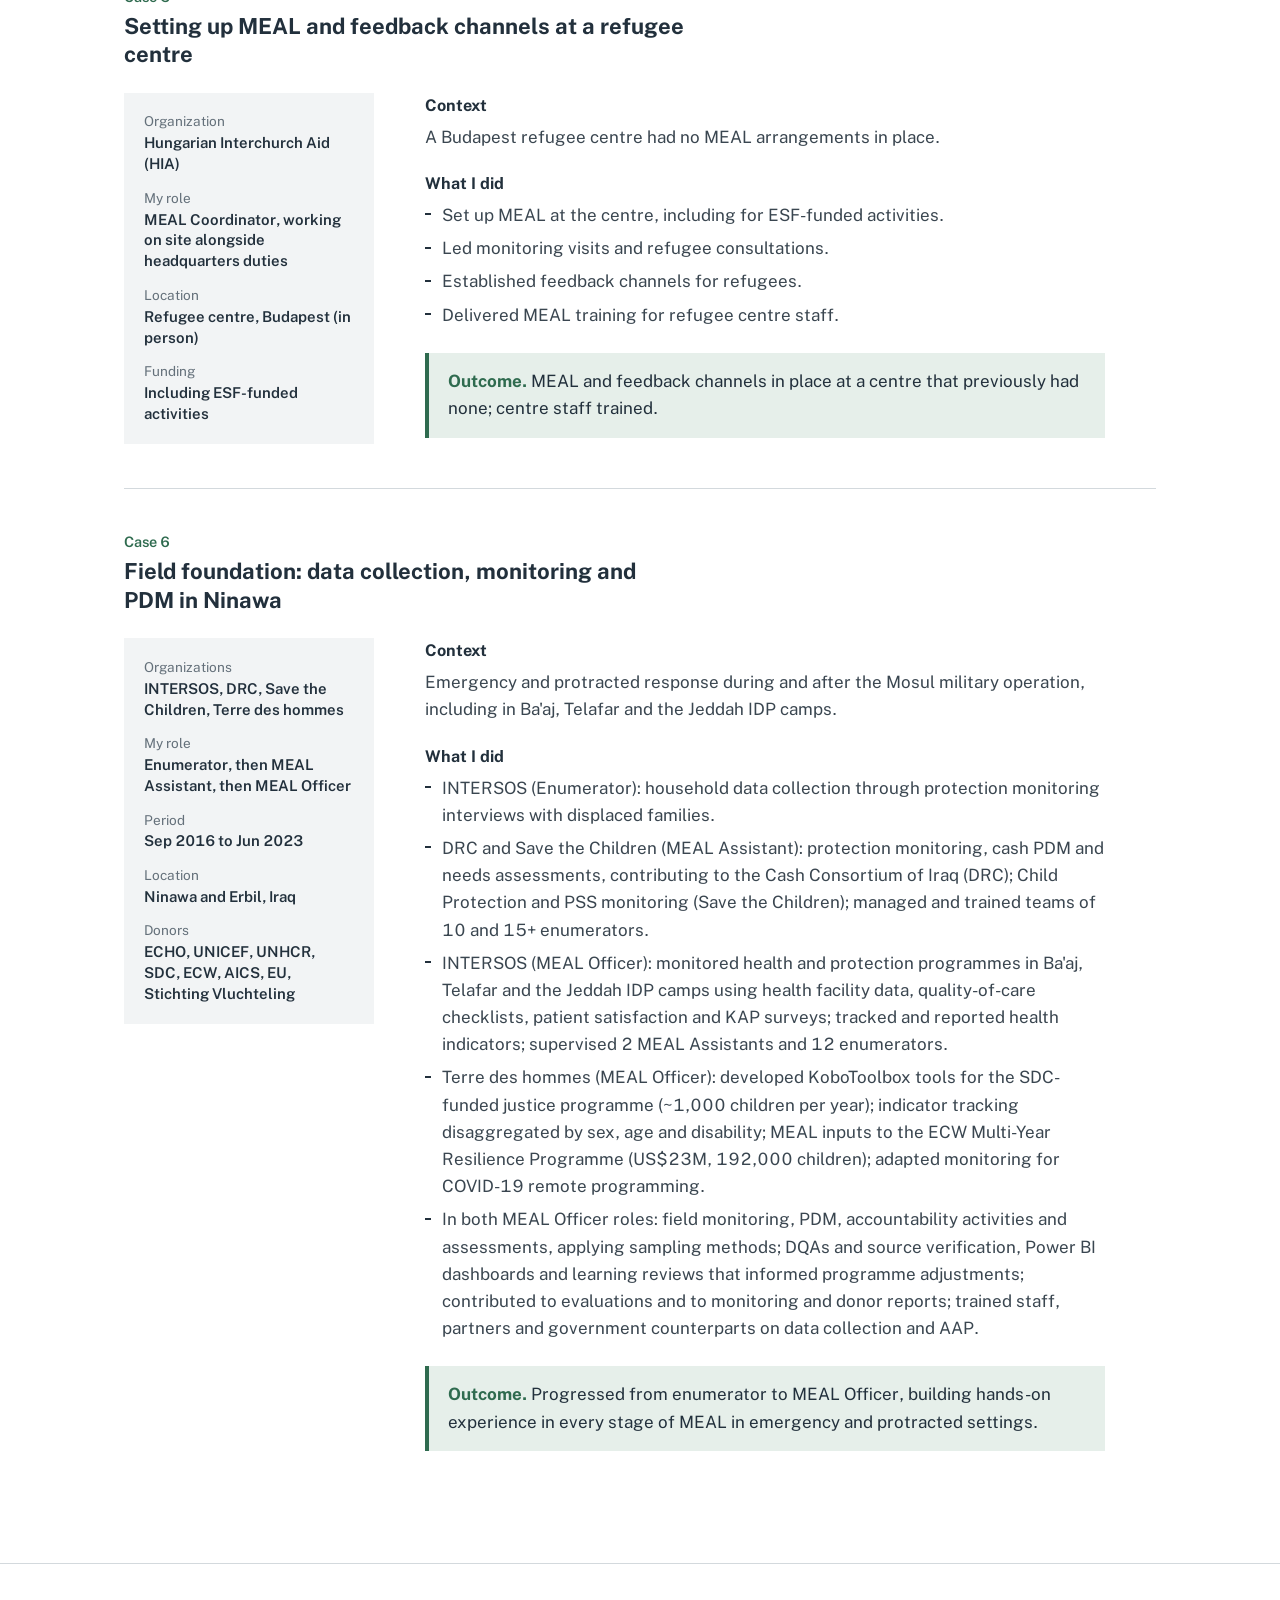
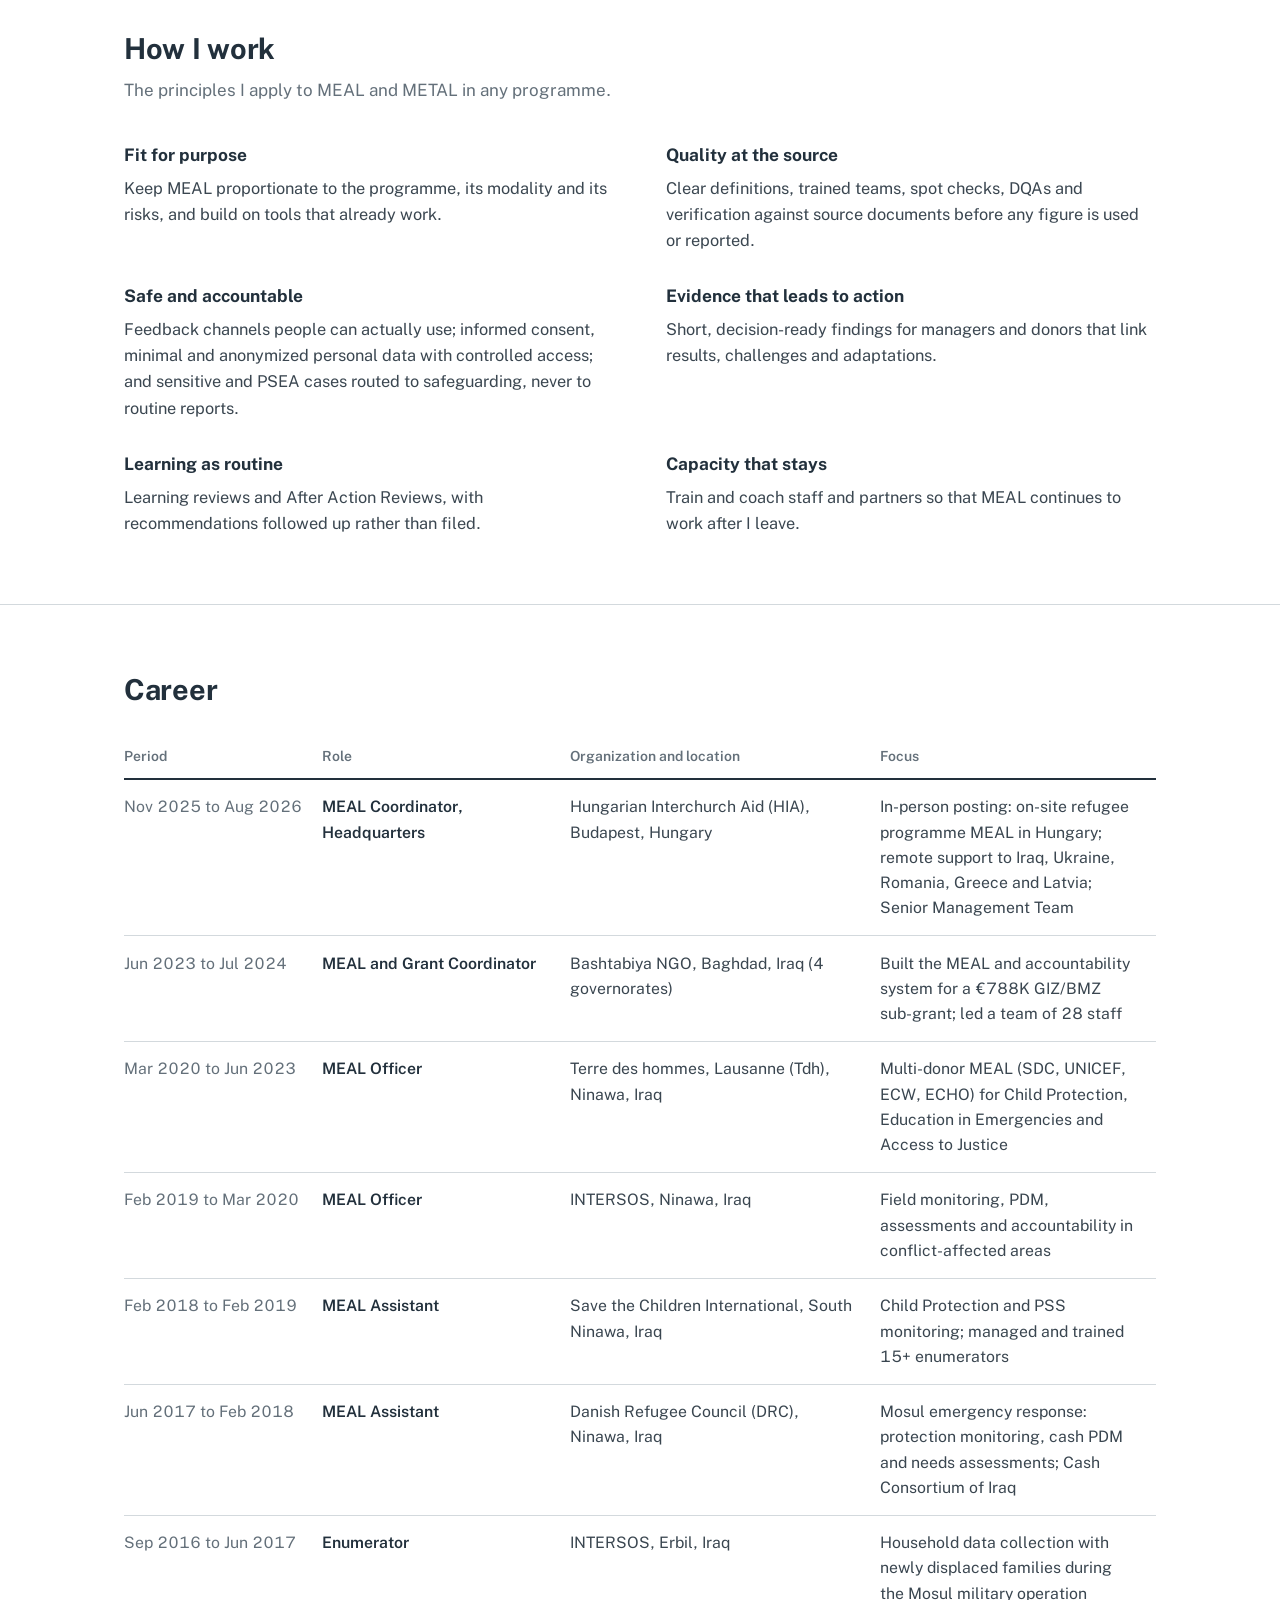
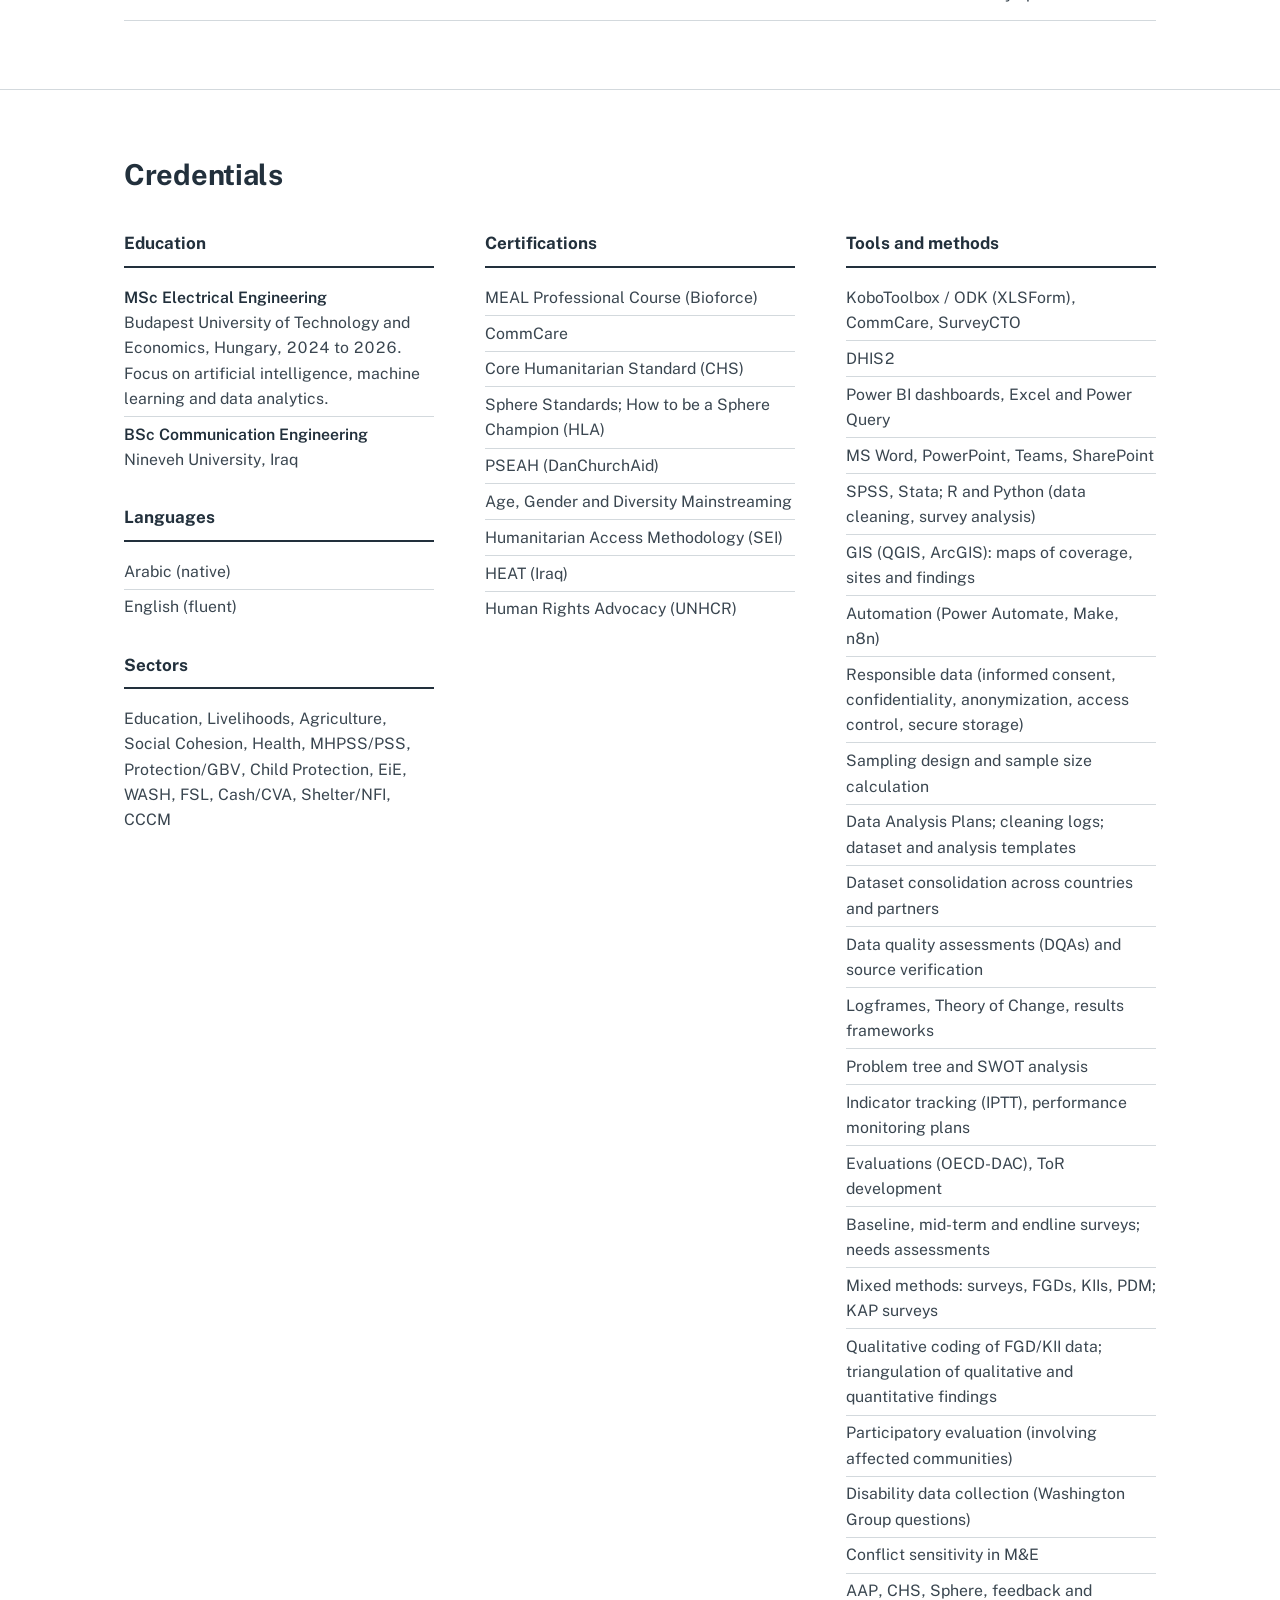
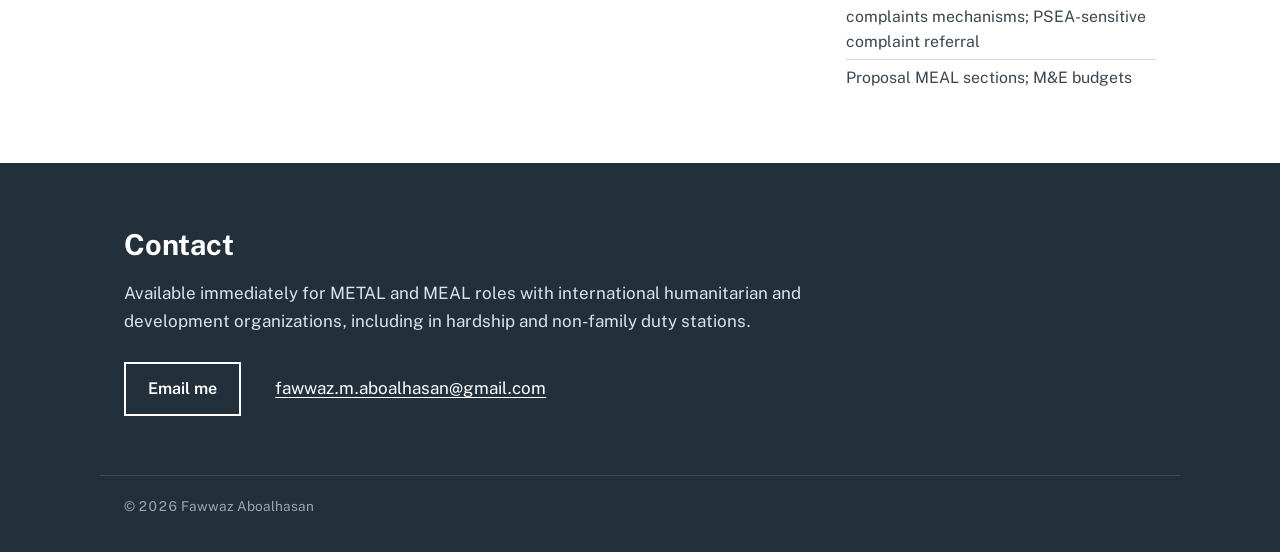
==== commit 51a492f7: "Rename portfolio_index.html to index.html" ====
--- a/index.html
+++ b/index.html
@@ -3,11 +3,11 @@
 <head>
 <meta charset="UTF-8">
 <meta name="viewport" content="width=device-width, initial-scale=1.0">
-<title>Fawwaz Aboalhasan | Humanitarian MEAL Coordinator | MEAL systems, data quality and consortium reporting</title>
-<meta name="description" content="Fawwaz Aboalhasan: 9 years of humanitarian MEAL in six countries, including Iraq and Ukraine. MEAL systems, data quality assessments, evaluation, accountability, responsible data and donor reporting with international and national NGOs.">
+<title>Fawwaz Aboalhasan | Humanitarian METAL and MEAL Coordinator | Data systems, accountability and programme quality</title>
+<meta name="description" content="Fawwaz Aboalhasan: 9 years of humanitarian METAL and MEAL in six countries, including Iraq and Ukraine. MEAL and METAL systems, data quality assessments, evaluation, accountability, transparency, responsible data and donor reporting with international and national NGOs.">
 <meta name="author" content="Fawwaz Aboalhasan">
-<meta property="og:title" content="Fawwaz Aboalhasan | Humanitarian MEAL Coordinator">
-<meta property="og:description" content="9 years of humanitarian MEAL in six countries, including Iraq and Ukraine: MEAL systems, data quality, evaluation, consortium reporting and responsible data.">
+<meta property="og:title" content="Fawwaz Aboalhasan | Humanitarian METAL and MEAL Coordinator">
+<meta property="og:description" content="9 years of humanitarian METAL and MEAL in six countries, including Iraq and Ukraine: MEAL and METAL systems, data quality, evaluation, accountability, consortium reporting and responsible data.">
 <meta property="og:type" content="profile">
 <link rel="icon" href="data:image/svg+xml,<svg xmlns='http://www.w3.org/2000/svg' viewBox='0 0 100 100'><rect width='100' height='100' fill='%2322303C'/><text x='50' y='66' font-family='Arial' font-weight='700' font-size='46' fill='white' text-anchor='middle'>FA</text></svg>">
 <link rel="preconnect" href="https://fonts.googleapis.com">
@@ -200,8 +200,8 @@
 <section class="intro">
   <div class="wrap">
     <h1>Fawwaz Aboalhasan</h1>
-    <p class="role">Humanitarian MEAL Coordinator: monitoring, evaluation, reporting and learning, data quality and consortium reporting</p>
-    <p class="lead">Nine years of humanitarian MEAL with international and national NGOs in emergency, displacement and refugee contexts, across six countries including Iraq and Ukraine. My work runs from frontline data collection in the Mosul emergency response to headquarters MEAL leadership in Budapest. I build MEAL systems, run data quality assessments, lead evaluations and consortium reporting, and apply responsible, protection-sensitive data practices, so that evidence informs programme decisions and adaptation.</p>
+    <p class="role">Humanitarian METAL and MEAL Coordinator: data systems, evaluation, accountability, programme quality and consortium reporting</p>
+    <p class="lead">Nine years of humanitarian MEAL and METAL with international and national NGOs in emergency, displacement and refugee contexts, across six countries including Iraq and Ukraine. My work runs from frontline data collection in the Mosul emergency response to headquarters MEAL and METAL leadership in Budapest. I build MEAL and METAL systems, run data quality assessments, lead evaluations and consortium reporting, and apply responsible, protection-sensitive data practices, so that evidence informs programme decisions and adaptation.</p>
     <div class="status">
       <div><b>Available immediately</b>International deployment, including hardship and non-family duty stations</div>
       <div><b>Based in Erbil, Iraq</b>Arabic (native), English (fluent)</div>
@@ -229,7 +229,7 @@
 <section class="block" id="expertise">
   <div class="wrap">
     <h2>Expertise</h2>
-    <p class="sub">The core MEAL functions I cover, and where each one is shown in my work.</p>
+    <p class="sub">The core MEAL and METAL functions I cover, and where each one is shown in my work.</p>
     <div class="body">
       <table class="matrix">
         <thead><tr><th scope="col">Function</th><th scope="col">Evidence from my work</th><th scope="col">Case</th></tr></thead>
@@ -449,7 +449,7 @@
             <li>INTERSOS (Enumerator): household data collection through protection monitoring interviews with displaced families.</li>
             <li>DRC and Save the Children (MEAL Assistant): protection monitoring, cash PDM and needs assessments, contributing to the Cash Consortium of Iraq (DRC); Child Protection and PSS monitoring (Save the Children); managed and trained teams of 10 and 15+ enumerators.</li>
             <li>INTERSOS (MEAL Officer): monitored health and protection programmes in Ba'aj, Telafar and the Jeddah IDP camps using health facility data, quality-of-care checklists, patient satisfaction and KAP surveys; tracked and reported health indicators; supervised 2 MEAL Assistants and 12 enumerators.</li>
-            <li>Terre des hommes (MEAL Officer): developed KoboToolbox tools for the SDC-funded justice programme (~1,000 children per year); indicator tracking disaggregated by sex, age and disability; MEAL inputs to the ECW Multi-Year Resilience Programme (US$23M, 192,000 children); adapted monitoring for COVID-19 remote programming; supervised 2 MEAL Assistants and up to 10 enumerators.</li>
+            <li>Terre des hommes (MEAL Officer): developed KoboToolbox tools for the SDC-funded justice programme (~1,000 children per year); indicator tracking disaggregated by sex, age and disability; MEAL inputs to the ECW Multi-Year Resilience Programme (US$23M, 192,000 children); adapted monitoring for COVID-19 remote programming.</li>
             <li>In both MEAL Officer roles: field monitoring, PDM, accountability activities and assessments, applying sampling methods; DQAs and source verification, Power BI dashboards and learning reviews that informed programme adjustments; contributed to evaluations and to monitoring and donor reports; trained staff, partners and government counterparts on data collection and AAP.</li>
           </ul>
           <p class="outcome"><b>Outcome.</b> Progressed from enumerator to MEAL Officer, building hands-on experience in every stage of MEAL in emergency and protracted settings.</p>
@@ -463,7 +463,7 @@
 <section class="block" id="approach">
   <div class="wrap">
     <h2>How I work</h2>
-    <p class="sub">The principles I apply to MEAL in any programme.</p>
+    <p class="sub">The principles I apply to MEAL and METAL in any programme.</p>
     <div class="body principles">
       <div><h3>Fit for purpose</h3><p>Keep MEAL proportionate to the programme, its modality and its risks, and build on tools that already work.</p></div>
       <div><h3>Quality at the source</h3><p>Clear definitions, trained teams, spot checks, DQAs and verification against source documents before any figure is used or reported.</p></div>
@@ -561,7 +561,7 @@
 <section class="contact" id="contact">
   <div class="wrap">
     <h2>Contact</h2>
-    <p>Available immediately for MEAL roles with international humanitarian and development organizations, including in hardship and non-family duty stations.</p>
+    <p>Available immediately for METAL and MEAL roles with international humanitarian and development organizations, including in hardship and non-family duty stations.</p>
     <div class="actions">
       <a class="btn" href="mailto:fawwaz.m.aboalhasan@gmail.com">Email me</a>
       <a class="mail" href="mailto:fawwaz.m.aboalhasan@gmail.com">fawwaz.m.aboalhasan@gmail.com</a>
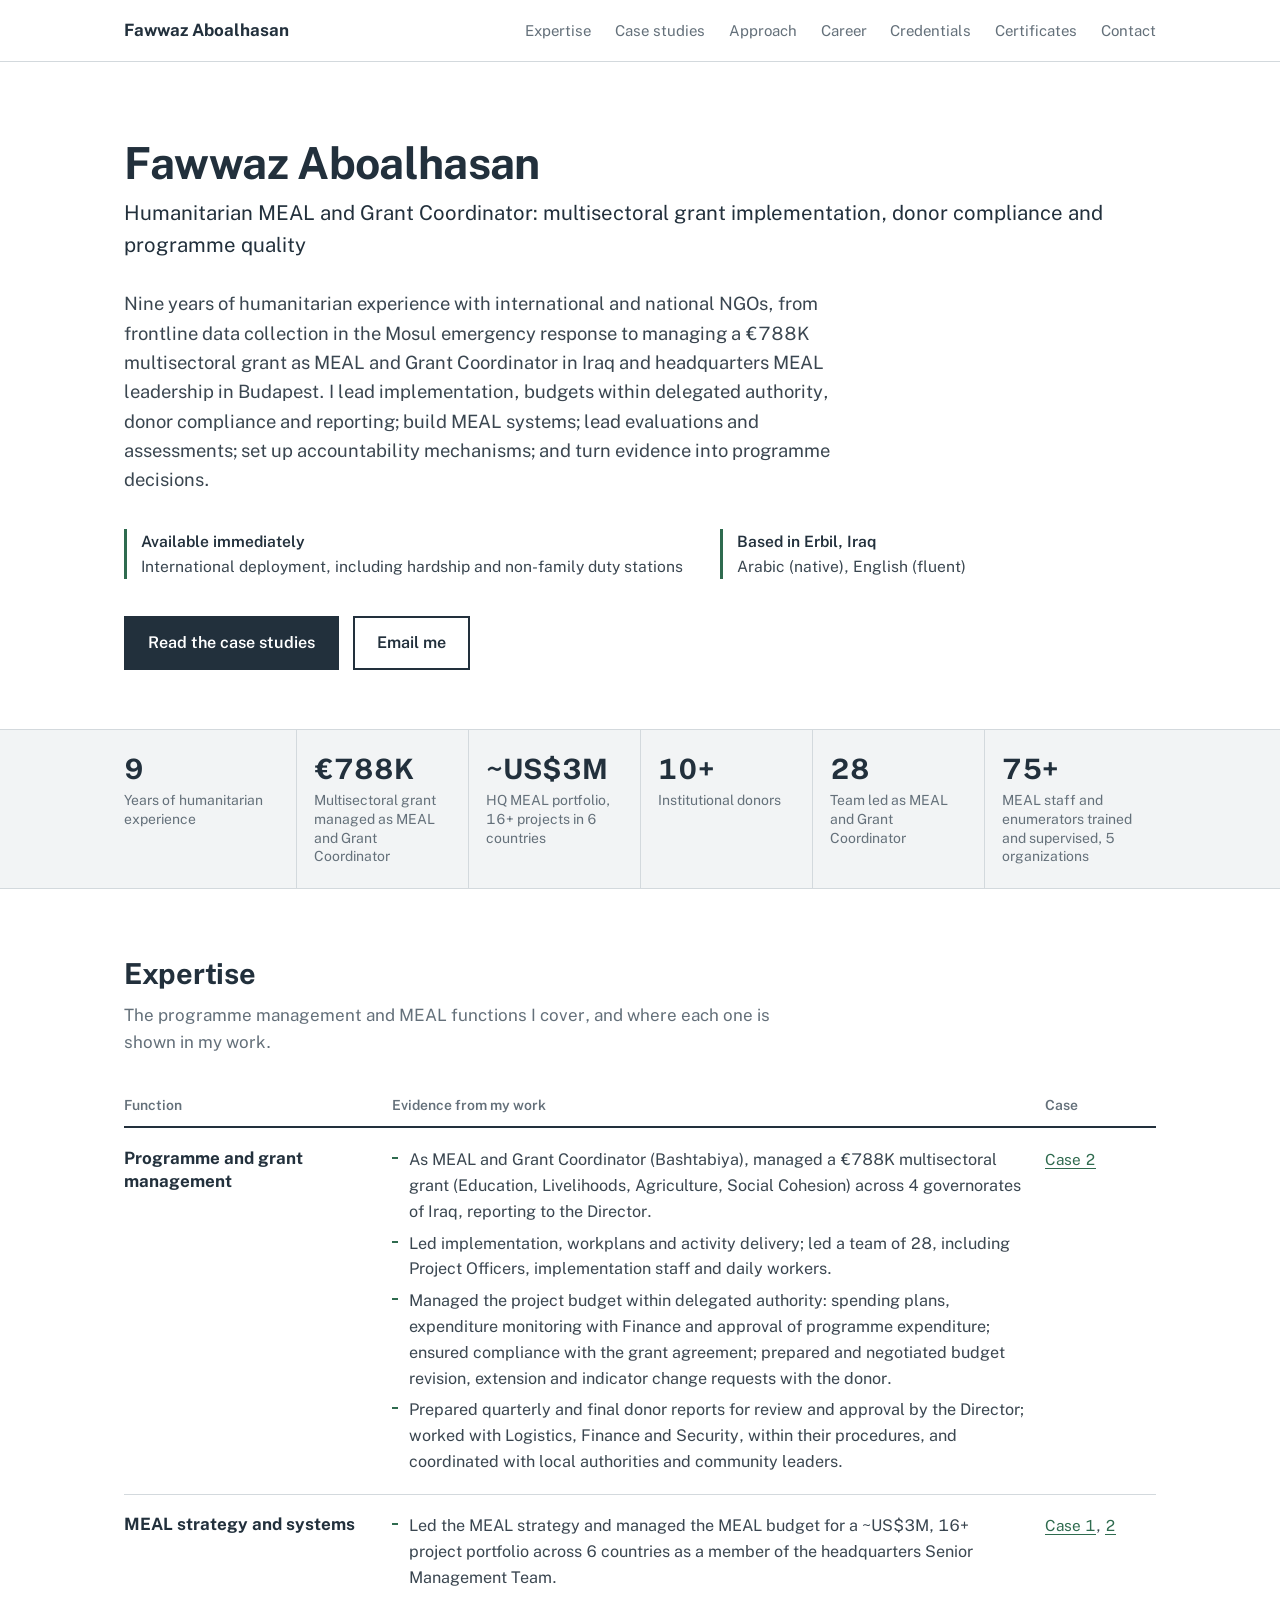
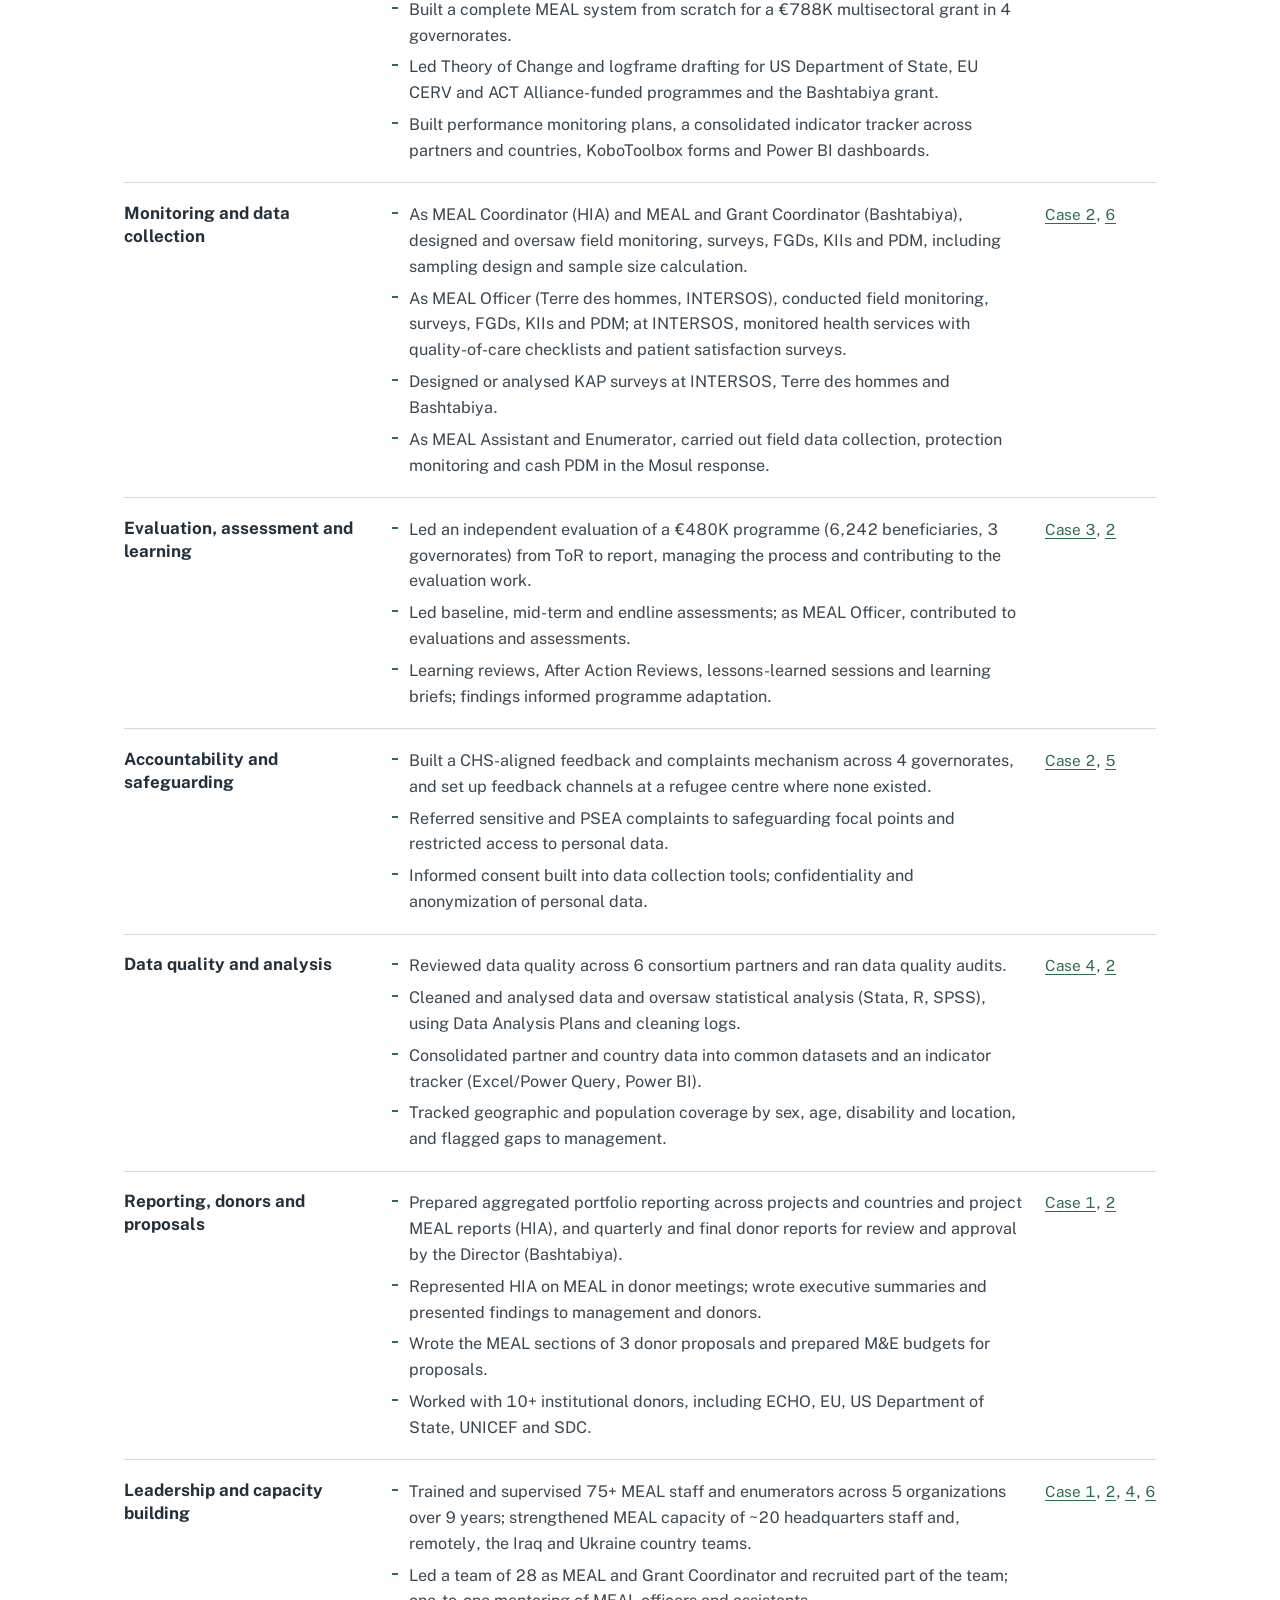
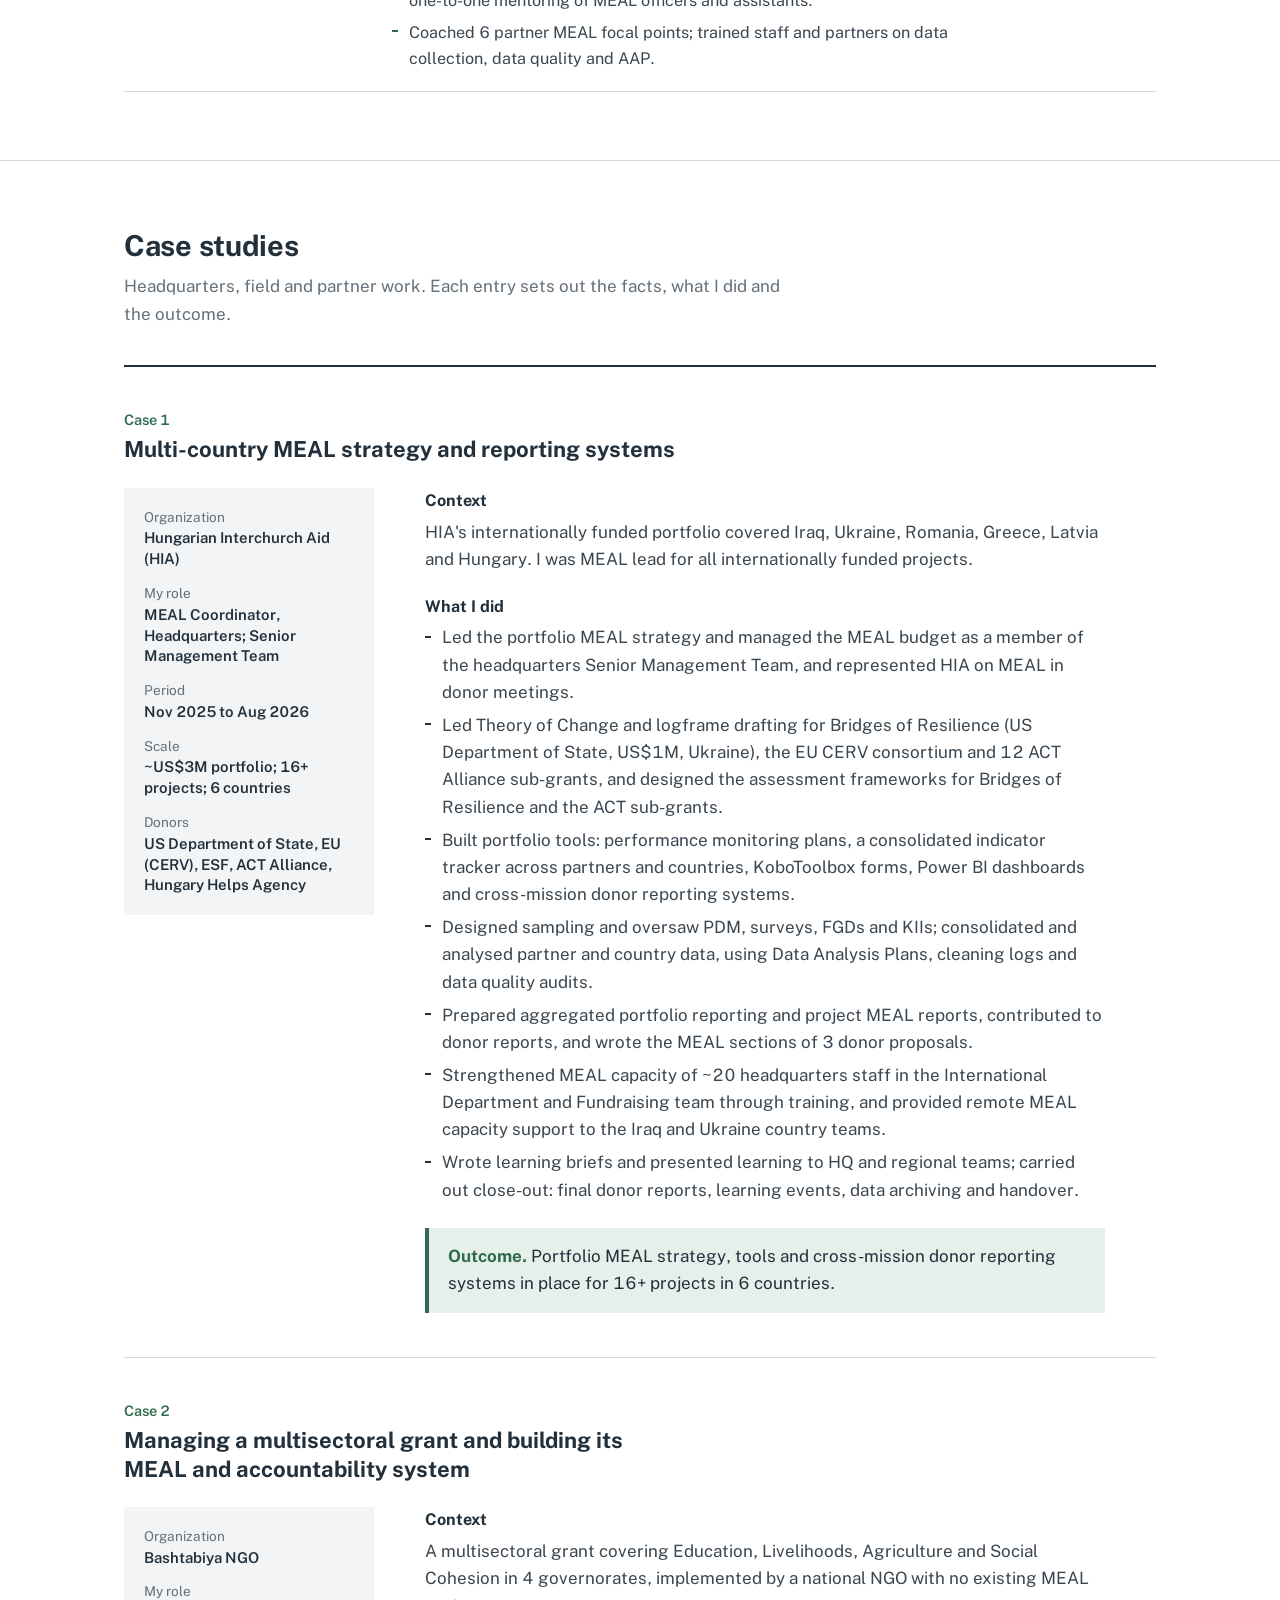
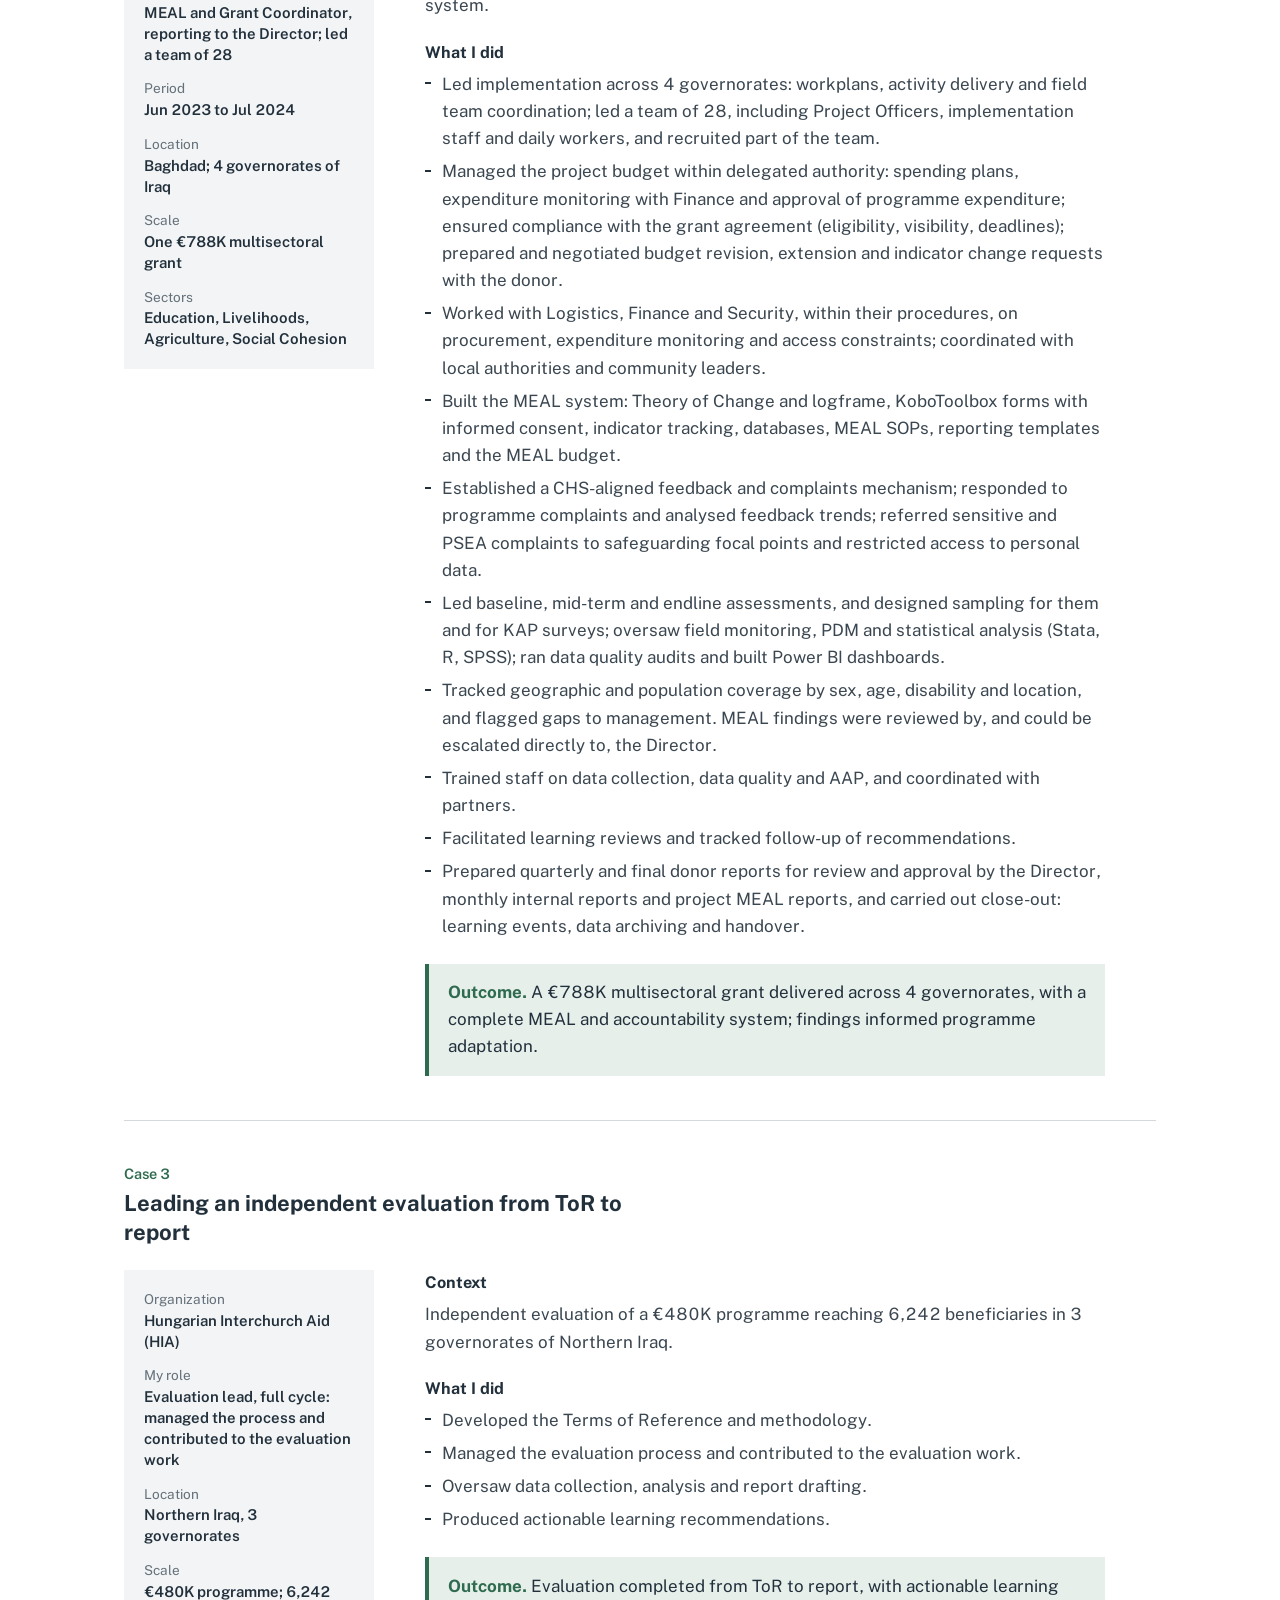
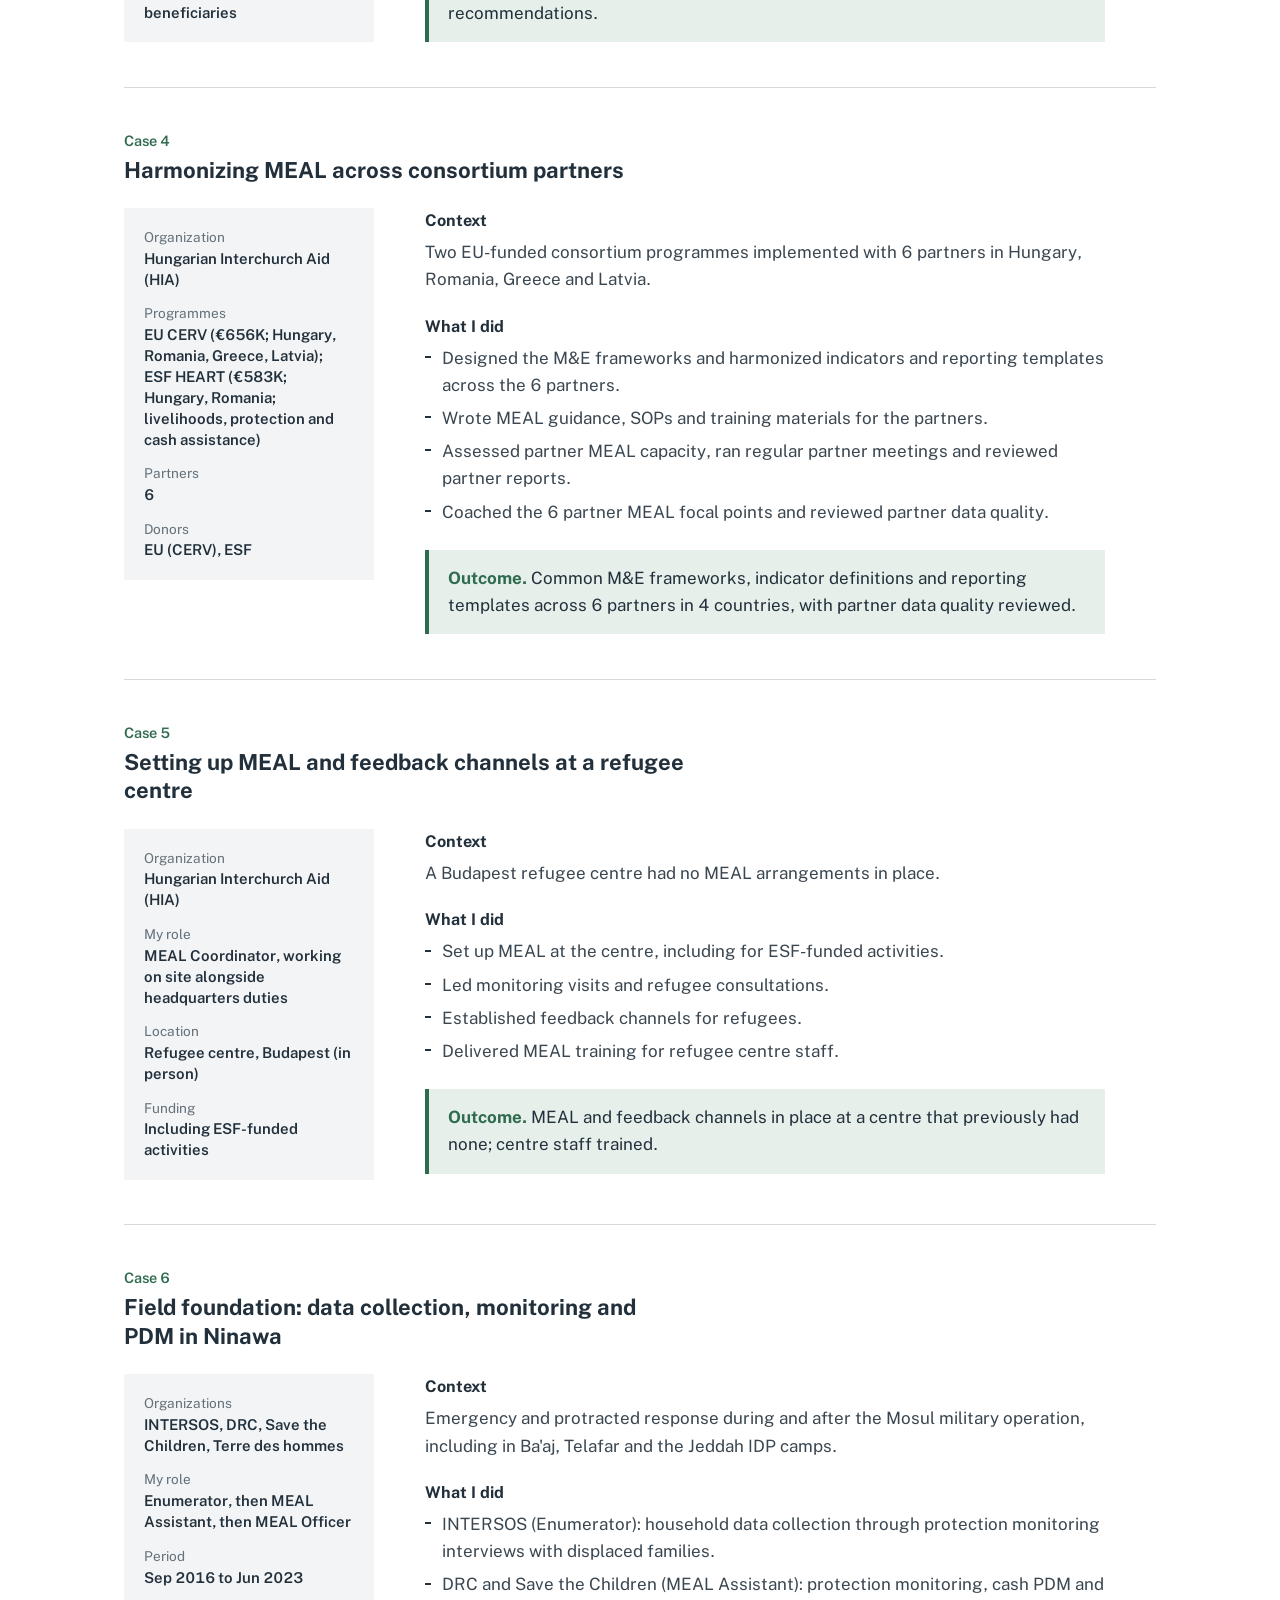
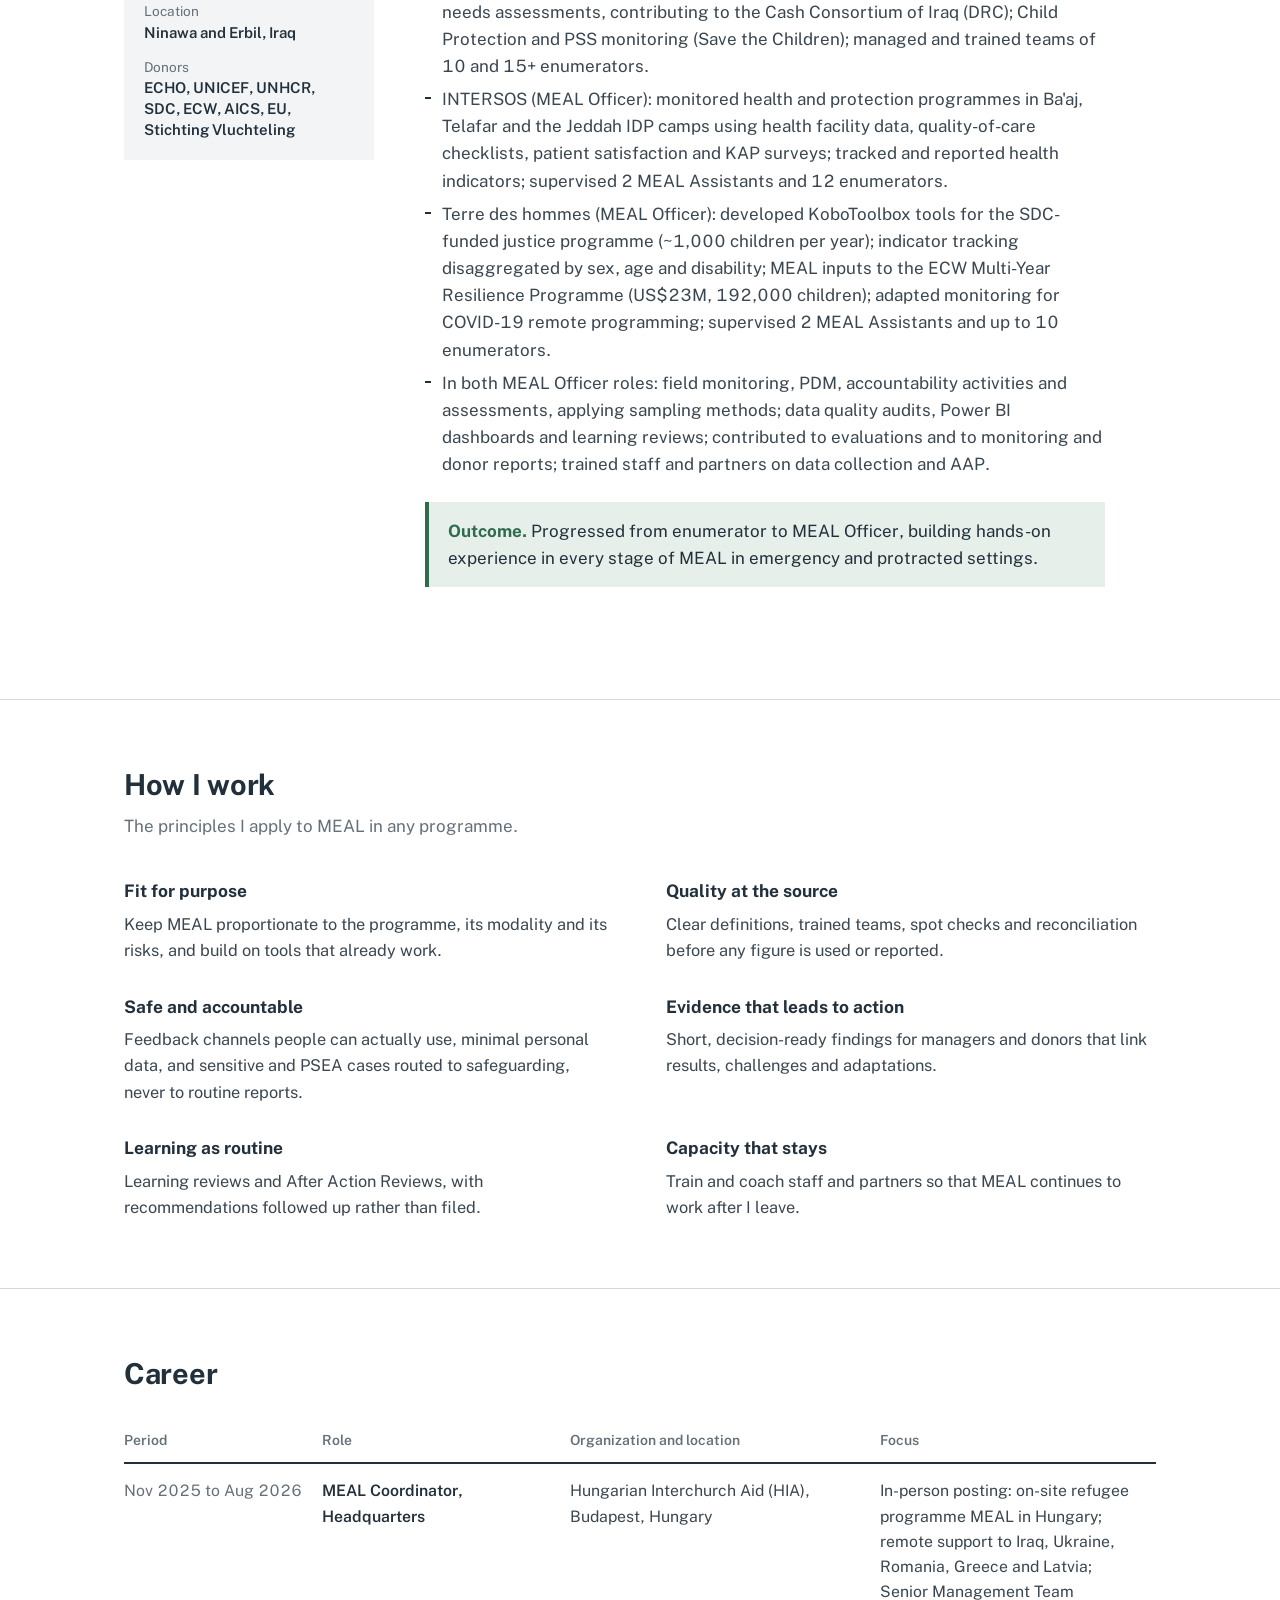
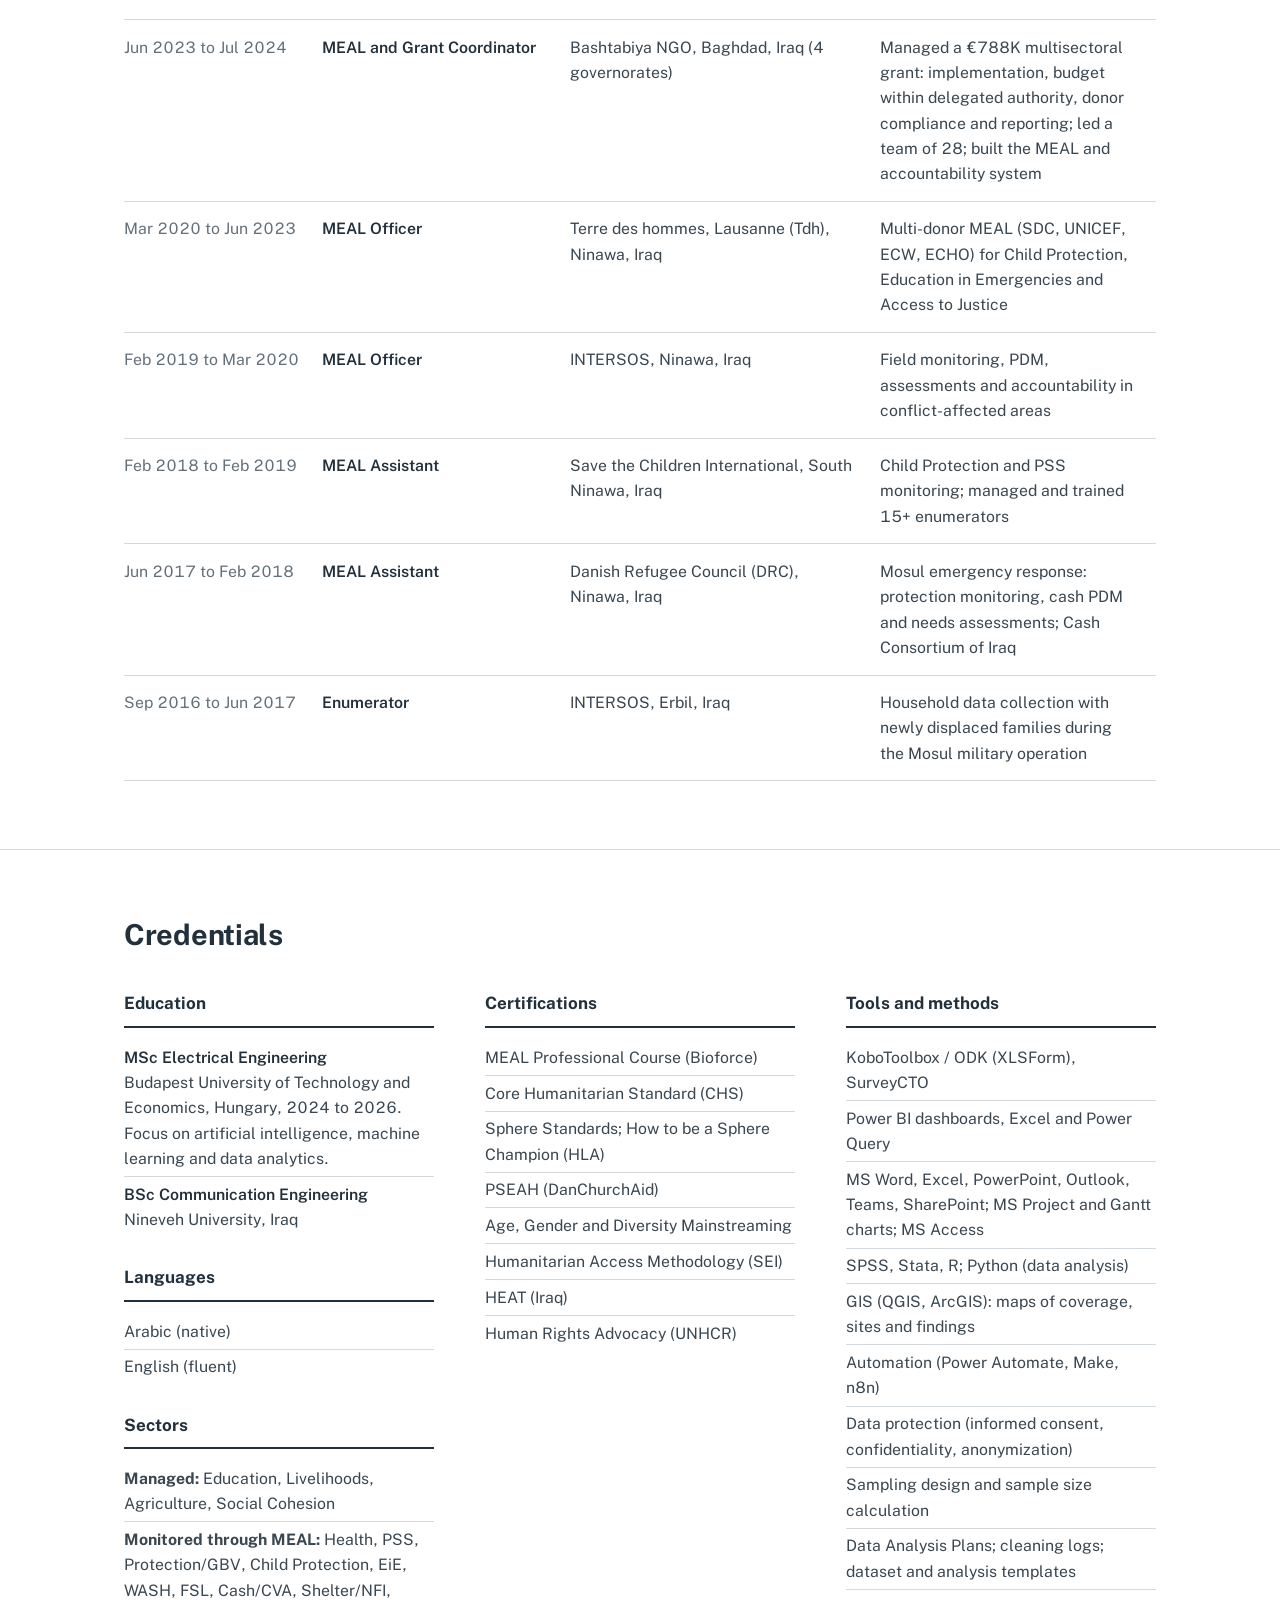
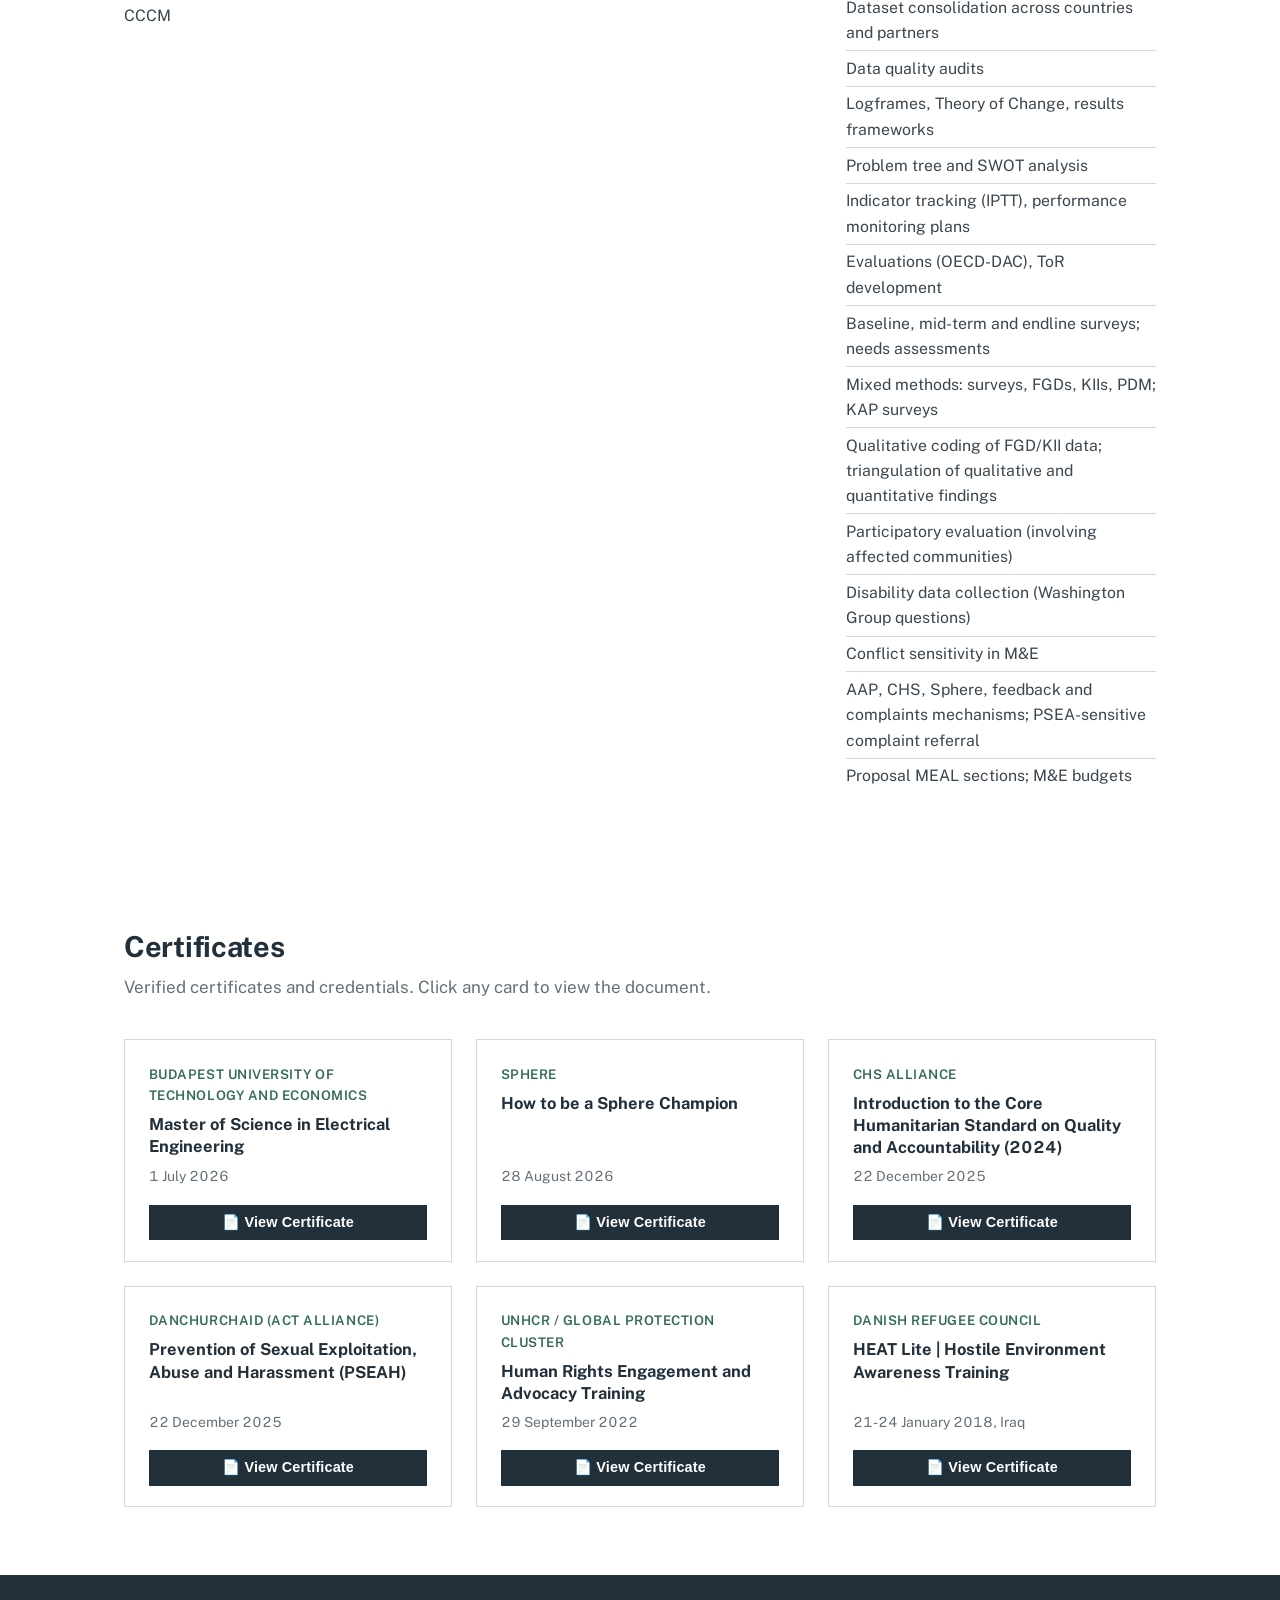
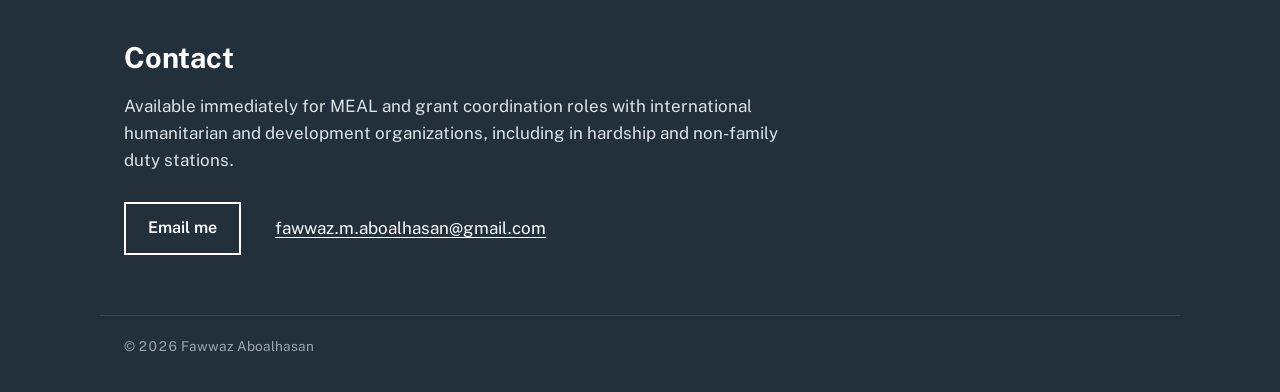
==== commit 445d95ee: "Add files via upload" ====
--- a/index.html
+++ b/index.html
@@ -3,13 +3,21 @@
 <head>
 <meta charset="UTF-8">
 <meta name="viewport" content="width=device-width, initial-scale=1.0">
-<title>Fawwaz Aboalhasan | Humanitarian METAL and MEAL Coordinator | Data systems, accountability and programme quality</title>
-<meta name="description" content="Fawwaz Aboalhasan: 9 years of humanitarian METAL and MEAL in six countries, including Iraq and Ukraine. MEAL and METAL systems, data quality assessments, evaluation, accountability, transparency, responsible data and donor reporting with international and national NGOs.">
+<title>Fawwaz Aboalhasan | Humanitarian MEAL and Grant Coordinator</title>
+<meta name="description" content="Fawwaz Aboalhasan: 9 years of humanitarian experience. MEAL and grant coordination, donor compliance and reporting, MEAL systems, evaluation and accountability to affected populations with international and national NGOs.">
 <meta name="author" content="Fawwaz Aboalhasan">
-<meta property="og:title" content="Fawwaz Aboalhasan | Humanitarian METAL and MEAL Coordinator">
-<meta property="og:description" content="9 years of humanitarian METAL and MEAL in six countries, including Iraq and Ukraine: MEAL and METAL systems, data quality, evaluation, accountability, consortium reporting and responsible data.">
+<meta property="og:title" content="Fawwaz Aboalhasan | Humanitarian MEAL and Grant Coordinator">
+<meta property="og:description" content="9 years of humanitarian experience: MEAL and grant coordination, donor compliance, MEAL systems, evaluation and accountability across 6 countries.">
 <meta property="og:type" content="profile">
 <link rel="icon" href="data:image/svg+xml,<svg xmlns='http://www.w3.org/2000/svg' viewBox='0 0 100 100'><rect width='100' height='100' fill='%2322303C'/><text x='50' y='66' font-family='Arial' font-weight='700' font-size='46' fill='white' text-anchor='middle'>FA</text></svg>">
+<!-- Google tag (gtag.js) -->
+<script async src="https://www.googletagmanager.com/gtag/js?id=G-R03B7P0TRR"></script>
+<script>
+  window.dataLayer = window.dataLayer || [];
+  function gtag(){dataLayer.push(arguments);}
+  gtag('js', new Date());
+  gtag('config', 'G-R03B7P0TRR');
+</script>
 <link rel="preconnect" href="https://fonts.googleapis.com">
 <link rel="preconnect" href="https://fonts.gstatic.com" crossorigin>
 <link href="https://fonts.googleapis.com/css2?family=Public+Sans:ital,wght@0,400;0,600;0,700;1,400&display=swap" rel="stylesheet">
@@ -129,6 +137,27 @@
 .creds li { padding: .28rem 0; border-bottom: 1px solid var(--rule); }
 .creds li:last-child { border-bottom: 0; }
 .creds .deg { color: var(--ink); font-weight: 600; }
+
+/* Certificates */
+.cert-grid { display: grid; grid-template-columns: repeat(3, 1fr); gap: 1.4rem; }
+.cert-card { border: 1px solid var(--rule); padding: 1.4rem 1.4rem 1.2rem; background: var(--paper); display: flex; flex-direction: column; }
+.cert-card .cert-issuer { font-size: .78rem; font-weight: 600; color: var(--green); text-transform: uppercase; letter-spacing: .04em; margin-bottom: .4rem; }
+.cert-card h3 { font-size: .97rem; font-weight: 700; color: var(--ink); line-height: 1.35; margin-bottom: .4rem; flex: 1; }
+.cert-card .cert-date { font-size: .82rem; color: var(--muted); margin-bottom: 1rem; }
+.cert-card .cert-btn { display: block; text-align: center; padding: .55rem 1rem; background: var(--ink); color: #fff; font-size: .85rem; font-weight: 600; cursor: pointer; border: none; width: 100%; letter-spacing: .01em; transition: background .15s; }
+.cert-card .cert-btn:hover { background: var(--green); }
+/* Modal */
+.cert-modal { display: none; position: fixed; inset: 0; background: rgba(0,0,0,.7); z-index: 1000; align-items: center; justify-content: center; padding: 1.5rem; }
+.cert-modal.open { display: flex; }
+.cert-modal-box { background: var(--paper); width: 100%; max-width: 860px; max-height: 90vh; display: flex; flex-direction: column; }
+.cert-modal-header { display: flex; justify-content: space-between; align-items: center; padding: .9rem 1.2rem; border-bottom: 1px solid var(--rule); }
+.cert-modal-header h4 { font-size: 1rem; color: var(--ink); font-weight: 700; }
+.cert-modal-close { background: none; border: none; font-size: 1.5rem; cursor: pointer; color: var(--muted); line-height: 1; padding: 0 .3rem; }
+.cert-modal-close:hover { color: var(--ink); }
+.cert-modal-body { flex: 1; overflow: hidden; }
+.cert-modal-body iframe { width: 100%; height: 100%; min-height: 70vh; border: none; display: block; }
+@media (max-width: 900px) { .cert-grid { grid-template-columns: repeat(2, 1fr); } }
+@media (max-width: 680px) { .cert-grid { grid-template-columns: 1fr; } }
 
 /* Contact */
 .contact { background: var(--ink); color: #DCE3E8; padding: 3.5rem 0; }
@@ -191,6 +220,7 @@
       <a href="#approach">Approach</a>
       <a href="#career">Career</a>
       <a href="#credentials">Credentials</a>
+      <a href="#certificates">Certificates</a>
       <a href="#contact">Contact</a>
     </nav>
   </div>
@@ -200,8 +230,8 @@
 <section class="intro">
   <div class="wrap">
     <h1>Fawwaz Aboalhasan</h1>
-    <p class="role">Humanitarian METAL and MEAL Coordinator: data systems, evaluation, accountability, programme quality and consortium reporting</p>
-    <p class="lead">Nine years of humanitarian MEAL and METAL with international and national NGOs in emergency, displacement and refugee contexts, across six countries including Iraq and Ukraine. My work runs from frontline data collection in the Mosul emergency response to headquarters MEAL and METAL leadership in Budapest. I build MEAL and METAL systems, run data quality assessments, lead evaluations and consortium reporting, and apply responsible, protection-sensitive data practices, so that evidence informs programme decisions and adaptation.</p>
+    <p class="role">Humanitarian MEAL and Grant Coordinator: multisectoral grant implementation, donor compliance and programme quality</p>
+    <p class="lead">Nine years of humanitarian experience with international and national NGOs, from frontline data collection in the Mosul emergency response to managing a &euro;788K multisectoral grant as MEAL and Grant Coordinator in Iraq and headquarters MEAL leadership in Budapest. I lead implementation, budgets within delegated authority, donor compliance and reporting; build MEAL systems; lead evaluations and assessments; set up accountability mechanisms; and turn evidence into programme decisions.</p>
     <div class="status">
       <div><b>Available immediately</b>International deployment, including hardship and non-family duty stations</div>
       <div><b>Based in Erbil, Iraq</b>Arabic (native), English (fluent)</div>
@@ -216,12 +246,12 @@
 <section class="figures" aria-label="Key figures">
   <div class="wrap">
     <dl>
-      <div><dt>Years in humanitarian MEAL</dt><dd>9</dd></div>
-      <div><dt>Portfolio led, 16+ projects</dt><dd>~US$3M</dd></div>
-      <div><dt>Countries in one portfolio</dt><dd>6</dd></div>
+      <div><dt>Years of humanitarian experience</dt><dd>9</dd></div>
+      <div><dt>Multisectoral grant managed as MEAL and Grant Coordinator</dt><dd>&euro;788K</dd></div>
+      <div><dt>HQ MEAL portfolio, 16+ projects in 6 countries</dt><dd>~US$3M</dd></div>
       <div><dt>Institutional donors</dt><dd>10+</dd></div>
-      <div><dt>Largest team managed</dt><dd>28</dd></div>
-      <div><dt>MEAL staff and enumerators trained and managed, 5 organizations</dt><dd>75+</dd></div>
+      <div><dt>Team led as MEAL and Grant Coordinator</dt><dd>28</dd></div>
+      <div><dt>MEAL staff and enumerators trained and supervised, 5 organizations</dt><dd>75+</dd></div>
     </dl>
   </div>
 </section>
@@ -229,17 +259,27 @@
 <section class="block" id="expertise">
   <div class="wrap">
     <h2>Expertise</h2>
-    <p class="sub">The core MEAL and METAL functions I cover, and where each one is shown in my work.</p>
+    <p class="sub">The programme management and MEAL functions I cover, and where each one is shown in my work.</p>
     <div class="body">
       <table class="matrix">
         <thead><tr><th scope="col">Function</th><th scope="col">Evidence from my work</th><th scope="col">Case</th></tr></thead>
         <tbody>
           <tr>
+            <th scope="row">Programme and grant management</th>
+            <td><ul>
+              <li>As MEAL and Grant Coordinator (Bashtabiya), managed a &euro;788K multisectoral grant (Education, Livelihoods, Agriculture, Social Cohesion) across 4 governorates of Iraq, reporting to the Director.</li>
+              <li>Led implementation, workplans and activity delivery; led a team of 28, including Project Officers, implementation staff and daily workers.</li>
+              <li>Managed the project budget within delegated authority: spending plans, expenditure monitoring with Finance and approval of programme expenditure; ensured compliance with the grant agreement; prepared and negotiated budget revision, extension and indicator change requests with the donor.</li>
+              <li>Prepared quarterly and final donor reports for review and approval by the Director; worked with Logistics, Finance and Security, within their procedures, and coordinated with local authorities and community leaders.</li>
+            </ul></td>
+            <td class="ref"><a href="#case-2">Case 2</a></td>
+          </tr>
+          <tr>
             <th scope="row">MEAL strategy and systems</th>
             <td><ul>
-              <li>Led the MEAL strategy and budget for a ~US$3M, 16+ project portfolio across 6 countries as a member of the headquarters Senior Management Team.</li>
-              <li>Built a complete MEAL system from scratch for a &euro;788K GIZ/BMZ project in 4 governorates.</li>
-              <li>Led Theory of Change and logframe drafting for US Department of State, EU CERV, ACT Alliance and GIZ/BMZ-funded programmes.</li>
+              <li>Led the MEAL strategy and managed the MEAL budget for a ~US$3M, 16+ project portfolio across 6 countries as a member of the headquarters Senior Management Team.</li>
+              <li>Built a complete MEAL system from scratch for a &euro;788K multisectoral grant in 4 governorates.</li>
+              <li>Led Theory of Change and logframe drafting for US Department of State, EU CERV and ACT Alliance-funded programmes and the Bashtabiya grant.</li>
               <li>Built performance monitoring plans, a consolidated indicator tracker across partners and countries, KoboToolbox forms and Power BI dashboards.</li>
             </ul></td>
             <td class="ref"><a href="#case-1">Case 1</a>, <a href="#case-2">2</a></td>
@@ -247,7 +287,7 @@
           <tr>
             <th scope="row">Monitoring and data collection</th>
             <td><ul>
-              <li>As Coordinator (HIA, Bashtabiya), designed and oversaw field monitoring, surveys, FGDs, KIIs and PDM, including sampling design and sample size calculation.</li>
+              <li>As MEAL Coordinator (HIA) and MEAL and Grant Coordinator (Bashtabiya), designed and oversaw field monitoring, surveys, FGDs, KIIs and PDM, including sampling design and sample size calculation.</li>
               <li>As MEAL Officer (Terre des hommes, INTERSOS), conducted field monitoring, surveys, FGDs, KIIs and PDM; at INTERSOS, monitored health services with quality-of-care checklists and patient satisfaction surveys.</li>
               <li>Designed or analysed KAP surveys at INTERSOS, Terre des hommes and Bashtabiya.</li>
               <li>As MEAL Assistant and Enumerator, carried out field data collection, protection monitoring and cash PDM in the Mosul response.</li>
@@ -268,15 +308,15 @@
             <td><ul>
               <li>Built a CHS-aligned feedback and complaints mechanism across 4 governorates, and set up feedback channels at a refugee centre where none existed.</li>
               <li>Referred sensitive and PSEA complaints to safeguarding focal points and restricted access to personal data.</li>
-              <li>Responsible data practice: informed consent built into data collection tools; confidentiality, anonymization, access controls and secure storage of personal data.</li>
+              <li>Informed consent built into data collection tools; confidentiality and anonymization of personal data.</li>
             </ul></td>
             <td class="ref"><a href="#case-2">Case 2</a>, <a href="#case-5">5</a></td>
           </tr>
           <tr>
             <th scope="row">Data quality and analysis</th>
             <td><ul>
-              <li>Ran data quality assessments (DQAs) across 6 consortium partners, verifying partner data against source documents and tracking corrective actions.</li>
-              <li>Cleaned and analysed data in R and Python, and oversaw statistical analysis (Stata, R, Python, SPSS), using Data Analysis Plans and cleaning logs.</li>
+              <li>Reviewed data quality across 6 consortium partners and ran data quality audits.</li>
+              <li>Cleaned and analysed data and oversaw statistical analysis (Stata, R, SPSS), using Data Analysis Plans and cleaning logs.</li>
               <li>Consolidated partner and country data into common datasets and an indicator tracker (Excel/Power Query, Power BI).</li>
               <li>Tracked geographic and population coverage by sex, age, disability and location, and flagged gaps to management.</li>
             </ul></td>
@@ -285,19 +325,19 @@
           <tr>
             <th scope="row">Reporting, donors and proposals</th>
             <td><ul>
-              <li>Prepared aggregated portfolio reporting across projects and countries, project MEAL reports, and narrative and results reports to GIZ/BMZ.</li>
+              <li>Prepared aggregated portfolio reporting across projects and countries and project MEAL reports (HIA), and quarterly and final donor reports for review and approval by the Director (Bashtabiya).</li>
               <li>Represented HIA on MEAL in donor meetings; wrote executive summaries and presented findings to management and donors.</li>
               <li>Wrote the MEAL sections of 3 donor proposals and prepared M&amp;E budgets for proposals.</li>
-              <li>Worked with 10+ institutional donors, including ECHO, EU, US Department of State, UNICEF and GIZ/BMZ.</li>
+              <li>Worked with 10+ institutional donors, including ECHO, EU, US Department of State, UNICEF and SDC.</li>
             </ul></td>
             <td class="ref"><a href="#case-1">Case 1</a>, <a href="#case-2">2</a></td>
           </tr>
           <tr>
             <th scope="row">Leadership and capacity building</th>
             <td><ul>
-              <li>Trained and managed 75+ MEAL staff and enumerators across 5 organizations; strengthened MEAL capacity of ~20 headquarters staff and, remotely, the Iraq and Ukraine country teams.</li>
-              <li>Recruitment, induction, performance appraisals, individual development plans and leave management; one-to-one mentoring of MEAL officers and assistants.</li>
-              <li>Coached 6 partner MEAL focal points; trained staff, partners and government counterparts on data collection, data quality and AAP.</li>
+              <li>Trained and supervised 75+ MEAL staff and enumerators across 5 organizations over 9 years; strengthened MEAL capacity of ~20 headquarters staff and, remotely, the Iraq and Ukraine country teams.</li>
+              <li>Led a team of 28 as MEAL and Grant Coordinator and recruited part of the team; one-to-one mentoring of MEAL officers and assistants.</li>
+              <li>Coached 6 partner MEAL focal points; trained staff and partners on data collection, data quality and AAP.</li>
             </ul></td>
             <td class="ref"><a href="#case-1">Case 1</a>, <a href="#case-2">2</a>, <a href="#case-4">4</a>, <a href="#case-6">6</a></td>
           </tr>
@@ -327,10 +367,10 @@
           <p>HIA's internationally funded portfolio covered Iraq, Ukraine, Romania, Greece, Latvia and Hungary. I was MEAL lead for all internationally funded projects.</p>
           <h4>What I did</h4>
           <ul>
-            <li>Led the portfolio MEAL strategy and budget as a member of the headquarters Senior Management Team, and represented HIA on MEAL in donor meetings.</li>
+            <li>Led the portfolio MEAL strategy and managed the MEAL budget as a member of the headquarters Senior Management Team, and represented HIA on MEAL in donor meetings.</li>
             <li>Led Theory of Change and logframe drafting for Bridges of Resilience (US Department of State, US$1M, Ukraine), the EU CERV consortium and 12 ACT Alliance sub-grants, and designed the assessment frameworks for Bridges of Resilience and the ACT sub-grants.</li>
             <li>Built portfolio tools: performance monitoring plans, a consolidated indicator tracker across partners and countries, KoboToolbox forms, Power BI dashboards and cross-mission donor reporting systems.</li>
-            <li>Designed sampling and oversaw PDM, surveys, FGDs and KIIs; consolidated partner and country data and analysed it in R and Python, using Data Analysis Plans, cleaning logs and data quality assessments (DQAs).</li>
+            <li>Designed sampling and oversaw PDM, surveys, FGDs and KIIs; consolidated and analysed partner and country data, using Data Analysis Plans, cleaning logs and data quality audits.</li>
             <li>Prepared aggregated portfolio reporting and project MEAL reports, contributed to donor reports, and wrote the MEAL sections of 3 donor proposals.</li>
             <li>Strengthened MEAL capacity of ~20 headquarters staff in the International Department and Fundraising team through training, and provided remote MEAL capacity support to the Iraq and Ukraine country teams.</li>
             <li>Wrote learning briefs and presented learning to HQ and regional teams; carried out close-out: final donor reports, learning events, data archiving and handover.</li>
@@ -340,29 +380,32 @@
       </article>
 
       <article class="case" id="case-2">
-        <h3><span class="n">Case 2</span>Building a MEAL and accountability system from scratch</h3>
+        <h3><span class="n">Case 2</span>Managing a multisectoral grant and building its MEAL and accountability system</h3>
         <dl class="facts">
           <div><dt>Organization</dt><dd>Bashtabiya NGO</dd></div>
-          <div><dt>My role</dt><dd>MEAL and Grant Coordinator; led a team of 28 staff</dd></div>
+          <div><dt>My role</dt><dd>MEAL and Grant Coordinator, reporting to the Director; led a team of 28</dd></div>
           <div><dt>Period</dt><dd>Jun 2023 to Jul 2024</dd></div>
           <div><dt>Location</dt><dd>Baghdad; 4 governorates of Iraq</dd></div>
-          <div><dt>Scale</dt><dd>&euro;788K sub-grant</dd></div>
-          <div><dt>Donor</dt><dd>GIZ/BMZ</dd></div>
+          <div><dt>Scale</dt><dd>One &euro;788K multisectoral grant</dd></div>
+          <div><dt>Sectors</dt><dd>Education, Livelihoods, Agriculture, Social Cohesion</dd></div>
         </dl>
         <div class="narrative">
           <h4>Context</h4>
-          <p>A GIZ/BMZ sub-grant covering Education, Livelihoods, Agriculture and Social Cohesion, implemented by a national NGO with no existing MEAL system.</p>
+          <p>A multisectoral grant covering Education, Livelihoods, Agriculture and Social Cohesion in 4 governorates, implemented by a national NGO with no existing MEAL system.</p>
           <h4>What I did</h4>
           <ul>
+            <li>Led implementation across 4 governorates: workplans, activity delivery and field team coordination; led a team of 28, including Project Officers, implementation staff and daily workers, and recruited part of the team.</li>
+            <li>Managed the project budget within delegated authority: spending plans, expenditure monitoring with Finance and approval of programme expenditure; ensured compliance with the grant agreement (eligibility, visibility, deadlines); prepared and negotiated budget revision, extension and indicator change requests with the donor.</li>
+            <li>Worked with Logistics, Finance and Security, within their procedures, on procurement, expenditure monitoring and access constraints; coordinated with local authorities and community leaders.</li>
             <li>Built the MEAL system: Theory of Change and logframe, KoboToolbox forms with informed consent, indicator tracking, databases, MEAL SOPs, reporting templates and the MEAL budget.</li>
-            <li>Established a CHS-aligned feedback and complaints mechanism; analysed feedback trends for management; referred sensitive and PSEA complaints to safeguarding focal points and restricted access to personal data.</li>
-            <li>Led baseline, mid-term and endline assessments, and designed sampling for them and for KAP surveys; oversaw field monitoring, PDM and statistical analysis (Stata, R, Python, SPSS); ran DQAs and built Power BI dashboards.</li>
-            <li>Tracked geographic and population coverage by sex, age, disability and location, and flagged gaps to management.</li>
-            <li>Led a team of 28 staff and recruited part of the team; trained staff, partners and government counterparts on data collection, data quality and AAP; assessed partner MEAL capacity and ran regular partner meetings.</li>
-            <li>Represented Bashtabiya in Protection, Education and Health cluster meetings; facilitated learning reviews and tracked follow-up of recommendations.</li>
-            <li>Prepared project MEAL reports and narrative and results reports to GIZ/BMZ, and carried out close-out: final donor reports, learning events, data archiving and handover.</li>
+            <li>Established a CHS-aligned feedback and complaints mechanism; responded to programme complaints and analysed feedback trends; referred sensitive and PSEA complaints to safeguarding focal points and restricted access to personal data.</li>
+            <li>Led baseline, mid-term and endline assessments, and designed sampling for them and for KAP surveys; oversaw field monitoring, PDM and statistical analysis (Stata, R, SPSS); ran data quality audits and built Power BI dashboards.</li>
+            <li>Tracked geographic and population coverage by sex, age, disability and location, and flagged gaps to management. MEAL findings were reviewed by, and could be escalated directly to, the Director.</li>
+            <li>Trained staff on data collection, data quality and AAP, and coordinated with partners.</li>
+            <li>Facilitated learning reviews and tracked follow-up of recommendations.</li>
+            <li>Prepared quarterly and final donor reports for review and approval by the Director, monthly internal reports and project MEAL reports, and carried out close-out: learning events, data archiving and handover.</li>
           </ul>
-          <p class="outcome"><b>Outcome.</b> A complete MEAL and accountability system for a &euro;788K project in 4 governorates; findings informed programme adaptation.</p>
+          <p class="outcome"><b>Outcome.</b> A &euro;788K multisectoral grant delivered across 4 governorates, with a complete MEAL and accountability system; findings informed programme adaptation.</p>
         </div>
       </article>
 
@@ -392,7 +435,7 @@
         <h3><span class="n">Case 4</span>Harmonizing MEAL across consortium partners</h3>
         <dl class="facts">
           <div><dt>Organization</dt><dd>Hungarian Interchurch Aid (HIA)</dd></div>
-          <div><dt>Programmes</dt><dd>EU CERV (&euro;656K, 4 countries); ESF HEART (&euro;583K, 2 countries)</dd></div>
+          <div><dt>Programmes</dt><dd>EU CERV (&euro;656K; Hungary, Romania, Greece, Latvia); ESF HEART (&euro;583K; Hungary, Romania; livelihoods, protection and cash assistance)</dd></div>
           <div><dt>Partners</dt><dd>6</dd></div>
           <div><dt>Donors</dt><dd>EU (CERV), ESF</dd></div>
         </dl>
@@ -404,9 +447,9 @@
             <li>Designed the M&amp;E frameworks and harmonized indicators and reporting templates across the 6 partners.</li>
             <li>Wrote MEAL guidance, SOPs and training materials for the partners.</li>
             <li>Assessed partner MEAL capacity, ran regular partner meetings and reviewed partner reports.</li>
-            <li>Coached the 6 partner MEAL focal points and ran DQAs verifying partner data against source documents.</li>
+            <li>Coached the 6 partner MEAL focal points and reviewed partner data quality.</li>
           </ul>
-          <p class="outcome"><b>Outcome.</b> Common M&amp;E frameworks, indicator definitions and reporting templates across 6 partners in 4 countries, with partner data verified against source documents.</p>
+          <p class="outcome"><b>Outcome.</b> Common M&amp;E frameworks, indicator definitions and reporting templates across 6 partners in 4 countries, with partner data quality reviewed.</p>
         </div>
       </article>
 
@@ -449,8 +492,8 @@
             <li>INTERSOS (Enumerator): household data collection through protection monitoring interviews with displaced families.</li>
             <li>DRC and Save the Children (MEAL Assistant): protection monitoring, cash PDM and needs assessments, contributing to the Cash Consortium of Iraq (DRC); Child Protection and PSS monitoring (Save the Children); managed and trained teams of 10 and 15+ enumerators.</li>
             <li>INTERSOS (MEAL Officer): monitored health and protection programmes in Ba'aj, Telafar and the Jeddah IDP camps using health facility data, quality-of-care checklists, patient satisfaction and KAP surveys; tracked and reported health indicators; supervised 2 MEAL Assistants and 12 enumerators.</li>
-            <li>Terre des hommes (MEAL Officer): developed KoboToolbox tools for the SDC-funded justice programme (~1,000 children per year); indicator tracking disaggregated by sex, age and disability; MEAL inputs to the ECW Multi-Year Resilience Programme (US$23M, 192,000 children); adapted monitoring for COVID-19 remote programming.</li>
-            <li>In both MEAL Officer roles: field monitoring, PDM, accountability activities and assessments, applying sampling methods; DQAs and source verification, Power BI dashboards and learning reviews that informed programme adjustments; contributed to evaluations and to monitoring and donor reports; trained staff, partners and government counterparts on data collection and AAP.</li>
+            <li>Terre des hommes (MEAL Officer): developed KoboToolbox tools for the SDC-funded justice programme (~1,000 children per year); indicator tracking disaggregated by sex, age and disability; MEAL inputs to the ECW Multi-Year Resilience Programme (US$23M, 192,000 children); adapted monitoring for COVID-19 remote programming; supervised 2 MEAL Assistants and up to 10 enumerators.</li>
+            <li>In both MEAL Officer roles: field monitoring, PDM, accountability activities and assessments, applying sampling methods; data quality audits, Power BI dashboards and learning reviews; contributed to evaluations and to monitoring and donor reports; trained staff and partners on data collection and AAP.</li>
           </ul>
           <p class="outcome"><b>Outcome.</b> Progressed from enumerator to MEAL Officer, building hands-on experience in every stage of MEAL in emergency and protracted settings.</p>
         </div>
@@ -463,11 +506,11 @@
 <section class="block" id="approach">
   <div class="wrap">
     <h2>How I work</h2>
-    <p class="sub">The principles I apply to MEAL and METAL in any programme.</p>
+    <p class="sub">The principles I apply to MEAL in any programme.</p>
     <div class="body principles">
       <div><h3>Fit for purpose</h3><p>Keep MEAL proportionate to the programme, its modality and its risks, and build on tools that already work.</p></div>
-      <div><h3>Quality at the source</h3><p>Clear definitions, trained teams, spot checks, DQAs and verification against source documents before any figure is used or reported.</p></div>
-      <div><h3>Safe and accountable</h3><p>Feedback channels people can actually use; informed consent, minimal and anonymized personal data with controlled access; and sensitive and PSEA cases routed to safeguarding, never to routine reports.</p></div>
+      <div><h3>Quality at the source</h3><p>Clear definitions, trained teams, spot checks and reconciliation before any figure is used or reported.</p></div>
+      <div><h3>Safe and accountable</h3><p>Feedback channels people can actually use, minimal personal data, and sensitive and PSEA cases routed to safeguarding, never to routine reports.</p></div>
       <div><h3>Evidence that leads to action</h3><p>Short, decision-ready findings for managers and donors that link results, challenges and adaptations.</p></div>
       <div><h3>Learning as routine</h3><p>Learning reviews and After Action Reviews, with recommendations followed up rather than filed.</p></div>
       <div><h3>Capacity that stays</h3><p>Train and coach staff and partners so that MEAL continues to work after I leave.</p></div>
@@ -483,7 +526,7 @@
         <thead><tr><th scope="col">Period</th><th scope="col">Role</th><th scope="col">Organization and location</th><th scope="col">Focus</th></tr></thead>
         <tbody>
           <tr><td>Nov 2025 to Aug 2026</td><td class="r">MEAL Coordinator, Headquarters</td><td class="o">Hungarian Interchurch Aid (HIA), Budapest, Hungary</td><td>In-person posting: on-site refugee programme MEAL in Hungary; remote support to Iraq, Ukraine, Romania, Greece and Latvia; Senior Management Team</td></tr>
-          <tr><td>Jun 2023 to Jul 2024</td><td class="r">MEAL and Grant Coordinator</td><td class="o">Bashtabiya NGO, Baghdad, Iraq (4 governorates)</td><td>Built the MEAL and accountability system for a &euro;788K GIZ/BMZ sub-grant; led a team of 28 staff</td></tr>
+          <tr><td>Jun 2023 to Jul 2024</td><td class="r">MEAL and Grant Coordinator</td><td class="o">Bashtabiya NGO, Baghdad, Iraq (4 governorates)</td><td>Managed a &euro;788K multisectoral grant: implementation, budget within delegated authority, donor compliance and reporting; led a team of 28; built the MEAL and accountability system</td></tr>
           <tr><td>Mar 2020 to Jun 2023</td><td class="r">MEAL Officer</td><td class="o">Terre des hommes, Lausanne (Tdh), Ninawa, Iraq</td><td>Multi-donor MEAL (SDC, UNICEF, ECW, ECHO) for Child Protection, Education in Emergencies and Access to Justice</td></tr>
           <tr><td>Feb 2019 to Mar 2020</td><td class="r">MEAL Officer</td><td class="o">INTERSOS, Ninawa, Iraq</td><td>Field monitoring, PDM, assessments and accountability in conflict-affected areas</td></tr>
           <tr><td>Feb 2018 to Feb 2019</td><td class="r">MEAL Assistant</td><td class="o">Save the Children International, South Ninawa, Iraq</td><td>Child Protection and PSS monitoring; managed and trained 15+ enumerators</td></tr>
@@ -508,13 +551,12 @@
         <h3 style="margin-top:1.6rem">Languages</h3>
         <ul><li>Arabic (native)</li><li>English (fluent)</li></ul>
         <h3 style="margin-top:1.6rem">Sectors</h3>
-        <ul><li>Education, Livelihoods, Agriculture, Social Cohesion, Health, MHPSS/PSS, Protection/GBV, Child Protection, EiE, WASH, FSL, Cash/CVA, Shelter/NFI, CCCM</li></ul>
+        <ul><li><b>Managed:</b> Education, Livelihoods, Agriculture, Social Cohesion</li><li><b>Monitored through MEAL:</b> Health, PSS, Protection/GBV, Child Protection, EiE, WASH, FSL, Cash/CVA, Shelter/NFI, CCCM</li></ul>
       </div>
       <div>
         <h3>Certifications</h3>
         <ul>
           <li>MEAL Professional Course (Bioforce)</li>
-          <li>CommCare</li>
           <li>Core Humanitarian Standard (CHS)</li>
           <li>Sphere Standards; How to be a Sphere Champion (HLA)</li>
           <li>PSEAH (DanChurchAid)</li>
@@ -527,18 +569,17 @@
       <div>
         <h3>Tools and methods</h3>
         <ul>
-          <li>KoboToolbox / ODK (XLSForm), CommCare, SurveyCTO</li>
-          <li>DHIS2</li>
+          <li>KoboToolbox / ODK (XLSForm), SurveyCTO</li>
           <li>Power BI dashboards, Excel and Power Query</li>
-          <li>MS Word, PowerPoint, Teams, SharePoint</li>
-          <li>SPSS, Stata; R and Python (data cleaning, survey analysis)</li>
+          <li>MS Word, Excel, PowerPoint, Outlook, Teams, SharePoint; MS Project and Gantt charts; MS Access</li>
+          <li>SPSS, Stata, R; Python (data analysis)</li>
           <li>GIS (QGIS, ArcGIS): maps of coverage, sites and findings</li>
           <li>Automation (Power Automate, Make, n8n)</li>
-          <li>Responsible data (informed consent, confidentiality, anonymization, access control, secure storage)</li>
+          <li>Data protection (informed consent, confidentiality, anonymization)</li>
           <li>Sampling design and sample size calculation</li>
           <li>Data Analysis Plans; cleaning logs; dataset and analysis templates</li>
           <li>Dataset consolidation across countries and partners</li>
-          <li>Data quality assessments (DQAs) and source verification</li>
+          <li>Data quality audits</li>
           <li>Logframes, Theory of Change, results frameworks</li>
           <li>Problem tree and SWOT analysis</li>
           <li>Indicator tracking (IPTT), performance monitoring plans</li>
@@ -558,10 +599,99 @@
 </section>
 </main>
 
+<section class="block" id="certificates">
+  <div class="wrap">
+    <h2>Certificates</h2>
+    <p class="sub">Verified certificates and credentials. Click any card to view the document.</p>
+    <div class="body cert-grid">
+
+      <div class="cert-card">
+        <div class="cert-issuer">Budapest University of Technology and Economics</div>
+        <h3>Master of Science in Electrical Engineering</h3>
+        <div class="cert-date">1 July 2026</div>
+        <button class="cert-btn" onclick="openCert('certmsc.pdf','MSc Degree Budapest University of Technology and Economics')">📄 View Certificate</button>
+      </div>
+
+      <div class="cert-card">
+        <div class="cert-issuer">Sphere</div>
+        <h3>How to be a Sphere Champion</h3>
+        <div class="cert-date">28 August 2026</div>
+        <button class="cert-btn" onclick="openCert('certsphere.pdf','Sphere Champion Sphere')">📄 View Certificate</button>
+      </div>
+
+      <div class="cert-card">
+        <div class="cert-issuer">CHS Alliance</div>
+        <h3>Introduction to the Core Humanitarian Standard on Quality and Accountability (2024)</h3>
+        <div class="cert-date">22 December 2025</div>
+        <button class="cert-btn" onclick="openCert('certchs.pdf','Core Humanitarian Standard CHS Alliance')">📄 View Certificate</button>
+      </div>
+
+      <div class="cert-card">
+        <div class="cert-issuer">DanChurchAid (ACT Alliance)</div>
+        <h3>Prevention of Sexual Exploitation, Abuse and Harassment (PSEAH)</h3>
+        <div class="cert-date">22 December 2025</div>
+        <button class="cert-btn" onclick="openCert('certpseah.pdf','PSEAH DanChurchAid')">📄 View Certificate</button>
+      </div>
+
+      <div class="cert-card">
+        <div class="cert-issuer">UNHCR / Global Protection Cluster</div>
+        <h3>Human Rights Engagement and Advocacy Training</h3>
+        <div class="cert-date">29 September 2022</div>
+        <button class="cert-btn" onclick="openCert('certhumanrights.pdf','Human Rights Advocacy UNHCR Global Protection Cluster')">📄 View Certificate</button>
+      </div>
+
+      <div class="cert-card">
+        <div class="cert-issuer">Danish Refugee Council</div>
+        <h3>HEAT Lite | Hostile Environment Awareness Training</h3>
+        <div class="cert-date">21-24 January 2018, Iraq</div>
+        <button class="cert-btn" onclick="openCert('certheat.pdf','HEAT Lite Danish Refugee Council')">📄 View Certificate</button>
+      </div>
+
+    </div>
+  </div>
+</section>
+
+<!-- Certificate modal -->
+<div class="cert-modal" id="certModal" onclick="closeCertOnBg(event)">
+  <div class="cert-modal-box">
+    <div class="cert-modal-header">
+      <h4 id="certModalTitle"></h4>
+      <button class="cert-modal-close" onclick="closeCert()" aria-label="Close">&#x2715;</button>
+    </div>
+    <div class="cert-modal-body">
+      <iframe id="certModalFrame" src="" title="Certificate"></iframe>
+    </div>
+  </div>
+</div>
+<script>
+function openCert(file, title) {
+  document.getElementById('certModalTitle').textContent = title;
+  document.getElementById('certModalFrame').src = file;
+  document.getElementById('certModal').classList.add('open');
+  document.body.style.overflow = 'hidden';
+  if (typeof gtag === 'function') {
+    gtag('event', 'certificate_view', {
+      event_category: 'Certificates',
+      event_label: title,
+      file_name: file
+    });
+  }
+}
+function closeCert() {
+  document.getElementById('certModal').classList.remove('open');
+  document.getElementById('certModalFrame').src = '';
+  document.body.style.overflow = '';
+}
+function closeCertOnBg(e) {
+  if (e.target === document.getElementById('certModal')) closeCert();
+}
+document.addEventListener('keydown', function(e){ if(e.key==='Escape') closeCert(); });
+</script>
+
 <section class="contact" id="contact">
   <div class="wrap">
     <h2>Contact</h2>
-    <p>Available immediately for METAL and MEAL roles with international humanitarian and development organizations, including in hardship and non-family duty stations.</p>
+    <p>Available immediately for MEAL and grant coordination roles with international humanitarian and development organizations, including in hardship and non-family duty stations.</p>
     <div class="actions">
       <a class="btn" href="mailto:fawwaz.m.aboalhasan@gmail.com">Email me</a>
       <a class="mail" href="mailto:fawwaz.m.aboalhasan@gmail.com">fawwaz.m.aboalhasan@gmail.com</a>
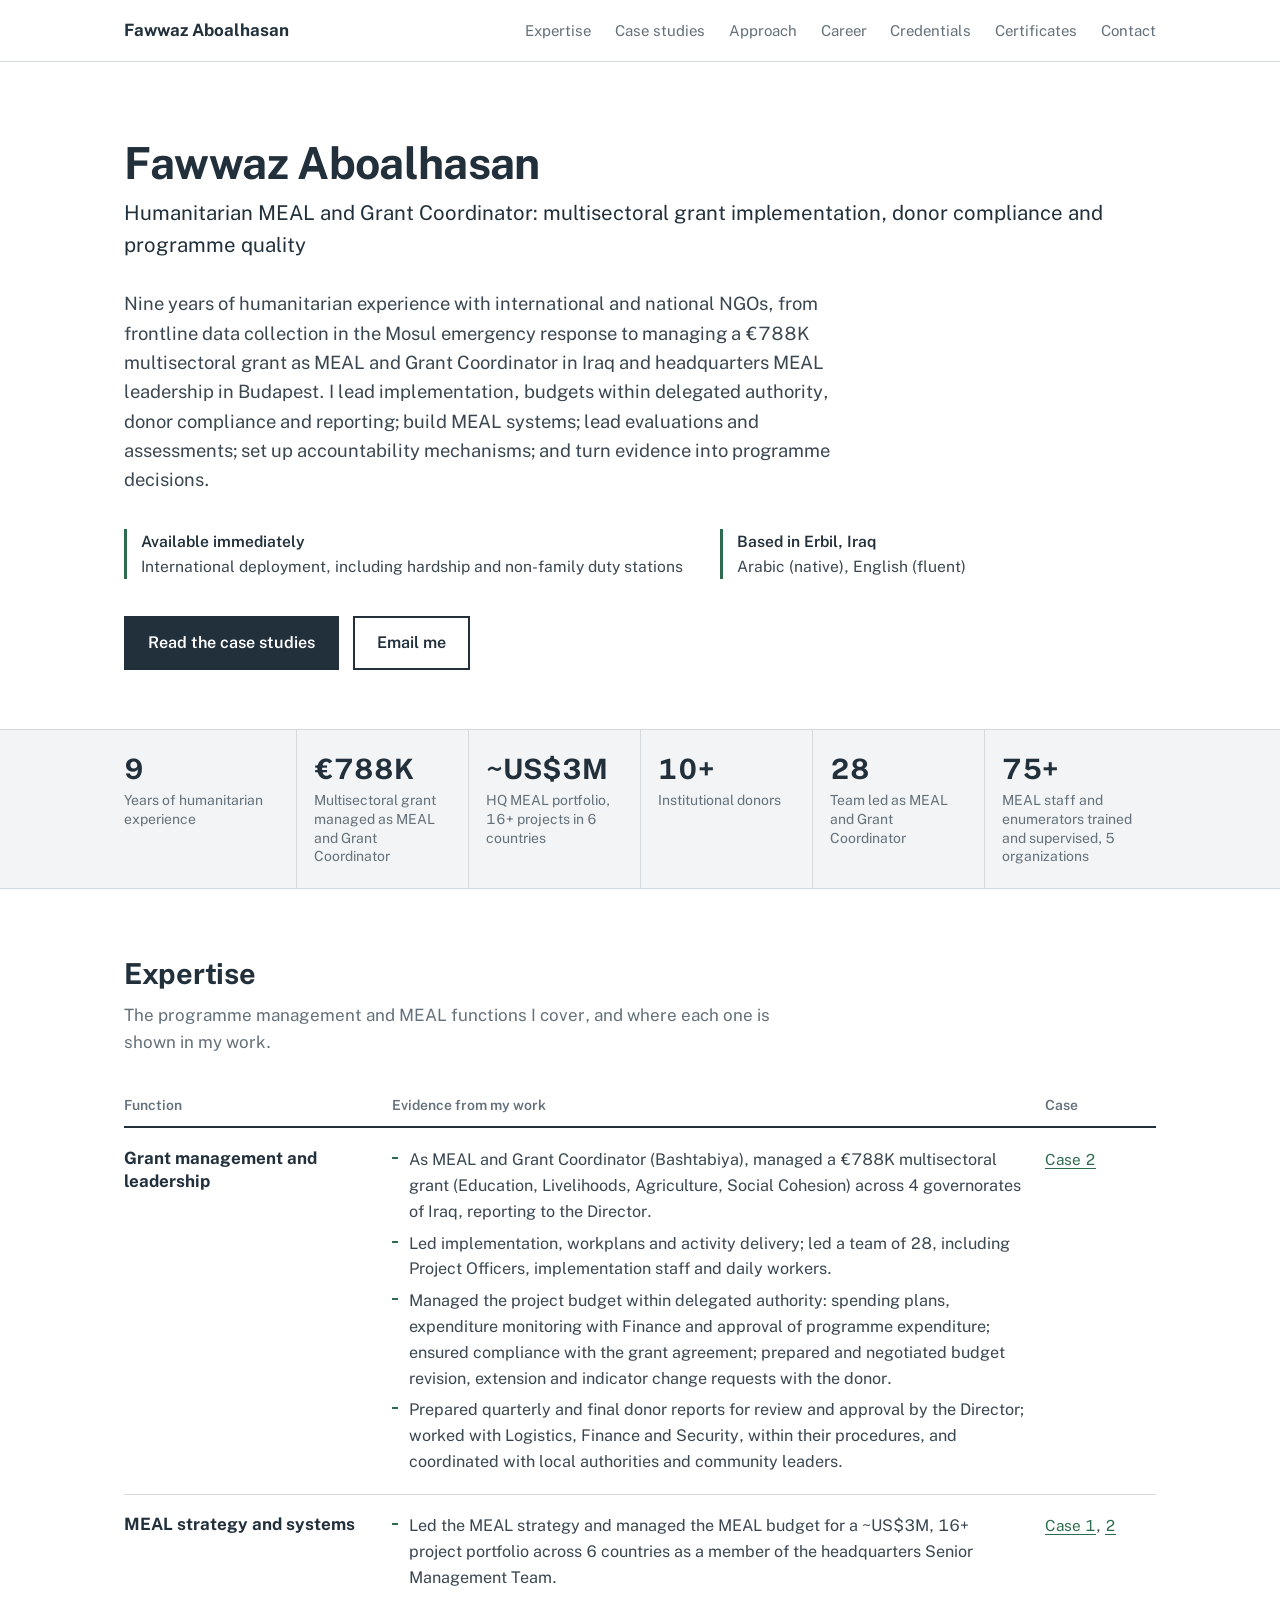
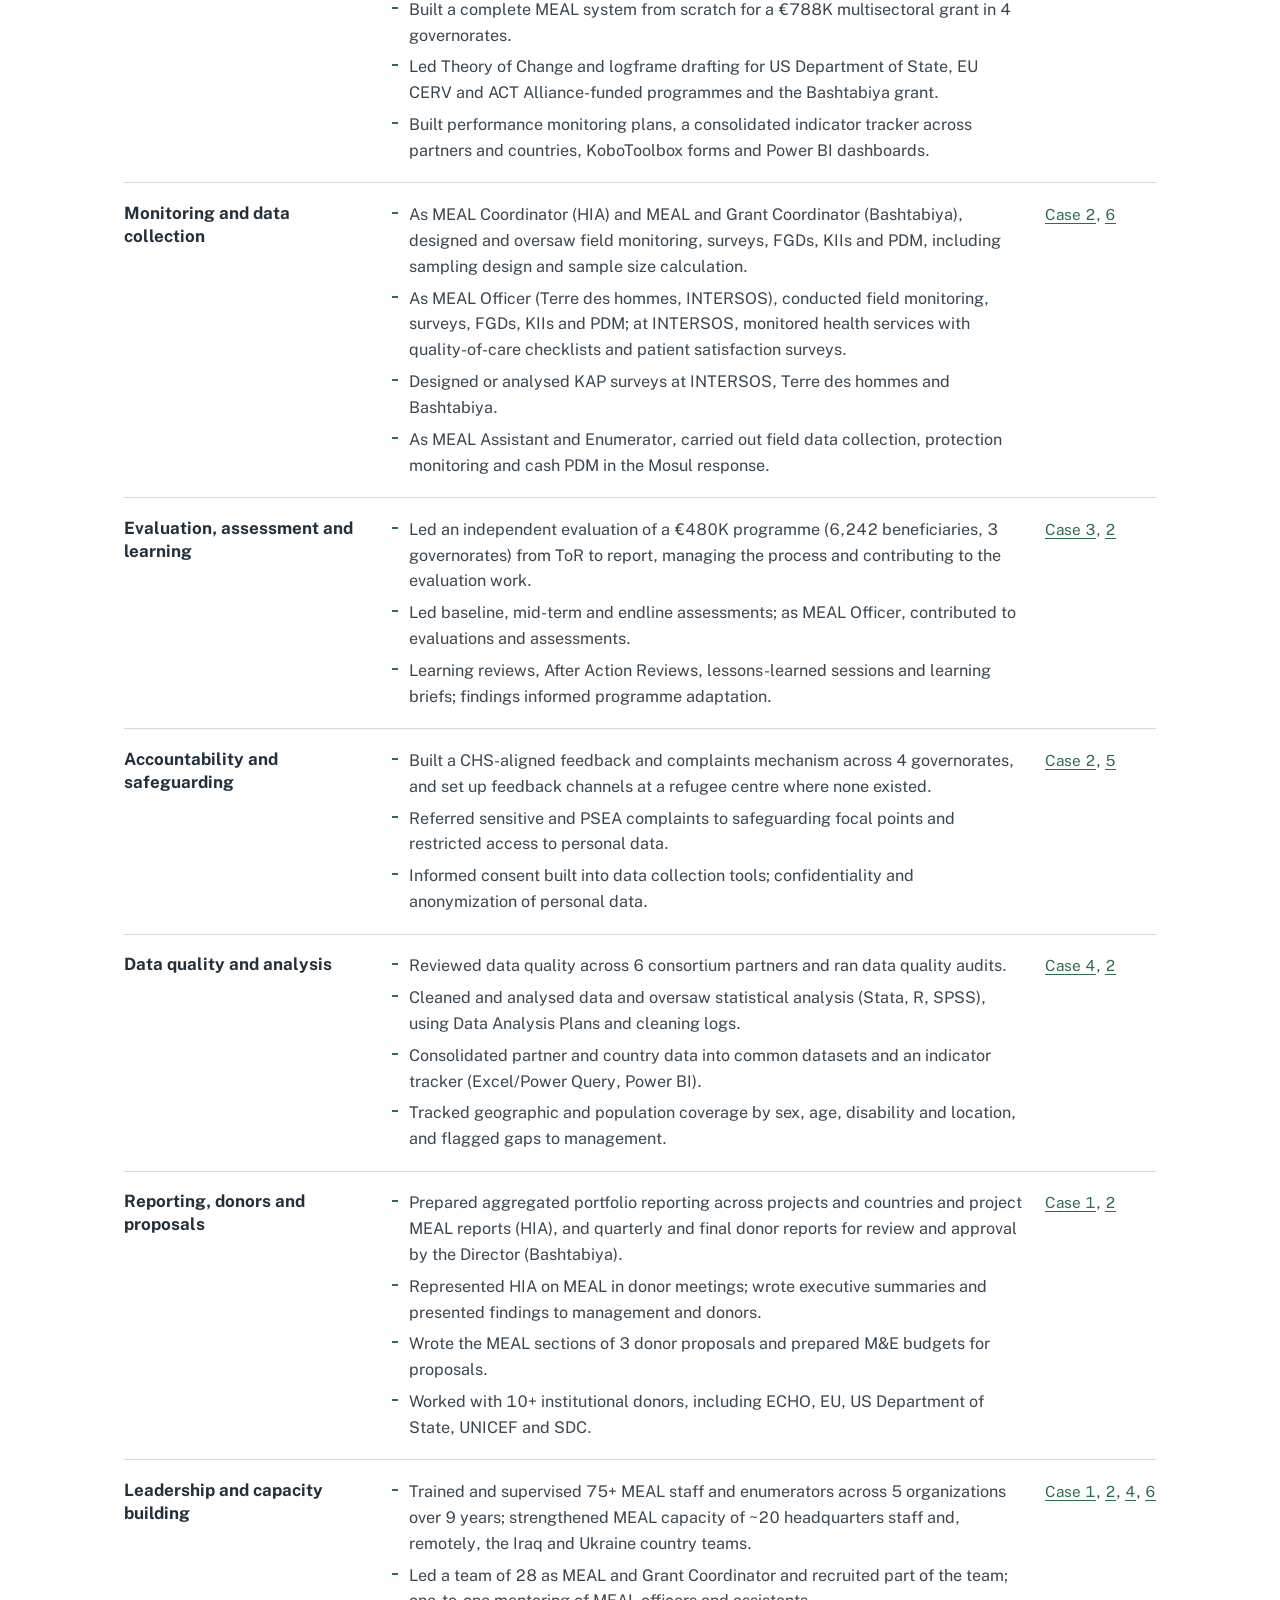
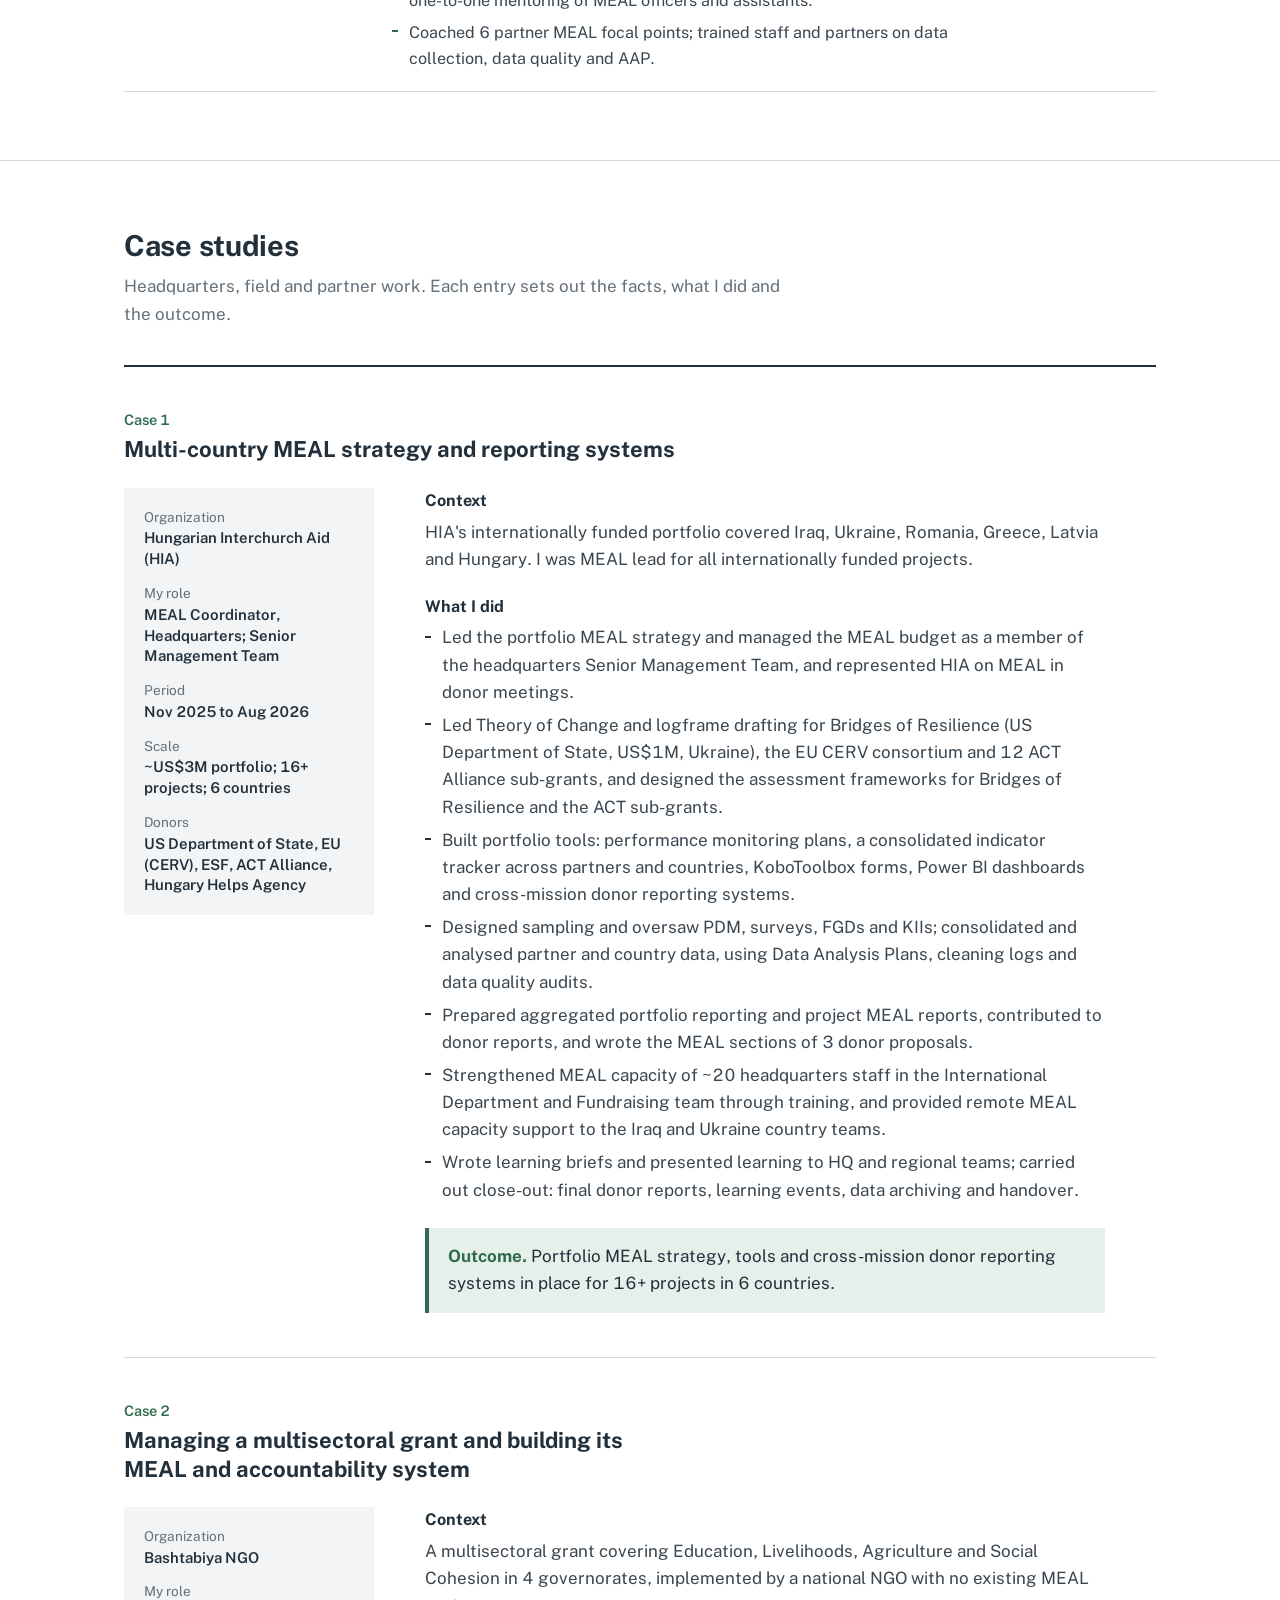
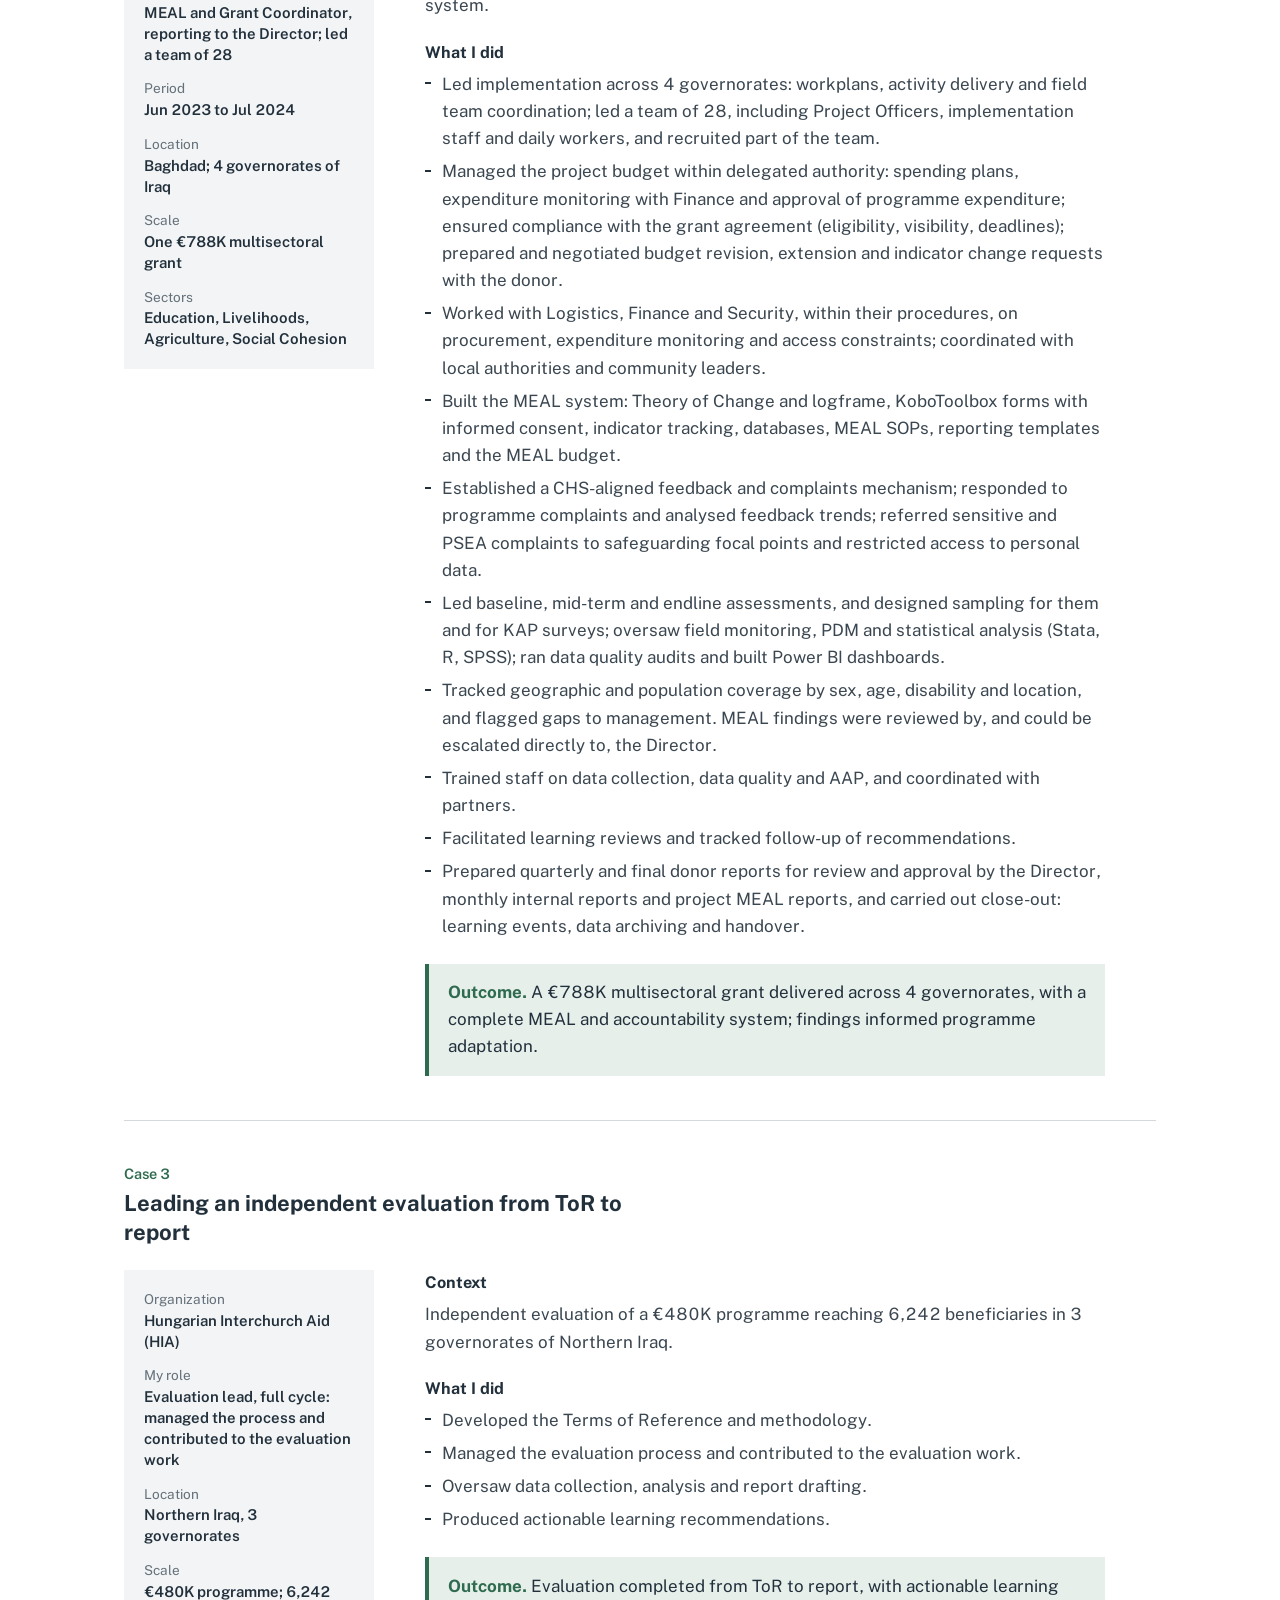
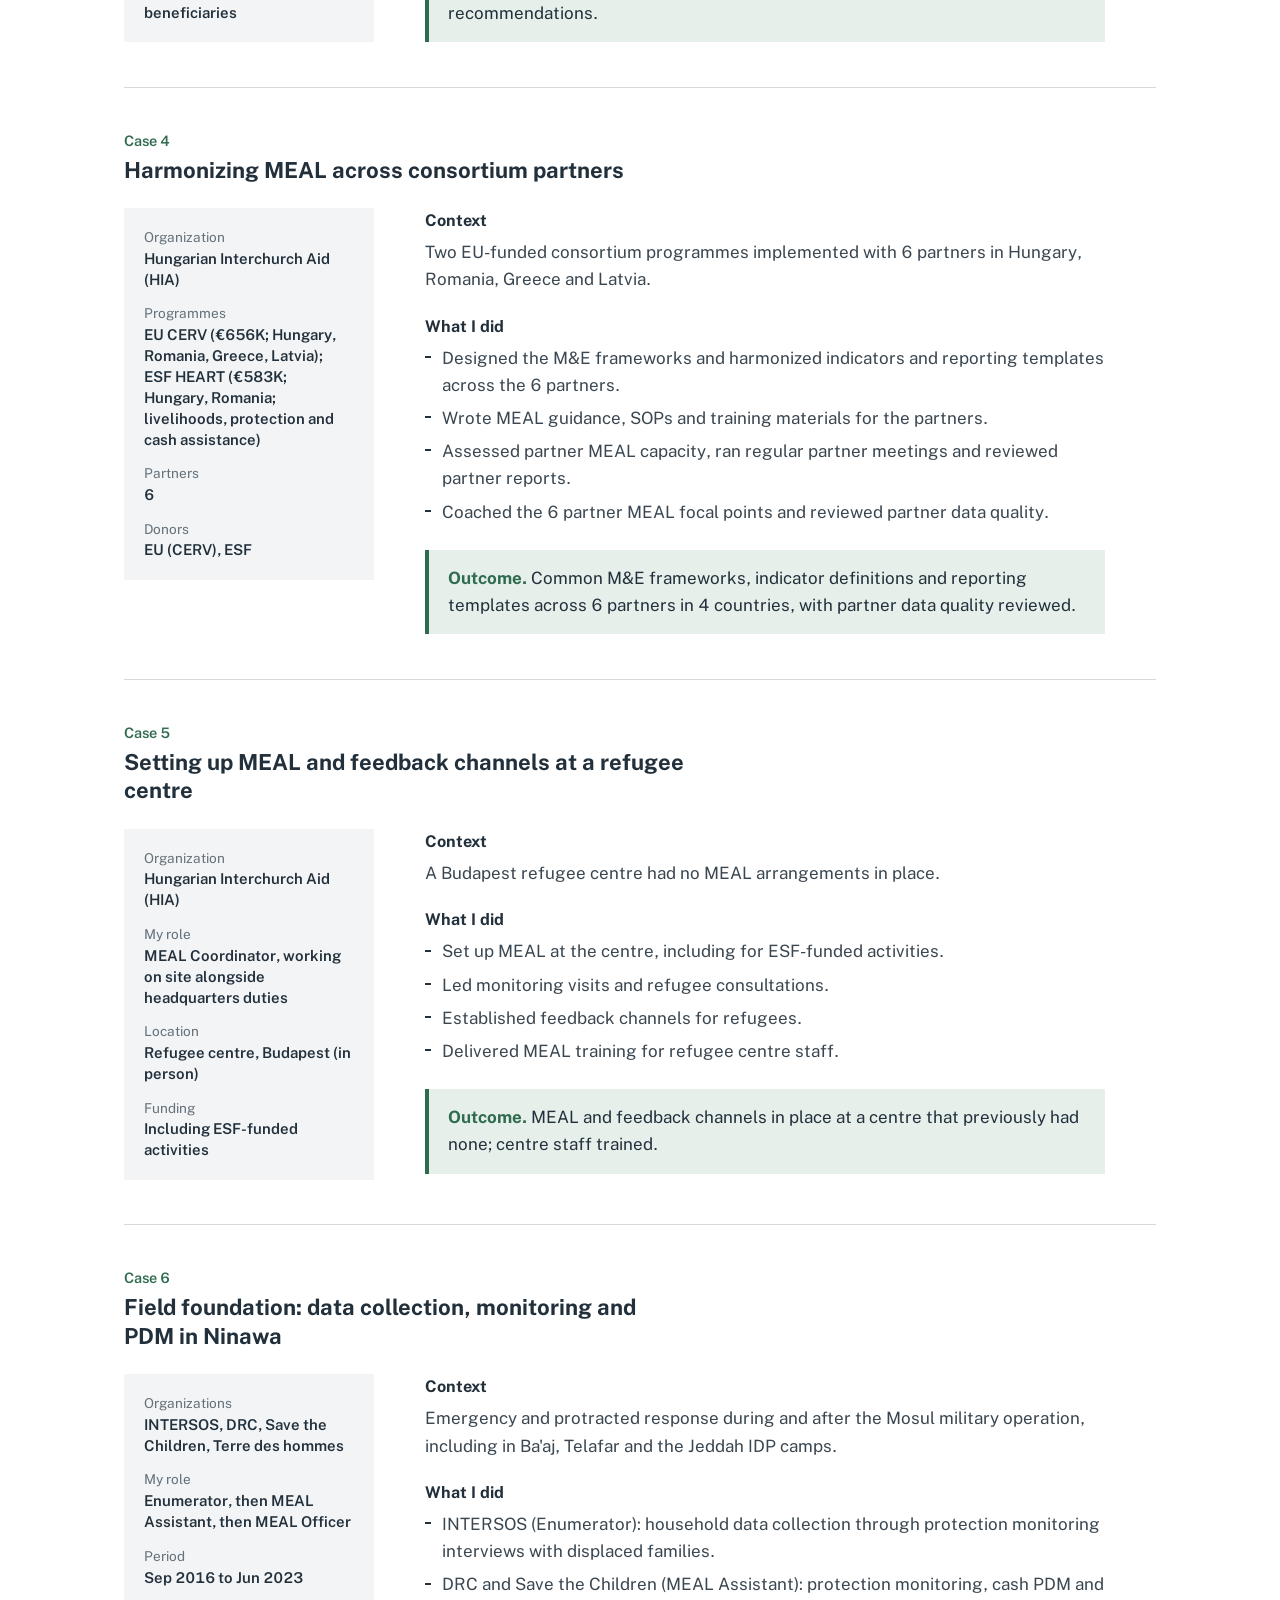
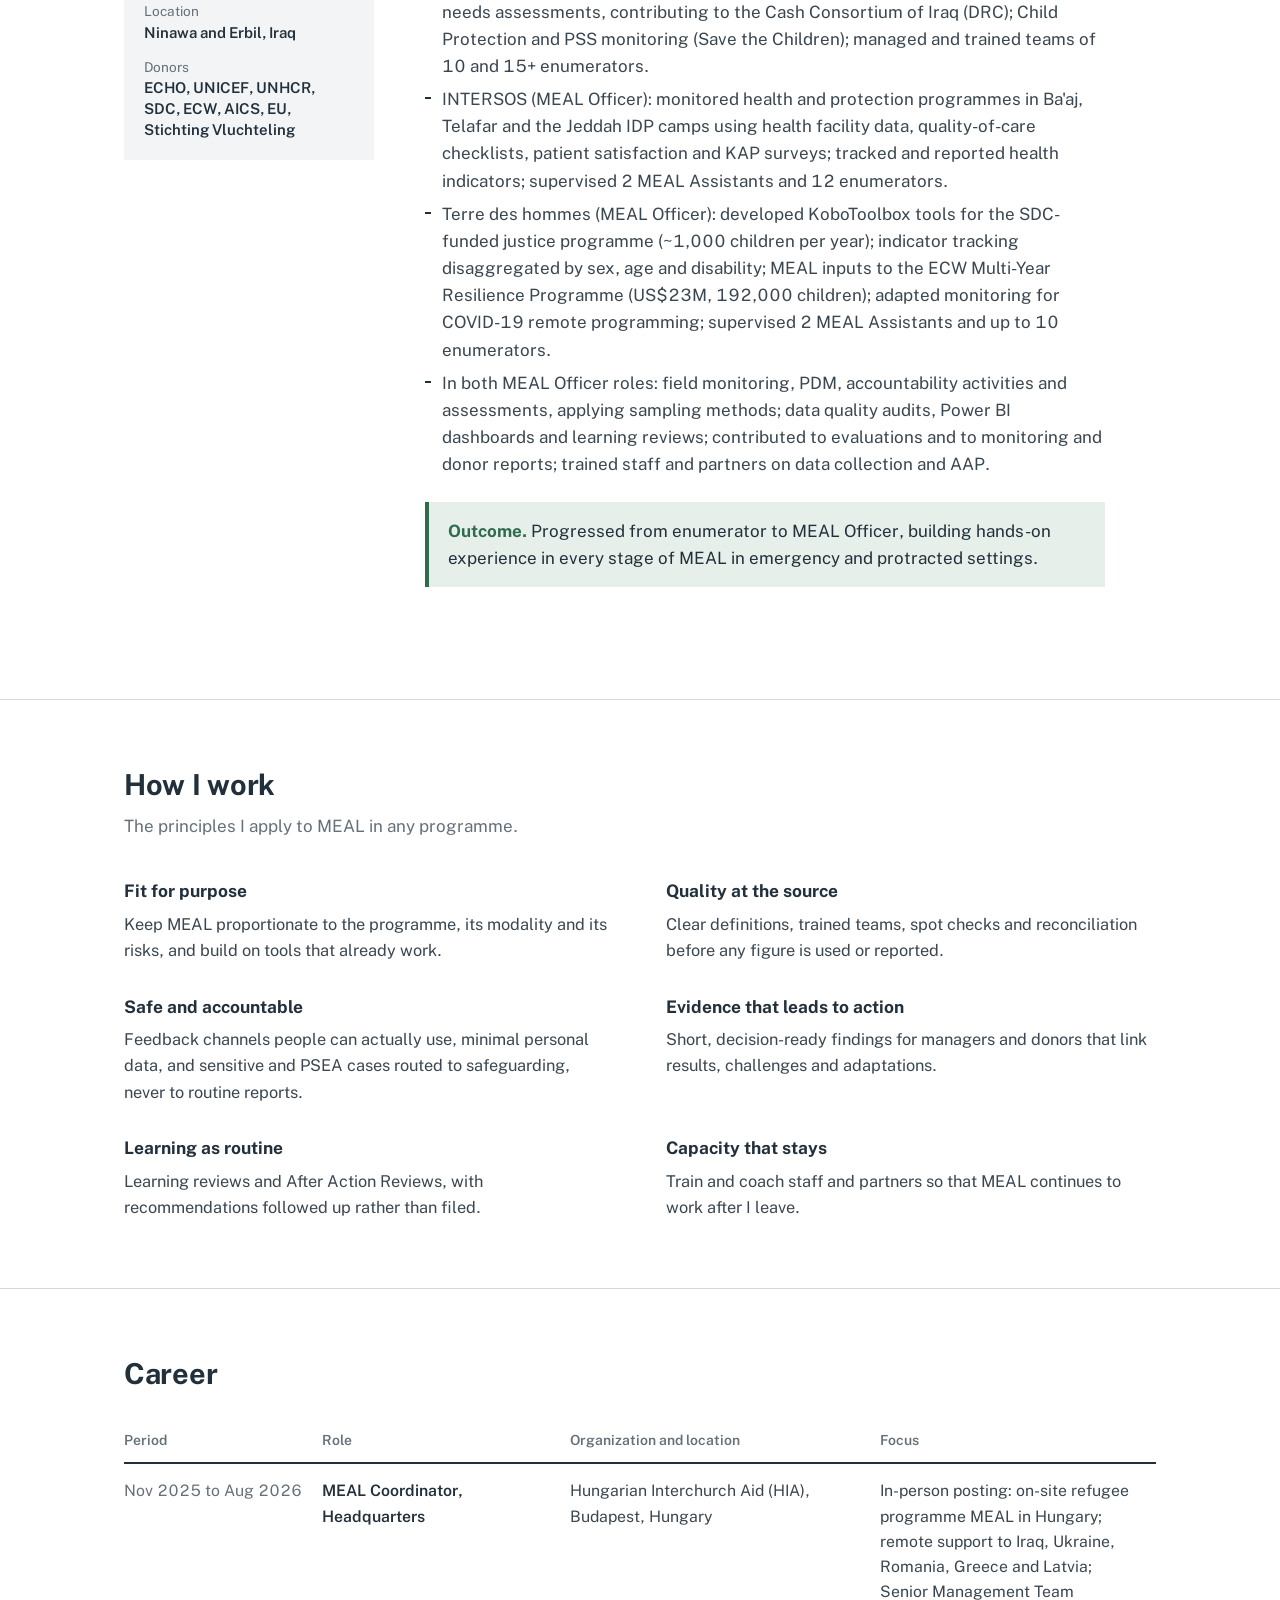
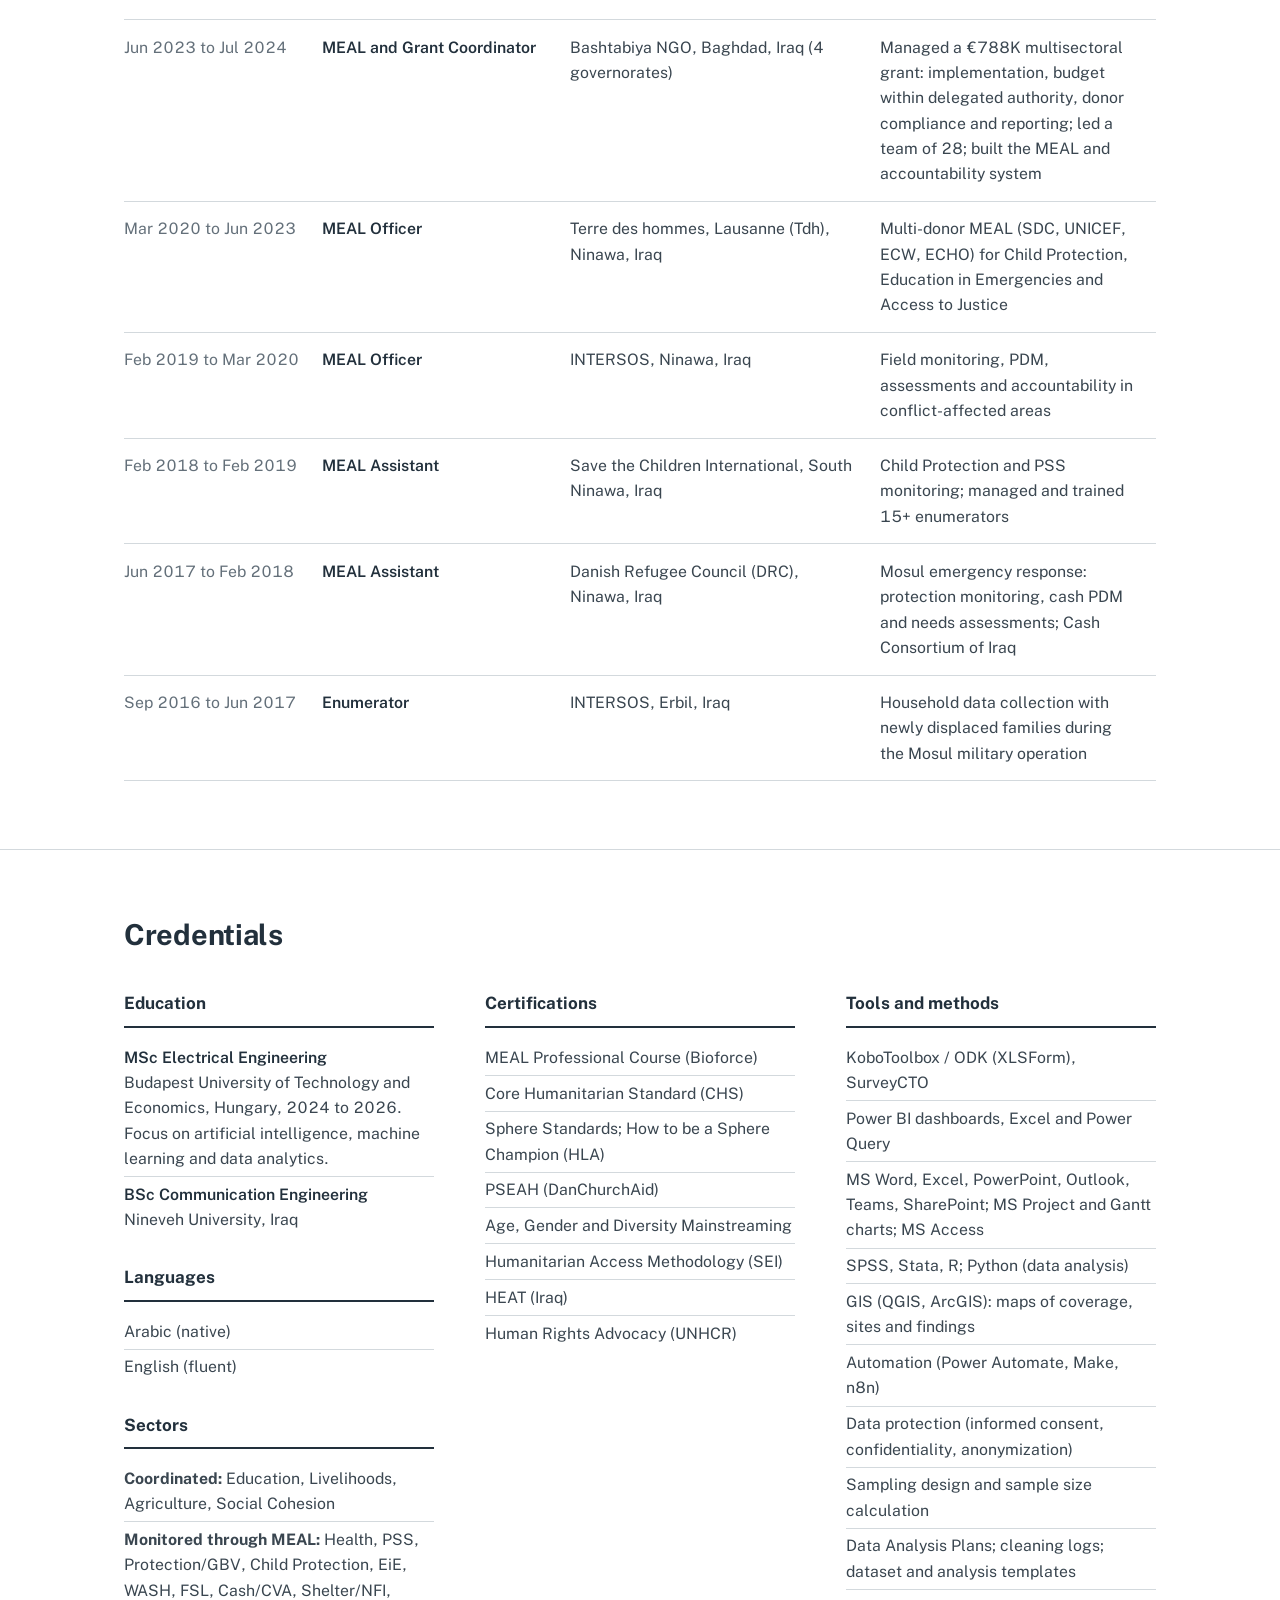
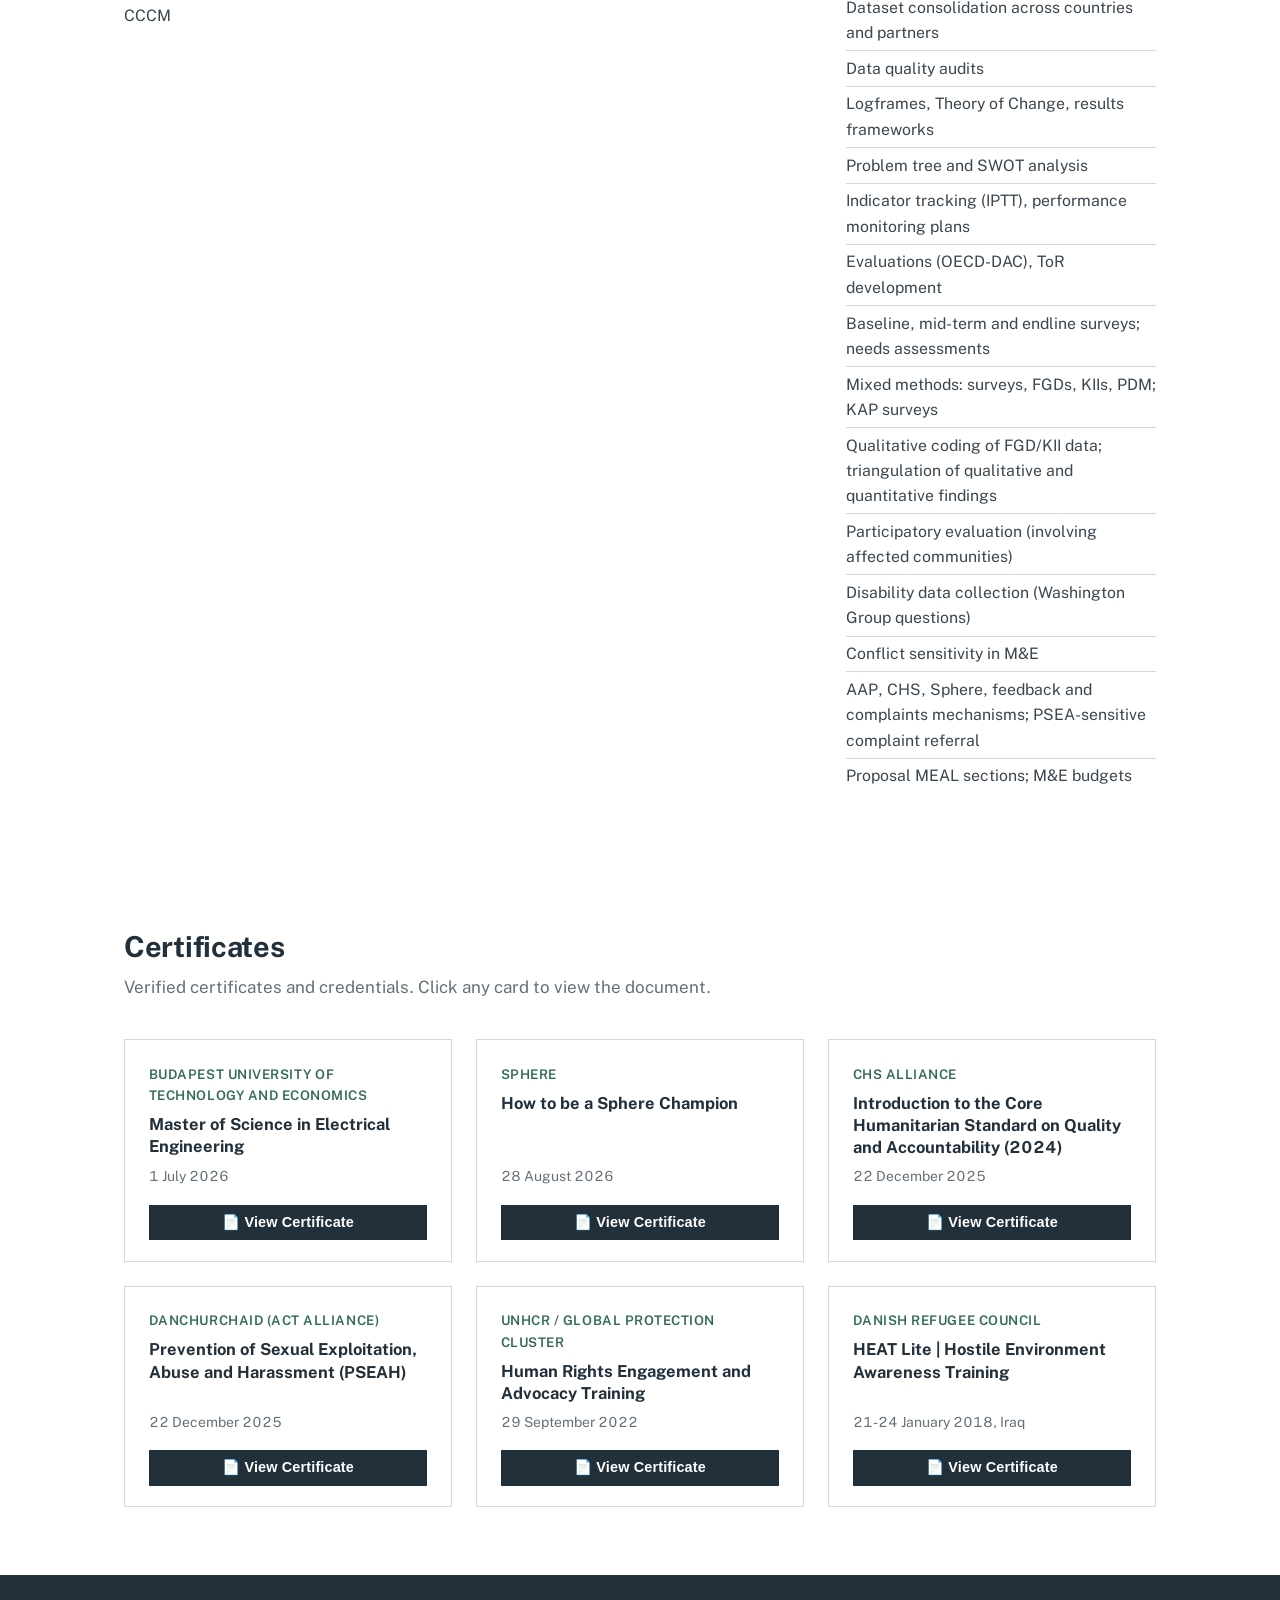
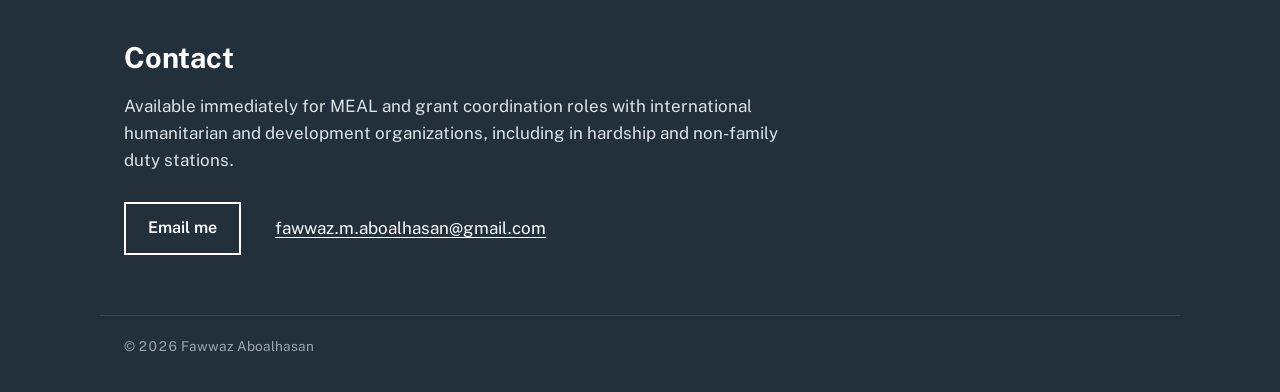
==== commit b3d8dc6c: "Add files via upload" ====
--- a/index.html
+++ b/index.html
@@ -265,7 +265,7 @@
         <thead><tr><th scope="col">Function</th><th scope="col">Evidence from my work</th><th scope="col">Case</th></tr></thead>
         <tbody>
           <tr>
-            <th scope="row">Programme and grant management</th>
+            <th scope="row">Grant management and leadership</th>
             <td><ul>
               <li>As MEAL and Grant Coordinator (Bashtabiya), managed a &euro;788K multisectoral grant (Education, Livelihoods, Agriculture, Social Cohesion) across 4 governorates of Iraq, reporting to the Director.</li>
               <li>Led implementation, workplans and activity delivery; led a team of 28, including Project Officers, implementation staff and daily workers.</li>
@@ -551,7 +551,7 @@
         <h3 style="margin-top:1.6rem">Languages</h3>
         <ul><li>Arabic (native)</li><li>English (fluent)</li></ul>
         <h3 style="margin-top:1.6rem">Sectors</h3>
-        <ul><li><b>Managed:</b> Education, Livelihoods, Agriculture, Social Cohesion</li><li><b>Monitored through MEAL:</b> Health, PSS, Protection/GBV, Child Protection, EiE, WASH, FSL, Cash/CVA, Shelter/NFI, CCCM</li></ul>
+        <ul><li><b>Coordinated:</b> Education, Livelihoods, Agriculture, Social Cohesion</li><li><b>Monitored through MEAL:</b> Health, PSS, Protection/GBV, Child Protection, EiE, WASH, FSL, Cash/CVA, Shelter/NFI, CCCM</li></ul>
       </div>
       <div>
         <h3>Certifications</h3>
